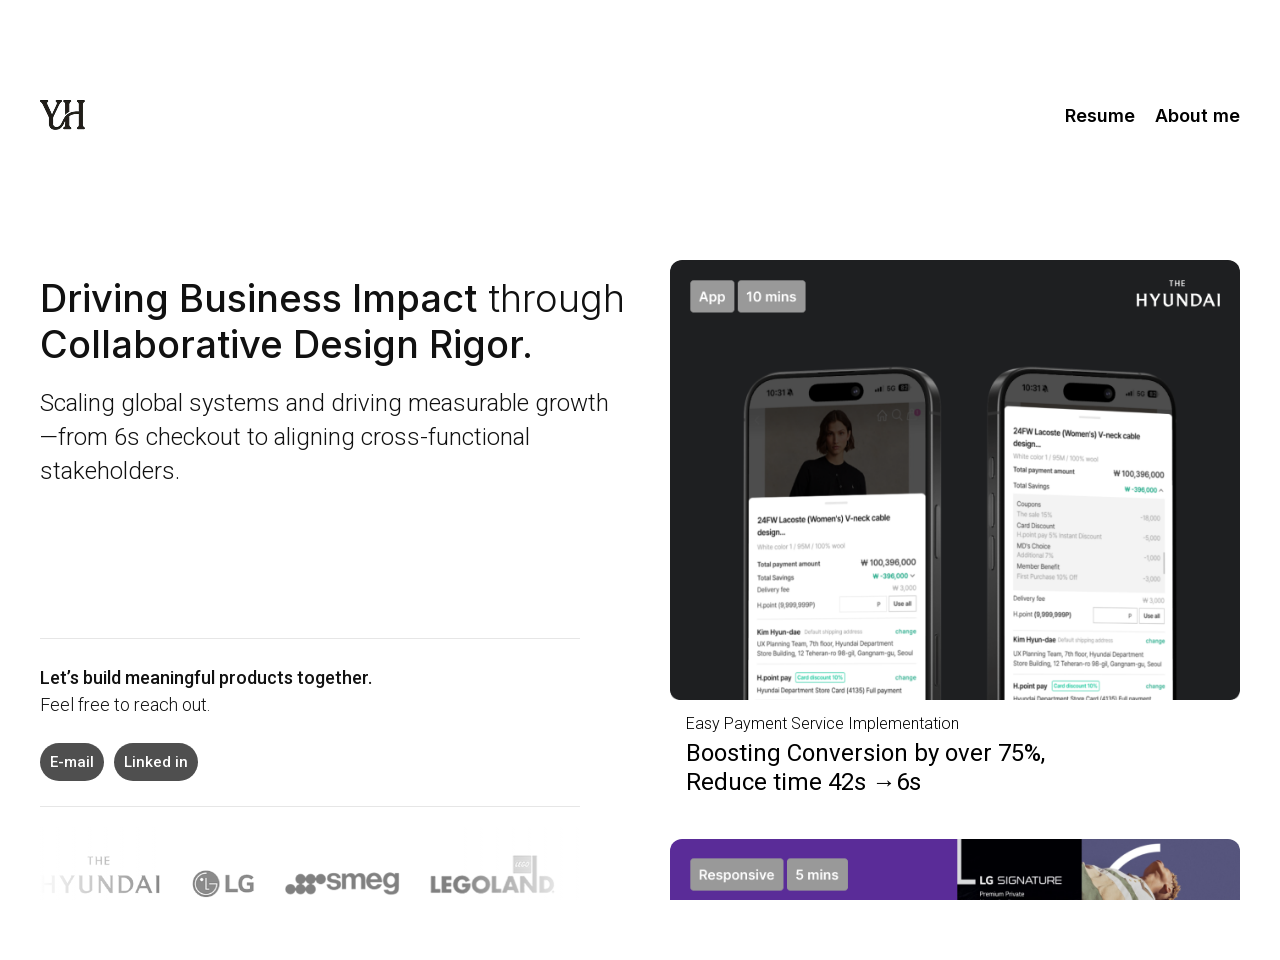
==== index.html @ e92efdb1 "update site" ====
<!DOCTYPE html><!--2R5QiGqAliMfy9SkAz1MT--><html lang="ko" class="inter_ea17e2e7-module__yN3O7a__variable roboto_a9c94077-module__2408KW__variable"><head><meta charSet="utf-8"/><meta name="viewport" content="width=device-width, initial-scale=1"/><link rel="preload" href="/_next/static/media/83afe278b6a6bb3c-s.p.3a6ba036.woff2" as="font" crossorigin="" type="font/woff2"/><link rel="preload" href="/_next/static/media/ce62453a442c7f35-s.p.124b2306.woff2" as="font" crossorigin="" type="font/woff2"/><link rel="preload" href="/images/main/logo.png" as="image"/><link rel="stylesheet" href="/_next/static/chunks/53c2a6c01c41eeed.css" data-precedence="next"/><link rel="stylesheet" href="/_next/static/chunks/3ad6d3c718f0eb54.css" data-precedence="next"/><link rel="stylesheet" href="/_next/static/chunks/7ba1d702f668f46b.css" data-precedence="next"/><link rel="preload" as="script" fetchPriority="low" href="/_next/static/chunks/669cbb8ee9021463.js"/><script src="/_next/static/chunks/82abf2d65f5428ae.js" async=""></script><script src="/_next/static/chunks/feda18867b11d201.js" async=""></script><script src="/_next/static/chunks/c284ff537f4f1dda.js" async=""></script><script src="/_next/static/chunks/turbopack-a6bf69ad2b3335c2.js" async=""></script><script src="/_next/static/chunks/ff1a16fafef87110.js" async=""></script><script src="/_next/static/chunks/d2be314c3ece3fbe.js" async=""></script><script src="/_next/static/chunks/7c92e96509cd355e.js" async=""></script><script src="/_next/static/chunks/e6261d36fb915ebf.js" async=""></script><meta name="next-size-adjust" content=""/><link rel="icon" href="/favicon.ico?favicon.6a0b2863.ico" sizes="32x21" type="image/x-icon"/><script src="/_next/static/chunks/a6dad97d9634a72d.js" noModule=""></script></head><body><div hidden=""><!--$--><!--/$--></div><div class="Container1200-module-scss-module__VJyHhq__container Container1200-module-scss-module__VJyHhq__white "><div><header><div class="Header-module-scss-module__7sz-Mq__header"><img class="Header-module-scss-module__7sz-Mq__logo" src="/images/main/logo.png" alt="logo"/><div><a class="Header-module-scss-module__7sz-Mq__link" href="/resume.pdf" target="_blank" rel="noopener noreferrer">Resume</a><a class="Header-module-scss-module__7sz-Mq__link" href="/aboutMe/">About me</a></div></div></header><div class="home-module-scss-module__wGiYtq__info_box"><div class="home-module-scss-module__wGiYtq__info_list"><h1 class="home-module-scss-module__wGiYtq__name"><b>Driving Business Impact</b> through<!-- --> <b>Collaborative Design Rigor.</b></h1><span class="home-module-scss-module__wGiYtq__info">Scaling global systems and driving measurable growth<br/>—from 6s checkout to aligning cross-functional stakeholders.</span><div class="home-module-scss-module__wGiYtq__info2"><p><b>Let’s build meaningful products together.</b><br/>Feel free to reach out.</p><div class="home-module-scss-module__wGiYtq__btn_box"><button type="button">E-mail</button><a href="https://www.linkedin.com/in/younni-han-0b0609260/" target="_blank">Linked in</a></div></div><div class="LogoMarquee-module-scss-module__4MNI_W__wrap"><div class="LogoMarquee-module-scss-module__4MNI_W__fade LogoMarquee-module-scss-module__4MNI_W__left"></div><div class="LogoMarquee-module-scss-module__4MNI_W__fade LogoMarquee-module-scss-module__4MNI_W__right"></div><div class="swiper LogoMarquee-module-scss-module__4MNI_W__swiper"><div class="swiper-wrapper"><div class="swiper-slide LogoMarquee-module-scss-module__4MNI_W__slide"><div class="LogoMarquee-module-scss-module__4MNI_W__logo"><img alt="Hyundai" loading="lazy" width="151" height="50" decoding="async" data-nimg="1" style="color:transparent" src="/images/main/item_1.png"/></div></div><div class="swiper-slide LogoMarquee-module-scss-module__4MNI_W__slide"><div class="LogoMarquee-module-scss-module__4MNI_W__logo"><img alt="The Hyundai" loading="lazy" width="122" height="50" decoding="async" data-nimg="1" style="color:transparent" src="/images/main/item_2.png"/></div></div><div class="swiper-slide LogoMarquee-module-scss-module__4MNI_W__slide"><div class="LogoMarquee-module-scss-module__4MNI_W__logo"><img alt="LG" loading="lazy" width="62" height="50" decoding="async" data-nimg="1" style="color:transparent" src="/images/main/item_3.png"/></div></div><div class="swiper-slide LogoMarquee-module-scss-module__4MNI_W__slide"><div class="LogoMarquee-module-scss-module__4MNI_W__logo"><img alt="Smeg" loading="lazy" width="116" height="50" decoding="async" data-nimg="1" style="color:transparent" src="/images/main/item_4.png"/></div></div><div class="swiper-slide LogoMarquee-module-scss-module__4MNI_W__slide"><div class="LogoMarquee-module-scss-module__4MNI_W__logo"><img alt="Lego" loading="lazy" width="125" height="50" decoding="async" data-nimg="1" style="color:transparent" src="/images/main/item_5.png"/></div></div><div class="swiper-slide LogoMarquee-module-scss-module__4MNI_W__slide"><div class="LogoMarquee-module-scss-module__4MNI_W__logo"><img alt="Hyundai" loading="lazy" width="151" height="50" decoding="async" data-nimg="1" style="color:transparent" src="/images/main/item_1.png"/></div></div><div class="swiper-slide LogoMarquee-module-scss-module__4MNI_W__slide"><div class="LogoMarquee-module-scss-module__4MNI_W__logo"><img alt="The Hyundai" loading="lazy" width="122" height="50" decoding="async" data-nimg="1" style="color:transparent" src="/images/main/item_2.png"/></div></div><div class="swiper-slide LogoMarquee-module-scss-module__4MNI_W__slide"><div class="LogoMarquee-module-scss-module__4MNI_W__logo"><img alt="LG" loading="lazy" width="62" height="50" decoding="async" data-nimg="1" style="color:transparent" src="/images/main/item_3.png"/></div></div><div class="swiper-slide LogoMarquee-module-scss-module__4MNI_W__slide"><div class="LogoMarquee-module-scss-module__4MNI_W__logo"><img alt="Smeg" loading="lazy" width="116" height="50" decoding="async" data-nimg="1" style="color:transparent" src="/images/main/item_4.png"/></div></div><div class="swiper-slide LogoMarquee-module-scss-module__4MNI_W__slide"><div class="LogoMarquee-module-scss-module__4MNI_W__logo"><img alt="Lego" loading="lazy" width="125" height="50" decoding="async" data-nimg="1" style="color:transparent" src="/images/main/item_5.png"/></div></div></div></div></div></div><div class="home-module-scss-module__wGiYtq__list"><a class="WorkCard-module-scss-module__exmqaG__card" href="/page1/"><div class="WorkCard-module-scss-module__exmqaG__imageWrap"><img alt="page1" loading="lazy" width="570" height="440" decoding="async" data-nimg="1" style="color:transparent;object-fit:cover" src="/images/main/main_img_01.png"/></div><div class="WorkCard-module-scss-module__exmqaG__text"><p class="WorkCard-module-scss-module__exmqaG__caption">Easy Payment Service Implementation</p><h3 class="WorkCard-module-scss-module__exmqaG__title"> <!-- -->Boosting Conversion by over 75%, 
Reduce time 42s →6s</h3></div></a><a class="WorkCard-module-scss-module__exmqaG__card" href="/page2/"><div class="WorkCard-module-scss-module__exmqaG__imageWrap"><img alt="page2" loading="lazy" width="570" height="440" decoding="async" data-nimg="1" style="color:transparent;object-fit:cover" src="/images/main/main_img_02.png"/></div><div class="WorkCard-module-scss-module__exmqaG__text"><p class="WorkCard-module-scss-module__exmqaG__caption">Consulting &amp; Strategy : LG.com E-commerce</p><h3 class="WorkCard-module-scss-module__exmqaG__title"> <!-- -->Global UX Consulting for Template Standardization</h3></div></a><a class="WorkCard-module-scss-module__exmqaG__card" href="/page3/"><div class="WorkCard-module-scss-module__exmqaG__imageWrap"><img alt="page3" loading="lazy" width="570" height="440" decoding="async" data-nimg="1" style="color:transparent;object-fit:cover" src="/images/main/main_img_03.png"/></div><div class="WorkCard-module-scss-module__exmqaG__text"><p class="WorkCard-module-scss-module__exmqaG__caption">Renewal front &amp; AEM guide: Hyundai.com</p><h3 class="WorkCard-module-scss-module__exmqaG__title"> <!-- -->Global Common Template Project</h3></div></a><a class="WorkCard-module-scss-module__exmqaG__card" href="/page4/"><div class="WorkCard-module-scss-module__exmqaG__imageWrap"><img alt="page4" loading="lazy" width="570" height="440" decoding="async" data-nimg="1" style="color:transparent;object-fit:cover" src="/images/main/main_img_04.png"/></div><div class="WorkCard-module-scss-module__exmqaG__text"><p class="WorkCard-module-scss-module__exmqaG__caption">Find out more strategy to UI design works</p><h3 class="WorkCard-module-scss-module__exmqaG__title"> <!-- -->Appendix : See more about works</h3></div></a></div></div></div></div><!--$--><!--/$--><script src="/_next/static/chunks/669cbb8ee9021463.js" id="_R_" async=""></script><script>(self.__next_f=self.__next_f||[]).push([0])</script><script>self.__next_f.push([1,"1:\"$Sreact.fragment\"\n2:I[39756,[\"/_next/static/chunks/ff1a16fafef87110.js\",\"/_next/static/chunks/d2be314c3ece3fbe.js\"],\"default\"]\n3:I[37457,[\"/_next/static/chunks/ff1a16fafef87110.js\",\"/_next/static/chunks/d2be314c3ece3fbe.js\"],\"default\"]\n4:I[22016,[\"/_next/static/chunks/7c92e96509cd355e.js\",\"/_next/static/chunks/e6261d36fb915ebf.js\"],\"\"]\n5:I[44801,[\"/_next/static/chunks/7c92e96509cd355e.js\",\"/_next/static/chunks/e6261d36fb915ebf.js\"],\"default\"]\n6:I[40530,[\"/_next/static/chunks/7c92e96509cd355e.js\",\"/_next/static/chunks/e6261d36fb915ebf.js\"],\"default\"]\n7:I[85437,[\"/_next/static/chunks/7c92e96509cd355e.js\",\"/_next/static/chunks/e6261d36fb915ebf.js\"],\"Image\"]\n12:I[68027,[],\"default\"]\n:HL[\"/_next/static/chunks/53c2a6c01c41eeed.css\",\"style\"]\n:HL[\"/_next/static/media/83afe278b6a6bb3c-s.p.3a6ba036.woff2\",\"font\",{\"crossOrigin\":\"\",\"type\":\"font/woff2\"}]\n:HL[\"/_next/static/media/ce62453a442c7f35-s.p.124b2306.woff2\",\"font\",{\"crossOrigin\":\"\",\"type\":\"font/woff2\"}]\n:HL[\"/_next/static/chunks/3ad6d3c718f0eb54.css\",\"style\"]\n:HL[\"/_next/static/chunks/7ba1d702f668f46b.css\",\"style\"]\n:HL[\"/images/main/logo.png\",\"image\"]\n"])</script><script>self.__next_f.push([1,"0:{\"P\":null,\"b\":\"2R5QiGqAliMfy9SkAz1MT\",\"c\":[\"\",\"\"],\"q\":\"\",\"i\":false,\"f\":[[[\"\",{\"children\":[\"__PAGE__\",{}]},\"$undefined\",\"$undefined\",true],[[\"$\",\"$1\",\"c\",{\"children\":[[[\"$\",\"link\",\"0\",{\"rel\":\"stylesheet\",\"href\":\"/_next/static/chunks/53c2a6c01c41eeed.css\",\"precedence\":\"next\",\"crossOrigin\":\"$undefined\",\"nonce\":\"$undefined\"}]],[\"$\",\"html\",null,{\"lang\":\"ko\",\"className\":\"inter_ea17e2e7-module__yN3O7a__variable roboto_a9c94077-module__2408KW__variable\",\"children\":[\"$\",\"body\",null,{\"children\":[\"$\",\"$L2\",null,{\"parallelRouterKey\":\"children\",\"error\":\"$undefined\",\"errorStyles\":\"$undefined\",\"errorScripts\":\"$undefined\",\"template\":[\"$\",\"$L3\",null,{}],\"templateStyles\":\"$undefined\",\"templateScripts\":\"$undefined\",\"notFound\":[[[\"$\",\"title\",null,{\"children\":\"404: This page could not be found.\"}],[\"$\",\"div\",null,{\"style\":{\"fontFamily\":\"system-ui,\\\"Segoe UI\\\",Roboto,Helvetica,Arial,sans-serif,\\\"Apple Color Emoji\\\",\\\"Segoe UI Emoji\\\"\",\"height\":\"100vh\",\"textAlign\":\"center\",\"display\":\"flex\",\"flexDirection\":\"column\",\"alignItems\":\"center\",\"justifyContent\":\"center\"},\"children\":[\"$\",\"div\",null,{\"children\":[[\"$\",\"style\",null,{\"dangerouslySetInnerHTML\":{\"__html\":\"body{color:#000;background:#fff;margin:0}.next-error-h1{border-right:1px solid rgba(0,0,0,.3)}@media (prefers-color-scheme:dark){body{color:#fff;background:#000}.next-error-h1{border-right:1px solid rgba(255,255,255,.3)}}\"}}],[\"$\",\"h1\",null,{\"className\":\"next-error-h1\",\"style\":{\"display\":\"inline-block\",\"margin\":\"0 20px 0 0\",\"padding\":\"0 23px 0 0\",\"fontSize\":24,\"fontWeight\":500,\"verticalAlign\":\"top\",\"lineHeight\":\"49px\"},\"children\":404}],[\"$\",\"div\",null,{\"style\":{\"display\":\"inline-block\"},\"children\":[\"$\",\"h2\",null,{\"style\":{\"fontSize\":14,\"fontWeight\":400,\"lineHeight\":\"49px\",\"margin\":0},\"children\":\"This page could not be found.\"}]}]]}]}]],[]],\"forbidden\":\"$undefined\",\"unauthorized\":\"$undefined\"}]}]}]]}],{\"children\":[[\"$\",\"$1\",\"c\",{\"children\":[[\"$\",\"div\",null,{\"className\":\"Container1200-module-scss-module__VJyHhq__container Container1200-module-scss-module__VJyHhq__white \",\"children\":[\"$\",\"div\",null,{\"children\":[[\"$\",\"header\",null,{\"children\":[\"$\",\"div\",null,{\"className\":\"Header-module-scss-module__7sz-Mq__header\",\"children\":[[\"$\",\"img\",null,{\"className\":\"Header-module-scss-module__7sz-Mq__logo\",\"src\":\"/images/main/logo.png\",\"alt\":\"logo\"}],[\"$\",\"div\",null,{\"children\":[[\"$\",\"a\",null,{\"className\":\"Header-module-scss-module__7sz-Mq__link\",\"href\":\"/resume.pdf\",\"target\":\"_blank\",\"rel\":\"noopener noreferrer\",\"children\":\"Resume\"}],[\"$\",\"$L4\",null,{\"className\":\"Header-module-scss-module__7sz-Mq__link\",\"href\":\"/aboutMe\",\"children\":\"About me\"}]]}]]}]}],[\"$\",\"div\",null,{\"className\":\"home-module-scss-module__wGiYtq__info_box\",\"children\":[[\"$\",\"div\",null,{\"className\":\"home-module-scss-module__wGiYtq__info_list\",\"children\":[[\"$\",\"h1\",null,{\"className\":\"home-module-scss-module__wGiYtq__name\",\"children\":[[\"$\",\"b\",null,{\"children\":\"Driving Business Impact\"}],\" through\",\" \",[\"$\",\"b\",null,{\"children\":\"Collaborative Design Rigor.\"}]]}],[\"$\",\"span\",null,{\"className\":\"home-module-scss-module__wGiYtq__info\",\"children\":[\"Scaling global systems and driving measurable growth\",[\"$\",\"br\",null,{}],\"—from 6s checkout to aligning cross-functional stakeholders.\"]}],[\"$\",\"div\",null,{\"className\":\"home-module-scss-module__wGiYtq__info2\",\"children\":[[\"$\",\"p\",null,{\"children\":[[\"$\",\"b\",null,{\"children\":\"Let’s build meaningful products together.\"}],[\"$\",\"br\",null,{}],\"Feel free to reach out.\"]}],[\"$\",\"div\",null,{\"className\":\"home-module-scss-module__wGiYtq__btn_box\",\"children\":[[\"$\",\"$L5\",null,{\"email\":\"han.seung4639@gmail.com\"}],[\"$\",\"a\",null,{\"href\":\"https://www.linkedin.com/in/younni-han-0b0609260/\",\"target\":\"_blank\",\"children\":\"Linked in\"}]]}]]}],[\"$\",\"$L6\",null,{\"logos\":[{\"src\":\"/images/main/item_1.png\",\"alt\":\"Hyundai\",\"w\":151},{\"src\":\"/images/main/item_2.png\",\"alt\":\"The Hyundai\",\"w\":122},{\"src\":\"/images/main/item_3.png\",\"alt\":\"LG\",\"w\":62},{\"src\":\"/images/main/item_4.png\",\"alt\":\"Smeg\",\"w\":116},{\"src\":\"/images/main/item_5.png\",\"alt\":\"Lego\",\"w\":125}]}]]}],[\"$\",\"div\",null,{\"className\":\"home-module-scss-module__wGiYtq__list\",\"children\":[[\"$\",\"$L4\",\"work-1\",{\"href\":\"/page1\",\"className\":\"WorkCard-module-scss-module__exmqaG__card\",\"children\":[[\"$\",\"div\",null,{\"className\":\"WorkCard-module-scss-module__exmqaG__imageWrap\",\"children\":[\"$\",\"$L7\",null,{\"src\":\"/images/main/main_img_01.png\",\"alt\":\"page1\",\"width\":570,\"height\":440,\"style\":{\"objectFit\":\"cover\"}}]}],[\"$\",\"div\",null,{\"className\":\"WorkCard-module-scss-module__exmqaG__text\",\"children\":[[\"$\",\"p\",null,{\"className\":\"WorkCard-module-scss-module__exmqaG__caption\",\"children\":\"Easy Payment Service Implementation\"}],\"$L8\"]}]]}],\"$L9\",\"$La\",\"$Lb\"]}]]}]]}]}],[\"$Lc\",\"$Ld\",\"$Le\",\"$Lf\"],\"$L10\"]}],{},null,false,false]},null,false,false],\"$L11\",false]],\"m\":\"$undefined\",\"G\":[\"$12\",[]],\"S\":true}\n"])</script><script>self.__next_f.push([1,"13:I[97367,[\"/_next/static/chunks/ff1a16fafef87110.js\",\"/_next/static/chunks/d2be314c3ece3fbe.js\"],\"OutletBoundary\"]\n14:\"$Sreact.suspense\"\n16:I[97367,[\"/_next/static/chunks/ff1a16fafef87110.js\",\"/_next/static/chunks/d2be314c3ece3fbe.js\"],\"ViewportBoundary\"]\n18:I[97367,[\"/_next/static/chunks/ff1a16fafef87110.js\",\"/_next/static/chunks/d2be314c3ece3fbe.js\"],\"MetadataBoundary\"]\n8:[\"$\",\"h3\",null,{\"className\":\"WorkCard-module-scss-module__exmqaG__title\",\"children\":[\" \",\"Boosting Conversion by over 75%, \\nReduce time 42s →6s\"]}]\n9:[\"$\",\"$L4\",\"work-2\",{\"href\":\"/page2\",\"className\":\"WorkCard-module-scss-module__exmqaG__card\",\"children\":[[\"$\",\"div\",null,{\"className\":\"WorkCard-module-scss-module__exmqaG__imageWrap\",\"children\":[\"$\",\"$L7\",null,{\"src\":\"/images/main/main_img_02.png\",\"alt\":\"page2\",\"width\":570,\"height\":440,\"style\":{\"objectFit\":\"cover\"}}]}],[\"$\",\"div\",null,{\"className\":\"WorkCard-module-scss-module__exmqaG__text\",\"children\":[[\"$\",\"p\",null,{\"className\":\"WorkCard-module-scss-module__exmqaG__caption\",\"children\":\"Consulting \u0026 Strategy : LG.com E-commerce\"}],[\"$\",\"h3\",null,{\"className\":\"WorkCard-module-scss-module__exmqaG__title\",\"children\":[\" \",\"Global UX Consulting for Template Standardization\"]}]]}]]}]\na:[\"$\",\"$L4\",\"work-3\",{\"href\":\"/page3\",\"className\":\"WorkCard-module-scss-module__exmqaG__card\",\"children\":[[\"$\",\"div\",null,{\"className\":\"WorkCard-module-scss-module__exmqaG__imageWrap\",\"children\":[\"$\",\"$L7\",null,{\"src\":\"/images/main/main_img_03.png\",\"alt\":\"page3\",\"width\":570,\"height\":440,\"style\":{\"objectFit\":\"cover\"}}]}],[\"$\",\"div\",null,{\"className\":\"WorkCard-module-scss-module__exmqaG__text\",\"children\":[[\"$\",\"p\",null,{\"className\":\"WorkCard-module-scss-module__exmqaG__caption\",\"children\":\"Renewal front \u0026 AEM guide: Hyundai.com\"}],[\"$\",\"h3\",null,{\"className\":\"WorkCard-module-scss-module__exmqaG__title\",\"children\":[\" \",\"Global Common Template Project\"]}]]}]]}]\nb:[\"$\",\"$L4\",\"work-4\",{\"href\":\"/page4\",\"className\":\"WorkCard-module-scss-module__exmqaG__card\",\"children\":[[\"$\",\"div\",null,{\"className\":\"WorkCard-module-scss-module__exmqaG__imageWrap\",\"children\":[\"$\",\"$L7\",null,{\"src\":\"/images/main/main_img_04.png\",\"alt\":\"page4\",\"width\":570,\"height\":440,\"style\":{\"objectFit\":\"cover\"}}]}],[\"$\",\"div\",null,{\"className\":\"WorkCard-module-scss-module__exmqaG__text\",\"children\":[[\"$\",\"p\",null,{\"className\":\"WorkCard-module-scss-module__exmqaG__caption\",\"children\":\"Find out more strategy to UI design works\"}],[\"$\",\"h3\",null,{\"className\":\"WorkCard-module-scss-module__exmqaG__title\",\"children\":[\" \",\"Appendix : See more about works\"]}]]}]]}]\nc:[\"$\",\"link\",\"0\",{\"rel\":\"stylesheet\",\"href\":\"/_next/static/chunks/3ad6d3c718f0eb54.css\",\"precedence\":\"next\",\"crossOrigin\":\"$undefined\",\"nonce\":\"$undefined\"}]\nd:[\"$\",\"link\",\"1\",{\"rel\":\"stylesheet\",\"href\":\"/_next/static/chunks/7ba1d702f668f46b.css\",\"precedence\":\"next\",\"crossOrigin\":\"$undefined\",\"nonce\":\"$undefined\"}]\ne:[\"$\",\"script\",\"script-0\",{\"src\":\"/_next/static/chunks/7c92e96509cd355e.js\",\"async\":true,\"nonce\":\"$undefined\"}]\nf:[\"$\",\"script\",\"script-1\",{\"src\":\"/_next/static/chunks/e6261d36fb915ebf.js\",\"async\":true,\"nonce\":\"$undefined\"}]\n10:[\"$\",\"$L13\",null,{\"children\":[\"$\",\"$14\",null,{\"name\":\"Next.MetadataOutlet\",\"children\":\"$@15\"}]}]\n11:[\"$\",\"$1\",\"h\",{\"children\":[null,[\"$\",\"$L16\",null,{\"children\":\"$L17\"}],[\"$\",\"div\",null,{\"hidden\":true,\"children\":[\"$\",\"$L18\",null,{\"children\":[\"$\",\"$14\",null,{\"name\":\"Next.Metadata\",\"children\":\"$L19\"}]}]}],[\"$\",\"meta\",null,{\"name\":\"next-size-adjust\",\"content\":\"\"}]]}]\n"])</script><script>self.__next_f.push([1,"17:[[\"$\",\"meta\",\"0\",{\"charSet\":\"utf-8\"}],[\"$\",\"meta\",\"1\",{\"name\":\"viewport\",\"content\":\"width=device-width, initial-scale=1\"}]]\n"])</script><script>self.__next_f.push([1,"1a:I[27201,[\"/_next/static/chunks/ff1a16fafef87110.js\",\"/_next/static/chunks/d2be314c3ece3fbe.js\"],\"IconMark\"]\n15:null\n19:[[\"$\",\"link\",\"0\",{\"rel\":\"icon\",\"href\":\"/favicon.ico?favicon.6a0b2863.ico\",\"sizes\":\"32x21\",\"type\":\"image/x-icon\"}],[\"$\",\"$L1a\",\"1\",{}]]\n"])</script></body></html>
---- _next/static/chunks/53c2a6c01c41eeed.css ----
*{box-sizing:border-box}html,body{width:100%;font-family:var(--font-inter),-apple-system,BlinkMacSystemFont,"Segoe UI",sans-serif;color:#111;margin:0;padding:0}a{color:inherit;text-decoration:none}ul,li,p{margin:0;padding:0;list-style:none}
@font-face{font-family:Inter;font-style:normal;font-weight:100;font-display:swap;src:url(../media/2c55a0e60120577a-s.2a48534a.woff2)format("woff2");unicode-range:U+460-52F,U+1C80-1C8A,U+20B4,U+2DE0-2DFF,U+A640-A69F,U+FE2E-FE2F}@font-face{font-family:Inter;font-style:normal;font-weight:100;font-display:swap;src:url(../media/9c72aa0f40e4eef8-s.18a48cbc.woff2)format("woff2");unicode-range:U+301,U+400-45F,U+490-491,U+4B0-4B1,U+2116}@font-face{font-family:Inter;font-style:normal;font-weight:100;font-display:swap;src:url(../media/ad66f9afd8947f86-s.7a40eb73.woff2)format("woff2");unicode-range:U+1F??}@font-face{font-family:Inter;font-style:normal;font-weight:100;font-display:swap;src:url(../media/5476f68d60460930-s.c995e352.woff2)format("woff2");unicode-range:U+370-377,U+37A-37F,U+384-38A,U+38C,U+38E-3A1,U+3A3-3FF}@font-face{font-family:Inter;font-style:normal;font-weight:100;font-display:swap;src:url(../media/2bbe8d2671613f1f-s.76dcb0b2.woff2)format("woff2");unicode-range:U+102-103,U+110-111,U+128-129,U+168-169,U+1A0-1A1,U+1AF-1B0,U+300-301,U+303-304,U+308-309,U+323,U+329,U+1EA0-1EF9,U+20AB}@font-face{font-family:Inter;font-style:normal;font-weight:100;font-display:swap;src:url(../media/1bffadaabf893a1e-s.7cd81963.woff2)format("woff2");unicode-range:U+100-2BA,U+2BD-2C5,U+2C7-2CC,U+2CE-2D7,U+2DD-2FF,U+304,U+308,U+329,U+1D00-1DBF,U+1E00-1E9F,U+1EF2-1EFF,U+2020,U+20A0-20AB,U+20AD-20C0,U+2113,U+2C60-2C7F,U+A720-A7FF}@font-face{font-family:Inter;font-style:normal;font-weight:100;font-display:swap;src:url(../media/83afe278b6a6bb3c-s.p.3a6ba036.woff2)format("woff2");unicode-range:U+??,U+131,U+152-153,U+2BB-2BC,U+2C6,U+2DA,U+2DC,U+304,U+308,U+329,U+2000-206F,U+20AC,U+2122,U+2191,U+2193,U+2212,U+2215,U+FEFF,U+FFFD}@font-face{font-family:Inter;font-style:normal;font-weight:200;font-display:swap;src:url(../media/2c55a0e60120577a-s.2a48534a.woff2)format("woff2");unicode-range:U+460-52F,U+1C80-1C8A,U+20B4,U+2DE0-2DFF,U+A640-A69F,U+FE2E-FE2F}@font-face{font-family:Inter;font-style:normal;font-weight:200;font-display:swap;src:url(../media/9c72aa0f40e4eef8-s.18a48cbc.woff2)format("woff2");unicode-range:U+301,U+400-45F,U+490-491,U+4B0-4B1,U+2116}@font-face{font-family:Inter;font-style:normal;font-weight:200;font-display:swap;src:url(../media/ad66f9afd8947f86-s.7a40eb73.woff2)format("woff2");unicode-range:U+1F??}@font-face{font-family:Inter;font-style:normal;font-weight:200;font-display:swap;src:url(../media/5476f68d60460930-s.c995e352.woff2)format("woff2");unicode-range:U+370-377,U+37A-37F,U+384-38A,U+38C,U+38E-3A1,U+3A3-3FF}@font-face{font-family:Inter;font-style:normal;font-weight:200;font-display:swap;src:url(../media/2bbe8d2671613f1f-s.76dcb0b2.woff2)format("woff2");unicode-range:U+102-103,U+110-111,U+128-129,U+168-169,U+1A0-1A1,U+1AF-1B0,U+300-301,U+303-304,U+308-309,U+323,U+329,U+1EA0-1EF9,U+20AB}@font-face{font-family:Inter;font-style:normal;font-weight:200;font-display:swap;src:url(../media/1bffadaabf893a1e-s.7cd81963.woff2)format("woff2");unicode-range:U+100-2BA,U+2BD-2C5,U+2C7-2CC,U+2CE-2D7,U+2DD-2FF,U+304,U+308,U+329,U+1D00-1DBF,U+1E00-1E9F,U+1EF2-1EFF,U+2020,U+20A0-20AB,U+20AD-20C0,U+2113,U+2C60-2C7F,U+A720-A7FF}@font-face{font-family:Inter;font-style:normal;font-weight:200;font-display:swap;src:url(../media/83afe278b6a6bb3c-s.p.3a6ba036.woff2)format("woff2");unicode-range:U+??,U+131,U+152-153,U+2BB-2BC,U+2C6,U+2DA,U+2DC,U+304,U+308,U+329,U+2000-206F,U+20AC,U+2122,U+2191,U+2193,U+2212,U+2215,U+FEFF,U+FFFD}@font-face{font-family:Inter;font-style:normal;font-weight:300;font-display:swap;src:url(../media/2c55a0e60120577a-s.2a48534a.woff2)format("woff2");unicode-range:U+460-52F,U+1C80-1C8A,U+20B4,U+2DE0-2DFF,U+A640-A69F,U+FE2E-FE2F}@font-face{font-family:Inter;font-style:normal;font-weight:300;font-display:swap;src:url(../media/9c72aa0f40e4eef8-s.18a48cbc.woff2)format("woff2");unicode-range:U+301,U+400-45F,U+490-491,U+4B0-4B1,U+2116}@font-face{font-family:Inter;font-style:normal;font-weight:300;font-display:swap;src:url(../media/ad66f9afd8947f86-s.7a40eb73.woff2)format("woff2");unicode-range:U+1F??}@font-face{font-family:Inter;font-style:normal;font-weight:300;font-display:swap;src:url(../media/5476f68d60460930-s.c995e352.woff2)format("woff2");unicode-range:U+370-377,U+37A-37F,U+384-38A,U+38C,U+38E-3A1,U+3A3-3FF}@font-face{font-family:Inter;font-style:normal;font-weight:300;font-display:swap;src:url(../media/2bbe8d2671613f1f-s.76dcb0b2.woff2)format("woff2");unicode-range:U+102-103,U+110-111,U+128-129,U+168-169,U+1A0-1A1,U+1AF-1B0,U+300-301,U+303-304,U+308-309,U+323,U+329,U+1EA0-1EF9,U+20AB}@font-face{font-family:Inter;font-style:normal;font-weight:300;font-display:swap;src:url(../media/1bffadaabf893a1e-s.7cd81963.woff2)format("woff2");unicode-range:U+100-2BA,U+2BD-2C5,U+2C7-2CC,U+2CE-2D7,U+2DD-2FF,U+304,U+308,U+329,U+1D00-1DBF,U+1E00-1E9F,U+1EF2-1EFF,U+2020,U+20A0-20AB,U+20AD-20C0,U+2113,U+2C60-2C7F,U+A720-A7FF}@font-face{font-family:Inter;font-style:normal;font-weight:300;font-display:swap;src:url(../media/83afe278b6a6bb3c-s.p.3a6ba036.woff2)format("woff2");unicode-range:U+??,U+131,U+152-153,U+2BB-2BC,U+2C6,U+2DA,U+2DC,U+304,U+308,U+329,U+2000-206F,U+20AC,U+2122,U+2191,U+2193,U+2212,U+2215,U+FEFF,U+FFFD}@font-face{font-family:Inter;font-style:normal;font-weight:400;font-display:swap;src:url(../media/2c55a0e60120577a-s.2a48534a.woff2)format("woff2");unicode-range:U+460-52F,U+1C80-1C8A,U+20B4,U+2DE0-2DFF,U+A640-A69F,U+FE2E-FE2F}@font-face{font-family:Inter;font-style:normal;font-weight:400;font-display:swap;src:url(../media/9c72aa0f40e4eef8-s.18a48cbc.woff2)format("woff2");unicode-range:U+301,U+400-45F,U+490-491,U+4B0-4B1,U+2116}@font-face{font-family:Inter;font-style:normal;font-weight:400;font-display:swap;src:url(../media/ad66f9afd8947f86-s.7a40eb73.woff2)format("woff2");unicode-range:U+1F??}@font-face{font-family:Inter;font-style:normal;font-weight:400;font-display:swap;src:url(../media/5476f68d60460930-s.c995e352.woff2)format("woff2");unicode-range:U+370-377,U+37A-37F,U+384-38A,U+38C,U+38E-3A1,U+3A3-3FF}@font-face{font-family:Inter;font-style:normal;font-weight:400;font-display:swap;src:url(../media/2bbe8d2671613f1f-s.76dcb0b2.woff2)format("woff2");unicode-range:U+102-103,U+110-111,U+128-129,U+168-169,U+1A0-1A1,U+1AF-1B0,U+300-301,U+303-304,U+308-309,U+323,U+329,U+1EA0-1EF9,U+20AB}@font-face{font-family:Inter;font-style:normal;font-weight:400;font-display:swap;src:url(../media/1bffadaabf893a1e-s.7cd81963.woff2)format("woff2");unicode-range:U+100-2BA,U+2BD-2C5,U+2C7-2CC,U+2CE-2D7,U+2DD-2FF,U+304,U+308,U+329,U+1D00-1DBF,U+1E00-1E9F,U+1EF2-1EFF,U+2020,U+20A0-20AB,U+20AD-20C0,U+2113,U+2C60-2C7F,U+A720-A7FF}@font-face{font-family:Inter;font-style:normal;font-weight:400;font-display:swap;src:url(../media/83afe278b6a6bb3c-s.p.3a6ba036.woff2)format("woff2");unicode-range:U+??,U+131,U+152-153,U+2BB-2BC,U+2C6,U+2DA,U+2DC,U+304,U+308,U+329,U+2000-206F,U+20AC,U+2122,U+2191,U+2193,U+2212,U+2215,U+FEFF,U+FFFD}@font-face{font-family:Inter;font-style:normal;font-weight:500;font-display:swap;src:url(../media/2c55a0e60120577a-s.2a48534a.woff2)format("woff2");unicode-range:U+460-52F,U+1C80-1C8A,U+20B4,U+2DE0-2DFF,U+A640-A69F,U+FE2E-FE2F}@font-face{font-family:Inter;font-style:normal;font-weight:500;font-display:swap;src:url(../media/9c72aa0f40e4eef8-s.18a48cbc.woff2)format("woff2");unicode-range:U+301,U+400-45F,U+490-491,U+4B0-4B1,U+2116}@font-face{font-family:Inter;font-style:normal;font-weight:500;font-display:swap;src:url(../media/ad66f9afd8947f86-s.7a40eb73.woff2)format("woff2");unicode-range:U+1F??}@font-face{font-family:Inter;font-style:normal;font-weight:500;font-display:swap;src:url(../media/5476f68d60460930-s.c995e352.woff2)format("woff2");unicode-range:U+370-377,U+37A-37F,U+384-38A,U+38C,U+38E-3A1,U+3A3-3FF}@font-face{font-family:Inter;font-style:normal;font-weight:500;font-display:swap;src:url(../media/2bbe8d2671613f1f-s.76dcb0b2.woff2)format("woff2");unicode-range:U+102-103,U+110-111,U+128-129,U+168-169,U+1A0-1A1,U+1AF-1B0,U+300-301,U+303-304,U+308-309,U+323,U+329,U+1EA0-1EF9,U+20AB}@font-face{font-family:Inter;font-style:normal;font-weight:500;font-display:swap;src:url(../media/1bffadaabf893a1e-s.7cd81963.woff2)format("woff2");unicode-range:U+100-2BA,U+2BD-2C5,U+2C7-2CC,U+2CE-2D7,U+2DD-2FF,U+304,U+308,U+329,U+1D00-1DBF,U+1E00-1E9F,U+1EF2-1EFF,U+2020,U+20A0-20AB,U+20AD-20C0,U+2113,U+2C60-2C7F,U+A720-A7FF}@font-face{font-family:Inter;font-style:normal;font-weight:500;font-display:swap;src:url(../media/83afe278b6a6bb3c-s.p.3a6ba036.woff2)format("woff2");unicode-range:U+??,U+131,U+152-153,U+2BB-2BC,U+2C6,U+2DA,U+2DC,U+304,U+308,U+329,U+2000-206F,U+20AC,U+2122,U+2191,U+2193,U+2212,U+2215,U+FEFF,U+FFFD}@font-face{font-family:Inter;font-style:normal;font-weight:600;font-display:swap;src:url(../media/2c55a0e60120577a-s.2a48534a.woff2)format("woff2");unicode-range:U+460-52F,U+1C80-1C8A,U+20B4,U+2DE0-2DFF,U+A640-A69F,U+FE2E-FE2F}@font-face{font-family:Inter;font-style:normal;font-weight:600;font-display:swap;src:url(../media/9c72aa0f40e4eef8-s.18a48cbc.woff2)format("woff2");unicode-range:U+301,U+400-45F,U+490-491,U+4B0-4B1,U+2116}@font-face{font-family:Inter;font-style:normal;font-weight:600;font-display:swap;src:url(../media/ad66f9afd8947f86-s.7a40eb73.woff2)format("woff2");unicode-range:U+1F??}@font-face{font-family:Inter;font-style:normal;font-weight:600;font-display:swap;src:url(../media/5476f68d60460930-s.c995e352.woff2)format("woff2");unicode-range:U+370-377,U+37A-37F,U+384-38A,U+38C,U+38E-3A1,U+3A3-3FF}@font-face{font-family:Inter;font-style:normal;font-weight:600;font-display:swap;src:url(../media/2bbe8d2671613f1f-s.76dcb0b2.woff2)format("woff2");unicode-range:U+102-103,U+110-111,U+128-129,U+168-169,U+1A0-1A1,U+1AF-1B0,U+300-301,U+303-304,U+308-309,U+323,U+329,U+1EA0-1EF9,U+20AB}@font-face{font-family:Inter;font-style:normal;font-weight:600;font-display:swap;src:url(../media/1bffadaabf893a1e-s.7cd81963.woff2)format("woff2");unicode-range:U+100-2BA,U+2BD-2C5,U+2C7-2CC,U+2CE-2D7,U+2DD-2FF,U+304,U+308,U+329,U+1D00-1DBF,U+1E00-1E9F,U+1EF2-1EFF,U+2020,U+20A0-20AB,U+20AD-20C0,U+2113,U+2C60-2C7F,U+A720-A7FF}@font-face{font-family:Inter;font-style:normal;font-weight:600;font-display:swap;src:url(../media/83afe278b6a6bb3c-s.p.3a6ba036.woff2)format("woff2");unicode-range:U+??,U+131,U+152-153,U+2BB-2BC,U+2C6,U+2DA,U+2DC,U+304,U+308,U+329,U+2000-206F,U+20AC,U+2122,U+2191,U+2193,U+2212,U+2215,U+FEFF,U+FFFD}@font-face{font-family:Inter;font-style:normal;font-weight:700;font-display:swap;src:url(../media/2c55a0e60120577a-s.2a48534a.woff2)format("woff2");unicode-range:U+460-52F,U+1C80-1C8A,U+20B4,U+2DE0-2DFF,U+A640-A69F,U+FE2E-FE2F}@font-face{font-family:Inter;font-style:normal;font-weight:700;font-display:swap;src:url(../media/9c72aa0f40e4eef8-s.18a48cbc.woff2)format("woff2");unicode-range:U+301,U+400-45F,U+490-491,U+4B0-4B1,U+2116}@font-face{font-family:Inter;font-style:normal;font-weight:700;font-display:swap;src:url(../media/ad66f9afd8947f86-s.7a40eb73.woff2)format("woff2");unicode-range:U+1F??}@font-face{font-family:Inter;font-style:normal;font-weight:700;font-display:swap;src:url(../media/5476f68d60460930-s.c995e352.woff2)format("woff2");unicode-range:U+370-377,U+37A-37F,U+384-38A,U+38C,U+38E-3A1,U+3A3-3FF}@font-face{font-family:Inter;font-style:normal;font-weight:700;font-display:swap;src:url(../media/2bbe8d2671613f1f-s.76dcb0b2.woff2)format("woff2");unicode-range:U+102-103,U+110-111,U+128-129,U+168-169,U+1A0-1A1,U+1AF-1B0,U+300-301,U+303-304,U+308-309,U+323,U+329,U+1EA0-1EF9,U+20AB}@font-face{font-family:Inter;font-style:normal;font-weight:700;font-display:swap;src:url(../media/1bffadaabf893a1e-s.7cd81963.woff2)format("woff2");unicode-range:U+100-2BA,U+2BD-2C5,U+2C7-2CC,U+2CE-2D7,U+2DD-2FF,U+304,U+308,U+329,U+1D00-1DBF,U+1E00-1E9F,U+1EF2-1EFF,U+2020,U+20A0-20AB,U+20AD-20C0,U+2113,U+2C60-2C7F,U+A720-A7FF}@font-face{font-family:Inter;font-style:normal;font-weight:700;font-display:swap;src:url(../media/83afe278b6a6bb3c-s.p.3a6ba036.woff2)format("woff2");unicode-range:U+??,U+131,U+152-153,U+2BB-2BC,U+2C6,U+2DA,U+2DC,U+304,U+308,U+329,U+2000-206F,U+20AC,U+2122,U+2191,U+2193,U+2212,U+2215,U+FEFF,U+FFFD}@font-face{font-family:Inter;font-style:normal;font-weight:800;font-display:swap;src:url(../media/2c55a0e60120577a-s.2a48534a.woff2)format("woff2");unicode-range:U+460-52F,U+1C80-1C8A,U+20B4,U+2DE0-2DFF,U+A640-A69F,U+FE2E-FE2F}@font-face{font-family:Inter;font-style:normal;font-weight:800;font-display:swap;src:url(../media/9c72aa0f40e4eef8-s.18a48cbc.woff2)format("woff2");unicode-range:U+301,U+400-45F,U+490-491,U+4B0-4B1,U+2116}@font-face{font-family:Inter;font-style:normal;font-weight:800;font-display:swap;src:url(../media/ad66f9afd8947f86-s.7a40eb73.woff2)format("woff2");unicode-range:U+1F??}@font-face{font-family:Inter;font-style:normal;font-weight:800;font-display:swap;src:url(../media/5476f68d60460930-s.c995e352.woff2)format("woff2");unicode-range:U+370-377,U+37A-37F,U+384-38A,U+38C,U+38E-3A1,U+3A3-3FF}@font-face{font-family:Inter;font-style:normal;font-weight:800;font-display:swap;src:url(../media/2bbe8d2671613f1f-s.76dcb0b2.woff2)format("woff2");unicode-range:U+102-103,U+110-111,U+128-129,U+168-169,U+1A0-1A1,U+1AF-1B0,U+300-301,U+303-304,U+308-309,U+323,U+329,U+1EA0-1EF9,U+20AB}@font-face{font-family:Inter;font-style:normal;font-weight:800;font-display:swap;src:url(../media/1bffadaabf893a1e-s.7cd81963.woff2)format("woff2");unicode-range:U+100-2BA,U+2BD-2C5,U+2C7-2CC,U+2CE-2D7,U+2DD-2FF,U+304,U+308,U+329,U+1D00-1DBF,U+1E00-1E9F,U+1EF2-1EFF,U+2020,U+20A0-20AB,U+20AD-20C0,U+2113,U+2C60-2C7F,U+A720-A7FF}@font-face{font-family:Inter;font-style:normal;font-weight:800;font-display:swap;src:url(../media/83afe278b6a6bb3c-s.p.3a6ba036.woff2)format("woff2");unicode-range:U+??,U+131,U+152-153,U+2BB-2BC,U+2C6,U+2DA,U+2DC,U+304,U+308,U+329,U+2000-206F,U+20AC,U+2122,U+2191,U+2193,U+2212,U+2215,U+FEFF,U+FFFD}@font-face{font-family:Inter Fallback;src:local(Arial);ascent-override:90.44%;descent-override:22.52%;line-gap-override:0.0%;size-adjust:107.12%}.inter_ea17e2e7-module__yN3O7a__className{font-family:Inter,Inter Fallback;font-style:normal}.inter_ea17e2e7-module__yN3O7a__variable{--font-inter:"Inter","Inter Fallback"}
@font-face{font-family:Roboto;font-style:normal;font-weight:100;font-stretch:100%;font-display:swap;src:url(../media/572c13468b8cff87-s.974b4bc2.woff2)format("woff2");unicode-range:U+460-52F,U+1C80-1C8A,U+20B4,U+2DE0-2DFF,U+A640-A69F,U+FE2E-FE2F}@font-face{font-family:Roboto;font-style:normal;font-weight:100;font-stretch:100%;font-display:swap;src:url(../media/62d4b50592542c9f-s.9e30d041.woff2)format("woff2");unicode-range:U+301,U+400-45F,U+490-491,U+4B0-4B1,U+2116}@font-face{font-family:Roboto;font-style:normal;font-weight:100;font-stretch:100%;font-display:swap;src:url(../media/38772d1e0cde909c-s.62d745bb.woff2)format("woff2");unicode-range:U+1F??}@font-face{font-family:Roboto;font-style:normal;font-weight:100;font-stretch:100%;font-display:swap;src:url(../media/a0ffaa6a9384d9d3-s.a34f6310.woff2)format("woff2");unicode-range:U+370-377,U+37A-37F,U+384-38A,U+38C,U+38E-3A1,U+3A3-3FF}@font-face{font-family:Roboto;font-style:normal;font-weight:100;font-stretch:100%;font-display:swap;src:url(../media/fad568eea626db0e-s.479744c5.woff2)format("woff2");unicode-range:U+302-303,U+305,U+307-308,U+310,U+312,U+315,U+31A,U+326-327,U+32C,U+32F-330,U+332-333,U+338,U+33A,U+346,U+34D,U+391-3A1,U+3A3-3A9,U+3B1-3C9,U+3D1,U+3D5-3D6,U+3F0-3F1,U+3F4-3F5,U+2016-2017,U+2034-2038,U+203C,U+2040,U+2043,U+2047,U+2050,U+2057,U+205F,U+2070-2071,U+2074-208E,U+2090-209C,U+20D0-20DC,U+20E1,U+20E5-20EF,U+2100-2112,U+2114-2115,U+2117-2121,U+2123-214F,U+2190,U+2192,U+2194-21AE,U+21B0-21E5,U+21F1-21F2,U+21F4-2211,U+2213-2214,U+2216-22FF,U+2308-230B,U+2310,U+2319,U+231C-2321,U+2336-237A,U+237C,U+2395,U+239B-23B7,U+23D0,U+23DC-23E1,U+2474-2475,U+25AF,U+25B3,U+25B7,U+25BD,U+25C1,U+25CA,U+25CC,U+25FB,U+266D-266F,U+27C0-27FF,U+2900-2AFF,U+2B0E-2B11,U+2B30-2B4C,U+2BFE,U+3030,U+FF5B,U+FF5D,U+1D400-1D7FF,U+1EE??}@font-face{font-family:Roboto;font-style:normal;font-weight:100;font-stretch:100%;font-display:swap;src:url(../media/ccee61546c0358b7-s.83a2e280.woff2)format("woff2");unicode-range:U+1-C,U+E-1F,U+7F-9F,U+20DD-20E0,U+20E2-20E4,U+2150-218F,U+2190,U+2192,U+2194-2199,U+21AF,U+21E6-21F0,U+21F3,U+2218-2219,U+2299,U+22C4-22C6,U+2300-243F,U+2440-244A,U+2460-24FF,U+25A0-27BF,U+28??,U+2921-2922,U+2981,U+29BF,U+29EB,U+2B??,U+4DC0-4DFF,U+FFF9-FFFB,U+10140-1018E,U+10190-1019C,U+101A0,U+101D0-101FD,U+102E0-102FB,U+10E60-10E7E,U+1D2C0-1D2D3,U+1D2E0-1D37F,U+1F0??,U+1F100-1F1AD,U+1F1E6-1F1FF,U+1F30D-1F30F,U+1F315,U+1F31C,U+1F31E,U+1F320-1F32C,U+1F336,U+1F378,U+1F37D,U+1F382,U+1F393-1F39F,U+1F3A7-1F3A8,U+1F3AC-1F3AF,U+1F3C2,U+1F3C4-1F3C6,U+1F3CA-1F3CE,U+1F3D4-1F3E0,U+1F3ED,U+1F3F1-1F3F3,U+1F3F5-1F3F7,U+1F408,U+1F415,U+1F41F,U+1F426,U+1F43F,U+1F441-1F442,U+1F444,U+1F446-1F449,U+1F44C-1F44E,U+1F453,U+1F46A,U+1F47D,U+1F4A3,U+1F4B0,U+1F4B3,U+1F4B9,U+1F4BB,U+1F4BF,U+1F4C8-1F4CB,U+1F4D6,U+1F4DA,U+1F4DF,U+1F4E3-1F4E6,U+1F4EA-1F4ED,U+1F4F7,U+1F4F9-1F4FB,U+1F4FD-1F4FE,U+1F503,U+1F507-1F50B,U+1F50D,U+1F512-1F513,U+1F53E-1F54A,U+1F54F-1F5FA,U+1F610,U+1F650-1F67F,U+1F687,U+1F68D,U+1F691,U+1F694,U+1F698,U+1F6AD,U+1F6B2,U+1F6B9-1F6BA,U+1F6BC,U+1F6C6-1F6CF,U+1F6D3-1F6D7,U+1F6E0-1F6EA,U+1F6F0-1F6F3,U+1F6F7-1F6FC,U+1F7??,U+1F800-1F80B,U+1F810-1F847,U+1F850-1F859,U+1F860-1F887,U+1F890-1F8AD,U+1F8B0-1F8BB,U+1F8C0-1F8C1,U+1F900-1F90B,U+1F93B,U+1F946,U+1F984,U+1F996,U+1F9E9,U+1FA00-1FA6F,U+1FA70-1FA7C,U+1FA80-1FA89,U+1FA8F-1FAC6,U+1FACE-1FADC,U+1FADF-1FAE9,U+1FAF0-1FAF8,U+1FB??}@font-face{font-family:Roboto;font-style:normal;font-weight:100;font-stretch:100%;font-display:swap;src:url(../media/8fcf71678f67d0c5-s.14cf5ea9.woff2)format("woff2");unicode-range:U+102-103,U+110-111,U+128-129,U+168-169,U+1A0-1A1,U+1AF-1B0,U+300-301,U+303-304,U+308-309,U+323,U+329,U+1EA0-1EF9,U+20AB}@font-face{font-family:Roboto;font-style:normal;font-weight:100;font-stretch:100%;font-display:swap;src:url(../media/f7d6090e8b3debad-s.eccd0379.woff2)format("woff2");unicode-range:U+100-2BA,U+2BD-2C5,U+2C7-2CC,U+2CE-2D7,U+2DD-2FF,U+304,U+308,U+329,U+1D00-1DBF,U+1E00-1E9F,U+1EF2-1EFF,U+2020,U+20A0-20AB,U+20AD-20C0,U+2113,U+2C60-2C7F,U+A720-A7FF}@font-face{font-family:Roboto;font-style:normal;font-weight:100;font-stretch:100%;font-display:swap;src:url(../media/ce62453a442c7f35-s.p.124b2306.woff2)format("woff2");unicode-range:U+??,U+131,U+152-153,U+2BB-2BC,U+2C6,U+2DA,U+2DC,U+304,U+308,U+329,U+2000-206F,U+20AC,U+2122,U+2191,U+2193,U+2212,U+2215,U+FEFF,U+FFFD}@font-face{font-family:Roboto;font-style:normal;font-weight:200;font-stretch:100%;font-display:swap;src:url(../media/572c13468b8cff87-s.974b4bc2.woff2)format("woff2");unicode-range:U+460-52F,U+1C80-1C8A,U+20B4,U+2DE0-2DFF,U+A640-A69F,U+FE2E-FE2F}@font-face{font-family:Roboto;font-style:normal;font-weight:200;font-stretch:100%;font-display:swap;src:url(../media/62d4b50592542c9f-s.9e30d041.woff2)format("woff2");unicode-range:U+301,U+400-45F,U+490-491,U+4B0-4B1,U+2116}@font-face{font-family:Roboto;font-style:normal;font-weight:200;font-stretch:100%;font-display:swap;src:url(../media/38772d1e0cde909c-s.62d745bb.woff2)format("woff2");unicode-range:U+1F??}@font-face{font-family:Roboto;font-style:normal;font-weight:200;font-stretch:100%;font-display:swap;src:url(../media/a0ffaa6a9384d9d3-s.a34f6310.woff2)format("woff2");unicode-range:U+370-377,U+37A-37F,U+384-38A,U+38C,U+38E-3A1,U+3A3-3FF}@font-face{font-family:Roboto;font-style:normal;font-weight:200;font-stretch:100%;font-display:swap;src:url(../media/fad568eea626db0e-s.479744c5.woff2)format("woff2");unicode-range:U+302-303,U+305,U+307-308,U+310,U+312,U+315,U+31A,U+326-327,U+32C,U+32F-330,U+332-333,U+338,U+33A,U+346,U+34D,U+391-3A1,U+3A3-3A9,U+3B1-3C9,U+3D1,U+3D5-3D6,U+3F0-3F1,U+3F4-3F5,U+2016-2017,U+2034-2038,U+203C,U+2040,U+2043,U+2047,U+2050,U+2057,U+205F,U+2070-2071,U+2074-208E,U+2090-209C,U+20D0-20DC,U+20E1,U+20E5-20EF,U+2100-2112,U+2114-2115,U+2117-2121,U+2123-214F,U+2190,U+2192,U+2194-21AE,U+21B0-21E5,U+21F1-21F2,U+21F4-2211,U+2213-2214,U+2216-22FF,U+2308-230B,U+2310,U+2319,U+231C-2321,U+2336-237A,U+237C,U+2395,U+239B-23B7,U+23D0,U+23DC-23E1,U+2474-2475,U+25AF,U+25B3,U+25B7,U+25BD,U+25C1,U+25CA,U+25CC,U+25FB,U+266D-266F,U+27C0-27FF,U+2900-2AFF,U+2B0E-2B11,U+2B30-2B4C,U+2BFE,U+3030,U+FF5B,U+FF5D,U+1D400-1D7FF,U+1EE??}@font-face{font-family:Roboto;font-style:normal;font-weight:200;font-stretch:100%;font-display:swap;src:url(../media/ccee61546c0358b7-s.83a2e280.woff2)format("woff2");unicode-range:U+1-C,U+E-1F,U+7F-9F,U+20DD-20E0,U+20E2-20E4,U+2150-218F,U+2190,U+2192,U+2194-2199,U+21AF,U+21E6-21F0,U+21F3,U+2218-2219,U+2299,U+22C4-22C6,U+2300-243F,U+2440-244A,U+2460-24FF,U+25A0-27BF,U+28??,U+2921-2922,U+2981,U+29BF,U+29EB,U+2B??,U+4DC0-4DFF,U+FFF9-FFFB,U+10140-1018E,U+10190-1019C,U+101A0,U+101D0-101FD,U+102E0-102FB,U+10E60-10E7E,U+1D2C0-1D2D3,U+1D2E0-1D37F,U+1F0??,U+1F100-1F1AD,U+1F1E6-1F1FF,U+1F30D-1F30F,U+1F315,U+1F31C,U+1F31E,U+1F320-1F32C,U+1F336,U+1F378,U+1F37D,U+1F382,U+1F393-1F39F,U+1F3A7-1F3A8,U+1F3AC-1F3AF,U+1F3C2,U+1F3C4-1F3C6,U+1F3CA-1F3CE,U+1F3D4-1F3E0,U+1F3ED,U+1F3F1-1F3F3,U+1F3F5-1F3F7,U+1F408,U+1F415,U+1F41F,U+1F426,U+1F43F,U+1F441-1F442,U+1F444,U+1F446-1F449,U+1F44C-1F44E,U+1F453,U+1F46A,U+1F47D,U+1F4A3,U+1F4B0,U+1F4B3,U+1F4B9,U+1F4BB,U+1F4BF,U+1F4C8-1F4CB,U+1F4D6,U+1F4DA,U+1F4DF,U+1F4E3-1F4E6,U+1F4EA-1F4ED,U+1F4F7,U+1F4F9-1F4FB,U+1F4FD-1F4FE,U+1F503,U+1F507-1F50B,U+1F50D,U+1F512-1F513,U+1F53E-1F54A,U+1F54F-1F5FA,U+1F610,U+1F650-1F67F,U+1F687,U+1F68D,U+1F691,U+1F694,U+1F698,U+1F6AD,U+1F6B2,U+1F6B9-1F6BA,U+1F6BC,U+1F6C6-1F6CF,U+1F6D3-1F6D7,U+1F6E0-1F6EA,U+1F6F0-1F6F3,U+1F6F7-1F6FC,U+1F7??,U+1F800-1F80B,U+1F810-1F847,U+1F850-1F859,U+1F860-1F887,U+1F890-1F8AD,U+1F8B0-1F8BB,U+1F8C0-1F8C1,U+1F900-1F90B,U+1F93B,U+1F946,U+1F984,U+1F996,U+1F9E9,U+1FA00-1FA6F,U+1FA70-1FA7C,U+1FA80-1FA89,U+1FA8F-1FAC6,U+1FACE-1FADC,U+1FADF-1FAE9,U+1FAF0-1FAF8,U+1FB??}@font-face{font-family:Roboto;font-style:normal;font-weight:200;font-stretch:100%;font-display:swap;src:url(../media/8fcf71678f67d0c5-s.14cf5ea9.woff2)format("woff2");unicode-range:U+102-103,U+110-111,U+128-129,U+168-169,U+1A0-1A1,U+1AF-1B0,U+300-301,U+303-304,U+308-309,U+323,U+329,U+1EA0-1EF9,U+20AB}@font-face{font-family:Roboto;font-style:normal;font-weight:200;font-stretch:100%;font-display:swap;src:url(../media/f7d6090e8b3debad-s.eccd0379.woff2)format("woff2");unicode-range:U+100-2BA,U+2BD-2C5,U+2C7-2CC,U+2CE-2D7,U+2DD-2FF,U+304,U+308,U+329,U+1D00-1DBF,U+1E00-1E9F,U+1EF2-1EFF,U+2020,U+20A0-20AB,U+20AD-20C0,U+2113,U+2C60-2C7F,U+A720-A7FF}@font-face{font-family:Roboto;font-style:normal;font-weight:200;font-stretch:100%;font-display:swap;src:url(../media/ce62453a442c7f35-s.p.124b2306.woff2)format("woff2");unicode-range:U+??,U+131,U+152-153,U+2BB-2BC,U+2C6,U+2DA,U+2DC,U+304,U+308,U+329,U+2000-206F,U+20AC,U+2122,U+2191,U+2193,U+2212,U+2215,U+FEFF,U+FFFD}@font-face{font-family:Roboto;font-style:normal;font-weight:300;font-stretch:100%;font-display:swap;src:url(../media/572c13468b8cff87-s.974b4bc2.woff2)format("woff2");unicode-range:U+460-52F,U+1C80-1C8A,U+20B4,U+2DE0-2DFF,U+A640-A69F,U+FE2E-FE2F}@font-face{font-family:Roboto;font-style:normal;font-weight:300;font-stretch:100%;font-display:swap;src:url(../media/62d4b50592542c9f-s.9e30d041.woff2)format("woff2");unicode-range:U+301,U+400-45F,U+490-491,U+4B0-4B1,U+2116}@font-face{font-family:Roboto;font-style:normal;font-weight:300;font-stretch:100%;font-display:swap;src:url(../media/38772d1e0cde909c-s.62d745bb.woff2)format("woff2");unicode-range:U+1F??}@font-face{font-family:Roboto;font-style:normal;font-weight:300;font-stretch:100%;font-display:swap;src:url(../media/a0ffaa6a9384d9d3-s.a34f6310.woff2)format("woff2");unicode-range:U+370-377,U+37A-37F,U+384-38A,U+38C,U+38E-3A1,U+3A3-3FF}@font-face{font-family:Roboto;font-style:normal;font-weight:300;font-stretch:100%;font-display:swap;src:url(../media/fad568eea626db0e-s.479744c5.woff2)format("woff2");unicode-range:U+302-303,U+305,U+307-308,U+310,U+312,U+315,U+31A,U+326-327,U+32C,U+32F-330,U+332-333,U+338,U+33A,U+346,U+34D,U+391-3A1,U+3A3-3A9,U+3B1-3C9,U+3D1,U+3D5-3D6,U+3F0-3F1,U+3F4-3F5,U+2016-2017,U+2034-2038,U+203C,U+2040,U+2043,U+2047,U+2050,U+2057,U+205F,U+2070-2071,U+2074-208E,U+2090-209C,U+20D0-20DC,U+20E1,U+20E5-20EF,U+2100-2112,U+2114-2115,U+2117-2121,U+2123-214F,U+2190,U+2192,U+2194-21AE,U+21B0-21E5,U+21F1-21F2,U+21F4-2211,U+2213-2214,U+2216-22FF,U+2308-230B,U+2310,U+2319,U+231C-2321,U+2336-237A,U+237C,U+2395,U+239B-23B7,U+23D0,U+23DC-23E1,U+2474-2475,U+25AF,U+25B3,U+25B7,U+25BD,U+25C1,U+25CA,U+25CC,U+25FB,U+266D-266F,U+27C0-27FF,U+2900-2AFF,U+2B0E-2B11,U+2B30-2B4C,U+2BFE,U+3030,U+FF5B,U+FF5D,U+1D400-1D7FF,U+1EE??}@font-face{font-family:Roboto;font-style:normal;font-weight:300;font-stretch:100%;font-display:swap;src:url(../media/ccee61546c0358b7-s.83a2e280.woff2)format("woff2");unicode-range:U+1-C,U+E-1F,U+7F-9F,U+20DD-20E0,U+20E2-20E4,U+2150-218F,U+2190,U+2192,U+2194-2199,U+21AF,U+21E6-21F0,U+21F3,U+2218-2219,U+2299,U+22C4-22C6,U+2300-243F,U+2440-244A,U+2460-24FF,U+25A0-27BF,U+28??,U+2921-2922,U+2981,U+29BF,U+29EB,U+2B??,U+4DC0-4DFF,U+FFF9-FFFB,U+10140-1018E,U+10190-1019C,U+101A0,U+101D0-101FD,U+102E0-102FB,U+10E60-10E7E,U+1D2C0-1D2D3,U+1D2E0-1D37F,U+1F0??,U+1F100-1F1AD,U+1F1E6-1F1FF,U+1F30D-1F30F,U+1F315,U+1F31C,U+1F31E,U+1F320-1F32C,U+1F336,U+1F378,U+1F37D,U+1F382,U+1F393-1F39F,U+1F3A7-1F3A8,U+1F3AC-1F3AF,U+1F3C2,U+1F3C4-1F3C6,U+1F3CA-1F3CE,U+1F3D4-1F3E0,U+1F3ED,U+1F3F1-1F3F3,U+1F3F5-1F3F7,U+1F408,U+1F415,U+1F41F,U+1F426,U+1F43F,U+1F441-1F442,U+1F444,U+1F446-1F449,U+1F44C-1F44E,U+1F453,U+1F46A,U+1F47D,U+1F4A3,U+1F4B0,U+1F4B3,U+1F4B9,U+1F4BB,U+1F4BF,U+1F4C8-1F4CB,U+1F4D6,U+1F4DA,U+1F4DF,U+1F4E3-1F4E6,U+1F4EA-1F4ED,U+1F4F7,U+1F4F9-1F4FB,U+1F4FD-1F4FE,U+1F503,U+1F507-1F50B,U+1F50D,U+1F512-1F513,U+1F53E-1F54A,U+1F54F-1F5FA,U+1F610,U+1F650-1F67F,U+1F687,U+1F68D,U+1F691,U+1F694,U+1F698,U+1F6AD,U+1F6B2,U+1F6B9-1F6BA,U+1F6BC,U+1F6C6-1F6CF,U+1F6D3-1F6D7,U+1F6E0-1F6EA,U+1F6F0-1F6F3,U+1F6F7-1F6FC,U+1F7??,U+1F800-1F80B,U+1F810-1F847,U+1F850-1F859,U+1F860-1F887,U+1F890-1F8AD,U+1F8B0-1F8BB,U+1F8C0-1F8C1,U+1F900-1F90B,U+1F93B,U+1F946,U+1F984,U+1F996,U+1F9E9,U+1FA00-1FA6F,U+1FA70-1FA7C,U+1FA80-1FA89,U+1FA8F-1FAC6,U+1FACE-1FADC,U+1FADF-1FAE9,U+1FAF0-1FAF8,U+1FB??}@font-face{font-family:Roboto;font-style:normal;font-weight:300;font-stretch:100%;font-display:swap;src:url(../media/8fcf71678f67d0c5-s.14cf5ea9.woff2)format("woff2");unicode-range:U+102-103,U+110-111,U+128-129,U+168-169,U+1A0-1A1,U+1AF-1B0,U+300-301,U+303-304,U+308-309,U+323,U+329,U+1EA0-1EF9,U+20AB}@font-face{font-family:Roboto;font-style:normal;font-weight:300;font-stretch:100%;font-display:swap;src:url(../media/f7d6090e8b3debad-s.eccd0379.woff2)format("woff2");unicode-range:U+100-2BA,U+2BD-2C5,U+2C7-2CC,U+2CE-2D7,U+2DD-2FF,U+304,U+308,U+329,U+1D00-1DBF,U+1E00-1E9F,U+1EF2-1EFF,U+2020,U+20A0-20AB,U+20AD-20C0,U+2113,U+2C60-2C7F,U+A720-A7FF}@font-face{font-family:Roboto;font-style:normal;font-weight:300;font-stretch:100%;font-display:swap;src:url(../media/ce62453a442c7f35-s.p.124b2306.woff2)format("woff2");unicode-range:U+??,U+131,U+152-153,U+2BB-2BC,U+2C6,U+2DA,U+2DC,U+304,U+308,U+329,U+2000-206F,U+20AC,U+2122,U+2191,U+2193,U+2212,U+2215,U+FEFF,U+FFFD}@font-face{font-family:Roboto;font-style:normal;font-weight:400;font-stretch:100%;font-display:swap;src:url(../media/572c13468b8cff87-s.974b4bc2.woff2)format("woff2");unicode-range:U+460-52F,U+1C80-1C8A,U+20B4,U+2DE0-2DFF,U+A640-A69F,U+FE2E-FE2F}@font-face{font-family:Roboto;font-style:normal;font-weight:400;font-stretch:100%;font-display:swap;src:url(../media/62d4b50592542c9f-s.9e30d041.woff2)format("woff2");unicode-range:U+301,U+400-45F,U+490-491,U+4B0-4B1,U+2116}@font-face{font-family:Roboto;font-style:normal;font-weight:400;font-stretch:100%;font-display:swap;src:url(../media/38772d1e0cde909c-s.62d745bb.woff2)format("woff2");unicode-range:U+1F??}@font-face{font-family:Roboto;font-style:normal;font-weight:400;font-stretch:100%;font-display:swap;src:url(../media/a0ffaa6a9384d9d3-s.a34f6310.woff2)format("woff2");unicode-range:U+370-377,U+37A-37F,U+384-38A,U+38C,U+38E-3A1,U+3A3-3FF}@font-face{font-family:Roboto;font-style:normal;font-weight:400;font-stretch:100%;font-display:swap;src:url(../media/fad568eea626db0e-s.479744c5.woff2)format("woff2");unicode-range:U+302-303,U+305,U+307-308,U+310,U+312,U+315,U+31A,U+326-327,U+32C,U+32F-330,U+332-333,U+338,U+33A,U+346,U+34D,U+391-3A1,U+3A3-3A9,U+3B1-3C9,U+3D1,U+3D5-3D6,U+3F0-3F1,U+3F4-3F5,U+2016-2017,U+2034-2038,U+203C,U+2040,U+2043,U+2047,U+2050,U+2057,U+205F,U+2070-2071,U+2074-208E,U+2090-209C,U+20D0-20DC,U+20E1,U+20E5-20EF,U+2100-2112,U+2114-2115,U+2117-2121,U+2123-214F,U+2190,U+2192,U+2194-21AE,U+21B0-21E5,U+21F1-21F2,U+21F4-2211,U+2213-2214,U+2216-22FF,U+2308-230B,U+2310,U+2319,U+231C-2321,U+2336-237A,U+237C,U+2395,U+239B-23B7,U+23D0,U+23DC-23E1,U+2474-2475,U+25AF,U+25B3,U+25B7,U+25BD,U+25C1,U+25CA,U+25CC,U+25FB,U+266D-266F,U+27C0-27FF,U+2900-2AFF,U+2B0E-2B11,U+2B30-2B4C,U+2BFE,U+3030,U+FF5B,U+FF5D,U+1D400-1D7FF,U+1EE??}@font-face{font-family:Roboto;font-style:normal;font-weight:400;font-stretch:100%;font-display:swap;src:url(../media/ccee61546c0358b7-s.83a2e280.woff2)format("woff2");unicode-range:U+1-C,U+E-1F,U+7F-9F,U+20DD-20E0,U+20E2-20E4,U+2150-218F,U+2190,U+2192,U+2194-2199,U+21AF,U+21E6-21F0,U+21F3,U+2218-2219,U+2299,U+22C4-22C6,U+2300-243F,U+2440-244A,U+2460-24FF,U+25A0-27BF,U+28??,U+2921-2922,U+2981,U+29BF,U+29EB,U+2B??,U+4DC0-4DFF,U+FFF9-FFFB,U+10140-1018E,U+10190-1019C,U+101A0,U+101D0-101FD,U+102E0-102FB,U+10E60-10E7E,U+1D2C0-1D2D3,U+1D2E0-1D37F,U+1F0??,U+1F100-1F1AD,U+1F1E6-1F1FF,U+1F30D-1F30F,U+1F315,U+1F31C,U+1F31E,U+1F320-1F32C,U+1F336,U+1F378,U+1F37D,U+1F382,U+1F393-1F39F,U+1F3A7-1F3A8,U+1F3AC-1F3AF,U+1F3C2,U+1F3C4-1F3C6,U+1F3CA-1F3CE,U+1F3D4-1F3E0,U+1F3ED,U+1F3F1-1F3F3,U+1F3F5-1F3F7,U+1F408,U+1F415,U+1F41F,U+1F426,U+1F43F,U+1F441-1F442,U+1F444,U+1F446-1F449,U+1F44C-1F44E,U+1F453,U+1F46A,U+1F47D,U+1F4A3,U+1F4B0,U+1F4B3,U+1F4B9,U+1F4BB,U+1F4BF,U+1F4C8-1F4CB,U+1F4D6,U+1F4DA,U+1F4DF,U+1F4E3-1F4E6,U+1F4EA-1F4ED,U+1F4F7,U+1F4F9-1F4FB,U+1F4FD-1F4FE,U+1F503,U+1F507-1F50B,U+1F50D,U+1F512-1F513,U+1F53E-1F54A,U+1F54F-1F5FA,U+1F610,U+1F650-1F67F,U+1F687,U+1F68D,U+1F691,U+1F694,U+1F698,U+1F6AD,U+1F6B2,U+1F6B9-1F6BA,U+1F6BC,U+1F6C6-1F6CF,U+1F6D3-1F6D7,U+1F6E0-1F6EA,U+1F6F0-1F6F3,U+1F6F7-1F6FC,U+1F7??,U+1F800-1F80B,U+1F810-1F847,U+1F850-1F859,U+1F860-1F887,U+1F890-1F8AD,U+1F8B0-1F8BB,U+1F8C0-1F8C1,U+1F900-1F90B,U+1F93B,U+1F946,U+1F984,U+1F996,U+1F9E9,U+1FA00-1FA6F,U+1FA70-1FA7C,U+1FA80-1FA89,U+1FA8F-1FAC6,U+1FACE-1FADC,U+1FADF-1FAE9,U+1FAF0-1FAF8,U+1FB??}@font-face{font-family:Roboto;font-style:normal;font-weight:400;font-stretch:100%;font-display:swap;src:url(../media/8fcf71678f67d0c5-s.14cf5ea9.woff2)format("woff2");unicode-range:U+102-103,U+110-111,U+128-129,U+168-169,U+1A0-1A1,U+1AF-1B0,U+300-301,U+303-304,U+308-309,U+323,U+329,U+1EA0-1EF9,U+20AB}@font-face{font-family:Roboto;font-style:normal;font-weight:400;font-stretch:100%;font-display:swap;src:url(../media/f7d6090e8b3debad-s.eccd0379.woff2)format("woff2");unicode-range:U+100-2BA,U+2BD-2C5,U+2C7-2CC,U+2CE-2D7,U+2DD-2FF,U+304,U+308,U+329,U+1D00-1DBF,U+1E00-1E9F,U+1EF2-1EFF,U+2020,U+20A0-20AB,U+20AD-20C0,U+2113,U+2C60-2C7F,U+A720-A7FF}@font-face{font-family:Roboto;font-style:normal;font-weight:400;font-stretch:100%;font-display:swap;src:url(../media/ce62453a442c7f35-s.p.124b2306.woff2)format("woff2");unicode-range:U+??,U+131,U+152-153,U+2BB-2BC,U+2C6,U+2DA,U+2DC,U+304,U+308,U+329,U+2000-206F,U+20AC,U+2122,U+2191,U+2193,U+2212,U+2215,U+FEFF,U+FFFD}@font-face{font-family:Roboto;font-style:normal;font-weight:500;font-stretch:100%;font-display:swap;src:url(../media/572c13468b8cff87-s.974b4bc2.woff2)format("woff2");unicode-range:U+460-52F,U+1C80-1C8A,U+20B4,U+2DE0-2DFF,U+A640-A69F,U+FE2E-FE2F}@font-face{font-family:Roboto;font-style:normal;font-weight:500;font-stretch:100%;font-display:swap;src:url(../media/62d4b50592542c9f-s.9e30d041.woff2)format("woff2");unicode-range:U+301,U+400-45F,U+490-491,U+4B0-4B1,U+2116}@font-face{font-family:Roboto;font-style:normal;font-weight:500;font-stretch:100%;font-display:swap;src:url(../media/38772d1e0cde909c-s.62d745bb.woff2)format("woff2");unicode-range:U+1F??}@font-face{font-family:Roboto;font-style:normal;font-weight:500;font-stretch:100%;font-display:swap;src:url(../media/a0ffaa6a9384d9d3-s.a34f6310.woff2)format("woff2");unicode-range:U+370-377,U+37A-37F,U+384-38A,U+38C,U+38E-3A1,U+3A3-3FF}@font-face{font-family:Roboto;font-style:normal;font-weight:500;font-stretch:100%;font-display:swap;src:url(../media/fad568eea626db0e-s.479744c5.woff2)format("woff2");unicode-range:U+302-303,U+305,U+307-308,U+310,U+312,U+315,U+31A,U+326-327,U+32C,U+32F-330,U+332-333,U+338,U+33A,U+346,U+34D,U+391-3A1,U+3A3-3A9,U+3B1-3C9,U+3D1,U+3D5-3D6,U+3F0-3F1,U+3F4-3F5,U+2016-2017,U+2034-2038,U+203C,U+2040,U+2043,U+2047,U+2050,U+2057,U+205F,U+2070-2071,U+2074-208E,U+2090-209C,U+20D0-20DC,U+20E1,U+20E5-20EF,U+2100-2112,U+2114-2115,U+2117-2121,U+2123-214F,U+2190,U+2192,U+2194-21AE,U+21B0-21E5,U+21F1-21F2,U+21F4-2211,U+2213-2214,U+2216-22FF,U+2308-230B,U+2310,U+2319,U+231C-2321,U+2336-237A,U+237C,U+2395,U+239B-23B7,U+23D0,U+23DC-23E1,U+2474-2475,U+25AF,U+25B3,U+25B7,U+25BD,U+25C1,U+25CA,U+25CC,U+25FB,U+266D-266F,U+27C0-27FF,U+2900-2AFF,U+2B0E-2B11,U+2B30-2B4C,U+2BFE,U+3030,U+FF5B,U+FF5D,U+1D400-1D7FF,U+1EE??}@font-face{font-family:Roboto;font-style:normal;font-weight:500;font-stretch:100%;font-display:swap;src:url(../media/ccee61546c0358b7-s.83a2e280.woff2)format("woff2");unicode-range:U+1-C,U+E-1F,U+7F-9F,U+20DD-20E0,U+20E2-20E4,U+2150-218F,U+2190,U+2192,U+2194-2199,U+21AF,U+21E6-21F0,U+21F3,U+2218-2219,U+2299,U+22C4-22C6,U+2300-243F,U+2440-244A,U+2460-24FF,U+25A0-27BF,U+28??,U+2921-2922,U+2981,U+29BF,U+29EB,U+2B??,U+4DC0-4DFF,U+FFF9-FFFB,U+10140-1018E,U+10190-1019C,U+101A0,U+101D0-101FD,U+102E0-102FB,U+10E60-10E7E,U+1D2C0-1D2D3,U+1D2E0-1D37F,U+1F0??,U+1F100-1F1AD,U+1F1E6-1F1FF,U+1F30D-1F30F,U+1F315,U+1F31C,U+1F31E,U+1F320-1F32C,U+1F336,U+1F378,U+1F37D,U+1F382,U+1F393-1F39F,U+1F3A7-1F3A8,U+1F3AC-1F3AF,U+1F3C2,U+1F3C4-1F3C6,U+1F3CA-1F3CE,U+1F3D4-1F3E0,U+1F3ED,U+1F3F1-1F3F3,U+1F3F5-1F3F7,U+1F408,U+1F415,U+1F41F,U+1F426,U+1F43F,U+1F441-1F442,U+1F444,U+1F446-1F449,U+1F44C-1F44E,U+1F453,U+1F46A,U+1F47D,U+1F4A3,U+1F4B0,U+1F4B3,U+1F4B9,U+1F4BB,U+1F4BF,U+1F4C8-1F4CB,U+1F4D6,U+1F4DA,U+1F4DF,U+1F4E3-1F4E6,U+1F4EA-1F4ED,U+1F4F7,U+1F4F9-1F4FB,U+1F4FD-1F4FE,U+1F503,U+1F507-1F50B,U+1F50D,U+1F512-1F513,U+1F53E-1F54A,U+1F54F-1F5FA,U+1F610,U+1F650-1F67F,U+1F687,U+1F68D,U+1F691,U+1F694,U+1F698,U+1F6AD,U+1F6B2,U+1F6B9-1F6BA,U+1F6BC,U+1F6C6-1F6CF,U+1F6D3-1F6D7,U+1F6E0-1F6EA,U+1F6F0-1F6F3,U+1F6F7-1F6FC,U+1F7??,U+1F800-1F80B,U+1F810-1F847,U+1F850-1F859,U+1F860-1F887,U+1F890-1F8AD,U+1F8B0-1F8BB,U+1F8C0-1F8C1,U+1F900-1F90B,U+1F93B,U+1F946,U+1F984,U+1F996,U+1F9E9,U+1FA00-1FA6F,U+1FA70-1FA7C,U+1FA80-1FA89,U+1FA8F-1FAC6,U+1FACE-1FADC,U+1FADF-1FAE9,U+1FAF0-1FAF8,U+1FB??}@font-face{font-family:Roboto;font-style:normal;font-weight:500;font-stretch:100%;font-display:swap;src:url(../media/8fcf71678f67d0c5-s.14cf5ea9.woff2)format("woff2");unicode-range:U+102-103,U+110-111,U+128-129,U+168-169,U+1A0-1A1,U+1AF-1B0,U+300-301,U+303-304,U+308-309,U+323,U+329,U+1EA0-1EF9,U+20AB}@font-face{font-family:Roboto;font-style:normal;font-weight:500;font-stretch:100%;font-display:swap;src:url(../media/f7d6090e8b3debad-s.eccd0379.woff2)format("woff2");unicode-range:U+100-2BA,U+2BD-2C5,U+2C7-2CC,U+2CE-2D7,U+2DD-2FF,U+304,U+308,U+329,U+1D00-1DBF,U+1E00-1E9F,U+1EF2-1EFF,U+2020,U+20A0-20AB,U+20AD-20C0,U+2113,U+2C60-2C7F,U+A720-A7FF}@font-face{font-family:Roboto;font-style:normal;font-weight:500;font-stretch:100%;font-display:swap;src:url(../media/ce62453a442c7f35-s.p.124b2306.woff2)format("woff2");unicode-range:U+??,U+131,U+152-153,U+2BB-2BC,U+2C6,U+2DA,U+2DC,U+304,U+308,U+329,U+2000-206F,U+20AC,U+2122,U+2191,U+2193,U+2212,U+2215,U+FEFF,U+FFFD}@font-face{font-family:Roboto;font-style:normal;font-weight:700;font-stretch:100%;font-display:swap;src:url(../media/572c13468b8cff87-s.974b4bc2.woff2)format("woff2");unicode-range:U+460-52F,U+1C80-1C8A,U+20B4,U+2DE0-2DFF,U+A640-A69F,U+FE2E-FE2F}@font-face{font-family:Roboto;font-style:normal;font-weight:700;font-stretch:100%;font-display:swap;src:url(../media/62d4b50592542c9f-s.9e30d041.woff2)format("woff2");unicode-range:U+301,U+400-45F,U+490-491,U+4B0-4B1,U+2116}@font-face{font-family:Roboto;font-style:normal;font-weight:700;font-stretch:100%;font-display:swap;src:url(../media/38772d1e0cde909c-s.62d745bb.woff2)format("woff2");unicode-range:U+1F??}@font-face{font-family:Roboto;font-style:normal;font-weight:700;font-stretch:100%;font-display:swap;src:url(../media/a0ffaa6a9384d9d3-s.a34f6310.woff2)format("woff2");unicode-range:U+370-377,U+37A-37F,U+384-38A,U+38C,U+38E-3A1,U+3A3-3FF}@font-face{font-family:Roboto;font-style:normal;font-weight:700;font-stretch:100%;font-display:swap;src:url(../media/fad568eea626db0e-s.479744c5.woff2)format("woff2");unicode-range:U+302-303,U+305,U+307-308,U+310,U+312,U+315,U+31A,U+326-327,U+32C,U+32F-330,U+332-333,U+338,U+33A,U+346,U+34D,U+391-3A1,U+3A3-3A9,U+3B1-3C9,U+3D1,U+3D5-3D6,U+3F0-3F1,U+3F4-3F5,U+2016-2017,U+2034-2038,U+203C,U+2040,U+2043,U+2047,U+2050,U+2057,U+205F,U+2070-2071,U+2074-208E,U+2090-209C,U+20D0-20DC,U+20E1,U+20E5-20EF,U+2100-2112,U+2114-2115,U+2117-2121,U+2123-214F,U+2190,U+2192,U+2194-21AE,U+21B0-21E5,U+21F1-21F2,U+21F4-2211,U+2213-2214,U+2216-22FF,U+2308-230B,U+2310,U+2319,U+231C-2321,U+2336-237A,U+237C,U+2395,U+239B-23B7,U+23D0,U+23DC-23E1,U+2474-2475,U+25AF,U+25B3,U+25B7,U+25BD,U+25C1,U+25CA,U+25CC,U+25FB,U+266D-266F,U+27C0-27FF,U+2900-2AFF,U+2B0E-2B11,U+2B30-2B4C,U+2BFE,U+3030,U+FF5B,U+FF5D,U+1D400-1D7FF,U+1EE??}@font-face{font-family:Roboto;font-style:normal;font-weight:700;font-stretch:100%;font-display:swap;src:url(../media/ccee61546c0358b7-s.83a2e280.woff2)format("woff2");unicode-range:U+1-C,U+E-1F,U+7F-9F,U+20DD-20E0,U+20E2-20E4,U+2150-218F,U+2190,U+2192,U+2194-2199,U+21AF,U+21E6-21F0,U+21F3,U+2218-2219,U+2299,U+22C4-22C6,U+2300-243F,U+2440-244A,U+2460-24FF,U+25A0-27BF,U+28??,U+2921-2922,U+2981,U+29BF,U+29EB,U+2B??,U+4DC0-4DFF,U+FFF9-FFFB,U+10140-1018E,U+10190-1019C,U+101A0,U+101D0-101FD,U+102E0-102FB,U+10E60-10E7E,U+1D2C0-1D2D3,U+1D2E0-1D37F,U+1F0??,U+1F100-1F1AD,U+1F1E6-1F1FF,U+1F30D-1F30F,U+1F315,U+1F31C,U+1F31E,U+1F320-1F32C,U+1F336,U+1F378,U+1F37D,U+1F382,U+1F393-1F39F,U+1F3A7-1F3A8,U+1F3AC-1F3AF,U+1F3C2,U+1F3C4-1F3C6,U+1F3CA-1F3CE,U+1F3D4-1F3E0,U+1F3ED,U+1F3F1-1F3F3,U+1F3F5-1F3F7,U+1F408,U+1F415,U+1F41F,U+1F426,U+1F43F,U+1F441-1F442,U+1F444,U+1F446-1F449,U+1F44C-1F44E,U+1F453,U+1F46A,U+1F47D,U+1F4A3,U+1F4B0,U+1F4B3,U+1F4B9,U+1F4BB,U+1F4BF,U+1F4C8-1F4CB,U+1F4D6,U+1F4DA,U+1F4DF,U+1F4E3-1F4E6,U+1F4EA-1F4ED,U+1F4F7,U+1F4F9-1F4FB,U+1F4FD-1F4FE,U+1F503,U+1F507-1F50B,U+1F50D,U+1F512-1F513,U+1F53E-1F54A,U+1F54F-1F5FA,U+1F610,U+1F650-1F67F,U+1F687,U+1F68D,U+1F691,U+1F694,U+1F698,U+1F6AD,U+1F6B2,U+1F6B9-1F6BA,U+1F6BC,U+1F6C6-1F6CF,U+1F6D3-1F6D7,U+1F6E0-1F6EA,U+1F6F0-1F6F3,U+1F6F7-1F6FC,U+1F7??,U+1F800-1F80B,U+1F810-1F847,U+1F850-1F859,U+1F860-1F887,U+1F890-1F8AD,U+1F8B0-1F8BB,U+1F8C0-1F8C1,U+1F900-1F90B,U+1F93B,U+1F946,U+1F984,U+1F996,U+1F9E9,U+1FA00-1FA6F,U+1FA70-1FA7C,U+1FA80-1FA89,U+1FA8F-1FAC6,U+1FACE-1FADC,U+1FADF-1FAE9,U+1FAF0-1FAF8,U+1FB??}@font-face{font-family:Roboto;font-style:normal;font-weight:700;font-stretch:100%;font-display:swap;src:url(../media/8fcf71678f67d0c5-s.14cf5ea9.woff2)format("woff2");unicode-range:U+102-103,U+110-111,U+128-129,U+168-169,U+1A0-1A1,U+1AF-1B0,U+300-301,U+303-304,U+308-309,U+323,U+329,U+1EA0-1EF9,U+20AB}@font-face{font-family:Roboto;font-style:normal;font-weight:700;font-stretch:100%;font-display:swap;src:url(../media/f7d6090e8b3debad-s.eccd0379.woff2)format("woff2");unicode-range:U+100-2BA,U+2BD-2C5,U+2C7-2CC,U+2CE-2D7,U+2DD-2FF,U+304,U+308,U+329,U+1D00-1DBF,U+1E00-1E9F,U+1EF2-1EFF,U+2020,U+20A0-20AB,U+20AD-20C0,U+2113,U+2C60-2C7F,U+A720-A7FF}@font-face{font-family:Roboto;font-style:normal;font-weight:700;font-stretch:100%;font-display:swap;src:url(../media/ce62453a442c7f35-s.p.124b2306.woff2)format("woff2");unicode-range:U+??,U+131,U+152-153,U+2BB-2BC,U+2C6,U+2DA,U+2DC,U+304,U+308,U+329,U+2000-206F,U+20AC,U+2122,U+2191,U+2193,U+2212,U+2215,U+FEFF,U+FFFD}@font-face{font-family:Roboto Fallback;src:local(Arial);ascent-override:92.98%;descent-override:24.47%;line-gap-override:0.0%;size-adjust:99.78%}.roboto_a9c94077-module__2408KW__className{font-family:Roboto,Roboto Fallback;font-style:normal}.roboto_a9c94077-module__2408KW__variable{--font-roboto:"Roboto","Roboto Fallback"}
---- _next/static/chunks/3ad6d3c718f0eb54.css ----
.Container1200-module-scss-module__VJyHhq__container{width:1200px;margin:0 auto;padding:0;overflow:hidden}.Container1200-module-scss-module__VJyHhq__white{color:#111;background:#fff}.Container1200-module-scss-module__VJyHhq__black{color:#fff;background:#000}.Container1200-module-scss-module__VJyHhq__gray{color:#111;background:#fafafa}
.WorkCard-module-scss-module__exmqaG__card{box-sizing:border-box;background:#fff;border-radius:12px;width:570px;transition:transform .18s,box-shadow .18s;display:block;overflow:hidden}.WorkCard-module-scss-module__exmqaG__card:hover{transform:translateY(-6px);box-shadow:0 9px 20px #00000024}.WorkCard-module-scss-module__exmqaG__imageWrap{line-height:0}.WorkCard-module-scss-module__exmqaG__text{padding:14px 16px 18px}.WorkCard-module-scss-module__exmqaG__caption{font-family:var(--font-roboto);color:#000;margin:0 0 6px;font-size:16px;font-weight:300}.WorkCard-module-scss-module__exmqaG__title{font-family:var(--font-roboto);color:#000;margin:0;font-size:24px;font-weight:400;line-height:1.2;white-space:pre-line!important}
.Header-module-scss-module__7sz-Mq__header{justify-content:space-between;align-items:center;width:1200px;margin:100px 0 120px;display:flex}.Header-module-scss-module__7sz-Mq__logo{object-fit:cover;width:45px}.Header-module-scss-module__7sz-Mq__link{font-family:var(--font-inter);color:#000;font-size:18px;font-weight:600}.Header-module-scss-module__7sz-Mq__link:first-of-type{margin-right:20px}.Header-module-scss-module__7sz-Mq__link:hover{color:#aaa}
.LogoMarquee-module-scss-module__4MNI_W__wrap{opacity:.5;width:90%;padding:22px 0;position:relative;overflow:hidden}.LogoMarquee-module-scss-module__4MNI_W__swiper .swiper-wrapper{transition-timing-function:linear!important}.LogoMarquee-module-scss-module__4MNI_W__slide{width:auto!important}.LogoMarquee-module-scss-module__4MNI_W__logo{align-items:center;height:50px;display:flex}.LogoMarquee-module-scss-module__4MNI_W__logo img{width:auto;height:100%}.LogoMarquee-module-scss-module__4MNI_W__fade{z-index:10;pointer-events:none;width:120px;position:absolute;top:0;bottom:0}.LogoMarquee-module-scss-module__4MNI_W__left{background:linear-gradient(90deg,#fff,#fff0);left:0}.LogoMarquee-module-scss-module__4MNI_W__right{background:linear-gradient(270deg,#fff,#fff0);right:0}
.pageCommon-module-scss-module__Yuanwa__subTit{font-family:var(--font-inter);color:#171616;margin:0;font-size:20px;font-weight:200}.pageCommon-module-scss-module__Yuanwa__subTit>a{font-weight:400}.pageCommon-module-scss-module__Yuanwa__subTit.pageCommon-module-scss-module__Yuanwa__wh{color:#fff}.pageCommon-module-scss-module__Yuanwa__subTit.pageCommon-module-scss-module__Yuanwa__type2{font-size:16px;font-weight:300}.pageCommon-module-scss-module__Yuanwa__subTit.pageCommon-module-scss-module__Yuanwa__type2>a{font-weight:300}.pageCommon-module-scss-module__Yuanwa__mainTit{font-family:var(--font-inter);color:#171616;margin:12px 0 30px;font-size:38px;font-weight:600}.pageCommon-module-scss-module__Yuanwa__mainTit.pageCommon-module-scss-module__Yuanwa__wh{color:#fff}.pageCommon-module-scss-module__Yuanwa__titInfo{font-family:var(--font-roboto);margin:0;font-size:24px;font-weight:400}.pageCommon-module-scss-module__Yuanwa__titInfo2{font-family:var(--font-roboto);margin:0;font-size:24px;font-weight:200}.pageCommon-module-scss-module__Yuanwa__content .pageCommon-module-scss-module__Yuanwa__contSubTit{font-family:var(--font-roboto);color:#acacac;margin:120px 0 10px;font-size:18px;font-weight:300}.pageCommon-module-scss-module__Yuanwa__content .pageCommon-module-scss-module__Yuanwa__contSubTit.pageCommon-module-scss-module__Yuanwa__type2{color:#fff;margin:120px 0 0;font-size:20px;font-weight:500}.pageCommon-module-scss-module__Yuanwa__content .pageCommon-module-scss-module__Yuanwa__contSubTit.pageCommon-module-scss-module__Yuanwa__type3{color:#fff;margin:10px 0 30px;font-size:24px;font-weight:500}.pageCommon-module-scss-module__Yuanwa__content .pageCommon-module-scss-module__Yuanwa__contTitInfo{margin:10px 0 40px;font-size:28px;font-weight:500}.pageCommon-module-scss-module__Yuanwa__content .pageCommon-module-scss-module__Yuanwa__contTitInfo2{font-family:var(--font-roboto);margin:15px 0 50px;font-size:17px;font-weight:500}.pageCommon-module-scss-module__Yuanwa__bg_gray .pageCommon-module-scss-module__Yuanwa__contSubTit{color:#999}.pageCommon-module-scss-module__Yuanwa__imageWrap{text-align:center;width:1200px;position:relative}.pageCommon-module-scss-module__Yuanwa__imageWrap>img{width:100%;height:auto}.pageCommon-module-scss-module__Yuanwa__bot_bnr{box-sizing:border-box;border-top:1px solid #666a6f;border-bottom:1px solid #666a6f;justify-content:space-between;align-items:center;width:100%;margin:120px 0;padding:40px 50px;display:flex}.pageCommon-module-scss-module__Yuanwa__bot_bnr a{font-family:var(--font-roboto);text-align:left}.pageCommon-module-scss-module__Yuanwa__bot_bnr a.pageCommon-module-scss-module__Yuanwa__prev{text-align:right}.pageCommon-module-scss-module__Yuanwa__bot_bnr a.pageCommon-module-scss-module__Yuanwa__prev .pageCommon-module-scss-module__Yuanwa__btn_img img{margin-right:10px}.pageCommon-module-scss-module__Yuanwa__bot_bnr a p{color:#e6e6e6;font-size:16px;font-weight:300;line-height:1.5}.pageCommon-module-scss-module__Yuanwa__bot_bnr a p b{font-size:18px;font-weight:400}.pageCommon-module-scss-module__Yuanwa__bot_bnr a p.pageCommon-module-scss-module__Yuanwa__btn_img img{vertical-align:middle;width:15px;height:15px;margin-left:10px;position:relative;top:-2px}.pageCommon-module-scss-module__Yuanwa__bot_bnr.pageCommon-module-scss-module__Yuanwa__gray{border-color:#bbb}.pageCommon-module-scss-module__Yuanwa__bot_bnr.pageCommon-module-scss-module__Yuanwa__gray a p{color:#4f4f4f}.pageCommon-module-scss-module__Yuanwa__bot_bnr.pageCommon-module-scss-module__Yuanwa__gray a.pageCommon-module-scss-module__Yuanwa__prev p{color:#999}.pageCommon-module-scss-module__Yuanwa__bot_bnr .pageCommon-module-scss-module__Yuanwa__icon{width:20px;height:20px}.pageCommon-module-scss-module__Yuanwa__about_wrap{display:flex}.pageCommon-module-scss-module__Yuanwa__about_wrap li:first-child{font-family:var(--font-roboto);margin-right:95px;font-weight:500}.pageCommon-module-scss-module__Yuanwa__about_wrap li:first-child .pageCommon-module-scss-module__Yuanwa__btn_txt{margin-top:25px;font-size:16px}.pageCommon-module-scss-module__Yuanwa__about_wrap li:first-child .pageCommon-module-scss-module__Yuanwa__btn_box{width:100%;margin-top:10px}.pageCommon-module-scss-module__Yuanwa__about_wrap li:first-child .pageCommon-module-scss-module__Yuanwa__btn_box>a{text-align:center;color:#fff;box-sizing:border-box;background:#08c596;border:0;border-radius:20px;padding:10px 15px;font-size:14px;display:inline-block}.pageCommon-module-scss-module__Yuanwa__about_wrap li:nth-of-type(2){-ms-overflow-style:none;scrollbar-width:none;height:80vh;overflow:scroll auto}.pageCommon-module-scss-module__Yuanwa__about_wrap li:nth-of-type(2) ::-webkit-scrollbar{display:none}.pageCommon-module-scss-module__Yuanwa__about_wrap li .pageCommon-module-scss-module__Yuanwa__myTit{font-family:var(--font-roboto);margin:0 0 30px;font-size:42px;font-weight:400}.pageCommon-module-scss-module__Yuanwa__about_wrap li .pageCommon-module-scss-module__Yuanwa__myTit>small{font-size:30px;font-weight:300}.pageCommon-module-scss-module__Yuanwa__about_wrap li>div:first-of-type{margin-bottom:65px}.pageCommon-module-scss-module__Yuanwa__about_wrap li>div:first-of-type .pageCommon-module-scss-module__Yuanwa__titCont{font-size:18px}.pageCommon-module-scss-module__Yuanwa__about_wrap li>div:first-of-type .pageCommon-module-scss-module__Yuanwa__titCont:first-child{margin-top:0}.pageCommon-module-scss-module__Yuanwa__about_wrap li>div.pageCommon-module-scss-module__Yuanwa__myTxt .pageCommon-module-scss-module__Yuanwa__titCont{font-family:var(--font-roboto);margin-top:20px;font-size:16px;font-weight:300;line-height:1.4}.pageCommon-module-scss-module__Yuanwa__about_wrap li>div.pageCommon-module-scss-module__Yuanwa__myTxt .pageCommon-module-scss-module__Yuanwa__titCont strong{font-size:18px;font-weight:500}.pageCommon-module-scss-module__Yuanwa__about_wrap li>div.pageCommon-module-scss-module__Yuanwa__myTxt .pageCommon-module-scss-module__Yuanwa__titCont b{font-weight:500}
.page-module-scss-module__zZpQFa__page1 .page-module-scss-module__zZpQFa__titInfo_box{justify-content:space-between;display:flex}.page-module-scss-module__zZpQFa__page1 .page-module-scss-module__zZpQFa__titInfo_box>div{flex-wrap:wrap;align-items:flex-start;width:50%;display:flex}.page-module-scss-module__zZpQFa__page1 .page-module-scss-module__zZpQFa__titInfo_box>div.page-module-scss-module__zZpQFa__txt_box{height:fit-content;margin-top:50px}.page-module-scss-module__zZpQFa__page1 .page-module-scss-module__zZpQFa__titInfo_box>div.page-module-scss-module__zZpQFa__txt_box dl{text-align:left;width:50%;margin:60px 0 0}.page-module-scss-module__zZpQFa__page1 .page-module-scss-module__zZpQFa__titInfo_box>div.page-module-scss-module__zZpQFa__txt_box dl dt{font-family:var(--font-inter);opacity:.4;margin-bottom:8px;font-size:14px;font-weight:700}.page-module-scss-module__zZpQFa__page1 .page-module-scss-module__zZpQFa__titInfo_box>div.page-module-scss-module__zZpQFa__txt_box dl dd{font-family:var(--font-roboto);margin:5px 0 0;font-size:18px;font-weight:300}.page-module-scss-module__zZpQFa__page1 .page-module-scss-module__zZpQFa__cont_colorBox>li{background:#e6e6e6;border-radius:10px;justify-content:space-between;align-items:flex-start;margin-bottom:20px;padding:20px;display:flex}.page-module-scss-module__zZpQFa__page1 .page-module-scss-module__zZpQFa__cont_colorBox>li>span{color:#333;vertical-align:top;line-height:1.4;font-family:var(--font-roboto);border-radius:25px;padding:5px 10px;font-size:18px;display:inline-block}.page-module-scss-module__zZpQFa__page1 .page-module-scss-module__zZpQFa__cont_colorBox>li>span.page-module-scss-module__zZpQFa__cirTit{color:#4f4f4f;white-space:nowrap;border:1.5px solid #4f4f4f;margin-top:5px;font-size:14px;font-weight:500;position:relative}.page-module-scss-module__zZpQFa__page1 .page-module-scss-module__zZpQFa__cont_colorBox>li>span:nth-of-type(2){width:85%}.page-module-scss-module__zZpQFa__page1 .page-module-scss-module__zZpQFa__cont_colorBox>li:nth-of-type(2){background:#4f4f4f}.page-module-scss-module__zZpQFa__page1 .page-module-scss-module__zZpQFa__cont_colorBox>li:nth-of-type(2) span{color:#fff;border-color:#fff}.page-module-scss-module__zZpQFa__page1 .page-module-scss-module__zZpQFa__cont_colorBox>li:nth-of-type(3){background:#000;border:1px solid #e6e6e6}.page-module-scss-module__zZpQFa__page1 .page-module-scss-module__zZpQFa__cont_colorBox>li:nth-of-type(3) span{color:#fff;border-color:#fff;display:inline-block}.page-module-scss-module__zZpQFa__page1 .page-module-scss-module__zZpQFa__cont_colorBox>li:nth-of-type(3) span>span:first-of-type{margin-right:80px}.page-module-scss-module__zZpQFa__page1 .page-module-scss-module__zZpQFa__cont_colorBox>li:nth-of-type(3) span>span p{font-family:var(--font-roboto);margin:0;font-size:24px;font-weight:200}.page-module-scss-module__zZpQFa__page1 .page-module-scss-module__zZpQFa__cont_colorBox>li:nth-of-type(3) span>span p .page-module-scss-module__zZpQFa__num{letter-spacing:-2px;vertical-align:text-top;padding:0;font-size:70px;font-weight:100;line-height:1}.page-module-scss-module__zZpQFa__page1 .page-module-scss-module__zZpQFa__cont_colorBox>li:nth-of-type(3) span>span p .page-module-scss-module__zZpQFa__sec{vertical-align:bottom;padding:0;font-size:24px}.page-module-scss-module__zZpQFa__page1 .page-module-scss-module__zZpQFa__summary_box .page-module-scss-module__zZpQFa__case_row{border-bottom:1px solid #ffffff35;justify-content:space-between;padding:30px 0;display:flex}.page-module-scss-module__zZpQFa__page1 .page-module-scss-module__zZpQFa__summary_box .page-module-scss-module__zZpQFa__case_row:first-child{border-bottom:none;padding:30px 0 0}.page-module-scss-module__zZpQFa__page1 .page-module-scss-module__zZpQFa__summary_box .page-module-scss-module__zZpQFa__case_row:last-child{border-bottom:none}.page-module-scss-module__zZpQFa__page1 .page-module-scss-module__zZpQFa__summary_box .page-module-scss-module__zZpQFa__case_row .page-module-scss-module__zZpQFa__case_cell{width:10%;font-family:var(--font-roboto);color:#fff;font-size:18px;font-weight:500}.page-module-scss-module__zZpQFa__page1 .page-module-scss-module__zZpQFa__summary_box .page-module-scss-module__zZpQFa__case_row .page-module-scss-module__zZpQFa__case_cell:nth-of-type(2),.page-module-scss-module__zZpQFa__page1 .page-module-scss-module__zZpQFa__summary_box .page-module-scss-module__zZpQFa__case_row .page-module-scss-module__zZpQFa__case_cell:nth-of-type(3),.page-module-scss-module__zZpQFa__page1 .page-module-scss-module__zZpQFa__summary_box .page-module-scss-module__zZpQFa__case_row .page-module-scss-module__zZpQFa__case_cell:nth-of-type(4){width:27%}.page-module-scss-module__zZpQFa__page1 .page-module-scss-module__zZpQFa__summary_box .page-module-scss-module__zZpQFa__case_row .page-module-scss-module__zZpQFa__case_cell .page-module-scss-module__zZpQFa__case_tag{text-align:center;background:#fafafa80;border-radius:25px;padding:9px 10px;display:inline-block}.page-module-scss-module__zZpQFa__page1 .page-module-scss-module__zZpQFa__summary_box .page-module-scss-module__zZpQFa__case_row .page-module-scss-module__zZpQFa__case_cell .page-module-scss-module__zZpQFa__case_text{padding:0;font-weight:200;line-height:1.5}.page-module-scss-module__zZpQFa__page1 .page-module-scss-module__zZpQFa__summary_box .page-module-scss-module__zZpQFa__case_row .page-module-scss-module__zZpQFa__case_cell .page-module-scss-module__zZpQFa__case_text strong{font-weight:500}.page-module-scss-module__zZpQFa__page1 .page-module-scss-module__zZpQFa__summary_box .page-module-scss-module__zZpQFa__case_row .page-module-scss-module__zZpQFa__case_cell.page-module-scss-module__zZpQFa__result>span{color:#08c596;border-color:#08c596}.page-module-scss-module__zZpQFa__page1 .page-module-scss-module__zZpQFa__iteration_box{align-items:normal;display:flex}.page-module-scss-module__zZpQFa__page1 .page-module-scss-module__zZpQFa__iteration_box .page-module-scss-module__zZpQFa__info_box{width:50%;font-family:var(--font-roboto);box-sizing:border-box;border-radius:7px 0 0 7px;margin-top:15px;padding:30px;font-size:20px;font-weight:400}.page-module-scss-module__zZpQFa__page1 .page-module-scss-module__zZpQFa__iteration_box .page-module-scss-module__zZpQFa__info_box:nth-of-type(2){border-radius:0 7px 7px 0}.page-module-scss-module__zZpQFa__page1 .page-module-scss-module__zZpQFa__iteration_box .page-module-scss-module__zZpQFa__info_box.page-module-scss-module__zZpQFa__wh{color:#333;background:#f1f0f0}.page-module-scss-module__zZpQFa__page1 .page-module-scss-module__zZpQFa__iteration_box .page-module-scss-module__zZpQFa__info_box.page-module-scss-module__zZpQFa__green{color:#fff;background:#00b185}.page-module-scss-module__zZpQFa__page1 .page-module-scss-module__zZpQFa__iteration_box .page-module-scss-module__zZpQFa__info_box.page-module-scss-module__zZpQFa__green.page-module-scss-module__zZpQFa__sTxt{display:inline-block}.page-module-scss-module__zZpQFa__page1 .page-module-scss-module__zZpQFa__iteration_box .page-module-scss-module__zZpQFa__info_box>span{font-size:16px;font-weight:500}.page-module-scss-module__zZpQFa__page1 .page-module-scss-module__zZpQFa__iteration_box .page-module-scss-module__zZpQFa__info_box>p{margin:0}.page-module-scss-module__zZpQFa__page1 .page-module-scss-module__zZpQFa__iteration_box .page-module-scss-module__zZpQFa__info_box>p.page-module-scss-module__zZpQFa__infoTxt{margin-top:10px;padding:0;font-size:18px;font-weight:300;line-height:1.4}.page-module-scss-module__zZpQFa__page1 .page-module-scss-module__zZpQFa__iteration_box .page-module-scss-module__zZpQFa__info_box span{display:inline-block}.page-module-scss-module__zZpQFa__page1 .page-module-scss-module__zZpQFa__iteration_box .page-module-scss-module__zZpQFa__info_box span.page-module-scss-module__zZpQFa__tag{color:#fff;border-radius:25px;margin-right:10px;padding:6px 10px;font-size:18px;font-weight:500}.page-module-scss-module__zZpQFa__page1 .page-module-scss-module__zZpQFa__iteration_box .page-module-scss-module__zZpQFa__info_box span.page-module-scss-module__zZpQFa__tag.page-module-scss-module__zZpQFa__case_tag1{background:#4f4f4f}.page-module-scss-module__zZpQFa__page1 .page-module-scss-module__zZpQFa__iteration_box .page-module-scss-module__zZpQFa__info_box span.page-module-scss-module__zZpQFa__tag.page-module-scss-module__zZpQFa__case_tag2{background:#08c596}.page-module-scss-module__zZpQFa__page1 .page-module-scss-module__zZpQFa__case_box .page-module-scss-module__zZpQFa__case_row{border-bottom:1px solid #ffffff35;width:100%;padding:40px 0;display:flex}.page-module-scss-module__zZpQFa__page1 .page-module-scss-module__zZpQFa__case_box .page-module-scss-module__zZpQFa__case_row:last-of-type{border-bottom:0;margin-bottom:0;padding:40px 0 20px}.page-module-scss-module__zZpQFa__page1 .page-module-scss-module__zZpQFa__case_box .page-module-scss-module__zZpQFa__case_row .page-module-scss-module__zZpQFa__case_cell{width:25%;font-family:var(--font-roboto);font-size:18px}.page-module-scss-module__zZpQFa__page1 .page-module-scss-module__zZpQFa__case_box .page-module-scss-module__zZpQFa__case_row .page-module-scss-module__zZpQFa__case_cell:nth-of-type(2){width:75%;font-size:16px;font-weight:200}.page-module-scss-module__zZpQFa__page1 .page-module-scss-module__zZpQFa__case_box .page-module-scss-module__zZpQFa__case_row .page-module-scss-module__zZpQFa__case_cell.page-module-scss-module__zZpQFa__tag>span{text-align:center;border:1.5px solid #e6e6e6;border-radius:25px;padding:6px 16px;font-size:14px;display:inline-block}.page-module-scss-module__zZpQFa__page1 .page-module-scss-module__zZpQFa__case_box .page-module-scss-module__zZpQFa__case_row .page-module-scss-module__zZpQFa__case_cell.page-module-scss-module__zZpQFa__text>p{margin-top:10px}.page-module-scss-module__zZpQFa__page1 .page-module-scss-module__zZpQFa__case_box .page-module-scss-module__zZpQFa__case_row .page-module-scss-module__zZpQFa__case_cell.page-module-scss-module__zZpQFa__text>p:first-of-type{margin-top:0;font-size:18px;line-height:1.5}.page-module-scss-module__zZpQFa__page1 .page-module-scss-module__zZpQFa__case_box .page-module-scss-module__zZpQFa__case_row .page-module-scss-module__zZpQFa__case_cell.page-module-scss-module__zZpQFa__text>p>span{width:100%;display:block}.page-module-scss-module__zZpQFa__page1 .page-module-scss-module__zZpQFa__case_box .page-module-scss-module__zZpQFa__case_row .page-module-scss-module__zZpQFa__case_cell.page-module-scss-module__zZpQFa__text.page-module-scss-module__zZpQFa__imgTxt>p:first-child{margin-bottom:30px}.page-module-scss-module__zZpQFa__page1 .page-module-scss-module__zZpQFa__case_box .page-module-scss-module__zZpQFa__case_row .page-module-scss-module__zZpQFa__case_cell.page-module-scss-module__zZpQFa__text.page-module-scss-module__zZpQFa__imgTxt>p{line-height:1.5}.page-module-scss-module__zZpQFa__page1 .page-module-scss-module__zZpQFa__case_box .page-module-scss-module__zZpQFa__case_row .page-module-scss-module__zZpQFa__case_cell.page-module-scss-module__zZpQFa__row1_text.page-module-scss-module__zZpQFa__text div>div{width:40%;display:inline-block}.page-module-scss-module__zZpQFa__page1 .page-module-scss-module__zZpQFa__case_box .page-module-scss-module__zZpQFa__case_row .page-module-scss-module__zZpQFa__case_cell.page-module-scss-module__zZpQFa__row1_text.page-module-scss-module__zZpQFa__text div>div>span{margin-bottom:10px;display:inline-block}.page-module-scss-module__zZpQFa__page1 .page-module-scss-module__zZpQFa__case_box .page-module-scss-module__zZpQFa__case_row .page-module-scss-module__zZpQFa__case_cell.page-module-scss-module__zZpQFa__row1_text.page-module-scss-module__zZpQFa__text div>div:nth-of-type(2){width:60%}.page-module-scss-module__zZpQFa__page1 .page-module-scss-module__zZpQFa__case_box .page-module-scss-module__zZpQFa__case_row .page-module-scss-module__zZpQFa__case_cell.page-module-scss-module__zZpQFa__row1_text.page-module-scss-module__zZpQFa__text div>div>b{font-weight:200}.page-module-scss-module__zZpQFa__page1 .page-module-scss-module__zZpQFa__case2 .page-module-scss-module__zZpQFa__case_row .page-module-scss-module__zZpQFa__case_cell{width:25%}.page-module-scss-module__zZpQFa__page1 .page-module-scss-module__zZpQFa__case2 .page-module-scss-module__zZpQFa__case_row .page-module-scss-module__zZpQFa__case_cell:nth-of-type(2){width:75%}.page-module-scss-module__zZpQFa__page1 .page-module-scss-module__zZpQFa__case2 .page-module-scss-module__zZpQFa__case_row .page-module-scss-module__zZpQFa__case_cell.page-module-scss-module__zZpQFa__text .page-module-scss-module__zZpQFa__list_txt{margin-top:5px}.page-module-scss-module__zZpQFa__page1 .page-module-scss-module__zZpQFa__case2 .page-module-scss-module__zZpQFa__case_row .page-module-scss-module__zZpQFa__case_cell.page-module-scss-module__zZpQFa__text .page-module-scss-module__zZpQFa__list_txt>span{width:98%;font-size:16px;display:inline-block}.page-module-scss-module__zZpQFa__page1 .page-module-scss-module__zZpQFa__case2 .page-module-scss-module__zZpQFa__case_row .page-module-scss-module__zZpQFa__case_cell.page-module-scss-module__zZpQFa__text .page-module-scss-module__zZpQFa__list_txt>span:first-of-type{vertical-align:top;width:2%;font-size:20px;font-weight:500;position:relative;top:-2.5px}.page-module-scss-module__zZpQFa__page1 .page-module-scss-module__zZpQFa__case2 .page-module-scss-module__zZpQFa__case_row .page-module-scss-module__zZpQFa__case_cell.page-module-scss-module__zZpQFa__text ul{justify-content:space-between;margin:20px 0;display:flex}.page-module-scss-module__zZpQFa__page1 .page-module-scss-module__zZpQFa__case2 .page-module-scss-module__zZpQFa__case_row .page-module-scss-module__zZpQFa__case_cell.page-module-scss-module__zZpQFa__text ul li{width:425px}.page-module-scss-module__zZpQFa__page1 .page-module-scss-module__zZpQFa__case2 .page-module-scss-module__zZpQFa__case_row .page-module-scss-module__zZpQFa__case_cell.page-module-scss-module__zZpQFa__text ul li:first-child{border-right:1px solid #ffffff35}.page-module-scss-module__zZpQFa__page1 .page-module-scss-module__zZpQFa__case2 .page-module-scss-module__zZpQFa__case_row .page-module-scss-module__zZpQFa__case_cell.page-module-scss-module__zZpQFa__text ul li .page-module-scss-module__zZpQFa__green{color:#08c596;margin-bottom:10px;font-size:14px;font-weight:400;display:inline-block}.page-module-scss-module__zZpQFa__page1 .page-module-scss-module__zZpQFa__case2 .page-module-scss-module__zZpQFa__case_row .page-module-scss-module__zZpQFa__case_cell.page-module-scss-module__zZpQFa__text ul li p{line-height:1.5}.page-module-scss-module__zZpQFa__page1 .page-module-scss-module__zZpQFa__case2 .page-module-scss-module__zZpQFa__case_row .page-module-scss-module__zZpQFa__case_cell.page-module-scss-module__zZpQFa__text ul li .page-module-scss-module__zZpQFa__stxt{color:#999;font-size:14px}.page-module-scss-module__zZpQFa__page1 .page-module-scss-module__zZpQFa__case2 .page-module-scss-module__zZpQFa__case_row .page-module-scss-module__zZpQFa__case_cell.page-module-scss-module__zZpQFa__text ul li .page-module-scss-module__zZpQFa__stxt strong{color:#fff}.page-module-scss-module__zZpQFa__page1 .page-module-scss-module__zZpQFa__case2 .page-module-scss-module__zZpQFa__case_row .page-module-scss-module__zZpQFa__case_cell.page-module-scss-module__zZpQFa__text ul li .page-module-scss-module__zZpQFa__stxt span{margin-bottom:5px;display:inline-block;position:relative;left:33%}.page-module-scss-module__zZpQFa__page1 .page-module-scss-module__zZpQFa__case2 .page-module-scss-module__zZpQFa__case_row .page-module-scss-module__zZpQFa__case_cell.page-module-scss-module__zZpQFa__text ul li:nth-of-type(2) .page-module-scss-module__zZpQFa__stxt span{left:39.5%}.page-module-scss-module__zZpQFa__page1 .page-module-scss-module__zZpQFa__case2 .page-module-scss-module__zZpQFa__case_row .page-module-scss-module__zZpQFa__case_cell.page-module-scss-module__zZpQFa__text small{color:#999;margin-top:10px;font-size:14px}.page-module-scss-module__zZpQFa__page1 .page-module-scss-module__zZpQFa__case2 .page-module-scss-module__zZpQFa__case_row:nth-of-type(2) .page-module-scss-module__zZpQFa__case_cell.page-module-scss-module__zZpQFa__imgTxt{display:inline-block}.page-module-scss-module__zZpQFa__page1 .page-module-scss-module__zZpQFa__case2 .page-module-scss-module__zZpQFa__case_row:nth-of-type(2) .page-module-scss-module__zZpQFa__case_cell.page-module-scss-module__zZpQFa__imgTxt .page-module-scss-module__zZpQFa__txt2{color:#e7e7e7;font-size:16px}.page-module-scss-module__zZpQFa__page1 .page-module-scss-module__zZpQFa__case2 .page-module-scss-module__zZpQFa__case_row:nth-of-type(2) .page-module-scss-module__zZpQFa__case_cell.page-module-scss-module__zZpQFa__imgTxt .page-module-scss-module__zZpQFa__txt2>span{color:#fff;display:inline-block}.page-module-scss-module__zZpQFa__page1 .page-module-scss-module__zZpQFa__case2 .page-module-scss-module__zZpQFa__case_row:nth-of-type(2) .page-module-scss-module__zZpQFa__case_cell.page-module-scss-module__zZpQFa__imgTxt>div{align-items:center;margin-top:25px;display:flex}.page-module-scss-module__zZpQFa__page1 .page-module-scss-module__zZpQFa__case2 .page-module-scss-module__zZpQFa__case_row:nth-of-type(2) .page-module-scss-module__zZpQFa__case_cell.page-module-scss-module__zZpQFa__imgTxt>div>p{line-height:1.5}.page-module-scss-module__zZpQFa__page1 .page-module-scss-module__zZpQFa__case3 .page-module-scss-module__zZpQFa__case_row .page-module-scss-module__zZpQFa__case_cell.page-module-scss-module__zZpQFa__text .page-module-scss-module__zZpQFa__list_txt>span{width:98%;display:inline-block}.page-module-scss-module__zZpQFa__page1 .page-module-scss-module__zZpQFa__case3 .page-module-scss-module__zZpQFa__case_row .page-module-scss-module__zZpQFa__case_cell.page-module-scss-module__zZpQFa__text .page-module-scss-module__zZpQFa__list_txt>span:first-of-type{vertical-align:top;width:2%;font-size:20px;font-weight:500;position:relative;top:-2.5px}.page-module-scss-module__zZpQFa__page1 .page-module-scss-module__zZpQFa__case3 .page-module-scss-module__zZpQFa__case_row .page-module-scss-module__zZpQFa__case_cell.page-module-scss-module__zZpQFa__text .page-module-scss-module__zZpQFa__list_txt.page-module-scss-module__zZpQFa__gray{color:#999;justify-content:space-between;align-items:center;font-size:14px;display:flex}.page-module-scss-module__zZpQFa__page1 .page-module-scss-module__zZpQFa__case3 .page-module-scss-module__zZpQFa__case_row .page-module-scss-module__zZpQFa__case_cell.page-module-scss-module__zZpQFa__text .page-module-scss-module__zZpQFa__list_txt.page-module-scss-module__zZpQFa__gray>strong{color:#fff;font-size:18px}.page-module-scss-module__zZpQFa__page1 .page-module-scss-module__zZpQFa__case3 .page-module-scss-module__zZpQFa__case_row .page-module-scss-module__zZpQFa__case_cell.page-module-scss-module__zZpQFa__text .page-module-scss-module__zZpQFa__list_txt.page-module-scss-module__zZpQFa__gray>strong>b{color:#08c596}.page-module-scss-module__zZpQFa__page1 .page-module-scss-module__zZpQFa__case3 .page-module-scss-module__zZpQFa__case_row .page-module-scss-module__zZpQFa__case_cell.page-module-scss-module__zZpQFa__text .page-module-scss-module__zZpQFa__list_txt.page-module-scss-module__zZpQFa__txt2{margin-top:25px}.page-module-scss-module__zZpQFa__page1 .page-module-scss-module__zZpQFa__case3 .page-module-scss-module__zZpQFa__case_row .page-module-scss-module__zZpQFa__case_cell.page-module-scss-module__zZpQFa__text>p{line-height:1.4}.page-module-scss-module__zZpQFa__page1 .page-module-scss-module__zZpQFa__case3 .page-module-scss-module__zZpQFa__case_row .page-module-scss-module__zZpQFa__case_cell.page-module-scss-module__zZpQFa__text .page-module-scss-module__zZpQFa__txt_box{width:100%;margin-top:20px;line-height:1.5;display:inline-block}.page-module-scss-module__zZpQFa__page1 .page-module-scss-module__zZpQFa__case3 .page-module-scss-module__zZpQFa__case_row .page-module-scss-module__zZpQFa__case_cell.page-module-scss-module__zZpQFa__text .page-module-scss-module__zZpQFa__txt_box>li{width:100%;display:flex}.page-module-scss-module__zZpQFa__page1 .page-module-scss-module__zZpQFa__case3 .page-module-scss-module__zZpQFa__case_row .page-module-scss-module__zZpQFa__case_cell.page-module-scss-module__zZpQFa__text .page-module-scss-module__zZpQFa__txt_box>li:first-child{margin:30px 0}.page-module-scss-module__zZpQFa__page1 .page-module-scss-module__zZpQFa__case3 .page-module-scss-module__zZpQFa__case_row .page-module-scss-module__zZpQFa__case_cell.page-module-scss-module__zZpQFa__text .page-module-scss-module__zZpQFa__txt_box>li:last-child{border-bottom:1px solid #ffffff35;padding-bottom:45px}.page-module-scss-module__zZpQFa__page1 .page-module-scss-module__zZpQFa__case3 .page-module-scss-module__zZpQFa__case_row .page-module-scss-module__zZpQFa__case_cell.page-module-scss-module__zZpQFa__text .page-module-scss-module__zZpQFa__txt_box>li>div{font-size:16px;font-weight:200}.page-module-scss-module__zZpQFa__page1 .page-module-scss-module__zZpQFa__case3 .page-module-scss-module__zZpQFa__case_row .page-module-scss-module__zZpQFa__case_cell.page-module-scss-module__zZpQFa__text .page-module-scss-module__zZpQFa__txt_box>li>div.page-module-scss-module__zZpQFa__num{font-size:70px;font-weight:100;line-height:.7}.page-module-scss-module__zZpQFa__page1 .page-module-scss-module__zZpQFa__case3 .page-module-scss-module__zZpQFa__case_row .page-module-scss-module__zZpQFa__case_cell.page-module-scss-module__zZpQFa__text .page-module-scss-module__zZpQFa__txt_box>li>div:first-of-type{width:15%}.page-module-scss-module__zZpQFa__page1 .page-module-scss-module__zZpQFa__case3 .page-module-scss-module__zZpQFa__case_row .page-module-scss-module__zZpQFa__case_cell.page-module-scss-module__zZpQFa__text .page-module-scss-module__zZpQFa__txt_box>li>div:nth-of-type(2){width:12%}.page-module-scss-module__zZpQFa__page1 .page-module-scss-module__zZpQFa__case3 .page-module-scss-module__zZpQFa__case_row .page-module-scss-module__zZpQFa__case_cell.page-module-scss-module__zZpQFa__text .page-module-scss-module__zZpQFa__txt_box>li>div:nth-of-type(3){width:73%}.page-module-scss-module__zZpQFa__page1 .page-module-scss-module__zZpQFa__case3 .page-module-scss-module__zZpQFa__case_row .page-module-scss-module__zZpQFa__case_cell.page-module-scss-module__zZpQFa__text .page-module-scss-module__zZpQFa__txt_box>li>div:nth-of-type(3)>dl{border:0;align-items:flex-start;width:100%;padding:0;display:flex}.page-module-scss-module__zZpQFa__page1 .page-module-scss-module__zZpQFa__case3 .page-module-scss-module__zZpQFa__case_row .page-module-scss-module__zZpQFa__case_cell.page-module-scss-module__zZpQFa__text .page-module-scss-module__zZpQFa__txt_box>li>div:nth-of-type(3)>dl>dt{opacity:1;width:3%;font-size:18px;position:relative;top:-2.5px}.page-module-scss-module__zZpQFa__page1 .page-module-scss-module__zZpQFa__case3 .page-module-scss-module__zZpQFa__case_row .page-module-scss-module__zZpQFa__case_cell.page-module-scss-module__zZpQFa__text .page-module-scss-module__zZpQFa__txt_box>li>div:nth-of-type(3)>dl>dd{width:97%;margin:0;font-size:16px;font-weight:200;display:inline-block}.page-module-scss-module__zZpQFa__page1 .page-module-scss-module__zZpQFa__case3 .page-module-scss-module__zZpQFa__case_row .page-module-scss-module__zZpQFa__case_cell.page-module-scss-module__zZpQFa__text .page-module-scss-module__zZpQFa__txt_box>span{font-size:16px;font-weight:400}.page-module-scss-module__zZpQFa__page1 .page-module-scss-module__zZpQFa__case3 .page-module-scss-module__zZpQFa__case_row .page-module-scss-module__zZpQFa__case_cell.page-module-scss-module__zZpQFa__text .page-module-scss-module__zZpQFa__txt_box>span>b{color:#08c596}.page-module-scss-module__zZpQFa__page1 .page-module-scss-module__zZpQFa__case3 .page-module-scss-module__zZpQFa__case_row .page-module-scss-module__zZpQFa__case_cell.page-module-scss-module__zZpQFa__text ul{width:100%;margin-top:10px;display:flex}.page-module-scss-module__zZpQFa__page1 .page-module-scss-module__zZpQFa__case3 .page-module-scss-module__zZpQFa__case_row .page-module-scss-module__zZpQFa__case_cell.page-module-scss-module__zZpQFa__text ul>li{width:50%;line-height:1.6}.page-module-scss-module__zZpQFa__page1 .page-module-scss-module__zZpQFa__case4{width:100%;margin-top:20px}.page-module-scss-module__zZpQFa__page1 .page-module-scss-module__zZpQFa__case4 .page-module-scss-module__zZpQFa__case_row:last-of-type{padding:40px 0 0}.page-module-scss-module__zZpQFa__page1 .page-module-scss-module__zZpQFa__case4 .page-module-scss-module__zZpQFa__case_row ul{border-bottom:1px solid #ffffff35;justify-content:space-between;align-items:center;width:100%;padding-bottom:40px;display:flex}.page-module-scss-module__zZpQFa__page1 .page-module-scss-module__zZpQFa__case4 .page-module-scss-module__zZpQFa__case_row ul>li:first-child{margin-right:90px}.page-module-scss-module__zZpQFa__page1 .page-module-scss-module__zZpQFa__case4 .page-module-scss-module__zZpQFa__case_row ul>li>div:first-child{margin:-95px 0 45px}.page-module-scss-module__zZpQFa__page1 .page-module-scss-module__zZpQFa__case4 .page-module-scss-module__zZpQFa__case_row ul>li p{color:#f5f5f5;font-size:14px;font-weight:200;line-height:1.5}.page-module-scss-module__zZpQFa__page1 .page-module-scss-module__zZpQFa__case4 .page-module-scss-module__zZpQFa__case_row ul>li p strong{font-weight:500}.page-module-scss-module__zZpQFa__page1 .page-module-scss-module__zZpQFa__case4 .page-module-scss-module__zZpQFa__case_row ul>li p.page-module-scss-module__zZpQFa__green{color:#08c596;margin-bottom:5px;font-size:16px;font-weight:400}.page-module-scss-module__zZpQFa__page1 .page-module-scss-module__zZpQFa__case5 .page-module-scss-module__zZpQFa__case_row:last-of-type{border-bottom:1px solid #ffffff35;padding:40px 0 25px}.page-module-scss-module__zZpQFa__page1 .page-module-scss-module__zZpQFa__case5 .page-module-scss-module__zZpQFa__case_row .page-module-scss-module__zZpQFa__case_cell .page-module-scss-module__zZpQFa__subtit{color:#fff;margin-bottom:30px;font-size:18px}.page-module-scss-module__zZpQFa__page1 .page-module-scss-module__zZpQFa__case5 .page-module-scss-module__zZpQFa__case_row .page-module-scss-module__zZpQFa__case_cell ul{width:100%;display:flex}.page-module-scss-module__zZpQFa__page1 .page-module-scss-module__zZpQFa__case5 .page-module-scss-module__zZpQFa__case_row .page-module-scss-module__zZpQFa__case_cell ul li{box-sizing:border-box;width:29%}.page-module-scss-module__zZpQFa__page1 .page-module-scss-module__zZpQFa__case5 .page-module-scss-module__zZpQFa__case_row .page-module-scss-module__zZpQFa__case_cell ul li:nth-of-type(2){border-left:1px solid #ffffff35;border-right:1px solid #ffffff35;width:38%;padding:0 25px}.page-module-scss-module__zZpQFa__page1 .page-module-scss-module__zZpQFa__case5 .page-module-scss-module__zZpQFa__case_row .page-module-scss-module__zZpQFa__case_cell ul li:last-child{width:33%;padding-left:25px}.page-module-scss-module__zZpQFa__page1 .page-module-scss-module__zZpQFa__case5 .page-module-scss-module__zZpQFa__case_row .page-module-scss-module__zZpQFa__case_cell ul li>div{height:24%}.page-module-scss-module__zZpQFa__page1 .page-module-scss-module__zZpQFa__case5 .page-module-scss-module__zZpQFa__case_row .page-module-scss-module__zZpQFa__case_cell ul li>p{padding:35px 0 30px}.page-module-scss-module__zZpQFa__page1 .page-module-scss-module__zZpQFa__case5 .page-module-scss-module__zZpQFa__case_row .page-module-scss-module__zZpQFa__case_cell ul li p{color:#fff;margin-bottom:12px;font-size:14px;line-height:1.5}.page-module-scss-module__zZpQFa__page1 .page-module-scss-module__zZpQFa__case5 .page-module-scss-module__zZpQFa__case_row .page-module-scss-module__zZpQFa__case_cell ul li p.page-module-scss-module__zZpQFa__gray{color:#bbb}.page-module-scss-module__zZpQFa__page1 .page-module-scss-module__zZpQFa__case5 .page-module-scss-module__zZpQFa__case_row .page-module-scss-module__zZpQFa__case_cell ul li p.page-module-scss-module__zZpQFa__tagwrap{font-size:16px;font-weight:400}.page-module-scss-module__zZpQFa__page1 .page-module-scss-module__zZpQFa__case5 .page-module-scss-module__zZpQFa__case_row .page-module-scss-module__zZpQFa__case_cell ul li .page-module-scss-module__zZpQFa__txt2 p.page-module-scss-module__zZpQFa__gray{margin-bottom:0}.page-module-scss-module__zZpQFa__page1 .page-module-scss-module__zZpQFa__case5 .page-module-scss-module__zZpQFa__case_row .page-module-scss-module__zZpQFa__case_cell ul li .page-module-scss-module__zZpQFa__txt2 p:last-child{font-size:16px}.page-module-scss-module__zZpQFa__page1 .page-module-scss-module__zZpQFa__case6 .page-module-scss-module__zZpQFa__case_row .page-module-scss-module__zZpQFa__case_cell .page-module-scss-module__zZpQFa__list_txt.page-module-scss-module__zZpQFa__stit{font-size:18px;font-weight:400}.page-module-scss-module__zZpQFa__page1 .page-module-scss-module__zZpQFa__case6 .page-module-scss-module__zZpQFa__case_row .page-module-scss-module__zZpQFa__case_cell .page-module-scss-module__zZpQFa__list_txt.page-module-scss-module__zZpQFa__stit2{border-top:1px solid #ffffff35;margin-top:70px;padding-top:30px;font-size:18px;font-weight:400;line-height:1.4}.page-module-scss-module__zZpQFa__page1 .page-module-scss-module__zZpQFa__case6 .page-module-scss-module__zZpQFa__case_row .page-module-scss-module__zZpQFa__case_cell .page-module-scss-module__zZpQFa__case_cont{margin-top:30px;display:flex}.page-module-scss-module__zZpQFa__page1 .page-module-scss-module__zZpQFa__case6 .page-module-scss-module__zZpQFa__case_row .page-module-scss-module__zZpQFa__case_cell .page-module-scss-module__zZpQFa__case_cont li{padding-top:10px}.page-module-scss-module__zZpQFa__page1 .page-module-scss-module__zZpQFa__case6 .page-module-scss-module__zZpQFa__case_row .page-module-scss-module__zZpQFa__case_cell .page-module-scss-module__zZpQFa__case_cont li:nth-of-type(2){border-right:1px solid #ffffff35;margin:0 35px 0 20px;padding:0 30px 0 0}.page-module-scss-module__zZpQFa__page1 .page-module-scss-module__zZpQFa__case6 .page-module-scss-module__zZpQFa__case_row .page-module-scss-module__zZpQFa__case_cell .page-module-scss-module__zZpQFa__case_cont li p{margin-bottom:10px}.page-module-scss-module__zZpQFa__page1 .page-module-scss-module__zZpQFa__case6 .page-module-scss-module__zZpQFa__case_row .page-module-scss-module__zZpQFa__case_cell .page-module-scss-module__zZpQFa__case_cont li p:nth-of-type(3){margin-bottom:0}.page-module-scss-module__zZpQFa__page1 .page-module-scss-module__zZpQFa__case6 .page-module-scss-module__zZpQFa__case_row .page-module-scss-module__zZpQFa__case_cell .page-module-scss-module__zZpQFa__case_cont li p.page-module-scss-module__zZpQFa__per{font-size:70px;font-weight:100}.page-module-scss-module__zZpQFa__page1 .page-module-scss-module__zZpQFa__case6 .page-module-scss-module__zZpQFa__case_row .page-module-scss-module__zZpQFa__case_cell .page-module-scss-module__zZpQFa__case_cont li p.page-module-scss-module__zZpQFa__per b{font-weight:300}.page-module-scss-module__zZpQFa__page1 .page-module-scss-module__zZpQFa__case6 .page-module-scss-module__zZpQFa__case_row .page-module-scss-module__zZpQFa__case_cell .page-module-scss-module__zZpQFa__case_cont li p.page-module-scss-module__zZpQFa__num{color:#5d5d5d;font-size:70px}.page-module-scss-module__zZpQFa__page1 .page-module-scss-module__zZpQFa__case6 .page-module-scss-module__zZpQFa__case_row .page-module-scss-module__zZpQFa__case_cell .page-module-scss-module__zZpQFa__case_cont li p.page-module-scss-module__zZpQFa__num small{font-size:45px}.page-module-scss-module__zZpQFa__page1 .page-module-scss-module__zZpQFa__case6 .page-module-scss-module__zZpQFa__case_row .page-module-scss-module__zZpQFa__case_cell .page-module-scss-module__zZpQFa__case_cont li p.page-module-scss-module__zZpQFa__num b{color:#fff;font-weight:300}.page-module-scss-module__zZpQFa__page1 .page-module-scss-module__zZpQFa__case6 .page-module-scss-module__zZpQFa__case_row .page-module-scss-module__zZpQFa__case_cell .page-module-scss-module__zZpQFa__case_cont li p.page-module-scss-module__zZpQFa__num b small{font-weight:200}.page-module-scss-module__zZpQFa__page1 .page-module-scss-module__zZpQFa__case6 .page-module-scss-module__zZpQFa__case_row .page-module-scss-module__zZpQFa__case_cell .page-module-scss-module__zZpQFa__case_cont li p.page-module-scss-module__zZpQFa__num b small.page-module-scss-module__zZpQFa__arrow{color:#cbcbcb;vertical-align:middle;font-size:30px;font-weight:100;position:relative;top:-10px}.page-module-scss-module__zZpQFa__page1 .page-module-scss-module__zZpQFa__info_box.page-module-scss-module__zZpQFa__box2{text-align:left;box-sizing:border-box;background:#00b185;border-radius:7px;align-items:center;width:100%;margin-top:15px;padding:30px;display:grid}.page-module-scss-module__zZpQFa__page1 .page-module-scss-module__zZpQFa__info_box.page-module-scss-module__zZpQFa__box2>strong{margin-bottom:12px;font-size:16px}.page-module-scss-module__zZpQFa__page1 .page-module-scss-module__zZpQFa__info_box.page-module-scss-module__zZpQFa__box2>span{font-size:20px;font-weight:300}.page-module-scss-module__zZpQFa__page1 .page-module-scss-module__zZpQFa__case7 .page-module-scss-module__zZpQFa__case_stit{margin-top:30px;font-size:16px;font-weight:500}.page-module-scss-module__zZpQFa__page1 .page-module-scss-module__zZpQFa__case7 .page-module-scss-module__zZpQFa__case_row{padding:30px 0}.page-module-scss-module__zZpQFa__page1 .page-module-scss-module__zZpQFa__case7 .page-module-scss-module__zZpQFa__case_row .page-module-scss-module__zZpQFa__case_cell{width:8%;line-height:1.5}.page-module-scss-module__zZpQFa__page1 .page-module-scss-module__zZpQFa__case7 .page-module-scss-module__zZpQFa__case_row .page-module-scss-module__zZpQFa__case_cell:nth-of-type(2){box-sizing:border-box;width:37%;padding-right:25px;font-size:18px}.page-module-scss-module__zZpQFa__page1 .page-module-scss-module__zZpQFa__case7 .page-module-scss-module__zZpQFa__case_row .page-module-scss-module__zZpQFa__case_cell:nth-of-type(3){color:#e6e6e6;width:55%;font-size:16px;font-weight:200}.page-module-scss-module__zZpQFa__page1 .page-module-scss-module__zZpQFa__case7 .page-module-scss-module__zZpQFa__case_row .page-module-scss-module__zZpQFa__case_cell.page-module-scss-module__zZpQFa__tag>span{text-align:center;background:#fafafa80;border:0;border-radius:25px;padding:8px 10px;font-size:16px;display:inline-block}.page-module-scss-module__zZpQFa__page1 .page-module-scss-module__zZpQFa__case7 .page-module-scss-module__zZpQFa__case_row .page-module-scss-module__zZpQFa__case_cell strong{font-size:20px}
.page-module-scss-module__VXfLrq__page2 .page-module-scss-module__VXfLrq__titInfo_box{display:flex}.page-module-scss-module__VXfLrq__page2 .page-module-scss-module__VXfLrq__titInfo_box>div{flex-wrap:wrap;align-items:flex-start;width:50%;display:flex}.page-module-scss-module__VXfLrq__page2 .page-module-scss-module__VXfLrq__titInfo_box>div.page-module-scss-module__VXfLrq__txt_box{height:fit-content}.page-module-scss-module__VXfLrq__page2 .page-module-scss-module__VXfLrq__titInfo_box>div.page-module-scss-module__VXfLrq__txt_box dl{text-align:left;width:50%;margin:50px 0 0}.page-module-scss-module__VXfLrq__page2 .page-module-scss-module__VXfLrq__titInfo_box>div.page-module-scss-module__VXfLrq__txt_box dl dt{font-family:var(--font-inter);opacity:.4;margin-bottom:8px;font-size:14px;font-weight:700}.page-module-scss-module__VXfLrq__page2 .page-module-scss-module__VXfLrq__titInfo_box>div.page-module-scss-module__VXfLrq__txt_box dl dd{font-family:var(--font-roboto);margin:5px 0 0;font-size:18px;font-weight:300}.page-module-scss-module__VXfLrq__page2 .page-module-scss-module__VXfLrq__cont_colorBox>li{text-align:left;background:#e6e6e6;border-radius:10px;justify-content:space-between;align-items:flex-start;margin-bottom:20px;padding:20px;display:flex}.page-module-scss-module__VXfLrq__page2 .page-module-scss-module__VXfLrq__cont_colorBox>li>span{color:#333;vertical-align:top;line-height:1.4;font-family:var(--font-roboto);border-radius:25px;padding:5px 10px;font-size:18px;display:inline-block}.page-module-scss-module__VXfLrq__page2 .page-module-scss-module__VXfLrq__cont_colorBox>li>span.page-module-scss-module__VXfLrq__cirTit{color:#4f4f4f;white-space:nowrap;border:1.5px solid #4f4f4f;margin-top:5px;font-size:14px;font-weight:500;position:relative}.page-module-scss-module__VXfLrq__page2 .page-module-scss-module__VXfLrq__cont_colorBox>li>span:nth-of-type(2){width:85%}.page-module-scss-module__VXfLrq__page2 .page-module-scss-module__VXfLrq__cont_colorBox>li:first-of-type{background:#4f4f4f}.page-module-scss-module__VXfLrq__page2 .page-module-scss-module__VXfLrq__cont_colorBox>li:first-of-type span{color:#fff;border-color:#fff;line-height:1.5}.page-module-scss-module__VXfLrq__page2 .page-module-scss-module__VXfLrq__cont_colorBox>li:nth-of-type(2) p{margin-bottom:12px;font-weight:600}.page-module-scss-module__VXfLrq__page2 .page-module-scss-module__VXfLrq__cont_colorBox>li:nth-of-type(2) dl dd{margin:5px 0 0}.page-module-scss-module__VXfLrq__page2 .page-module-scss-module__VXfLrq__cont_colorBox>li:nth-of-type(2) dl dd:last-child{margin:0}.page-module-scss-module__VXfLrq__page2 .page-module-scss-module__VXfLrq__cont_colorBox>li:nth-of-type(2) dl dd span{width:4%;font-weight:300;display:inline-block}.page-module-scss-module__VXfLrq__page2 .page-module-scss-module__VXfLrq__cont_colorBox>li:nth-of-type(3){background:0 0;border:0;padding:0}.page-module-scss-module__VXfLrq__page2 .page-module-scss-module__VXfLrq__cont_colorBox>li:nth-of-type(3)>div{background:#000;border:1px solid #e6e6e6;border-radius:10px;justify-content:space-between;align-items:center;width:49%;padding:20px;display:flex}.page-module-scss-module__VXfLrq__page2 .page-module-scss-module__VXfLrq__cont_colorBox>li:nth-of-type(3)>div span{color:#fff;display:inline-block}.page-module-scss-module__VXfLrq__page2 .page-module-scss-module__VXfLrq__cont_colorBox>li:nth-of-type(3)>div span:first-of-type{font-family:var(--font-roboto);border:1.5px solid #fff;border-radius:25px;padding:5px 10px;font-size:14px;font-weight:500}.page-module-scss-module__VXfLrq__page2 .page-module-scss-module__VXfLrq__cont_colorBox>li:nth-of-type(3)>div span:nth-of-type(2){width:75%}.page-module-scss-module__VXfLrq__page2 .page-module-scss-module__VXfLrq__cont_colorBox>li:nth-of-type(4){color:#333}.page-module-scss-module__VXfLrq__page2 .page-module-scss-module__VXfLrq__cont_colorBox>li:nth-of-type(4) dl dt{width:2%;font-size:22px;font-weight:600;display:inline-block}.page-module-scss-module__VXfLrq__page2 .page-module-scss-module__VXfLrq__cont_colorBox>li:nth-of-type(4) dl dd{vertical-align:top;width:98%;margin:0;display:inline-block}.page-module-scss-module__VXfLrq__page2 .page-module-scss-module__VXfLrq__iteration_box{align-items:normal;display:flex}.page-module-scss-module__VXfLrq__page2 .page-module-scss-module__VXfLrq__iteration_box .page-module-scss-module__VXfLrq__info_box{width:50%;font-family:var(--font-roboto);box-sizing:border-box;border-radius:7px 0 0 7px;margin-top:20px;padding:30px;font-size:20px;font-weight:400}.page-module-scss-module__VXfLrq__page2 .page-module-scss-module__VXfLrq__iteration_box .page-module-scss-module__VXfLrq__info_box:nth-of-type(2){border-radius:0 7px 7px 0}.page-module-scss-module__VXfLrq__page2 .page-module-scss-module__VXfLrq__iteration_box .page-module-scss-module__VXfLrq__info_box.page-module-scss-module__VXfLrq__w_100{border-radius:7px;width:100%;margin-top:0}.page-module-scss-module__VXfLrq__page2 .page-module-scss-module__VXfLrq__iteration_box .page-module-scss-module__VXfLrq__info_box.page-module-scss-module__VXfLrq__w_100 .page-module-scss-module__VXfLrq__infoTxt{line-height:1.5}.page-module-scss-module__VXfLrq__page2 .page-module-scss-module__VXfLrq__iteration_box .page-module-scss-module__VXfLrq__info_box.page-module-scss-module__VXfLrq__w_100 .page-module-scss-module__VXfLrq__infoTxt strong{margin-bottom:0}.page-module-scss-module__VXfLrq__page2 .page-module-scss-module__VXfLrq__iteration_box .page-module-scss-module__VXfLrq__info_box.page-module-scss-module__VXfLrq__wh{color:#333;background:#f1f0f0}.page-module-scss-module__VXfLrq__page2 .page-module-scss-module__VXfLrq__iteration_box .page-module-scss-module__VXfLrq__info_box.page-module-scss-module__VXfLrq__wh>span{color:#db3158}.page-module-scss-module__VXfLrq__page2 .page-module-scss-module__VXfLrq__iteration_box .page-module-scss-module__VXfLrq__info_box.page-module-scss-module__VXfLrq__gray{color:#fff;background:#4f4f4f}.page-module-scss-module__VXfLrq__page2 .page-module-scss-module__VXfLrq__iteration_box .page-module-scss-module__VXfLrq__info_box.page-module-scss-module__VXfLrq__gray.page-module-scss-module__VXfLrq__sTxt{display:inline-block}.page-module-scss-module__VXfLrq__page2 .page-module-scss-module__VXfLrq__iteration_box .page-module-scss-module__VXfLrq__info_box.page-module-scss-module__VXfLrq__green{color:#fff;background:#00b185;margin-top:15px}.page-module-scss-module__VXfLrq__page2 .page-module-scss-module__VXfLrq__iteration_box .page-module-scss-module__VXfLrq__info_box.page-module-scss-module__VXfLrq__green.page-module-scss-module__VXfLrq__sTxt{display:inline-block}.page-module-scss-module__VXfLrq__page2 .page-module-scss-module__VXfLrq__iteration_box .page-module-scss-module__VXfLrq__info_box>span{font-size:14px;font-weight:500}.page-module-scss-module__VXfLrq__page2 .page-module-scss-module__VXfLrq__iteration_box .page-module-scss-module__VXfLrq__info_box>p,.page-module-scss-module__VXfLrq__page2 .page-module-scss-module__VXfLrq__iteration_box .page-module-scss-module__VXfLrq__info_box>div{margin:0}.page-module-scss-module__VXfLrq__page2 .page-module-scss-module__VXfLrq__iteration_box .page-module-scss-module__VXfLrq__info_box>p.page-module-scss-module__VXfLrq__infoTxt,.page-module-scss-module__VXfLrq__page2 .page-module-scss-module__VXfLrq__iteration_box .page-module-scss-module__VXfLrq__info_box>div.page-module-scss-module__VXfLrq__infoTxt{margin-top:12px;padding:0;font-size:16px;font-weight:300;line-height:1.4}.page-module-scss-module__VXfLrq__page2 .page-module-scss-module__VXfLrq__iteration_box .page-module-scss-module__VXfLrq__info_box>p.page-module-scss-module__VXfLrq__infoTxt strong,.page-module-scss-module__VXfLrq__page2 .page-module-scss-module__VXfLrq__iteration_box .page-module-scss-module__VXfLrq__info_box>div.page-module-scss-module__VXfLrq__infoTxt strong{margin-bottom:10px;font-size:18px;font-weight:500;display:inline-block}.page-module-scss-module__VXfLrq__page2 .page-module-scss-module__VXfLrq__iteration_box .page-module-scss-module__VXfLrq__info_box>p.page-module-scss-module__VXfLrq__infoTxt dl,.page-module-scss-module__VXfLrq__page2 .page-module-scss-module__VXfLrq__iteration_box .page-module-scss-module__VXfLrq__info_box>div.page-module-scss-module__VXfLrq__infoTxt dl{margin:0;line-height:1.1}.page-module-scss-module__VXfLrq__page2 .page-module-scss-module__VXfLrq__iteration_box .page-module-scss-module__VXfLrq__info_box>p.page-module-scss-module__VXfLrq__infoTxt dl dt,.page-module-scss-module__VXfLrq__page2 .page-module-scss-module__VXfLrq__iteration_box .page-module-scss-module__VXfLrq__info_box>div.page-module-scss-module__VXfLrq__infoTxt dl dt{width:2%;font-size:22px;font-weight:600;display:inline-block;position:relative;top:-4px}.page-module-scss-module__VXfLrq__page2 .page-module-scss-module__VXfLrq__iteration_box .page-module-scss-module__VXfLrq__info_box>p.page-module-scss-module__VXfLrq__infoTxt dl dd,.page-module-scss-module__VXfLrq__page2 .page-module-scss-module__VXfLrq__iteration_box .page-module-scss-module__VXfLrq__info_box>div.page-module-scss-module__VXfLrq__infoTxt dl dd{vertical-align:top;width:98%;margin:0;display:inline-block}.page-module-scss-module__VXfLrq__page2 .page-module-scss-module__VXfLrq__iteration_box .page-module-scss-module__VXfLrq__info_box span{display:inline-block}.page-module-scss-module__VXfLrq__page2 .page-module-scss-module__VXfLrq__iteration_box .page-module-scss-module__VXfLrq__info_box span.page-module-scss-module__VXfLrq__tag{color:#fff;border-radius:25px;margin-right:10px;padding:6px 10px;font-size:18px;font-weight:500}.page-module-scss-module__VXfLrq__page2 .page-module-scss-module__VXfLrq__iteration_box .page-module-scss-module__VXfLrq__info_box span.page-module-scss-module__VXfLrq__tag.page-module-scss-module__VXfLrq__case_tag1{background:#4f4f4f}.page-module-scss-module__VXfLrq__page2 .page-module-scss-module__VXfLrq__iteration_box .page-module-scss-module__VXfLrq__info_box span.page-module-scss-module__VXfLrq__tag.page-module-scss-module__VXfLrq__case_tag2{background:#08c596}.page-module-scss-module__VXfLrq__page2 .page-module-scss-module__VXfLrq__case_row{font-family:var(--font-roboto);justify-content:space-between;padding-top:30px;font-size:16px;display:flex}.page-module-scss-module__VXfLrq__page2 .page-module-scss-module__VXfLrq__case_row .page-module-scss-module__VXfLrq__case_cell:first-of-type{width:29.5%}.page-module-scss-module__VXfLrq__page2 .page-module-scss-module__VXfLrq__case_row .page-module-scss-module__VXfLrq__case_cell:nth-of-type(2){width:39.5%}.page-module-scss-module__VXfLrq__page2 .page-module-scss-module__VXfLrq__case_row .page-module-scss-module__VXfLrq__case_cell:nth-of-type(3){width:29.5%}.page-module-scss-module__VXfLrq__page2 .page-module-scss-module__VXfLrq__case_row .page-module-scss-module__VXfLrq__case_cell p:nth-of-type(2){height:25%;margin:15px 0 20px;font-weight:500;line-height:1.4}.page-module-scss-module__VXfLrq__page2 .page-module-scss-module__VXfLrq__case_row .page-module-scss-module__VXfLrq__case_cell p .page-module-scss-module__VXfLrq__tag{box-sizing:border-box;border:2px solid #fff;border-radius:20px;padding:7px 10px;font-size:14px;display:inline-block}.page-module-scss-module__VXfLrq__page2 .page-module-scss-module__VXfLrq__case_row .page-module-scss-module__VXfLrq__case_cell>div{font-weight:300}.page-module-scss-module__VXfLrq__page2 .page-module-scss-module__VXfLrq__case_row .page-module-scss-module__VXfLrq__case_cell>div dl{margin:0;line-height:1.1}.page-module-scss-module__VXfLrq__page2 .page-module-scss-module__VXfLrq__case_row .page-module-scss-module__VXfLrq__case_cell>div dl dt{width:3%;font-size:20px;font-weight:600;display:inline-block;position:relative;top:-2.5px}.page-module-scss-module__VXfLrq__page2 .page-module-scss-module__VXfLrq__case_row .page-module-scss-module__VXfLrq__case_cell>div dl dd{vertical-align:top;width:97%;margin:0;display:inline-block}.page-module-scss-module__VXfLrq__page2 .page-module-scss-module__VXfLrq__ref_box{justify-content:space-between;margin-top:55px;padding-bottom:20px;font-size:18px;display:flex}.page-module-scss-module__VXfLrq__page2 .page-module-scss-module__VXfLrq__ref_box>div{width:50%;line-height:1.5}.page-module-scss-module__VXfLrq__page2 .page-module-scss-module__VXfLrq__ref_box>div:first-of-type{border-right:1px solid #ffffff35;margin-right:30px;padding-right:30px}.page-module-scss-module__VXfLrq__page2 .page-module-scss-module__VXfLrq__ref_box>div span{margin-top:20px;display:inline-block}.page-module-scss-module__VXfLrq__page2 .page-module-scss-module__VXfLrq__ref_box>div .page-module-scss-module__VXfLrq__txt{color:#e6e6e6;font-weight:200;line-height:1.5}.page-module-scss-module__VXfLrq__page2 .page-module-scss-module__VXfLrq__ref_box>div .page-module-scss-module__VXfLrq__txt.page-module-scss-module__VXfLrq__txtbd{border-bottom:1px solid #ffffff35;margin-bottom:25px;padding-bottom:25px}.page-module-scss-module__VXfLrq__page2 .page-module-scss-module__VXfLrq__ref_box>div .page-module-scss-module__VXfLrq__txt b{font-weight:600}.page-module-scss-module__VXfLrq__page2 .page-module-scss-module__VXfLrq__key_box{font-family:var(--font-roboto);margin-top:60px;font-size:16px}.page-module-scss-module__VXfLrq__page2 .page-module-scss-module__VXfLrq__key_box ul{justify-content:space-between;display:flex}.page-module-scss-module__VXfLrq__page2 .page-module-scss-module__VXfLrq__key_box ul li:first-of-type{border-right:1px solid #ffffff35;margin-right:40px;padding-right:50px}.page-module-scss-module__VXfLrq__page2 .page-module-scss-module__VXfLrq__key_box ul li:first-of-type dl{line-height:1.4}.page-module-scss-module__VXfLrq__page2 .page-module-scss-module__VXfLrq__key_box ul li:first-of-type dl:first-of-type{margin-bottom:10px}.page-module-scss-module__VXfLrq__page2 .page-module-scss-module__VXfLrq__key_box ul li:first-of-type dl:last-of-type{margin-bottom:30px}.page-module-scss-module__VXfLrq__page2 .page-module-scss-module__VXfLrq__key_box ul li:first-of-type dl dt{width:7%}.page-module-scss-module__VXfLrq__page2 .page-module-scss-module__VXfLrq__key_box ul li:first-of-type dl dd{width:93%}.page-module-scss-module__VXfLrq__page2 .page-module-scss-module__VXfLrq__key_box ul li dl{margin:0;line-height:1.2}.page-module-scss-module__VXfLrq__page2 .page-module-scss-module__VXfLrq__key_box ul li dl:last-of-type{margin:0 0 45px}.page-module-scss-module__VXfLrq__page2 .page-module-scss-module__VXfLrq__key_box ul li dl dt{width:2%;font-size:20px;font-weight:600;display:inline-block;position:relative;top:-4px}.page-module-scss-module__VXfLrq__page2 .page-module-scss-module__VXfLrq__key_box ul li dl dd{vertical-align:top;width:98%;margin:0;font-weight:200;display:inline-block}.page-module-scss-module__VXfLrq__page2 .page-module-scss-module__VXfLrq__key_box ul li p.page-module-scss-module__VXfLrq__tag span{color:#fff;border:1px solid #fff;border-radius:25px;margin-right:10px;padding:6px 10px;display:inline-block}.page-module-scss-module__VXfLrq__page2 .page-module-scss-module__VXfLrq__key_box ul li p.page-module-scss-module__VXfLrq__tag.page-module-scss-module__VXfLrq__wh span{color:#100f0f;background:#fff}.page-module-scss-module__VXfLrq__page2 .page-module-scss-module__VXfLrq__key_box ul li p.page-module-scss-module__VXfLrq__infoTit{margin:15px 0;font-size:18px;font-weight:500}
.page-module-scss-module__IPCodG__page3 .page-module-scss-module__IPCodG__conStitInfo{margin:25px 0 45px;font-size:20px;font-weight:400;line-height:1.5}.page-module-scss-module__IPCodG__page3 .page-module-scss-module__IPCodG__txt_box{justify-content:space-around;width:100%;margin-top:65px;display:flex}.page-module-scss-module__IPCodG__page3 .page-module-scss-module__IPCodG__txt_box dl{text-align:left;color:#4f4f4f;border-right:1px dashed #4f4f4f55;padding-left:40px}.page-module-scss-module__IPCodG__page3 .page-module-scss-module__IPCodG__txt_box dl:first-of-type{width:179px;padding-left:0}.page-module-scss-module__IPCodG__page3 .page-module-scss-module__IPCodG__txt_box dl:nth-of-type(2){width:226px}.page-module-scss-module__IPCodG__page3 .page-module-scss-module__IPCodG__txt_box dl:nth-of-type(3){width:249px}.page-module-scss-module__IPCodG__page3 .page-module-scss-module__IPCodG__txt_box dl:nth-of-type(4){width:220px}.page-module-scss-module__IPCodG__page3 .page-module-scss-module__IPCodG__txt_box dl:nth-of-type(5){border-right:none;width:296px}.page-module-scss-module__IPCodG__page3 .page-module-scss-module__IPCodG__txt_box dl dt{font-family:var(--font-inter);font-size:14px;font-weight:700}.page-module-scss-module__IPCodG__page3 .page-module-scss-module__IPCodG__txt_box dl dd{font-family:var(--font-roboto);margin:10px 0 0;font-size:18px;font-weight:300}.page-module-scss-module__IPCodG__page3 .page-module-scss-module__IPCodG__case_box .page-module-scss-module__IPCodG__case_row{border-bottom:1px solid #ffffff35;width:100%;padding:0 0 40px;display:flex}.page-module-scss-module__IPCodG__page3 .page-module-scss-module__IPCodG__case_box .page-module-scss-module__IPCodG__case_row:last-of-type{border-bottom:0;margin-bottom:0;padding:0}.page-module-scss-module__IPCodG__page3 .page-module-scss-module__IPCodG__case_box .page-module-scss-module__IPCodG__case_row .page-module-scss-module__IPCodG__case_cell{width:25%;font-family:var(--font-roboto);font-size:18px}.page-module-scss-module__IPCodG__page3 .page-module-scss-module__IPCodG__case_box .page-module-scss-module__IPCodG__case_row .page-module-scss-module__IPCodG__case_cell:nth-of-type(2){width:75%;font-size:16px;font-weight:200}.page-module-scss-module__IPCodG__page3 .page-module-scss-module__IPCodG__case_box .page-module-scss-module__IPCodG__case_row .page-module-scss-module__IPCodG__case_cell.page-module-scss-module__IPCodG__blue{color:#0a63cb;font-size:18px;font-weight:300}.page-module-scss-module__IPCodG__page3 .page-module-scss-module__IPCodG__case_box .page-module-scss-module__IPCodG__case_row .page-module-scss-module__IPCodG__case_cell.page-module-scss-module__IPCodG__blue>span b{font-weight:500}.page-module-scss-module__IPCodG__page3 .page-module-scss-module__IPCodG__case_box .page-module-scss-module__IPCodG__case_row .page-module-scss-module__IPCodG__case_cell.page-module-scss-module__IPCodG__text>p{color:#080808;margin-top:10px;font-weight:300}.page-module-scss-module__IPCodG__page3 .page-module-scss-module__IPCodG__case_box .page-module-scss-module__IPCodG__case_row .page-module-scss-module__IPCodG__case_cell.page-module-scss-module__IPCodG__text>p:first-of-type{margin-top:0;font-size:16px;line-height:1.5}.page-module-scss-module__IPCodG__page3 .page-module-scss-module__IPCodG__case_box .page-module-scss-module__IPCodG__case_row .page-module-scss-module__IPCodG__case_cell.page-module-scss-module__IPCodG__text>p>span{width:100%;display:block}.page-module-scss-module__IPCodG__page3 .page-module-scss-module__IPCodG__case_box .page-module-scss-module__IPCodG__case_row .page-module-scss-module__IPCodG__case_cell.page-module-scss-module__IPCodG__text>p>strong{font-weight:500}.page-module-scss-module__IPCodG__page3 .page-module-scss-module__IPCodG__case_box .page-module-scss-module__IPCodG__case_row .page-module-scss-module__IPCodG__case_cell.page-module-scss-module__IPCodG__text.page-module-scss-module__IPCodG__imgTxt>p{line-height:1.5}
.page-module-scss-module__jdQIkq__page4 .page-module-scss-module__jdQIkq__pag4_cont{margin-top:80px}.page-module-scss-module__jdQIkq__page4 .page-module-scss-module__jdQIkq__pag4_cont .page-module-scss-module__jdQIkq__contTitInfo{font-size:24px}
---- _next/static/chunks/7ba1d702f668f46b.css ----
:root{--swiper-theme-color:#007aff}:host{z-index:1;margin-left:auto;margin-right:auto;display:block;position:relative}.swiper{z-index:1;margin-left:auto;margin-right:auto;padding:0;list-style:none;display:block;position:relative;overflow:hidden}.swiper-vertical>.swiper-wrapper{flex-direction:column}.swiper-wrapper{z-index:1;width:100%;height:100%;transition-property:transform;transition-timing-function:var(--swiper-wrapper-transition-timing-function,initial);box-sizing:content-box;display:flex;position:relative}.swiper-android .swiper-slide,.swiper-ios .swiper-slide,.swiper-wrapper{transform:translate(0,0)}.swiper-horizontal{touch-action:pan-y}.swiper-vertical{touch-action:pan-x}.swiper-slide{flex-shrink:0;width:100%;height:100%;transition-property:transform;display:block;position:relative}.swiper-slide-invisible-blank{visibility:hidden}.swiper-autoheight,.swiper-autoheight .swiper-slide{height:auto}.swiper-autoheight .swiper-wrapper{align-items:flex-start;transition-property:transform,height}.swiper-backface-hidden .swiper-slide{backface-visibility:hidden;transform:translateZ(0)}.swiper-3d.swiper-css-mode .swiper-wrapper{perspective:1200px}.swiper-3d .swiper-wrapper{transform-style:preserve-3d}.swiper-3d{perspective:1200px}.swiper-3d .swiper-slide,.swiper-3d .swiper-cube-shadow{transform-style:preserve-3d}.swiper-css-mode>.swiper-wrapper{scrollbar-width:none;-ms-overflow-style:none;overflow:auto}.swiper-css-mode>.swiper-wrapper::-webkit-scrollbar{display:none}.swiper-css-mode>.swiper-wrapper>.swiper-slide{scroll-snap-align:start start}.swiper-css-mode.swiper-horizontal>.swiper-wrapper{scroll-snap-type:x mandatory}.swiper-css-mode.swiper-vertical>.swiper-wrapper{scroll-snap-type:y mandatory}.swiper-css-mode.swiper-free-mode>.swiper-wrapper{scroll-snap-type:none}.swiper-css-mode.swiper-free-mode>.swiper-wrapper>.swiper-slide{scroll-snap-align:none}.swiper-css-mode.swiper-centered>.swiper-wrapper:before{content:"";flex-shrink:0;order:9999}.swiper-css-mode.swiper-centered>.swiper-wrapper>.swiper-slide{scroll-snap-align:center center;scroll-snap-stop:always}.swiper-css-mode.swiper-centered.swiper-horizontal>.swiper-wrapper>.swiper-slide:first-child{margin-inline-start:var(--swiper-centered-offset-before)}.swiper-css-mode.swiper-centered.swiper-horizontal>.swiper-wrapper:before{height:100%;min-height:1px;width:var(--swiper-centered-offset-after)}.swiper-css-mode.swiper-centered.swiper-vertical>.swiper-wrapper>.swiper-slide:first-child{margin-block-start:var(--swiper-centered-offset-before)}.swiper-css-mode.swiper-centered.swiper-vertical>.swiper-wrapper:before{width:100%;min-width:1px;height:var(--swiper-centered-offset-after)}.swiper-3d .swiper-slide-shadow,.swiper-3d .swiper-slide-shadow-left,.swiper-3d .swiper-slide-shadow-right,.swiper-3d .swiper-slide-shadow-top,.swiper-3d .swiper-slide-shadow-bottom,.swiper-3d .swiper-slide-shadow,.swiper-3d .swiper-slide-shadow-left,.swiper-3d .swiper-slide-shadow-right,.swiper-3d .swiper-slide-shadow-top,.swiper-3d .swiper-slide-shadow-bottom{pointer-events:none;z-index:10;width:100%;height:100%;position:absolute;top:0;left:0}.swiper-3d .swiper-slide-shadow{background:#00000026}.swiper-3d .swiper-slide-shadow-left{background-image:linear-gradient(270deg,#00000080,#0000)}.swiper-3d .swiper-slide-shadow-right{background-image:linear-gradient(90deg,#00000080,#0000)}.swiper-3d .swiper-slide-shadow-top{background-image:linear-gradient(#0000,#00000080)}.swiper-3d .swiper-slide-shadow-bottom{background-image:linear-gradient(#00000080,#0000)}.swiper-lazy-preloader{z-index:10;transform-origin:50%;box-sizing:border-box;border:4px solid var(--swiper-preloader-color,var(--swiper-theme-color));border-top-color:#0000;border-radius:50%;width:42px;height:42px;margin-top:-21px;margin-left:-21px;position:absolute;top:50%;left:50%}:is(.swiper:not(.swiper-watch-progress),.swiper-watch-progress .swiper-slide-visible) .swiper-lazy-preloader{animation:1s linear infinite swiper-preloader-spin}.swiper-lazy-preloader-white{--swiper-preloader-color:#fff}.swiper-lazy-preloader-black{--swiper-preloader-color:#000}@keyframes swiper-preloader-spin{0%{transform:rotate(0)}to{transform:rotate(360deg)}}
.home-module-scss-module__wGiYtq__info_box{width:100%;display:flex}.home-module-scss-module__wGiYtq__info_box>div{-ms-overflow-style:none;scrollbar-width:none;width:50%;height:calc(100vh - 250px);overflow:scroll auto}.home-module-scss-module__wGiYtq__info_box>div ::-webkit-scrollbar{display:none}.home-module-scss-module__wGiYtq__info_box>div.home-module-scss-module__wGiYtq__info_list .home-module-scss-module__wGiYtq__name{font-family:var(--font-inter);margin-bottom:20px;font-size:38px;font-weight:300}.home-module-scss-module__wGiYtq__info_box>div.home-module-scss-module__wGiYtq__info_list .home-module-scss-module__wGiYtq__name b{font-weight:500}.home-module-scss-module__wGiYtq__info_box>div.home-module-scss-module__wGiYtq__info_list .home-module-scss-module__wGiYtq__info{font-family:var(--font-roboto);margin-bottom:150px;font-size:24px;font-weight:300;line-height:1.4;display:block}.home-module-scss-module__wGiYtq__info_box>div.home-module-scss-module__wGiYtq__info_list .home-module-scss-module__wGiYtq__info2{border-top:1px solid #e6e6e6;border-bottom:1px solid #e6e6e6;width:90%;margin-bottom:20px;padding:25px 0}.home-module-scss-module__wGiYtq__info_box>div.home-module-scss-module__wGiYtq__info_list .home-module-scss-module__wGiYtq__info2 p{font-family:var(--font-roboto);margin:0 0 25px;padding:0;font-size:18px;font-weight:300;line-height:1.5}.home-module-scss-module__wGiYtq__info_box>div.home-module-scss-module__wGiYtq__info_list .home-module-scss-module__wGiYtq__info2 p b{font-weight:500}.home-module-scss-module__wGiYtq__info_box>div.home-module-scss-module__wGiYtq__info_list .home-module-scss-module__wGiYtq__info2 .home-module-scss-module__wGiYtq__btn_box{align-items:center;display:flex}.home-module-scss-module__wGiYtq__info_box>div.home-module-scss-module__wGiYtq__info_list .home-module-scss-module__wGiYtq__info2 .home-module-scss-module__wGiYtq__btn_box>a,.home-module-scss-module__wGiYtq__info_box>div.home-module-scss-module__wGiYtq__info_list .home-module-scss-module__wGiYtq__info2 .home-module-scss-module__wGiYtq__btn_box button{font-family:var(--font-roboto);color:#fff;background:#4f4f4f;border:0;border-radius:20px;margin-right:10px;padding:10px;font-size:15px;font-weight:500}.home-module-scss-module__wGiYtq__info_box>div.home-module-scss-module__wGiYtq__info_list .home-module-scss-module__wGiYtq__info2 .home-module-scss-module__wGiYtq__btn_box>a.home-module-scss-module__wGiYtq__Resume,.home-module-scss-module__wGiYtq__info_box>div.home-module-scss-module__wGiYtq__info_list .home-module-scss-module__wGiYtq__info2 .home-module-scss-module__wGiYtq__btn_box button.home-module-scss-module__wGiYtq__Resume{background:#08c596}.home-module-scss-module__wGiYtq__info_box>div.home-module-scss-module__wGiYtq__list{flex-flow:wrap;justify-content:end;gap:24px;margin-bottom:60px;padding:0 0 80px;display:flex}.home-module-scss-module__wGiYtq__info_box>div.home-module-scss-module__wGiYtq__list:nth-of-type(2){padding:10px 0}.home-module-scss-module__wGiYtq__info_box>div.home-module-scss-module__wGiYtq__list .home-module-scss-module__wGiYtq__title{white-space:pre-line}.home-module-scss-module__wGiYtq__info_box>div.home-module-scss-module__wGiYtq__list .home-module-scss-module__wGiYtq__card:hover .home-module-scss-module__wGiYtq__imageWrap img{transition:transform .22s;transform:scale(1.03)}
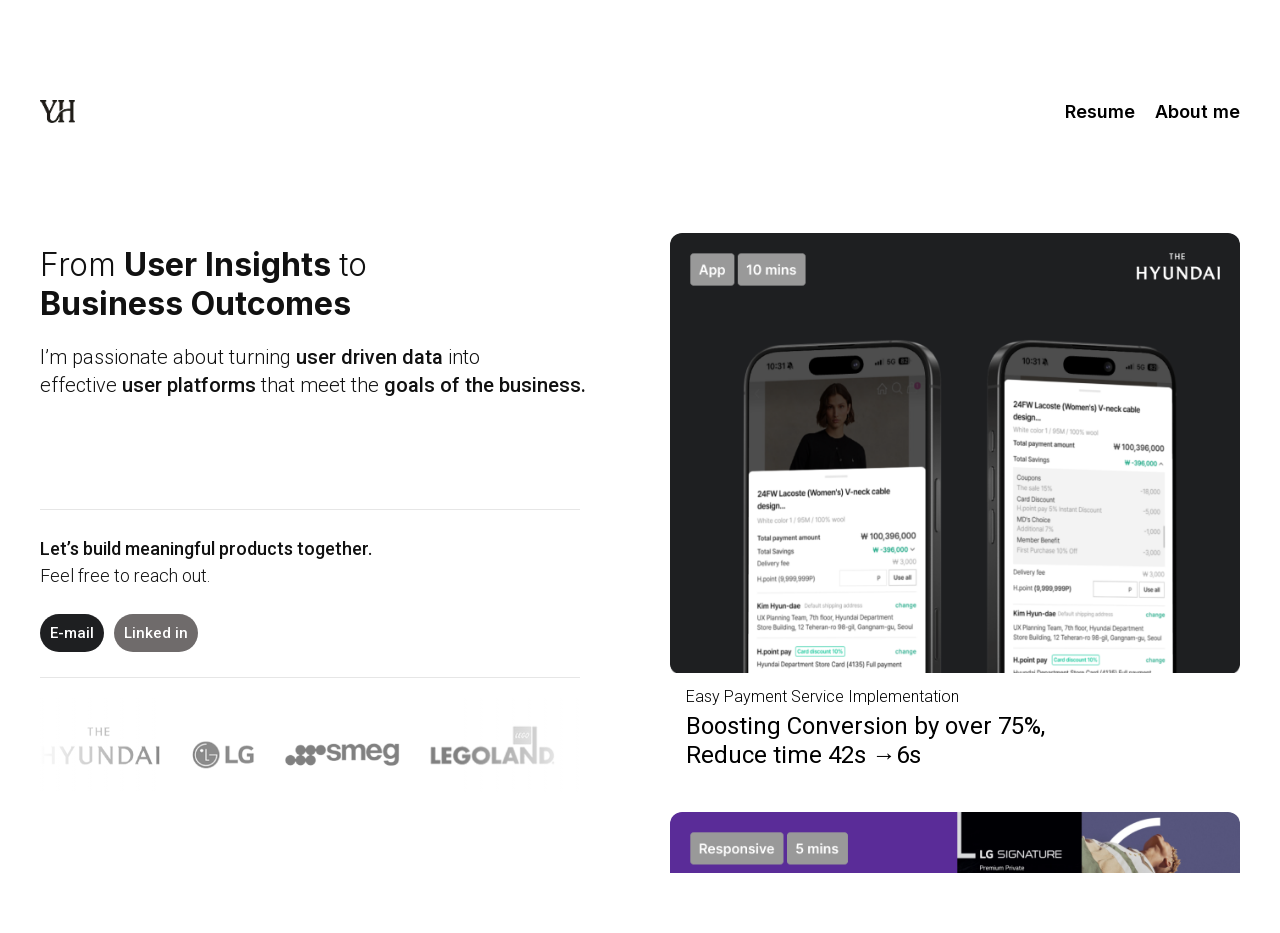
==== commit a4cdf85c: "update site" ====
--- a/index.html
+++ b/index.html
@@ -1,2 +1,2 @@
-<!DOCTYPE html><!--2R5QiGqAliMfy9SkAz1MT--><html lang="ko" class="inter_ea17e2e7-module__yN3O7a__variable roboto_a9c94077-module__2408KW__variable"><head><meta charSet="utf-8"/><meta name="viewport" content="width=device-width, initial-scale=1"/><link rel="preload" href="/_next/static/media/83afe278b6a6bb3c-s.p.3a6ba036.woff2" as="font" crossorigin="" type="font/woff2"/><link rel="preload" href="/_next/static/media/ce62453a442c7f35-s.p.124b2306.woff2" as="font" crossorigin="" type="font/woff2"/><link rel="preload" href="/images/main/logo.png" as="image"/><link rel="stylesheet" href="/_next/static/chunks/53c2a6c01c41eeed.css" data-precedence="next"/><link rel="stylesheet" href="/_next/static/chunks/3ad6d3c718f0eb54.css" data-precedence="next"/><link rel="stylesheet" href="/_next/static/chunks/7ba1d702f668f46b.css" data-precedence="next"/><link rel="preload" as="script" fetchPriority="low" href="/_next/static/chunks/669cbb8ee9021463.js"/><script src="/_next/static/chunks/82abf2d65f5428ae.js" async=""></script><script src="/_next/static/chunks/feda18867b11d201.js" async=""></script><script src="/_next/static/chunks/c284ff537f4f1dda.js" async=""></script><script src="/_next/static/chunks/turbopack-a6bf69ad2b3335c2.js" async=""></script><script src="/_next/static/chunks/ff1a16fafef87110.js" async=""></script><script src="/_next/static/chunks/d2be314c3ece3fbe.js" async=""></script><script src="/_next/static/chunks/7c92e96509cd355e.js" async=""></script><script src="/_next/static/chunks/e6261d36fb915ebf.js" async=""></script><meta name="next-size-adjust" content=""/><link rel="icon" href="/favicon.ico?favicon.6a0b2863.ico" sizes="32x21" type="image/x-icon"/><script src="/_next/static/chunks/a6dad97d9634a72d.js" noModule=""></script></head><body><div hidden=""><!--$--><!--/$--></div><div class="Container1200-module-scss-module__VJyHhq__container Container1200-module-scss-module__VJyHhq__white "><div><header><div class="Header-module-scss-module__7sz-Mq__header"><img class="Header-module-scss-module__7sz-Mq__logo" src="/images/main/logo.png" alt="logo"/><div><a class="Header-module-scss-module__7sz-Mq__link" href="/resume.pdf" target="_blank" rel="noopener noreferrer">Resume</a><a class="Header-module-scss-module__7sz-Mq__link" href="/aboutMe/">About me</a></div></div></header><div class="home-module-scss-module__wGiYtq__info_box"><div class="home-module-scss-module__wGiYtq__info_list"><h1 class="home-module-scss-module__wGiYtq__name"><b>Driving Business Impact</b> through<!-- --> <b>Collaborative Design Rigor.</b></h1><span class="home-module-scss-module__wGiYtq__info">Scaling global systems and driving measurable growth<br/>—from 6s checkout to aligning cross-functional stakeholders.</span><div class="home-module-scss-module__wGiYtq__info2"><p><b>Let’s build meaningful products together.</b><br/>Feel free to reach out.</p><div class="home-module-scss-module__wGiYtq__btn_box"><button type="button">E-mail</button><a href="https://www.linkedin.com/in/younni-han-0b0609260/" target="_blank">Linked in</a></div></div><div class="LogoMarquee-module-scss-module__4MNI_W__wrap"><div class="LogoMarquee-module-scss-module__4MNI_W__fade LogoMarquee-module-scss-module__4MNI_W__left"></div><div class="LogoMarquee-module-scss-module__4MNI_W__fade LogoMarquee-module-scss-module__4MNI_W__right"></div><div class="swiper LogoMarquee-module-scss-module__4MNI_W__swiper"><div class="swiper-wrapper"><div class="swiper-slide LogoMarquee-module-scss-module__4MNI_W__slide"><div class="LogoMarquee-module-scss-module__4MNI_W__logo"><img alt="Hyundai" loading="lazy" width="151" height="50" decoding="async" data-nimg="1" style="color:transparent" src="/images/main/item_1.png"/></div></div><div class="swiper-slide LogoMarquee-module-scss-module__4MNI_W__slide"><div class="LogoMarquee-module-scss-module__4MNI_W__logo"><img alt="The Hyundai" loading="lazy" width="122" height="50" decoding="async" data-nimg="1" style="color:transparent" src="/images/main/item_2.png"/></div></div><div class="swiper-slide LogoMarquee-module-scss-module__4MNI_W__slide"><div class="LogoMarquee-module-scss-module__4MNI_W__logo"><img alt="LG" loading="lazy" width="62" height="50" decoding="async" data-nimg="1" style="color:transparent" src="/images/main/item_3.png"/></div></div><div class="swiper-slide LogoMarquee-module-scss-module__4MNI_W__slide"><div class="LogoMarquee-module-scss-module__4MNI_W__logo"><img alt="Smeg" loading="lazy" width="116" height="50" decoding="async" data-nimg="1" style="color:transparent" src="/images/main/item_4.png"/></div></div><div class="swiper-slide LogoMarquee-module-scss-module__4MNI_W__slide"><div class="LogoMarquee-module-scss-module__4MNI_W__logo"><img alt="Lego" loading="lazy" width="125" height="50" decoding="async" data-nimg="1" style="color:transparent" src="/images/main/item_5.png"/></div></div><div class="swiper-slide LogoMarquee-module-scss-module__4MNI_W__slide"><div class="LogoMarquee-module-scss-module__4MNI_W__logo"><img alt="Hyundai" loading="lazy" width="151" height="50" decoding="async" data-nimg="1" style="color:transparent" src="/images/main/item_1.png"/></div></div><div class="swiper-slide LogoMarquee-module-scss-module__4MNI_W__slide"><div class="LogoMarquee-module-scss-module__4MNI_W__logo"><img alt="The Hyundai" loading="lazy" width="122" height="50" decoding="async" data-nimg="1" style="color:transparent" src="/images/main/item_2.png"/></div></div><div class="swiper-slide LogoMarquee-module-scss-module__4MNI_W__slide"><div class="LogoMarquee-module-scss-module__4MNI_W__logo"><img alt="LG" loading="lazy" width="62" height="50" decoding="async" data-nimg="1" style="color:transparent" src="/images/main/item_3.png"/></div></div><div class="swiper-slide LogoMarquee-module-scss-module__4MNI_W__slide"><div class="LogoMarquee-module-scss-module__4MNI_W__logo"><img alt="Smeg" loading="lazy" width="116" height="50" decoding="async" data-nimg="1" style="color:transparent" src="/images/main/item_4.png"/></div></div><div class="swiper-slide LogoMarquee-module-scss-module__4MNI_W__slide"><div class="LogoMarquee-module-scss-module__4MNI_W__logo"><img alt="Lego" loading="lazy" width="125" height="50" decoding="async" data-nimg="1" style="color:transparent" src="/images/main/item_5.png"/></div></div></div></div></div></div><div class="home-module-scss-module__wGiYtq__list"><a class="WorkCard-module-scss-module__exmqaG__card" href="/page1/"><div class="WorkCard-module-scss-module__exmqaG__imageWrap"><img alt="page1" loading="lazy" width="570" height="440" decoding="async" data-nimg="1" style="color:transparent;object-fit:cover" src="/images/main/main_img_01.png"/></div><div class="WorkCard-module-scss-module__exmqaG__text"><p class="WorkCard-module-scss-module__exmqaG__caption">Easy Payment Service Implementation</p><h3 class="WorkCard-module-scss-module__exmqaG__title"> <!-- -->Boosting Conversion by over 75%, 
-Reduce time 42s →6s</h3></div></a><a class="WorkCard-module-scss-module__exmqaG__card" href="/page2/"><div class="WorkCard-module-scss-module__exmqaG__imageWrap"><img alt="page2" loading="lazy" width="570" height="440" decoding="async" data-nimg="1" style="color:transparent;object-fit:cover" src="/images/main/main_img_02.png"/></div><div class="WorkCard-module-scss-module__exmqaG__text"><p class="WorkCard-module-scss-module__exmqaG__caption">Consulting &amp; Strategy : LG.com E-commerce</p><h3 class="WorkCard-module-scss-module__exmqaG__title"> <!-- -->Global UX Consulting for Template Standardization</h3></div></a><a class="WorkCard-module-scss-module__exmqaG__card" href="/page3/"><div class="WorkCard-module-scss-module__exmqaG__imageWrap"><img alt="page3" loading="lazy" width="570" height="440" decoding="async" data-nimg="1" style="color:transparent;object-fit:cover" src="/images/main/main_img_03.png"/></div><div class="WorkCard-module-scss-module__exmqaG__text"><p class="WorkCard-module-scss-module__exmqaG__caption">Renewal front &amp; AEM guide: Hyundai.com</p><h3 class="WorkCard-module-scss-module__exmqaG__title"> <!-- -->Global Common Template Project</h3></div></a><a class="WorkCard-module-scss-module__exmqaG__card" href="/page4/"><div class="WorkCard-module-scss-module__exmqaG__imageWrap"><img alt="page4" loading="lazy" width="570" height="440" decoding="async" data-nimg="1" style="color:transparent;object-fit:cover" src="/images/main/main_img_04.png"/></div><div class="WorkCard-module-scss-module__exmqaG__text"><p class="WorkCard-module-scss-module__exmqaG__caption">Find out more strategy to UI design works</p><h3 class="WorkCard-module-scss-module__exmqaG__title"> <!-- -->Appendix : See more about works</h3></div></a></div></div></div></div><!--$--><!--/$--><script src="/_next/static/chunks/669cbb8ee9021463.js" id="_R_" async=""></script><script>(self.__next_f=self.__next_f||[]).push([0])</script><script>self.__next_f.push([1,"1:\"$Sreact.fragment\"\n2:I[39756,[\"/_next/static/chunks/ff1a16fafef87110.js\",\"/_next/static/chunks/d2be314c3ece3fbe.js\"],\"default\"]\n3:I[37457,[\"/_next/static/chunks/ff1a16fafef87110.js\",\"/_next/static/chunks/d2be314c3ece3fbe.js\"],\"default\"]\n4:I[22016,[\"/_next/static/chunks/7c92e96509cd355e.js\",\"/_next/static/chunks/e6261d36fb915ebf.js\"],\"\"]\n5:I[44801,[\"/_next/static/chunks/7c92e96509cd355e.js\",\"/_next/static/chunks/e6261d36fb915ebf.js\"],\"default\"]\n6:I[40530,[\"/_next/static/chunks/7c92e96509cd355e.js\",\"/_next/static/chunks/e6261d36fb915ebf.js\"],\"default\"]\n7:I[85437,[\"/_next/static/chunks/7c92e96509cd355e.js\",\"/_next/static/chunks/e6261d36fb915ebf.js\"],\"Image\"]\n12:I[68027,[],\"default\"]\n:HL[\"/_next/static/chunks/53c2a6c01c41eeed.css\",\"style\"]\n:HL[\"/_next/static/media/83afe278b6a6bb3c-s.p.3a6ba036.woff2\",\"font\",{\"crossOrigin\":\"\",\"type\":\"font/woff2\"}]\n:HL[\"/_next/static/media/ce62453a442c7f35-s.p.124b2306.woff2\",\"font\",{\"crossOrigin\":\"\",\"type\":\"font/woff2\"}]\n:HL[\"/_next/static/chunks/3ad6d3c718f0eb54.css\",\"style\"]\n:HL[\"/_next/static/chunks/7ba1d702f668f46b.css\",\"style\"]\n:HL[\"/images/main/logo.png\",\"image\"]\n"])</script><script>self.__next_f.push([1,"0:{\"P\":null,\"b\":\"2R5QiGqAliMfy9SkAz1MT\",\"c\":[\"\",\"\"],\"q\":\"\",\"i\":false,\"f\":[[[\"\",{\"children\":[\"__PAGE__\",{}]},\"$undefined\",\"$undefined\",true],[[\"$\",\"$1\",\"c\",{\"children\":[[[\"$\",\"link\",\"0\",{\"rel\":\"stylesheet\",\"href\":\"/_next/static/chunks/53c2a6c01c41eeed.css\",\"precedence\":\"next\",\"crossOrigin\":\"$undefined\",\"nonce\":\"$undefined\"}]],[\"$\",\"html\",null,{\"lang\":\"ko\",\"className\":\"inter_ea17e2e7-module__yN3O7a__variable roboto_a9c94077-module__2408KW__variable\",\"children\":[\"$\",\"body\",null,{\"children\":[\"$\",\"$L2\",null,{\"parallelRouterKey\":\"children\",\"error\":\"$undefined\",\"errorStyles\":\"$undefined\",\"errorScripts\":\"$undefined\",\"template\":[\"$\",\"$L3\",null,{}],\"templateStyles\":\"$undefined\",\"templateScripts\":\"$undefined\",\"notFound\":[[[\"$\",\"title\",null,{\"children\":\"404: This page could not be found.\"}],[\"$\",\"div\",null,{\"style\":{\"fontFamily\":\"system-ui,\\\"Segoe UI\\\",Roboto,Helvetica,Arial,sans-serif,\\\"Apple Color Emoji\\\",\\\"Segoe UI Emoji\\\"\",\"height\":\"100vh\",\"textAlign\":\"center\",\"display\":\"flex\",\"flexDirection\":\"column\",\"alignItems\":\"center\",\"justifyContent\":\"center\"},\"children\":[\"$\",\"div\",null,{\"children\":[[\"$\",\"style\",null,{\"dangerouslySetInnerHTML\":{\"__html\":\"body{color:#000;background:#fff;margin:0}.next-error-h1{border-right:1px solid rgba(0,0,0,.3)}@media (prefers-color-scheme:dark){body{color:#fff;background:#000}.next-error-h1{border-right:1px solid rgba(255,255,255,.3)}}\"}}],[\"$\",\"h1\",null,{\"className\":\"next-error-h1\",\"style\":{\"display\":\"inline-block\",\"margin\":\"0 20px 0 0\",\"padding\":\"0 23px 0 0\",\"fontSize\":24,\"fontWeight\":500,\"verticalAlign\":\"top\",\"lineHeight\":\"49px\"},\"children\":404}],[\"$\",\"div\",null,{\"style\":{\"display\":\"inline-block\"},\"children\":[\"$\",\"h2\",null,{\"style\":{\"fontSize\":14,\"fontWeight\":400,\"lineHeight\":\"49px\",\"margin\":0},\"children\":\"This page could not be found.\"}]}]]}]}]],[]],\"forbidden\":\"$undefined\",\"unauthorized\":\"$undefined\"}]}]}]]}],{\"children\":[[\"$\",\"$1\",\"c\",{\"children\":[[\"$\",\"div\",null,{\"className\":\"Container1200-module-scss-module__VJyHhq__container Container1200-module-scss-module__VJyHhq__white \",\"children\":[\"$\",\"div\",null,{\"children\":[[\"$\",\"header\",null,{\"children\":[\"$\",\"div\",null,{\"className\":\"Header-module-scss-module__7sz-Mq__header\",\"children\":[[\"$\",\"img\",null,{\"className\":\"Header-module-scss-module__7sz-Mq__logo\",\"src\":\"/images/main/logo.png\",\"alt\":\"logo\"}],[\"$\",\"div\",null,{\"children\":[[\"$\",\"a\",null,{\"className\":\"Header-module-scss-module__7sz-Mq__link\",\"href\":\"/resume.pdf\",\"target\":\"_blank\",\"rel\":\"noopener noreferrer\",\"children\":\"Resume\"}],[\"$\",\"$L4\",null,{\"className\":\"Header-module-scss-module__7sz-Mq__link\",\"href\":\"/aboutMe\",\"children\":\"About me\"}]]}]]}]}],[\"$\",\"div\",null,{\"className\":\"home-module-scss-module__wGiYtq__info_box\",\"children\":[[\"$\",\"div\",null,{\"className\":\"home-module-scss-module__wGiYtq__info_list\",\"children\":[[\"$\",\"h1\",null,{\"className\":\"home-module-scss-module__wGiYtq__name\",\"children\":[[\"$\",\"b\",null,{\"children\":\"Driving Business Impact\"}],\" through\",\" \",[\"$\",\"b\",null,{\"children\":\"Collaborative Design Rigor.\"}]]}],[\"$\",\"span\",null,{\"className\":\"home-module-scss-module__wGiYtq__info\",\"children\":[\"Scaling global systems and driving measurable growth\",[\"$\",\"br\",null,{}],\"—from 6s checkout to aligning cross-functional stakeholders.\"]}],[\"$\",\"div\",null,{\"className\":\"home-module-scss-module__wGiYtq__info2\",\"children\":[[\"$\",\"p\",null,{\"children\":[[\"$\",\"b\",null,{\"children\":\"Let’s build meaningful products together.\"}],[\"$\",\"br\",null,{}],\"Feel free to reach out.\"]}],[\"$\",\"div\",null,{\"className\":\"home-module-scss-module__wGiYtq__btn_box\",\"children\":[[\"$\",\"$L5\",null,{\"email\":\"han.seung4639@gmail.com\"}],[\"$\",\"a\",null,{\"href\":\"https://www.linkedin.com/in/younni-han-0b0609260/\",\"target\":\"_blank\",\"children\":\"Linked in\"}]]}]]}],[\"$\",\"$L6\",null,{\"logos\":[{\"src\":\"/images/main/item_1.png\",\"alt\":\"Hyundai\",\"w\":151},{\"src\":\"/images/main/item_2.png\",\"alt\":\"The Hyundai\",\"w\":122},{\"src\":\"/images/main/item_3.png\",\"alt\":\"LG\",\"w\":62},{\"src\":\"/images/main/item_4.png\",\"alt\":\"Smeg\",\"w\":116},{\"src\":\"/images/main/item_5.png\",\"alt\":\"Lego\",\"w\":125}]}]]}],[\"$\",\"div\",null,{\"className\":\"home-module-scss-module__wGiYtq__list\",\"children\":[[\"$\",\"$L4\",\"work-1\",{\"href\":\"/page1\",\"className\":\"WorkCard-module-scss-module__exmqaG__card\",\"children\":[[\"$\",\"div\",null,{\"className\":\"WorkCard-module-scss-module__exmqaG__imageWrap\",\"children\":[\"$\",\"$L7\",null,{\"src\":\"/images/main/main_img_01.png\",\"alt\":\"page1\",\"width\":570,\"height\":440,\"style\":{\"objectFit\":\"cover\"}}]}],[\"$\",\"div\",null,{\"className\":\"WorkCard-module-scss-module__exmqaG__text\",\"children\":[[\"$\",\"p\",null,{\"className\":\"WorkCard-module-scss-module__exmqaG__caption\",\"children\":\"Easy Payment Service Implementation\"}],\"$L8\"]}]]}],\"$L9\",\"$La\",\"$Lb\"]}]]}]]}]}],[\"$Lc\",\"$Ld\",\"$Le\",\"$Lf\"],\"$L10\"]}],{},null,false,false]},null,false,false],\"$L11\",false]],\"m\":\"$undefined\",\"G\":[\"$12\",[]],\"S\":true}\n"])</script><script>self.__next_f.push([1,"13:I[97367,[\"/_next/static/chunks/ff1a16fafef87110.js\",\"/_next/static/chunks/d2be314c3ece3fbe.js\"],\"OutletBoundary\"]\n14:\"$Sreact.suspense\"\n16:I[97367,[\"/_next/static/chunks/ff1a16fafef87110.js\",\"/_next/static/chunks/d2be314c3ece3fbe.js\"],\"ViewportBoundary\"]\n18:I[97367,[\"/_next/static/chunks/ff1a16fafef87110.js\",\"/_next/static/chunks/d2be314c3ece3fbe.js\"],\"MetadataBoundary\"]\n8:[\"$\",\"h3\",null,{\"className\":\"WorkCard-module-scss-module__exmqaG__title\",\"children\":[\" \",\"Boosting Conversion by over 75%, \\nReduce time 42s →6s\"]}]\n9:[\"$\",\"$L4\",\"work-2\",{\"href\":\"/page2\",\"className\":\"WorkCard-module-scss-module__exmqaG__card\",\"children\":[[\"$\",\"div\",null,{\"className\":\"WorkCard-module-scss-module__exmqaG__imageWrap\",\"children\":[\"$\",\"$L7\",null,{\"src\":\"/images/main/main_img_02.png\",\"alt\":\"page2\",\"width\":570,\"height\":440,\"style\":{\"objectFit\":\"cover\"}}]}],[\"$\",\"div\",null,{\"className\":\"WorkCard-module-scss-module__exmqaG__text\",\"children\":[[\"$\",\"p\",null,{\"className\":\"WorkCard-module-scss-module__exmqaG__caption\",\"children\":\"Consulting \u0026 Strategy : LG.com E-commerce\"}],[\"$\",\"h3\",null,{\"className\":\"WorkCard-module-scss-module__exmqaG__title\",\"children\":[\" \",\"Global UX Consulting for Template Standardization\"]}]]}]]}]\na:[\"$\",\"$L4\",\"work-3\",{\"href\":\"/page3\",\"className\":\"WorkCard-module-scss-module__exmqaG__card\",\"children\":[[\"$\",\"div\",null,{\"className\":\"WorkCard-module-scss-module__exmqaG__imageWrap\",\"children\":[\"$\",\"$L7\",null,{\"src\":\"/images/main/main_img_03.png\",\"alt\":\"page3\",\"width\":570,\"height\":440,\"style\":{\"objectFit\":\"cover\"}}]}],[\"$\",\"div\",null,{\"className\":\"WorkCard-module-scss-module__exmqaG__text\",\"children\":[[\"$\",\"p\",null,{\"className\":\"WorkCard-module-scss-module__exmqaG__caption\",\"children\":\"Renewal front \u0026 AEM guide: Hyundai.com\"}],[\"$\",\"h3\",null,{\"className\":\"WorkCard-module-scss-module__exmqaG__title\",\"children\":[\" \",\"Global Common Template Project\"]}]]}]]}]\nb:[\"$\",\"$L4\",\"work-4\",{\"href\":\"/page4\",\"className\":\"WorkCard-module-scss-module__exmqaG__card\",\"children\":[[\"$\",\"div\",null,{\"className\":\"WorkCard-module-scss-module__exmqaG__imageWrap\",\"children\":[\"$\",\"$L7\",null,{\"src\":\"/images/main/main_img_04.png\",\"alt\":\"page4\",\"width\":570,\"height\":440,\"style\":{\"objectFit\":\"cover\"}}]}],[\"$\",\"div\",null,{\"className\":\"WorkCard-module-scss-module__exmqaG__text\",\"children\":[[\"$\",\"p\",null,{\"className\":\"WorkCard-module-scss-module__exmqaG__caption\",\"children\":\"Find out more strategy to UI design works\"}],[\"$\",\"h3\",null,{\"className\":\"WorkCard-module-scss-module__exmqaG__title\",\"children\":[\" \",\"Appendix : See more about works\"]}]]}]]}]\nc:[\"$\",\"link\",\"0\",{\"rel\":\"stylesheet\",\"href\":\"/_next/static/chunks/3ad6d3c718f0eb54.css\",\"precedence\":\"next\",\"crossOrigin\":\"$undefined\",\"nonce\":\"$undefined\"}]\nd:[\"$\",\"link\",\"1\",{\"rel\":\"stylesheet\",\"href\":\"/_next/static/chunks/7ba1d702f668f46b.css\",\"precedence\":\"next\",\"crossOrigin\":\"$undefined\",\"nonce\":\"$undefined\"}]\ne:[\"$\",\"script\",\"script-0\",{\"src\":\"/_next/static/chunks/7c92e96509cd355e.js\",\"async\":true,\"nonce\":\"$undefined\"}]\nf:[\"$\",\"script\",\"script-1\",{\"src\":\"/_next/static/chunks/e6261d36fb915ebf.js\",\"async\":true,\"nonce\":\"$undefined\"}]\n10:[\"$\",\"$L13\",null,{\"children\":[\"$\",\"$14\",null,{\"name\":\"Next.MetadataOutlet\",\"children\":\"$@15\"}]}]\n11:[\"$\",\"$1\",\"h\",{\"children\":[null,[\"$\",\"$L16\",null,{\"children\":\"$L17\"}],[\"$\",\"div\",null,{\"hidden\":true,\"children\":[\"$\",\"$L18\",null,{\"children\":[\"$\",\"$14\",null,{\"name\":\"Next.Metadata\",\"children\":\"$L19\"}]}]}],[\"$\",\"meta\",null,{\"name\":\"next-size-adjust\",\"content\":\"\"}]]}]\n"])</script><script>self.__next_f.push([1,"17:[[\"$\",\"meta\",\"0\",{\"charSet\":\"utf-8\"}],[\"$\",\"meta\",\"1\",{\"name\":\"viewport\",\"content\":\"width=device-width, initial-scale=1\"}]]\n"])</script><script>self.__next_f.push([1,"1a:I[27201,[\"/_next/static/chunks/ff1a16fafef87110.js\",\"/_next/static/chunks/d2be314c3ece3fbe.js\"],\"IconMark\"]\n15:null\n19:[[\"$\",\"link\",\"0\",{\"rel\":\"icon\",\"href\":\"/favicon.ico?favicon.6a0b2863.ico\",\"sizes\":\"32x21\",\"type\":\"image/x-icon\"}],[\"$\",\"$L1a\",\"1\",{}]]\n"])</script></body></html>+<!DOCTYPE html><!--XGngXJlxx0eFNr7vDBwaz--><html lang="ko" class="inter_ea17e2e7-module__yN3O7a__variable roboto_a9c94077-module__2408KW__variable"><head><meta charSet="utf-8"/><meta name="viewport" content="width=device-width, initial-scale=1"/><link rel="preload" href="/_next/static/media/83afe278b6a6bb3c-s.p.3a6ba036.woff2" as="font" crossorigin="" type="font/woff2"/><link rel="preload" href="/_next/static/media/ce62453a442c7f35-s.p.124b2306.woff2" as="font" crossorigin="" type="font/woff2"/><link rel="preload" href="/images/main/logo.png" as="image"/><link rel="stylesheet" href="/_next/static/chunks/53c2a6c01c41eeed.css" data-precedence="next"/><link rel="stylesheet" href="/_next/static/chunks/f8e19a516934bf8f.css" data-precedence="next"/><link rel="stylesheet" href="/_next/static/chunks/f5065ac581ae23be.css" data-precedence="next"/><link rel="preload" as="script" fetchPriority="low" href="/_next/static/chunks/669cbb8ee9021463.js"/><script src="/_next/static/chunks/82abf2d65f5428ae.js" async=""></script><script src="/_next/static/chunks/feda18867b11d201.js" async=""></script><script src="/_next/static/chunks/c284ff537f4f1dda.js" async=""></script><script src="/_next/static/chunks/turbopack-a6bf69ad2b3335c2.js" async=""></script><script src="/_next/static/chunks/ff1a16fafef87110.js" async=""></script><script src="/_next/static/chunks/d2be314c3ece3fbe.js" async=""></script><script src="/_next/static/chunks/7c92e96509cd355e.js" async=""></script><script src="/_next/static/chunks/e6261d36fb915ebf.js" async=""></script><meta name="next-size-adjust" content=""/><link rel="icon" href="/favicon.ico?favicon.6a0b2863.ico" sizes="32x21" type="image/x-icon"/><script src="/_next/static/chunks/a6dad97d9634a72d.js" noModule=""></script></head><body><div hidden=""><!--$--><!--/$--></div><div class="Container1200-module-scss-module__VJyHhq__container Container1200-module-scss-module__VJyHhq__white "><div><header><div class="Header-module-scss-module__7sz-Mq__header"><img class="Header-module-scss-module__7sz-Mq__logo" src="/images/main/logo.png" alt="logo"/><div><a class="Header-module-scss-module__7sz-Mq__link" href="/resume.pdf" target="_blank" rel="noopener noreferrer">Resume</a><a class="Header-module-scss-module__7sz-Mq__link" href="/aboutMe/">About me</a></div></div></header><div class="home-module-scss-module__wGiYtq__info_box"><div class="home-module-scss-module__wGiYtq__info_list"><h1 class="home-module-scss-module__wGiYtq__name"><span>From</span> User Insights <span>to</span><br/> Business Outcomes</h1><span class="home-module-scss-module__wGiYtq__info">I’m passionate about turning <b>user driven data</b> into<br/>effective <b>user platforms</b> that meet the<!-- --> <b>goals of the business.</b></span><div class="home-module-scss-module__wGiYtq__info2"><p><b>Let’s build meaningful products together.</b><br/>Feel free to reach out.</p><div class="home-module-scss-module__wGiYtq__btn_box"><button type="button">E-mail</button><a class="home-module-scss-module__wGiYtq__link" href="https://www.linkedin.com/in/younni-han-0b0609260/" target="_blank">Linked in</a></div></div><div class="LogoMarquee-module-scss-module__4MNI_W__wrap"><div class="LogoMarquee-module-scss-module__4MNI_W__fade LogoMarquee-module-scss-module__4MNI_W__left"></div><div class="LogoMarquee-module-scss-module__4MNI_W__fade LogoMarquee-module-scss-module__4MNI_W__right"></div><div class="swiper LogoMarquee-module-scss-module__4MNI_W__swiper"><div class="swiper-wrapper"><div class="swiper-slide LogoMarquee-module-scss-module__4MNI_W__slide"><div class="LogoMarquee-module-scss-module__4MNI_W__logo"><img alt="Hyundai" loading="lazy" width="151" height="50" decoding="async" data-nimg="1" style="color:transparent" src="/images/main/item_1.png"/></div></div><div class="swiper-slide LogoMarquee-module-scss-module__4MNI_W__slide"><div class="LogoMarquee-module-scss-module__4MNI_W__logo"><img alt="The Hyundai" loading="lazy" width="122" height="50" decoding="async" data-nimg="1" style="color:transparent" src="/images/main/item_2.png"/></div></div><div class="swiper-slide LogoMarquee-module-scss-module__4MNI_W__slide"><div class="LogoMarquee-module-scss-module__4MNI_W__logo"><img alt="LG" loading="lazy" width="62" height="50" decoding="async" data-nimg="1" style="color:transparent" src="/images/main/item_3.png"/></div></div><div class="swiper-slide LogoMarquee-module-scss-module__4MNI_W__slide"><div class="LogoMarquee-module-scss-module__4MNI_W__logo"><img alt="Smeg" loading="lazy" width="116" height="50" decoding="async" data-nimg="1" style="color:transparent" src="/images/main/item_4.png"/></div></div><div class="swiper-slide LogoMarquee-module-scss-module__4MNI_W__slide"><div class="LogoMarquee-module-scss-module__4MNI_W__logo"><img alt="Lego" loading="lazy" width="125" height="50" decoding="async" data-nimg="1" style="color:transparent" src="/images/main/item_5.png"/></div></div><div class="swiper-slide LogoMarquee-module-scss-module__4MNI_W__slide"><div class="LogoMarquee-module-scss-module__4MNI_W__logo"><img alt="Hyundai" loading="lazy" width="151" height="50" decoding="async" data-nimg="1" style="color:transparent" src="/images/main/item_1.png"/></div></div><div class="swiper-slide LogoMarquee-module-scss-module__4MNI_W__slide"><div class="LogoMarquee-module-scss-module__4MNI_W__logo"><img alt="The Hyundai" loading="lazy" width="122" height="50" decoding="async" data-nimg="1" style="color:transparent" src="/images/main/item_2.png"/></div></div><div class="swiper-slide LogoMarquee-module-scss-module__4MNI_W__slide"><div class="LogoMarquee-module-scss-module__4MNI_W__logo"><img alt="LG" loading="lazy" width="62" height="50" decoding="async" data-nimg="1" style="color:transparent" src="/images/main/item_3.png"/></div></div><div class="swiper-slide LogoMarquee-module-scss-module__4MNI_W__slide"><div class="LogoMarquee-module-scss-module__4MNI_W__logo"><img alt="Smeg" loading="lazy" width="116" height="50" decoding="async" data-nimg="1" style="color:transparent" src="/images/main/item_4.png"/></div></div><div class="swiper-slide LogoMarquee-module-scss-module__4MNI_W__slide"><div class="LogoMarquee-module-scss-module__4MNI_W__logo"><img alt="Lego" loading="lazy" width="125" height="50" decoding="async" data-nimg="1" style="color:transparent" src="/images/main/item_5.png"/></div></div></div></div></div></div><div class="home-module-scss-module__wGiYtq__list"><a class="WorkCard-module-scss-module__exmqaG__card" href="/page1/"><div class="WorkCard-module-scss-module__exmqaG__imageWrap"><img alt="page1" loading="lazy" width="570" height="440" decoding="async" data-nimg="1" style="color:transparent;object-fit:cover" src="/images/main/main_img_01.png"/></div><div class="WorkCard-module-scss-module__exmqaG__text"><p class="WorkCard-module-scss-module__exmqaG__caption">Easy Payment Service Implementation</p><h3 class="WorkCard-module-scss-module__exmqaG__title"> <!-- -->Boosting Conversion by over 75%, 
+Reduce time 42s →6s</h3></div></a><a class="WorkCard-module-scss-module__exmqaG__card" href="/page2/"><div class="WorkCard-module-scss-module__exmqaG__imageWrap"><img alt="page2" loading="lazy" width="570" height="440" decoding="async" data-nimg="1" style="color:transparent;object-fit:cover" src="/images/main/main_img_02.png"/></div><div class="WorkCard-module-scss-module__exmqaG__text"><p class="WorkCard-module-scss-module__exmqaG__caption">Consulting &amp; Strategy : LG.com E-commerce</p><h3 class="WorkCard-module-scss-module__exmqaG__title"> <!-- -->Global UX Consulting for Template Standardization</h3></div></a><a class="WorkCard-module-scss-module__exmqaG__card" href="/page3/"><div class="WorkCard-module-scss-module__exmqaG__imageWrap"><img alt="page3" loading="lazy" width="570" height="440" decoding="async" data-nimg="1" style="color:transparent;object-fit:cover" src="/images/main/main_img_03.png"/></div><div class="WorkCard-module-scss-module__exmqaG__text"><p class="WorkCard-module-scss-module__exmqaG__caption">Renewal front &amp; AEM guide: Hyundai.com</p><h3 class="WorkCard-module-scss-module__exmqaG__title"> <!-- -->Global Common Template Project</h3></div></a><a class="WorkCard-module-scss-module__exmqaG__card" href="/page4/"><div class="WorkCard-module-scss-module__exmqaG__imageWrap"><img alt="page4" loading="lazy" width="570" height="440" decoding="async" data-nimg="1" style="color:transparent;object-fit:cover" src="/images/main/main_img_04.png"/></div><div class="WorkCard-module-scss-module__exmqaG__text"><p class="WorkCard-module-scss-module__exmqaG__caption">Find out more strategy to UI design works</p><h3 class="WorkCard-module-scss-module__exmqaG__title"> <!-- -->Appendix : See more about works</h3></div></a></div></div></div></div><!--$--><!--/$--><script src="/_next/static/chunks/669cbb8ee9021463.js" id="_R_" async=""></script><script>(self.__next_f=self.__next_f||[]).push([0])</script><script>self.__next_f.push([1,"1:\"$Sreact.fragment\"\n2:I[39756,[\"/_next/static/chunks/ff1a16fafef87110.js\",\"/_next/static/chunks/d2be314c3ece3fbe.js\"],\"default\"]\n3:I[37457,[\"/_next/static/chunks/ff1a16fafef87110.js\",\"/_next/static/chunks/d2be314c3ece3fbe.js\"],\"default\"]\n4:I[22016,[\"/_next/static/chunks/7c92e96509cd355e.js\",\"/_next/static/chunks/e6261d36fb915ebf.js\"],\"\"]\n5:I[44801,[\"/_next/static/chunks/7c92e96509cd355e.js\",\"/_next/static/chunks/e6261d36fb915ebf.js\"],\"default\"]\n6:I[40530,[\"/_next/static/chunks/7c92e96509cd355e.js\",\"/_next/static/chunks/e6261d36fb915ebf.js\"],\"default\"]\n7:I[85437,[\"/_next/static/chunks/7c92e96509cd355e.js\",\"/_next/static/chunks/e6261d36fb915ebf.js\"],\"Image\"]\n13:I[68027,[],\"default\"]\n:HL[\"/_next/static/chunks/53c2a6c01c41eeed.css\",\"style\"]\n:HL[\"/_next/static/media/83afe278b6a6bb3c-s.p.3a6ba036.woff2\",\"font\",{\"crossOrigin\":\"\",\"type\":\"font/woff2\"}]\n:HL[\"/_next/static/media/ce62453a442c7f35-s.p.124b2306.woff2\",\"font\",{\"crossOrigin\":\"\",\"type\":\"font/woff2\"}]\n:HL[\"/_next/static/chunks/f8e19a516934bf8f.css\",\"style\"]\n:HL[\"/_next/static/chunks/f5065ac581ae23be.css\",\"style\"]\n:HL[\"/images/main/logo.png\",\"image\"]\n"])</script><script>self.__next_f.push([1,"0:{\"P\":null,\"b\":\"XGngXJlxx0eFNr7vDBwaz\",\"c\":[\"\",\"\"],\"q\":\"\",\"i\":false,\"f\":[[[\"\",{\"children\":[\"__PAGE__\",{}]},\"$undefined\",\"$undefined\",true],[[\"$\",\"$1\",\"c\",{\"children\":[[[\"$\",\"link\",\"0\",{\"rel\":\"stylesheet\",\"href\":\"/_next/static/chunks/53c2a6c01c41eeed.css\",\"precedence\":\"next\",\"crossOrigin\":\"$undefined\",\"nonce\":\"$undefined\"}]],[\"$\",\"html\",null,{\"lang\":\"ko\",\"className\":\"inter_ea17e2e7-module__yN3O7a__variable roboto_a9c94077-module__2408KW__variable\",\"children\":[\"$\",\"body\",null,{\"children\":[\"$\",\"$L2\",null,{\"parallelRouterKey\":\"children\",\"error\":\"$undefined\",\"errorStyles\":\"$undefined\",\"errorScripts\":\"$undefined\",\"template\":[\"$\",\"$L3\",null,{}],\"templateStyles\":\"$undefined\",\"templateScripts\":\"$undefined\",\"notFound\":[[[\"$\",\"title\",null,{\"children\":\"404: This page could not be found.\"}],[\"$\",\"div\",null,{\"style\":{\"fontFamily\":\"system-ui,\\\"Segoe UI\\\",Roboto,Helvetica,Arial,sans-serif,\\\"Apple Color Emoji\\\",\\\"Segoe UI Emoji\\\"\",\"height\":\"100vh\",\"textAlign\":\"center\",\"display\":\"flex\",\"flexDirection\":\"column\",\"alignItems\":\"center\",\"justifyContent\":\"center\"},\"children\":[\"$\",\"div\",null,{\"children\":[[\"$\",\"style\",null,{\"dangerouslySetInnerHTML\":{\"__html\":\"body{color:#000;background:#fff;margin:0}.next-error-h1{border-right:1px solid rgba(0,0,0,.3)}@media (prefers-color-scheme:dark){body{color:#fff;background:#000}.next-error-h1{border-right:1px solid rgba(255,255,255,.3)}}\"}}],[\"$\",\"h1\",null,{\"className\":\"next-error-h1\",\"style\":{\"display\":\"inline-block\",\"margin\":\"0 20px 0 0\",\"padding\":\"0 23px 0 0\",\"fontSize\":24,\"fontWeight\":500,\"verticalAlign\":\"top\",\"lineHeight\":\"49px\"},\"children\":404}],[\"$\",\"div\",null,{\"style\":{\"display\":\"inline-block\"},\"children\":[\"$\",\"h2\",null,{\"style\":{\"fontSize\":14,\"fontWeight\":400,\"lineHeight\":\"49px\",\"margin\":0},\"children\":\"This page could not be found.\"}]}]]}]}]],[]],\"forbidden\":\"$undefined\",\"unauthorized\":\"$undefined\"}]}]}]]}],{\"children\":[[\"$\",\"$1\",\"c\",{\"children\":[[\"$\",\"div\",null,{\"className\":\"Container1200-module-scss-module__VJyHhq__container Container1200-module-scss-module__VJyHhq__white \",\"children\":[\"$\",\"div\",null,{\"children\":[[\"$\",\"header\",null,{\"children\":[\"$\",\"div\",null,{\"className\":\"Header-module-scss-module__7sz-Mq__header\",\"children\":[[\"$\",\"img\",null,{\"className\":\"Header-module-scss-module__7sz-Mq__logo\",\"src\":\"/images/main/logo.png\",\"alt\":\"logo\"}],[\"$\",\"div\",null,{\"children\":[[\"$\",\"a\",null,{\"className\":\"Header-module-scss-module__7sz-Mq__link\",\"href\":\"/resume.pdf\",\"target\":\"_blank\",\"rel\":\"noopener noreferrer\",\"children\":\"Resume\"}],[\"$\",\"$L4\",null,{\"className\":\"Header-module-scss-module__7sz-Mq__link\",\"href\":\"/aboutMe\",\"children\":\"About me\"}]]}]]}]}],[\"$\",\"div\",null,{\"className\":\"home-module-scss-module__wGiYtq__info_box\",\"children\":[[\"$\",\"div\",null,{\"className\":\"home-module-scss-module__wGiYtq__info_list\",\"children\":[[\"$\",\"h1\",null,{\"className\":\"home-module-scss-module__wGiYtq__name\",\"children\":[[\"$\",\"span\",null,{\"children\":\"From\"}],\" User Insights \",[\"$\",\"span\",null,{\"children\":\"to\"}],[\"$\",\"br\",null,{}],\" Business Outcomes\"]}],[\"$\",\"span\",null,{\"className\":\"home-module-scss-module__wGiYtq__info\",\"children\":[\"I’m passionate about turning \",[\"$\",\"b\",null,{\"children\":\"user driven data\"}],\" into\",[\"$\",\"br\",null,{}],\"effective \",[\"$\",\"b\",null,{\"children\":\"user platforms\"}],\" that meet the\",\" \",[\"$\",\"b\",null,{\"children\":\"goals of the business.\"}]]}],[\"$\",\"div\",null,{\"className\":\"home-module-scss-module__wGiYtq__info2\",\"children\":[[\"$\",\"p\",null,{\"children\":[[\"$\",\"b\",null,{\"children\":\"Let’s build meaningful products together.\"}],[\"$\",\"br\",null,{}],\"Feel free to reach out.\"]}],[\"$\",\"div\",null,{\"className\":\"home-module-scss-module__wGiYtq__btn_box\",\"children\":[[\"$\",\"$L5\",null,{\"email\":\"han.seung4639@gmail.com\"}],[\"$\",\"a\",null,{\"className\":\"home-module-scss-module__wGiYtq__link\",\"href\":\"https://www.linkedin.com/in/younni-han-0b0609260/\",\"target\":\"_blank\",\"children\":\"Linked in\"}]]}]]}],[\"$\",\"$L6\",null,{\"logos\":[{\"src\":\"/images/main/item_1.png\",\"alt\":\"Hyundai\",\"w\":151},{\"src\":\"/images/main/item_2.png\",\"alt\":\"The Hyundai\",\"w\":122},{\"src\":\"/images/main/item_3.png\",\"alt\":\"LG\",\"w\":62},{\"src\":\"/images/main/item_4.png\",\"alt\":\"Smeg\",\"w\":116},{\"src\":\"/images/main/item_5.png\",\"alt\":\"Lego\",\"w\":125}]}]]}],[\"$\",\"div\",null,{\"className\":\"home-module-scss-module__wGiYtq__list\",\"children\":[[\"$\",\"$L4\",\"work-1\",{\"href\":\"/page1\",\"className\":\"WorkCard-module-scss-module__exmqaG__card\",\"children\":[[\"$\",\"div\",null,{\"className\":\"WorkCard-module-scss-module__exmqaG__imageWrap\",\"children\":[\"$\",\"$L7\",null,{\"src\":\"/images/main/main_img_01.png\",\"alt\":\"page1\",\"width\":570,\"height\":440,\"style\":{\"objectFit\":\"cover\"}}]}],[\"$\",\"div\",null,{\"className\":\"WorkCard-module-scss-module__exmqaG__text\",\"children\":[\"$L8\",\"$L9\"]}]]}],\"$La\",\"$Lb\",\"$Lc\"]}]]}]]}]}],[\"$Ld\",\"$Le\",\"$Lf\",\"$L10\"],\"$L11\"]}],{},null,false,false]},null,false,false],\"$L12\",false]],\"m\":\"$undefined\",\"G\":[\"$13\",[]],\"S\":true}\n"])</script><script>self.__next_f.push([1,"14:I[97367,[\"/_next/static/chunks/ff1a16fafef87110.js\",\"/_next/static/chunks/d2be314c3ece3fbe.js\"],\"OutletBoundary\"]\n15:\"$Sreact.suspense\"\n17:I[97367,[\"/_next/static/chunks/ff1a16fafef87110.js\",\"/_next/static/chunks/d2be314c3ece3fbe.js\"],\"ViewportBoundary\"]\n19:I[97367,[\"/_next/static/chunks/ff1a16fafef87110.js\",\"/_next/static/chunks/d2be314c3ece3fbe.js\"],\"MetadataBoundary\"]\n8:[\"$\",\"p\",null,{\"className\":\"WorkCard-module-scss-module__exmqaG__caption\",\"children\":\"Easy Payment Service Implementation\"}]\n9:[\"$\",\"h3\",null,{\"className\":\"WorkCard-module-scss-module__exmqaG__title\",\"children\":[\" \",\"Boosting Conversion by over 75%, \\nReduce time 42s →6s\"]}]\na:[\"$\",\"$L4\",\"work-2\",{\"href\":\"/page2\",\"className\":\"WorkCard-module-scss-module__exmqaG__card\",\"children\":[[\"$\",\"div\",null,{\"className\":\"WorkCard-module-scss-module__exmqaG__imageWrap\",\"children\":[\"$\",\"$L7\",null,{\"src\":\"/images/main/main_img_02.png\",\"alt\":\"page2\",\"width\":570,\"height\":440,\"style\":{\"objectFit\":\"cover\"}}]}],[\"$\",\"div\",null,{\"className\":\"WorkCard-module-scss-module__exmqaG__text\",\"children\":[[\"$\",\"p\",null,{\"className\":\"WorkCard-module-scss-module__exmqaG__caption\",\"children\":\"Consulting \u0026 Strategy : LG.com E-commerce\"}],[\"$\",\"h3\",null,{\"className\":\"WorkCard-module-scss-module__exmqaG__title\",\"children\":[\" \",\"Global UX Consulting for Template Standardization\"]}]]}]]}]\nb:[\"$\",\"$L4\",\"work-3\",{\"href\":\"/page3\",\"className\":\"WorkCard-module-scss-module__exmqaG__card\",\"children\":[[\"$\",\"div\",null,{\"className\":\"WorkCard-module-scss-module__exmqaG__imageWrap\",\"children\":[\"$\",\"$L7\",null,{\"src\":\"/images/main/main_img_03.png\",\"alt\":\"page3\",\"width\":570,\"height\":440,\"style\":{\"objectFit\":\"cover\"}}]}],[\"$\",\"div\",null,{\"className\":\"WorkCard-module-scss-module__exmqaG__text\",\"children\":[[\"$\",\"p\",null,{\"className\":\"WorkCard-module-scss-module__exmqaG__caption\",\"children\":\"Renewal front \u0026 AEM guide: Hyundai.com\"}],[\"$\",\"h3\",null,{\"className\":\"WorkCard-module-scss-module__exmqaG__title\",\"children\":[\" \",\"Global Common Template Project\"]}]]}]]}]\nc:[\"$\",\"$L4\",\"work-4\",{\"href\":\"/page4\",\"className\":\"WorkCard-module-scss-module__exmqaG__card\",\"children\":[[\"$\",\"div\",null,{\"className\":\"WorkCard-module-scss-module__exmqaG__imageWrap\",\"children\":[\"$\",\"$L7\",null,{\"src\":\"/images/main/main_img_04.png\",\"alt\":\"page4\",\"width\":570,\"height\":440,\"style\":{\"objectFit\":\"cover\"}}]}],[\"$\",\"div\",null,{\"className\":\"WorkCard-module-scss-module__exmqaG__text\",\"children\":[[\"$\",\"p\",null,{\"className\":\"WorkCard-module-scss-module__exmqaG__caption\",\"children\":\"Find out more strategy to UI design works\"}],[\"$\",\"h3\",null,{\"className\":\"WorkCard-module-scss-module__exmqaG__title\",\"children\":[\" \",\"Appendix : See more about works\"]}]]}]]}]\nd:[\"$\",\"link\",\"0\",{\"rel\":\"stylesheet\",\"href\":\"/_next/static/chunks/f8e19a516934bf8f.css\",\"precedence\":\"next\",\"crossOrigin\":\"$undefined\",\"nonce\":\"$undefined\"}]\ne:[\"$\",\"link\",\"1\",{\"rel\":\"stylesheet\",\"href\":\"/_next/static/chunks/f5065ac581ae23be.css\",\"precedence\":\"next\",\"crossOrigin\":\"$undefined\",\"nonce\":\"$undefined\"}]\nf:[\"$\",\"script\",\"script-0\",{\"src\":\"/_next/static/chunks/7c92e96509cd355e.js\",\"async\":true,\"nonce\":\"$undefined\"}]\n10:[\"$\",\"script\",\"script-1\",{\"src\":\"/_next/static/chunks/e6261d36fb915ebf.js\",\"async\":true,\"nonce\":\"$undefined\"}]\n11:[\"$\",\"$L14\",null,{\"children\":[\"$\",\"$15\",null,{\"name\":\"Next.MetadataOutlet\",\"children\":\"$@16\"}]}]\n12:[\"$\",\"$1\",\"h\",{\"children\":[null,[\"$\",\"$L17\",null,{\"children\":\"$L18\"}],[\"$\",\"div\",null,{\"hidden\":true,\"children\":[\"$\",\"$L19\",null,{\"children\":[\"$\",\"$15\",null,{\"name\":\"Next.Metadata\",\"children\":\"$L1a\"}]}]}],[\"$\",\"meta\",null,{\"name\":\"next-size-adjust\",\"content\":\"\"}]]}]\n"])</script><script>self.__next_f.push([1,"18:[[\"$\",\"meta\",\"0\",{\"charSet\":\"utf-8\"}],[\"$\",\"meta\",\"1\",{\"name\":\"viewport\",\"content\":\"width=device-width, initial-scale=1\"}]]\n"])</script><script>self.__next_f.push([1,"1b:I[27201,[\"/_next/static/chunks/ff1a16fafef87110.js\",\"/_next/static/chunks/d2be314c3ece3fbe.js\"],\"IconMark\"]\n16:null\n1a:[[\"$\",\"link\",\"0\",{\"rel\":\"icon\",\"href\":\"/favicon.ico?favicon.6a0b2863.ico\",\"sizes\":\"32x21\",\"type\":\"image/x-icon\"}],[\"$\",\"$L1b\",\"1\",{}]]\n"])</script></body></html>
--- a/_next/static/chunks/f8e19a516934bf8f.css
+++ b/_next/static/chunks/f8e19a516934bf8f.css
@@ -0,0 +1,9 @@
+.Container1200-module-scss-module__VJyHhq__container{width:1200px;margin:0 auto;padding:0;overflow:hidden}.Container1200-module-scss-module__VJyHhq__white{color:#111;background:#fff}.Container1200-module-scss-module__VJyHhq__black{color:#fff;background:#000}.Container1200-module-scss-module__VJyHhq__gray{color:#111;background:#fafafa}
+.WorkCard-module-scss-module__exmqaG__card{box-sizing:border-box;background:#fff;border-radius:12px;width:570px;transition:transform .18s,box-shadow .18s;display:block;overflow:hidden}.WorkCard-module-scss-module__exmqaG__card:hover{transform:translateY(-6px);box-shadow:0 9px 20px #00000024}.WorkCard-module-scss-module__exmqaG__imageWrap{line-height:0}.WorkCard-module-scss-module__exmqaG__text{padding:14px 16px 18px}.WorkCard-module-scss-module__exmqaG__caption{font-family:var(--font-roboto);color:#000;margin:0 0 6px;font-size:16px;font-weight:300}.WorkCard-module-scss-module__exmqaG__title{font-family:var(--font-roboto);color:#000;margin:0;font-size:24px;font-weight:400;line-height:1.2;white-space:pre-line!important}
+.Header-module-scss-module__7sz-Mq__header{justify-content:space-between;align-items:center;width:1200px;margin:100px 0;display:flex}.Header-module-scss-module__7sz-Mq__logo{object-fit:cover;width:35px}.Header-module-scss-module__7sz-Mq__link{font-family:var(--font-inter);color:#000;font-size:18px;font-weight:600}.Header-module-scss-module__7sz-Mq__link:first-of-type{margin-right:20px}.Header-module-scss-module__7sz-Mq__link:hover{color:#aaa}
+.LogoMarquee-module-scss-module__4MNI_W__wrap{opacity:.5;width:90%;padding:22px 0;position:relative;overflow:hidden}.LogoMarquee-module-scss-module__4MNI_W__swiper .swiper-wrapper{transition-timing-function:linear!important}.LogoMarquee-module-scss-module__4MNI_W__slide{width:auto!important}.LogoMarquee-module-scss-module__4MNI_W__logo{align-items:center;height:50px;display:flex}.LogoMarquee-module-scss-module__4MNI_W__logo img{width:auto;height:100%}.LogoMarquee-module-scss-module__4MNI_W__fade{z-index:10;pointer-events:none;width:120px;position:absolute;top:0;bottom:0}.LogoMarquee-module-scss-module__4MNI_W__left{background:linear-gradient(90deg,#fff,#fff0);left:0}.LogoMarquee-module-scss-module__4MNI_W__right{background:linear-gradient(270deg,#fff,#fff0);right:0}
+.pageCommon-module-scss-module__Yuanwa__subTit{font-family:var(--font-inter);color:#171616;margin:0;font-size:20px;font-weight:200}.pageCommon-module-scss-module__Yuanwa__subTit>a{font-weight:400}.pageCommon-module-scss-module__Yuanwa__subTit.pageCommon-module-scss-module__Yuanwa__wh{color:#fff}.pageCommon-module-scss-module__Yuanwa__subTit.pageCommon-module-scss-module__Yuanwa__type2{font-size:16px;font-weight:300}.pageCommon-module-scss-module__Yuanwa__subTit.pageCommon-module-scss-module__Yuanwa__type2>a{font-weight:300}.pageCommon-module-scss-module__Yuanwa__mainTit{font-family:var(--font-inter);color:#171616;margin:12px 0 30px;font-size:38px;font-weight:600}.pageCommon-module-scss-module__Yuanwa__mainTit.pageCommon-module-scss-module__Yuanwa__wh{color:#fff}.pageCommon-module-scss-module__Yuanwa__titInfo{font-family:var(--font-roboto);margin:0;font-size:24px;font-weight:400}.pageCommon-module-scss-module__Yuanwa__titInfo2{font-family:var(--font-roboto);margin:0;font-size:24px;font-weight:200}.pageCommon-module-scss-module__Yuanwa__content .pageCommon-module-scss-module__Yuanwa__contSubTit{font-family:var(--font-roboto);color:#acacac;margin:120px 0 10px;font-size:18px;font-weight:300}.pageCommon-module-scss-module__Yuanwa__content .pageCommon-module-scss-module__Yuanwa__contSubTit.pageCommon-module-scss-module__Yuanwa__type2{color:#fff;margin:120px 0 0;font-size:20px;font-weight:500}.pageCommon-module-scss-module__Yuanwa__content .pageCommon-module-scss-module__Yuanwa__contSubTit.pageCommon-module-scss-module__Yuanwa__type3{color:#fff;margin:10px 0 30px;font-size:24px;font-weight:500}.pageCommon-module-scss-module__Yuanwa__content .pageCommon-module-scss-module__Yuanwa__contTitInfo{margin:10px 0 40px;font-size:28px;font-weight:500}.pageCommon-module-scss-module__Yuanwa__content .pageCommon-module-scss-module__Yuanwa__contTitInfo2{font-family:var(--font-roboto);margin:15px 0 50px;font-size:17px;font-weight:500}.pageCommon-module-scss-module__Yuanwa__bg_gray .pageCommon-module-scss-module__Yuanwa__contSubTit{color:#999}.pageCommon-module-scss-module__Yuanwa__imageWrap{text-align:center;width:1200px;position:relative}.pageCommon-module-scss-module__Yuanwa__imageWrap>img{width:100%;height:auto}.pageCommon-module-scss-module__Yuanwa__bot_bnr{box-sizing:border-box;border-top:1px solid #666a6f;border-bottom:1px solid #666a6f;justify-content:space-between;align-items:center;width:100%;margin:120px 0;padding:40px 50px;display:flex}.pageCommon-module-scss-module__Yuanwa__bot_bnr a{font-family:var(--font-roboto);text-align:left}.pageCommon-module-scss-module__Yuanwa__bot_bnr a.pageCommon-module-scss-module__Yuanwa__prev{text-align:right}.pageCommon-module-scss-module__Yuanwa__bot_bnr a.pageCommon-module-scss-module__Yuanwa__prev .pageCommon-module-scss-module__Yuanwa__btn_img img{margin-right:10px}.pageCommon-module-scss-module__Yuanwa__bot_bnr a p{color:#e6e6e6;font-size:16px;font-weight:300;line-height:1.5}.pageCommon-module-scss-module__Yuanwa__bot_bnr a p b{font-size:18px;font-weight:400}.pageCommon-module-scss-module__Yuanwa__bot_bnr a p.pageCommon-module-scss-module__Yuanwa__btn_img img{vertical-align:middle;width:15px;height:15px;margin-left:10px;position:relative;top:-2px}.pageCommon-module-scss-module__Yuanwa__bot_bnr.pageCommon-module-scss-module__Yuanwa__gray{border-color:#bbb}.pageCommon-module-scss-module__Yuanwa__bot_bnr.pageCommon-module-scss-module__Yuanwa__gray a p{color:#4f4f4f}.pageCommon-module-scss-module__Yuanwa__bot_bnr.pageCommon-module-scss-module__Yuanwa__gray a.pageCommon-module-scss-module__Yuanwa__prev p{color:#999}.pageCommon-module-scss-module__Yuanwa__bot_bnr .pageCommon-module-scss-module__Yuanwa__icon{width:20px;height:20px}.pageCommon-module-scss-module__Yuanwa__about_wrap{display:flex}.pageCommon-module-scss-module__Yuanwa__about_wrap li:first-child{font-family:var(--font-roboto);margin-right:95px;font-weight:500}.pageCommon-module-scss-module__Yuanwa__about_wrap li:first-child .pageCommon-module-scss-module__Yuanwa__btn_txt{margin-top:25px;font-size:16px}.pageCommon-module-scss-module__Yuanwa__about_wrap li:first-child .pageCommon-module-scss-module__Yuanwa__btn_box{width:100%;margin-top:10px}.pageCommon-module-scss-module__Yuanwa__about_wrap li:first-child .pageCommon-module-scss-module__Yuanwa__btn_box>a{text-align:center;color:#fff;box-sizing:border-box;background:#08c596;border:0;border-radius:20px;padding:10px 15px;font-size:14px;display:inline-block}.pageCommon-module-scss-module__Yuanwa__about_wrap li:nth-of-type(2){-ms-overflow-style:none;scrollbar-width:none;height:80vh;overflow:scroll auto}.pageCommon-module-scss-module__Yuanwa__about_wrap li:nth-of-type(2) ::-webkit-scrollbar{display:none}.pageCommon-module-scss-module__Yuanwa__about_wrap li .pageCommon-module-scss-module__Yuanwa__myTit{font-family:var(--font-roboto);margin:0 0 30px;font-size:42px;font-weight:400}.pageCommon-module-scss-module__Yuanwa__about_wrap li .pageCommon-module-scss-module__Yuanwa__myTit>small{font-size:30px;font-weight:300}.pageCommon-module-scss-module__Yuanwa__about_wrap li>div:first-of-type{margin-bottom:65px}.pageCommon-module-scss-module__Yuanwa__about_wrap li>div:first-of-type .pageCommon-module-scss-module__Yuanwa__titCont{font-size:18px}.pageCommon-module-scss-module__Yuanwa__about_wrap li>div:first-of-type .pageCommon-module-scss-module__Yuanwa__titCont:first-child{margin-top:0}.pageCommon-module-scss-module__Yuanwa__about_wrap li>div.pageCommon-module-scss-module__Yuanwa__myTxt .pageCommon-module-scss-module__Yuanwa__titCont{font-family:var(--font-roboto);margin-top:20px;font-size:16px;font-weight:300;line-height:1.4}.pageCommon-module-scss-module__Yuanwa__about_wrap li>div.pageCommon-module-scss-module__Yuanwa__myTxt .pageCommon-module-scss-module__Yuanwa__titCont strong{font-size:18px;font-weight:500}.pageCommon-module-scss-module__Yuanwa__about_wrap li>div.pageCommon-module-scss-module__Yuanwa__myTxt .pageCommon-module-scss-module__Yuanwa__titCont b{font-weight:500}
+.page-module-scss-module__zZpQFa__page1 img{object-fit:cover;width:100%}.page-module-scss-module__zZpQFa__page1 .page-module-scss-module__zZpQFa__titInfo_box{display:flex}.page-module-scss-module__zZpQFa__page1 .page-module-scss-module__zZpQFa__titInfo_box>div{flex-wrap:wrap;align-items:flex-start;width:50%;display:flex}.page-module-scss-module__zZpQFa__page1 .page-module-scss-module__zZpQFa__titInfo_box>div.page-module-scss-module__zZpQFa__txt_box{height:fit-content;margin-top:30px}.page-module-scss-module__zZpQFa__page1 .page-module-scss-module__zZpQFa__titInfo_box>div.page-module-scss-module__zZpQFa__txt_box dl{text-align:left;width:50%;margin:50px 0 0}.page-module-scss-module__zZpQFa__page1 .page-module-scss-module__zZpQFa__titInfo_box>div.page-module-scss-module__zZpQFa__txt_box dl dt{font-family:var(--font-inter);opacity:.4;margin-bottom:8px;font-size:14px;font-weight:700}.page-module-scss-module__zZpQFa__page1 .page-module-scss-module__zZpQFa__titInfo_box>div.page-module-scss-module__zZpQFa__txt_box dl dd{font-family:var(--font-roboto);margin:5px 0 0;font-size:18px;font-weight:300}.page-module-scss-module__zZpQFa__page1 .page-module-scss-module__zZpQFa__cont_colorBox>li{background:#e6e6e6;border-radius:10px;justify-content:space-between;align-items:flex-start;margin-bottom:20px;padding:20px;display:flex}.page-module-scss-module__zZpQFa__page1 .page-module-scss-module__zZpQFa__cont_colorBox>li>span{color:#333;vertical-align:top;line-height:1.4;font-family:var(--font-roboto);border-radius:25px;padding:5px 10px;font-size:18px;display:inline-block}.page-module-scss-module__zZpQFa__page1 .page-module-scss-module__zZpQFa__cont_colorBox>li>span.page-module-scss-module__zZpQFa__cirTit{color:#4f4f4f;white-space:nowrap;border:1.5px solid #4f4f4f;margin-top:5px;font-size:14px;font-weight:500;position:relative}.page-module-scss-module__zZpQFa__page1 .page-module-scss-module__zZpQFa__cont_colorBox>li>span:nth-of-type(2){width:85%}.page-module-scss-module__zZpQFa__page1 .page-module-scss-module__zZpQFa__cont_colorBox>li:nth-of-type(2){background:#4f4f4f}.page-module-scss-module__zZpQFa__page1 .page-module-scss-module__zZpQFa__cont_colorBox>li:nth-of-type(2) span{color:#fff;border-color:#fff}.page-module-scss-module__zZpQFa__page1 .page-module-scss-module__zZpQFa__cont_colorBox>li:nth-of-type(3){background:#000;border:1px solid #e6e6e6}.page-module-scss-module__zZpQFa__page1 .page-module-scss-module__zZpQFa__cont_colorBox>li:nth-of-type(3) span{color:#fff;border-color:#fff;display:inline-block}.page-module-scss-module__zZpQFa__page1 .page-module-scss-module__zZpQFa__cont_colorBox>li:nth-of-type(3) span>span:first-of-type{margin-right:80px}.page-module-scss-module__zZpQFa__page1 .page-module-scss-module__zZpQFa__cont_colorBox>li:nth-of-type(3) span>span p{font-family:var(--font-roboto);margin:0;font-size:24px;font-weight:200}.page-module-scss-module__zZpQFa__page1 .page-module-scss-module__zZpQFa__cont_colorBox>li:nth-of-type(3) span>span p .page-module-scss-module__zZpQFa__num{letter-spacing:-2px;vertical-align:text-top;padding:0;font-size:70px;font-weight:100;line-height:1}.page-module-scss-module__zZpQFa__page1 .page-module-scss-module__zZpQFa__cont_colorBox>li:nth-of-type(3) span>span p .page-module-scss-module__zZpQFa__sec{vertical-align:bottom;padding:0;font-size:24px}.page-module-scss-module__zZpQFa__page1 .page-module-scss-module__zZpQFa__summary_box .page-module-scss-module__zZpQFa__case_row{border-bottom:1px solid #ffffff35;justify-content:space-between;padding:30px 0;display:flex}.page-module-scss-module__zZpQFa__page1 .page-module-scss-module__zZpQFa__summary_box .page-module-scss-module__zZpQFa__case_row:first-child{border-bottom:none;padding:30px 0 0}.page-module-scss-module__zZpQFa__page1 .page-module-scss-module__zZpQFa__summary_box .page-module-scss-module__zZpQFa__case_row:last-child{border-bottom:none}.page-module-scss-module__zZpQFa__page1 .page-module-scss-module__zZpQFa__summary_box .page-module-scss-module__zZpQFa__case_row .page-module-scss-module__zZpQFa__case_cell{width:10%;font-family:var(--font-roboto);color:#fff;font-size:18px;font-weight:500}.page-module-scss-module__zZpQFa__page1 .page-module-scss-module__zZpQFa__summary_box .page-module-scss-module__zZpQFa__case_row .page-module-scss-module__zZpQFa__case_cell:nth-of-type(2),.page-module-scss-module__zZpQFa__page1 .page-module-scss-module__zZpQFa__summary_box .page-module-scss-module__zZpQFa__case_row .page-module-scss-module__zZpQFa__case_cell:nth-of-type(3),.page-module-scss-module__zZpQFa__page1 .page-module-scss-module__zZpQFa__summary_box .page-module-scss-module__zZpQFa__case_row .page-module-scss-module__zZpQFa__case_cell:nth-of-type(4){width:27%}.page-module-scss-module__zZpQFa__page1 .page-module-scss-module__zZpQFa__summary_box .page-module-scss-module__zZpQFa__case_row .page-module-scss-module__zZpQFa__case_cell .page-module-scss-module__zZpQFa__case_tag{text-align:center;background:#fafafa80;border-radius:25px;padding:9px 10px;display:inline-block}.page-module-scss-module__zZpQFa__page1 .page-module-scss-module__zZpQFa__summary_box .page-module-scss-module__zZpQFa__case_row .page-module-scss-module__zZpQFa__case_cell .page-module-scss-module__zZpQFa__case_text{padding:0;font-weight:200;line-height:1.5}.page-module-scss-module__zZpQFa__page1 .page-module-scss-module__zZpQFa__summary_box .page-module-scss-module__zZpQFa__case_row .page-module-scss-module__zZpQFa__case_cell .page-module-scss-module__zZpQFa__case_text strong{font-weight:500}.page-module-scss-module__zZpQFa__page1 .page-module-scss-module__zZpQFa__summary_box .page-module-scss-module__zZpQFa__case_row .page-module-scss-module__zZpQFa__case_cell.page-module-scss-module__zZpQFa__result>span{color:#08c596;border-color:#08c596}.page-module-scss-module__zZpQFa__page1 .page-module-scss-module__zZpQFa__iteration_box{align-items:normal;display:flex}.page-module-scss-module__zZpQFa__page1 .page-module-scss-module__zZpQFa__iteration_box .page-module-scss-module__zZpQFa__info_box{width:50%;font-family:var(--font-roboto);box-sizing:border-box;border-radius:7px 0 0 7px;margin-top:15px;padding:30px;font-size:20px;font-weight:400}.page-module-scss-module__zZpQFa__page1 .page-module-scss-module__zZpQFa__iteration_box .page-module-scss-module__zZpQFa__info_box:nth-of-type(2){border-radius:0 7px 7px 0}.page-module-scss-module__zZpQFa__page1 .page-module-scss-module__zZpQFa__iteration_box .page-module-scss-module__zZpQFa__info_box.page-module-scss-module__zZpQFa__wh{color:#333;background:#f1f0f0}.page-module-scss-module__zZpQFa__page1 .page-module-scss-module__zZpQFa__iteration_box .page-module-scss-module__zZpQFa__info_box.page-module-scss-module__zZpQFa__green{color:#fff;background:#00b185}.page-module-scss-module__zZpQFa__page1 .page-module-scss-module__zZpQFa__iteration_box .page-module-scss-module__zZpQFa__info_box.page-module-scss-module__zZpQFa__green.page-module-scss-module__zZpQFa__sTxt{display:inline-block}.page-module-scss-module__zZpQFa__page1 .page-module-scss-module__zZpQFa__iteration_box .page-module-scss-module__zZpQFa__info_box>span{font-size:16px;font-weight:500}.page-module-scss-module__zZpQFa__page1 .page-module-scss-module__zZpQFa__iteration_box .page-module-scss-module__zZpQFa__info_box>p{margin:0}.page-module-scss-module__zZpQFa__page1 .page-module-scss-module__zZpQFa__iteration_box .page-module-scss-module__zZpQFa__info_box>p.page-module-scss-module__zZpQFa__infoTxt{margin-top:10px;padding:0;font-size:18px;font-weight:300;line-height:1.4}.page-module-scss-module__zZpQFa__page1 .page-module-scss-module__zZpQFa__iteration_box .page-module-scss-module__zZpQFa__info_box>p.page-module-scss-module__zZpQFa__infoTxt.page-module-scss-module__zZpQFa__f20{font-size:20px}.page-module-scss-module__zZpQFa__page1 .page-module-scss-module__zZpQFa__iteration_box .page-module-scss-module__zZpQFa__info_box>p.page-module-scss-module__zZpQFa__infoTxt.page-module-scss-module__zZpQFa__f20 strong,.page-module-scss-module__zZpQFa__page1 .page-module-scss-module__zZpQFa__iteration_box .page-module-scss-module__zZpQFa__info_box>p.page-module-scss-module__zZpQFa__infoTxt b{font-weight:500}.page-module-scss-module__zZpQFa__page1 .page-module-scss-module__zZpQFa__iteration_box .page-module-scss-module__zZpQFa__info_box span{display:inline-block}.page-module-scss-module__zZpQFa__page1 .page-module-scss-module__zZpQFa__iteration_box .page-module-scss-module__zZpQFa__info_box span.page-module-scss-module__zZpQFa__tag{color:#fff;border-radius:25px;margin-right:10px;padding:6px 10px;font-size:18px;font-weight:500}.page-module-scss-module__zZpQFa__page1 .page-module-scss-module__zZpQFa__iteration_box .page-module-scss-module__zZpQFa__info_box span.page-module-scss-module__zZpQFa__tag.page-module-scss-module__zZpQFa__case_tag1{background:#4f4f4f}.page-module-scss-module__zZpQFa__page1 .page-module-scss-module__zZpQFa__iteration_box .page-module-scss-module__zZpQFa__info_box span.page-module-scss-module__zZpQFa__tag.page-module-scss-module__zZpQFa__case_tag2{background:#08c596}.page-module-scss-module__zZpQFa__page1 .page-module-scss-module__zZpQFa__case_box .page-module-scss-module__zZpQFa__case_row{border-bottom:1px solid #ffffff35;width:100%;padding:40px 0;display:flex}.page-module-scss-module__zZpQFa__page1 .page-module-scss-module__zZpQFa__case_box .page-module-scss-module__zZpQFa__case_row:last-of-type{border-bottom:0;margin-bottom:0;padding:40px 0 20px}.page-module-scss-module__zZpQFa__page1 .page-module-scss-module__zZpQFa__case_box .page-module-scss-module__zZpQFa__case_row .page-module-scss-module__zZpQFa__case_cell{width:25%;font-family:var(--font-roboto);font-size:18px}.page-module-scss-module__zZpQFa__page1 .page-module-scss-module__zZpQFa__case_box .page-module-scss-module__zZpQFa__case_row .page-module-scss-module__zZpQFa__case_cell:nth-of-type(2){width:75%;font-size:16px;font-weight:200}.page-module-scss-module__zZpQFa__page1 .page-module-scss-module__zZpQFa__case_box .page-module-scss-module__zZpQFa__case_row .page-module-scss-module__zZpQFa__case_cell.page-module-scss-module__zZpQFa__tag>span{text-align:center;border:1.5px solid #e6e6e6;border-radius:25px;padding:6px 16px;font-size:14px;display:inline-block}.page-module-scss-module__zZpQFa__page1 .page-module-scss-module__zZpQFa__case_box .page-module-scss-module__zZpQFa__case_row .page-module-scss-module__zZpQFa__case_cell.page-module-scss-module__zZpQFa__text>p{margin-top:10px}.page-module-scss-module__zZpQFa__page1 .page-module-scss-module__zZpQFa__case_box .page-module-scss-module__zZpQFa__case_row .page-module-scss-module__zZpQFa__case_cell.page-module-scss-module__zZpQFa__text>p:first-of-type{margin-top:0;font-size:18px;line-height:1.5}.page-module-scss-module__zZpQFa__page1 .page-module-scss-module__zZpQFa__case_box .page-module-scss-module__zZpQFa__case_row .page-module-scss-module__zZpQFa__case_cell.page-module-scss-module__zZpQFa__text>p>span{width:100%;display:block}.page-module-scss-module__zZpQFa__page1 .page-module-scss-module__zZpQFa__case_box .page-module-scss-module__zZpQFa__case_row .page-module-scss-module__zZpQFa__case_cell.page-module-scss-module__zZpQFa__text.page-module-scss-module__zZpQFa__imgTxt>p:first-child{margin-bottom:30px}.page-module-scss-module__zZpQFa__page1 .page-module-scss-module__zZpQFa__case_box .page-module-scss-module__zZpQFa__case_row .page-module-scss-module__zZpQFa__case_cell.page-module-scss-module__zZpQFa__text.page-module-scss-module__zZpQFa__imgTxt>p{line-height:1.5}.page-module-scss-module__zZpQFa__page1 .page-module-scss-module__zZpQFa__case_box .page-module-scss-module__zZpQFa__case_row .page-module-scss-module__zZpQFa__case_cell.page-module-scss-module__zZpQFa__row1_text.page-module-scss-module__zZpQFa__text div>div{width:40%;display:inline-block}.page-module-scss-module__zZpQFa__page1 .page-module-scss-module__zZpQFa__case_box .page-module-scss-module__zZpQFa__case_row .page-module-scss-module__zZpQFa__case_cell.page-module-scss-module__zZpQFa__row1_text.page-module-scss-module__zZpQFa__text div>div>span{margin-bottom:10px;display:inline-block}.page-module-scss-module__zZpQFa__page1 .page-module-scss-module__zZpQFa__case_box .page-module-scss-module__zZpQFa__case_row .page-module-scss-module__zZpQFa__case_cell.page-module-scss-module__zZpQFa__row1_text.page-module-scss-module__zZpQFa__text div>div:nth-of-type(2){width:60%}.page-module-scss-module__zZpQFa__page1 .page-module-scss-module__zZpQFa__case_box .page-module-scss-module__zZpQFa__case_row .page-module-scss-module__zZpQFa__case_cell.page-module-scss-module__zZpQFa__row1_text.page-module-scss-module__zZpQFa__text div>div>b{font-weight:200}.page-module-scss-module__zZpQFa__page1 .page-module-scss-module__zZpQFa__case2 .page-module-scss-module__zZpQFa__case_row .page-module-scss-module__zZpQFa__case_cell{width:25%}.page-module-scss-module__zZpQFa__page1 .page-module-scss-module__zZpQFa__case2 .page-module-scss-module__zZpQFa__case_row .page-module-scss-module__zZpQFa__case_cell:nth-of-type(2){width:75%}.page-module-scss-module__zZpQFa__page1 .page-module-scss-module__zZpQFa__case2 .page-module-scss-module__zZpQFa__case_row .page-module-scss-module__zZpQFa__case_cell.page-module-scss-module__zZpQFa__text .page-module-scss-module__zZpQFa__list_txt{margin-top:5px}.page-module-scss-module__zZpQFa__page1 .page-module-scss-module__zZpQFa__case2 .page-module-scss-module__zZpQFa__case_row .page-module-scss-module__zZpQFa__case_cell.page-module-scss-module__zZpQFa__text .page-module-scss-module__zZpQFa__list_txt>span{width:98%;font-size:16px;display:inline-block}.page-module-scss-module__zZpQFa__page1 .page-module-scss-module__zZpQFa__case2 .page-module-scss-module__zZpQFa__case_row .page-module-scss-module__zZpQFa__case_cell.page-module-scss-module__zZpQFa__text .page-module-scss-module__zZpQFa__list_txt>span:first-of-type{vertical-align:top;width:2%;font-size:20px;font-weight:500;position:relative;top:-2.5px}.page-module-scss-module__zZpQFa__page1 .page-module-scss-module__zZpQFa__case2 .page-module-scss-module__zZpQFa__case_row .page-module-scss-module__zZpQFa__case_cell.page-module-scss-module__zZpQFa__text ul{justify-content:space-between;margin:20px 0;display:flex}.page-module-scss-module__zZpQFa__page1 .page-module-scss-module__zZpQFa__case2 .page-module-scss-module__zZpQFa__case_row .page-module-scss-module__zZpQFa__case_cell.page-module-scss-module__zZpQFa__text ul li{width:425px}.page-module-scss-module__zZpQFa__page1 .page-module-scss-module__zZpQFa__case2 .page-module-scss-module__zZpQFa__case_row .page-module-scss-module__zZpQFa__case_cell.page-module-scss-module__zZpQFa__text ul li:first-child{border-right:1px solid #ffffff35}.page-module-scss-module__zZpQFa__page1 .page-module-scss-module__zZpQFa__case2 .page-module-scss-module__zZpQFa__case_row .page-module-scss-module__zZpQFa__case_cell.page-module-scss-module__zZpQFa__text ul li .page-module-scss-module__zZpQFa__green{color:#08c596;margin-bottom:10px;font-size:14px;font-weight:400;display:inline-block}.page-module-scss-module__zZpQFa__page1 .page-module-scss-module__zZpQFa__case2 .page-module-scss-module__zZpQFa__case_row .page-module-scss-module__zZpQFa__case_cell.page-module-scss-module__zZpQFa__text ul li p{line-height:1.5}.page-module-scss-module__zZpQFa__page1 .page-module-scss-module__zZpQFa__case2 .page-module-scss-module__zZpQFa__case_row .page-module-scss-module__zZpQFa__case_cell.page-module-scss-module__zZpQFa__text ul li .page-module-scss-module__zZpQFa__stxt{color:#999;font-size:14px}.page-module-scss-module__zZpQFa__page1 .page-module-scss-module__zZpQFa__case2 .page-module-scss-module__zZpQFa__case_row .page-module-scss-module__zZpQFa__case_cell.page-module-scss-module__zZpQFa__text ul li .page-module-scss-module__zZpQFa__stxt strong{color:#fff}.page-module-scss-module__zZpQFa__page1 .page-module-scss-module__zZpQFa__case2 .page-module-scss-module__zZpQFa__case_row .page-module-scss-module__zZpQFa__case_cell.page-module-scss-module__zZpQFa__text ul li .page-module-scss-module__zZpQFa__stxt span{margin-bottom:5px;display:inline-block;position:relative;left:33%}.page-module-scss-module__zZpQFa__page1 .page-module-scss-module__zZpQFa__case2 .page-module-scss-module__zZpQFa__case_row .page-module-scss-module__zZpQFa__case_cell.page-module-scss-module__zZpQFa__text ul li:nth-of-type(2) .page-module-scss-module__zZpQFa__stxt span{left:39.5%}.page-module-scss-module__zZpQFa__page1 .page-module-scss-module__zZpQFa__case2 .page-module-scss-module__zZpQFa__case_row .page-module-scss-module__zZpQFa__case_cell.page-module-scss-module__zZpQFa__text small{color:#999;margin-top:10px;font-size:14px}.page-module-scss-module__zZpQFa__page1 .page-module-scss-module__zZpQFa__case2 .page-module-scss-module__zZpQFa__case_row:nth-of-type(2) .page-module-scss-module__zZpQFa__case_cell.page-module-scss-module__zZpQFa__imgTxt{display:inline-block}.page-module-scss-module__zZpQFa__page1 .page-module-scss-module__zZpQFa__case2 .page-module-scss-module__zZpQFa__case_row:nth-of-type(2) .page-module-scss-module__zZpQFa__case_cell.page-module-scss-module__zZpQFa__imgTxt .page-module-scss-module__zZpQFa__txt2{color:#e7e7e7;font-size:16px}.page-module-scss-module__zZpQFa__page1 .page-module-scss-module__zZpQFa__case2 .page-module-scss-module__zZpQFa__case_row:nth-of-type(2) .page-module-scss-module__zZpQFa__case_cell.page-module-scss-module__zZpQFa__imgTxt .page-module-scss-module__zZpQFa__txt2>span{color:#fff;display:inline-block}.page-module-scss-module__zZpQFa__page1 .page-module-scss-module__zZpQFa__case2 .page-module-scss-module__zZpQFa__case_row:nth-of-type(2) .page-module-scss-module__zZpQFa__case_cell.page-module-scss-module__zZpQFa__imgTxt>div{align-items:center;margin-top:25px;display:flex}.page-module-scss-module__zZpQFa__page1 .page-module-scss-module__zZpQFa__case2 .page-module-scss-module__zZpQFa__case_row:nth-of-type(2) .page-module-scss-module__zZpQFa__case_cell.page-module-scss-module__zZpQFa__imgTxt>div>p{line-height:1.5}.page-module-scss-module__zZpQFa__page1 .page-module-scss-module__zZpQFa__case3 .page-module-scss-module__zZpQFa__case_row .page-module-scss-module__zZpQFa__case_cell.page-module-scss-module__zZpQFa__text .page-module-scss-module__zZpQFa__list_txt>span{width:98%;display:inline-block}.page-module-scss-module__zZpQFa__page1 .page-module-scss-module__zZpQFa__case3 .page-module-scss-module__zZpQFa__case_row .page-module-scss-module__zZpQFa__case_cell.page-module-scss-module__zZpQFa__text .page-module-scss-module__zZpQFa__list_txt>span:first-of-type{vertical-align:top;width:2%;font-size:20px;font-weight:500;position:relative;top:-2.5px}.page-module-scss-module__zZpQFa__page1 .page-module-scss-module__zZpQFa__case3 .page-module-scss-module__zZpQFa__case_row .page-module-scss-module__zZpQFa__case_cell.page-module-scss-module__zZpQFa__text .page-module-scss-module__zZpQFa__list_txt.page-module-scss-module__zZpQFa__gray{color:#999;justify-content:space-between;align-items:center;font-size:14px;display:flex}.page-module-scss-module__zZpQFa__page1 .page-module-scss-module__zZpQFa__case3 .page-module-scss-module__zZpQFa__case_row .page-module-scss-module__zZpQFa__case_cell.page-module-scss-module__zZpQFa__text .page-module-scss-module__zZpQFa__list_txt.page-module-scss-module__zZpQFa__gray>strong{color:#fff;font-size:18px}.page-module-scss-module__zZpQFa__page1 .page-module-scss-module__zZpQFa__case3 .page-module-scss-module__zZpQFa__case_row .page-module-scss-module__zZpQFa__case_cell.page-module-scss-module__zZpQFa__text .page-module-scss-module__zZpQFa__list_txt.page-module-scss-module__zZpQFa__gray>strong>b{color:#08c596}.page-module-scss-module__zZpQFa__page1 .page-module-scss-module__zZpQFa__case3 .page-module-scss-module__zZpQFa__case_row .page-module-scss-module__zZpQFa__case_cell.page-module-scss-module__zZpQFa__text .page-module-scss-module__zZpQFa__list_txt.page-module-scss-module__zZpQFa__txt2{margin-top:25px}.page-module-scss-module__zZpQFa__page1 .page-module-scss-module__zZpQFa__case3 .page-module-scss-module__zZpQFa__case_row .page-module-scss-module__zZpQFa__case_cell.page-module-scss-module__zZpQFa__text>p{line-height:1.4}.page-module-scss-module__zZpQFa__page1 .page-module-scss-module__zZpQFa__case3 .page-module-scss-module__zZpQFa__case_row .page-module-scss-module__zZpQFa__case_cell.page-module-scss-module__zZpQFa__text .page-module-scss-module__zZpQFa__txt_box{width:100%;margin-top:20px;line-height:1.5;display:inline-block}.page-module-scss-module__zZpQFa__page1 .page-module-scss-module__zZpQFa__case3 .page-module-scss-module__zZpQFa__case_row .page-module-scss-module__zZpQFa__case_cell.page-module-scss-module__zZpQFa__text .page-module-scss-module__zZpQFa__txt_box>li{width:100%;display:flex}.page-module-scss-module__zZpQFa__page1 .page-module-scss-module__zZpQFa__case3 .page-module-scss-module__zZpQFa__case_row .page-module-scss-module__zZpQFa__case_cell.page-module-scss-module__zZpQFa__text .page-module-scss-module__zZpQFa__txt_box>li:first-child{margin:30px 0}.page-module-scss-module__zZpQFa__page1 .page-module-scss-module__zZpQFa__case3 .page-module-scss-module__zZpQFa__case_row .page-module-scss-module__zZpQFa__case_cell.page-module-scss-module__zZpQFa__text .page-module-scss-module__zZpQFa__txt_box>li:last-child{border-bottom:1px solid #ffffff35;padding-bottom:45px}.page-module-scss-module__zZpQFa__page1 .page-module-scss-module__zZpQFa__case3 .page-module-scss-module__zZpQFa__case_row .page-module-scss-module__zZpQFa__case_cell.page-module-scss-module__zZpQFa__text .page-module-scss-module__zZpQFa__txt_box>li>div{font-size:16px;font-weight:200}.page-module-scss-module__zZpQFa__page1 .page-module-scss-module__zZpQFa__case3 .page-module-scss-module__zZpQFa__case_row .page-module-scss-module__zZpQFa__case_cell.page-module-scss-module__zZpQFa__text .page-module-scss-module__zZpQFa__txt_box>li>div.page-module-scss-module__zZpQFa__num{font-size:70px;font-weight:100;line-height:.7}.page-module-scss-module__zZpQFa__page1 .page-module-scss-module__zZpQFa__case3 .page-module-scss-module__zZpQFa__case_row .page-module-scss-module__zZpQFa__case_cell.page-module-scss-module__zZpQFa__text .page-module-scss-module__zZpQFa__txt_box>li>div:first-of-type{width:15%}.page-module-scss-module__zZpQFa__page1 .page-module-scss-module__zZpQFa__case3 .page-module-scss-module__zZpQFa__case_row .page-module-scss-module__zZpQFa__case_cell.page-module-scss-module__zZpQFa__text .page-module-scss-module__zZpQFa__txt_box>li>div:nth-of-type(2){width:12%}.page-module-scss-module__zZpQFa__page1 .page-module-scss-module__zZpQFa__case3 .page-module-scss-module__zZpQFa__case_row .page-module-scss-module__zZpQFa__case_cell.page-module-scss-module__zZpQFa__text .page-module-scss-module__zZpQFa__txt_box>li>div:nth-of-type(3){width:73%}.page-module-scss-module__zZpQFa__page1 .page-module-scss-module__zZpQFa__case3 .page-module-scss-module__zZpQFa__case_row .page-module-scss-module__zZpQFa__case_cell.page-module-scss-module__zZpQFa__text .page-module-scss-module__zZpQFa__txt_box>li>div:nth-of-type(3)>dl{border:0;align-items:flex-start;width:100%;padding:0;display:flex}.page-module-scss-module__zZpQFa__page1 .page-module-scss-module__zZpQFa__case3 .page-module-scss-module__zZpQFa__case_row .page-module-scss-module__zZpQFa__case_cell.page-module-scss-module__zZpQFa__text .page-module-scss-module__zZpQFa__txt_box>li>div:nth-of-type(3)>dl>dt{opacity:1;width:3%;font-size:18px;position:relative;top:-2.5px}.page-module-scss-module__zZpQFa__page1 .page-module-scss-module__zZpQFa__case3 .page-module-scss-module__zZpQFa__case_row .page-module-scss-module__zZpQFa__case_cell.page-module-scss-module__zZpQFa__text .page-module-scss-module__zZpQFa__txt_box>li>div:nth-of-type(3)>dl>dd{width:97%;margin:0;font-size:16px;font-weight:200;display:inline-block}.page-module-scss-module__zZpQFa__page1 .page-module-scss-module__zZpQFa__case3 .page-module-scss-module__zZpQFa__case_row .page-module-scss-module__zZpQFa__case_cell.page-module-scss-module__zZpQFa__text .page-module-scss-module__zZpQFa__txt_box>span{font-size:16px;font-weight:400}.page-module-scss-module__zZpQFa__page1 .page-module-scss-module__zZpQFa__case3 .page-module-scss-module__zZpQFa__case_row .page-module-scss-module__zZpQFa__case_cell.page-module-scss-module__zZpQFa__text .page-module-scss-module__zZpQFa__txt_box>span>b{color:#08c596}.page-module-scss-module__zZpQFa__page1 .page-module-scss-module__zZpQFa__case3 .page-module-scss-module__zZpQFa__case_row .page-module-scss-module__zZpQFa__case_cell.page-module-scss-module__zZpQFa__text ul{width:100%;margin-top:10px;display:flex}.page-module-scss-module__zZpQFa__page1 .page-module-scss-module__zZpQFa__case3 .page-module-scss-module__zZpQFa__case_row .page-module-scss-module__zZpQFa__case_cell.page-module-scss-module__zZpQFa__text ul>li{width:50%;line-height:1.6}.page-module-scss-module__zZpQFa__page1 .page-module-scss-module__zZpQFa__case4{width:100%;margin-top:20px}.page-module-scss-module__zZpQFa__page1 .page-module-scss-module__zZpQFa__case4 .page-module-scss-module__zZpQFa__case_row:last-of-type{padding:40px 0 0}.page-module-scss-module__zZpQFa__page1 .page-module-scss-module__zZpQFa__case4 .page-module-scss-module__zZpQFa__case_row ul{border-bottom:1px solid #ffffff35;justify-content:space-between;align-items:center;width:100%;padding-bottom:40px;display:flex}.page-module-scss-module__zZpQFa__page1 .page-module-scss-module__zZpQFa__case4 .page-module-scss-module__zZpQFa__case_row ul>li:first-child{margin-right:90px}.page-module-scss-module__zZpQFa__page1 .page-module-scss-module__zZpQFa__case4 .page-module-scss-module__zZpQFa__case_row ul>li>div:first-child{margin:-95px 0 45px}.page-module-scss-module__zZpQFa__page1 .page-module-scss-module__zZpQFa__case4 .page-module-scss-module__zZpQFa__case_row ul>li p{color:#f5f5f5;font-size:14px;font-weight:200;line-height:1.5}.page-module-scss-module__zZpQFa__page1 .page-module-scss-module__zZpQFa__case4 .page-module-scss-module__zZpQFa__case_row ul>li p strong{font-weight:500}.page-module-scss-module__zZpQFa__page1 .page-module-scss-module__zZpQFa__case4 .page-module-scss-module__zZpQFa__case_row ul>li p.page-module-scss-module__zZpQFa__green{color:#08c596;margin-bottom:5px;font-size:16px;font-weight:400}.page-module-scss-module__zZpQFa__page1 .page-module-scss-module__zZpQFa__case5 .page-module-scss-module__zZpQFa__case_row:last-of-type{border-bottom:1px solid #ffffff35;padding:40px 0 25px}.page-module-scss-module__zZpQFa__page1 .page-module-scss-module__zZpQFa__case5 .page-module-scss-module__zZpQFa__case_row .page-module-scss-module__zZpQFa__case_cell .page-module-scss-module__zZpQFa__subtit{color:#fff;margin-bottom:30px;font-size:18px}.page-module-scss-module__zZpQFa__page1 .page-module-scss-module__zZpQFa__case5 .page-module-scss-module__zZpQFa__case_row .page-module-scss-module__zZpQFa__case_cell ul{width:100%;display:flex}.page-module-scss-module__zZpQFa__page1 .page-module-scss-module__zZpQFa__case5 .page-module-scss-module__zZpQFa__case_row .page-module-scss-module__zZpQFa__case_cell ul li{box-sizing:border-box;width:29%}.page-module-scss-module__zZpQFa__page1 .page-module-scss-module__zZpQFa__case5 .page-module-scss-module__zZpQFa__case_row .page-module-scss-module__zZpQFa__case_cell ul li:nth-of-type(2){border-left:1px solid #ffffff35;border-right:1px solid #ffffff35;width:38%;padding:0 25px}.page-module-scss-module__zZpQFa__page1 .page-module-scss-module__zZpQFa__case5 .page-module-scss-module__zZpQFa__case_row .page-module-scss-module__zZpQFa__case_cell ul li:last-child{width:33%;padding-left:25px}.page-module-scss-module__zZpQFa__page1 .page-module-scss-module__zZpQFa__case5 .page-module-scss-module__zZpQFa__case_row .page-module-scss-module__zZpQFa__case_cell ul li>div{height:24%}.page-module-scss-module__zZpQFa__page1 .page-module-scss-module__zZpQFa__case5 .page-module-scss-module__zZpQFa__case_row .page-module-scss-module__zZpQFa__case_cell ul li>p{padding:35px 0 30px}.page-module-scss-module__zZpQFa__page1 .page-module-scss-module__zZpQFa__case5 .page-module-scss-module__zZpQFa__case_row .page-module-scss-module__zZpQFa__case_cell ul li p{color:#fff;margin-bottom:12px;font-size:14px;line-height:1.5}.page-module-scss-module__zZpQFa__page1 .page-module-scss-module__zZpQFa__case5 .page-module-scss-module__zZpQFa__case_row .page-module-scss-module__zZpQFa__case_cell ul li p.page-module-scss-module__zZpQFa__gray{color:#bbb}.page-module-scss-module__zZpQFa__page1 .page-module-scss-module__zZpQFa__case5 .page-module-scss-module__zZpQFa__case_row .page-module-scss-module__zZpQFa__case_cell ul li p.page-module-scss-module__zZpQFa__tagwrap{font-size:16px;font-weight:400}.page-module-scss-module__zZpQFa__page1 .page-module-scss-module__zZpQFa__case5 .page-module-scss-module__zZpQFa__case_row .page-module-scss-module__zZpQFa__case_cell ul li .page-module-scss-module__zZpQFa__txt2 p.page-module-scss-module__zZpQFa__gray{margin-bottom:0}.page-module-scss-module__zZpQFa__page1 .page-module-scss-module__zZpQFa__case5 .page-module-scss-module__zZpQFa__case_row .page-module-scss-module__zZpQFa__case_cell ul li .page-module-scss-module__zZpQFa__txt2 p:last-child{font-size:16px}.page-module-scss-module__zZpQFa__page1 .page-module-scss-module__zZpQFa__case6 .page-module-scss-module__zZpQFa__case_row .page-module-scss-module__zZpQFa__case_cell .page-module-scss-module__zZpQFa__list_txt.page-module-scss-module__zZpQFa__stit{font-size:18px;font-weight:400}.page-module-scss-module__zZpQFa__page1 .page-module-scss-module__zZpQFa__case6 .page-module-scss-module__zZpQFa__case_row .page-module-scss-module__zZpQFa__case_cell .page-module-scss-module__zZpQFa__list_txt.page-module-scss-module__zZpQFa__stit2{border-top:1px solid #ffffff35;margin-top:70px;padding-top:30px;font-size:18px;font-weight:400;line-height:1.4}.page-module-scss-module__zZpQFa__page1 .page-module-scss-module__zZpQFa__case6 .page-module-scss-module__zZpQFa__case_row .page-module-scss-module__zZpQFa__case_cell .page-module-scss-module__zZpQFa__case_cont{margin-top:30px;display:flex}.page-module-scss-module__zZpQFa__page1 .page-module-scss-module__zZpQFa__case6 .page-module-scss-module__zZpQFa__case_row .page-module-scss-module__zZpQFa__case_cell .page-module-scss-module__zZpQFa__case_cont li{padding-top:10px}.page-module-scss-module__zZpQFa__page1 .page-module-scss-module__zZpQFa__case6 .page-module-scss-module__zZpQFa__case_row .page-module-scss-module__zZpQFa__case_cell .page-module-scss-module__zZpQFa__case_cont li:nth-of-type(2){border-right:1px solid #ffffff35;margin:0 35px 0 20px;padding:0 30px 0 0}.page-module-scss-module__zZpQFa__page1 .page-module-scss-module__zZpQFa__case6 .page-module-scss-module__zZpQFa__case_row .page-module-scss-module__zZpQFa__case_cell .page-module-scss-module__zZpQFa__case_cont li p{margin-bottom:10px}.page-module-scss-module__zZpQFa__page1 .page-module-scss-module__zZpQFa__case6 .page-module-scss-module__zZpQFa__case_row .page-module-scss-module__zZpQFa__case_cell .page-module-scss-module__zZpQFa__case_cont li p:nth-of-type(3){margin-bottom:0}.page-module-scss-module__zZpQFa__page1 .page-module-scss-module__zZpQFa__case6 .page-module-scss-module__zZpQFa__case_row .page-module-scss-module__zZpQFa__case_cell .page-module-scss-module__zZpQFa__case_cont li p.page-module-scss-module__zZpQFa__per{font-size:70px;font-weight:100}.page-module-scss-module__zZpQFa__page1 .page-module-scss-module__zZpQFa__case6 .page-module-scss-module__zZpQFa__case_row .page-module-scss-module__zZpQFa__case_cell .page-module-scss-module__zZpQFa__case_cont li p.page-module-scss-module__zZpQFa__per b{font-weight:300}.page-module-scss-module__zZpQFa__page1 .page-module-scss-module__zZpQFa__case6 .page-module-scss-module__zZpQFa__case_row .page-module-scss-module__zZpQFa__case_cell .page-module-scss-module__zZpQFa__case_cont li p.page-module-scss-module__zZpQFa__num{color:#5d5d5d;font-size:70px}.page-module-scss-module__zZpQFa__page1 .page-module-scss-module__zZpQFa__case6 .page-module-scss-module__zZpQFa__case_row .page-module-scss-module__zZpQFa__case_cell .page-module-scss-module__zZpQFa__case_cont li p.page-module-scss-module__zZpQFa__num small{font-size:45px}.page-module-scss-module__zZpQFa__page1 .page-module-scss-module__zZpQFa__case6 .page-module-scss-module__zZpQFa__case_row .page-module-scss-module__zZpQFa__case_cell .page-module-scss-module__zZpQFa__case_cont li p.page-module-scss-module__zZpQFa__num b{color:#fff;font-weight:300}.page-module-scss-module__zZpQFa__page1 .page-module-scss-module__zZpQFa__case6 .page-module-scss-module__zZpQFa__case_row .page-module-scss-module__zZpQFa__case_cell .page-module-scss-module__zZpQFa__case_cont li p.page-module-scss-module__zZpQFa__num b small{font-weight:200}.page-module-scss-module__zZpQFa__page1 .page-module-scss-module__zZpQFa__case6 .page-module-scss-module__zZpQFa__case_row .page-module-scss-module__zZpQFa__case_cell .page-module-scss-module__zZpQFa__case_cont li p.page-module-scss-module__zZpQFa__num b small.page-module-scss-module__zZpQFa__arrow{color:#cbcbcb;vertical-align:middle;font-size:30px;font-weight:100;position:relative;top:-10px}.page-module-scss-module__zZpQFa__page1 .page-module-scss-module__zZpQFa__info_box.page-module-scss-module__zZpQFa__box2{text-align:left;box-sizing:border-box;background:#00b185;border-radius:7px;align-items:center;width:100%;margin-top:15px;padding:30px;display:grid}.page-module-scss-module__zZpQFa__page1 .page-module-scss-module__zZpQFa__info_box.page-module-scss-module__zZpQFa__box2>strong{margin-bottom:12px;font-size:16px}.page-module-scss-module__zZpQFa__page1 .page-module-scss-module__zZpQFa__info_box.page-module-scss-module__zZpQFa__box2>span{font-size:20px;font-weight:300}.page-module-scss-module__zZpQFa__page1 .page-module-scss-module__zZpQFa__case7 .page-module-scss-module__zZpQFa__case_stit{margin-top:30px;font-size:16px;font-weight:500}.page-module-scss-module__zZpQFa__page1 .page-module-scss-module__zZpQFa__case7 .page-module-scss-module__zZpQFa__case_row{padding:30px 0}.page-module-scss-module__zZpQFa__page1 .page-module-scss-module__zZpQFa__case7 .page-module-scss-module__zZpQFa__case_row .page-module-scss-module__zZpQFa__case_cell{width:8%;line-height:1.5}.page-module-scss-module__zZpQFa__page1 .page-module-scss-module__zZpQFa__case7 .page-module-scss-module__zZpQFa__case_row .page-module-scss-module__zZpQFa__case_cell:nth-of-type(2){box-sizing:border-box;width:37%;padding-right:25px;font-size:18px}.page-module-scss-module__zZpQFa__page1 .page-module-scss-module__zZpQFa__case7 .page-module-scss-module__zZpQFa__case_row .page-module-scss-module__zZpQFa__case_cell:nth-of-type(3){color:#e6e6e6;width:55%;font-size:16px;font-weight:200}.page-module-scss-module__zZpQFa__page1 .page-module-scss-module__zZpQFa__case7 .page-module-scss-module__zZpQFa__case_row .page-module-scss-module__zZpQFa__case_cell.page-module-scss-module__zZpQFa__tag>span{text-align:center;background:#fafafa80;border:0;border-radius:25px;padding:8px 10px;font-size:16px;display:inline-block}.page-module-scss-module__zZpQFa__page1 .page-module-scss-module__zZpQFa__case7 .page-module-scss-module__zZpQFa__case_row .page-module-scss-module__zZpQFa__case_cell strong{font-size:20px}
+.page-module-scss-module__VXfLrq__page2 img{object-fit:cover;width:100%}.page-module-scss-module__VXfLrq__page2 .page-module-scss-module__VXfLrq__titInfo_box{display:flex}.page-module-scss-module__VXfLrq__page2 .page-module-scss-module__VXfLrq__titInfo_box>div{flex-wrap:wrap;align-items:flex-start;width:50%;display:flex}.page-module-scss-module__VXfLrq__page2 .page-module-scss-module__VXfLrq__titInfo_box>div.page-module-scss-module__VXfLrq__txt_box{height:fit-content}.page-module-scss-module__VXfLrq__page2 .page-module-scss-module__VXfLrq__titInfo_box>div.page-module-scss-module__VXfLrq__txt_box dl{text-align:left;width:50%;margin:50px 0 0}.page-module-scss-module__VXfLrq__page2 .page-module-scss-module__VXfLrq__titInfo_box>div.page-module-scss-module__VXfLrq__txt_box dl.page-module-scss-module__VXfLrq__link{margin:230px 0 0}.page-module-scss-module__VXfLrq__page2 .page-module-scss-module__VXfLrq__titInfo_box>div.page-module-scss-module__VXfLrq__txt_box dl.page-module-scss-module__VXfLrq__link dd{font-size:14px}.page-module-scss-module__VXfLrq__page2 .page-module-scss-module__VXfLrq__titInfo_box>div.page-module-scss-module__VXfLrq__txt_box dl dt{font-family:var(--font-inter);opacity:.4;margin-bottom:8px;font-size:14px;font-weight:700}.page-module-scss-module__VXfLrq__page2 .page-module-scss-module__VXfLrq__titInfo_box>div.page-module-scss-module__VXfLrq__txt_box dl dd{font-family:var(--font-roboto);margin:5px 0 0;font-size:18px;font-weight:300}.page-module-scss-module__VXfLrq__page2 .page-module-scss-module__VXfLrq__cont_colorBox>li{text-align:left;background:#e6e6e6;border-radius:10px;justify-content:space-between;align-items:flex-start;margin-bottom:20px;padding:20px;display:flex}.page-module-scss-module__VXfLrq__page2 .page-module-scss-module__VXfLrq__cont_colorBox>li>span{color:#333;vertical-align:top;line-height:1.4;font-family:var(--font-roboto);border-radius:25px;padding:5px 10px;font-size:18px;display:inline-block}.page-module-scss-module__VXfLrq__page2 .page-module-scss-module__VXfLrq__cont_colorBox>li>span.page-module-scss-module__VXfLrq__cirTit{color:#4f4f4f;white-space:nowrap;border:1.5px solid #4f4f4f;margin-top:5px;font-size:14px;font-weight:500;position:relative}.page-module-scss-module__VXfLrq__page2 .page-module-scss-module__VXfLrq__cont_colorBox>li>span:nth-of-type(2){width:85%}.page-module-scss-module__VXfLrq__page2 .page-module-scss-module__VXfLrq__cont_colorBox>li:first-of-type{background:#4f4f4f}.page-module-scss-module__VXfLrq__page2 .page-module-scss-module__VXfLrq__cont_colorBox>li:first-of-type span{color:#fff;border-color:#fff;line-height:1.5}.page-module-scss-module__VXfLrq__page2 .page-module-scss-module__VXfLrq__cont_colorBox>li:nth-of-type(2) p{margin-bottom:12px;font-weight:600}.page-module-scss-module__VXfLrq__page2 .page-module-scss-module__VXfLrq__cont_colorBox>li:nth-of-type(2) dl dd{margin:5px 0 0}.page-module-scss-module__VXfLrq__page2 .page-module-scss-module__VXfLrq__cont_colorBox>li:nth-of-type(2) dl dd:last-child{margin:0}.page-module-scss-module__VXfLrq__page2 .page-module-scss-module__VXfLrq__cont_colorBox>li:nth-of-type(2) dl dd span{width:4%;font-weight:300;display:inline-block}.page-module-scss-module__VXfLrq__page2 .page-module-scss-module__VXfLrq__cont_colorBox>li:nth-of-type(3){background:0 0;border:0;padding:0}.page-module-scss-module__VXfLrq__page2 .page-module-scss-module__VXfLrq__cont_colorBox>li:nth-of-type(3)>div{background:#000;border:1px solid #e6e6e6;border-radius:10px;justify-content:space-between;align-items:center;width:49%;padding:20px;display:flex}.page-module-scss-module__VXfLrq__page2 .page-module-scss-module__VXfLrq__cont_colorBox>li:nth-of-type(3)>div span{color:#fff;display:inline-block}.page-module-scss-module__VXfLrq__page2 .page-module-scss-module__VXfLrq__cont_colorBox>li:nth-of-type(3)>div span:first-of-type{font-family:var(--font-roboto);border:1.5px solid #fff;border-radius:25px;padding:5px 10px;font-size:14px;font-weight:500}.page-module-scss-module__VXfLrq__page2 .page-module-scss-module__VXfLrq__cont_colorBox>li:nth-of-type(3)>div span:nth-of-type(2){width:75%}.page-module-scss-module__VXfLrq__page2 .page-module-scss-module__VXfLrq__cont_colorBox>li:nth-of-type(4){color:#333}.page-module-scss-module__VXfLrq__page2 .page-module-scss-module__VXfLrq__cont_colorBox>li:nth-of-type(4) dl dt{width:2%;font-size:22px;font-weight:600;display:inline-block}.page-module-scss-module__VXfLrq__page2 .page-module-scss-module__VXfLrq__cont_colorBox>li:nth-of-type(4) dl dd{vertical-align:top;width:98%;margin:0;display:inline-block}.page-module-scss-module__VXfLrq__page2 .page-module-scss-module__VXfLrq__iteration_box{align-items:normal;display:flex}.page-module-scss-module__VXfLrq__page2 .page-module-scss-module__VXfLrq__iteration_box .page-module-scss-module__VXfLrq__info_box{width:50%;font-family:var(--font-roboto);box-sizing:border-box;border-radius:7px 0 0 7px;margin-top:20px;padding:30px;font-size:20px;font-weight:400}.page-module-scss-module__VXfLrq__page2 .page-module-scss-module__VXfLrq__iteration_box .page-module-scss-module__VXfLrq__info_box:nth-of-type(2){border-radius:0 7px 7px 0}.page-module-scss-module__VXfLrq__page2 .page-module-scss-module__VXfLrq__iteration_box .page-module-scss-module__VXfLrq__info_box.page-module-scss-module__VXfLrq__w_100{border-radius:7px;width:100%;margin-top:0}.page-module-scss-module__VXfLrq__page2 .page-module-scss-module__VXfLrq__iteration_box .page-module-scss-module__VXfLrq__info_box.page-module-scss-module__VXfLrq__w_100 .page-module-scss-module__VXfLrq__infoTxt{line-height:1.5}.page-module-scss-module__VXfLrq__page2 .page-module-scss-module__VXfLrq__iteration_box .page-module-scss-module__VXfLrq__info_box.page-module-scss-module__VXfLrq__w_100 .page-module-scss-module__VXfLrq__infoTxt strong{margin-bottom:0}.page-module-scss-module__VXfLrq__page2 .page-module-scss-module__VXfLrq__iteration_box .page-module-scss-module__VXfLrq__info_box.page-module-scss-module__VXfLrq__wh{color:#333;background:#f1f0f0}.page-module-scss-module__VXfLrq__page2 .page-module-scss-module__VXfLrq__iteration_box .page-module-scss-module__VXfLrq__info_box.page-module-scss-module__VXfLrq__wh>span{color:#db3158}.page-module-scss-module__VXfLrq__page2 .page-module-scss-module__VXfLrq__iteration_box .page-module-scss-module__VXfLrq__info_box.page-module-scss-module__VXfLrq__gray{color:#fff;background:#4f4f4f}.page-module-scss-module__VXfLrq__page2 .page-module-scss-module__VXfLrq__iteration_box .page-module-scss-module__VXfLrq__info_box.page-module-scss-module__VXfLrq__gray.page-module-scss-module__VXfLrq__sTxt{display:inline-block}.page-module-scss-module__VXfLrq__page2 .page-module-scss-module__VXfLrq__iteration_box .page-module-scss-module__VXfLrq__info_box.page-module-scss-module__VXfLrq__green{color:#fff;background:#00b185;margin-top:15px}.page-module-scss-module__VXfLrq__page2 .page-module-scss-module__VXfLrq__iteration_box .page-module-scss-module__VXfLrq__info_box.page-module-scss-module__VXfLrq__green.page-module-scss-module__VXfLrq__sTxt{display:inline-block}.page-module-scss-module__VXfLrq__page2 .page-module-scss-module__VXfLrq__iteration_box .page-module-scss-module__VXfLrq__info_box>span{font-size:14px;font-weight:500}.page-module-scss-module__VXfLrq__page2 .page-module-scss-module__VXfLrq__iteration_box .page-module-scss-module__VXfLrq__info_box>p,.page-module-scss-module__VXfLrq__page2 .page-module-scss-module__VXfLrq__iteration_box .page-module-scss-module__VXfLrq__info_box>div{margin:0}.page-module-scss-module__VXfLrq__page2 .page-module-scss-module__VXfLrq__iteration_box .page-module-scss-module__VXfLrq__info_box>p.page-module-scss-module__VXfLrq__infoTxt,.page-module-scss-module__VXfLrq__page2 .page-module-scss-module__VXfLrq__iteration_box .page-module-scss-module__VXfLrq__info_box>div.page-module-scss-module__VXfLrq__infoTxt{margin-top:12px;padding:0;font-size:16px;font-weight:300;line-height:1.4}.page-module-scss-module__VXfLrq__page2 .page-module-scss-module__VXfLrq__iteration_box .page-module-scss-module__VXfLrq__info_box>p.page-module-scss-module__VXfLrq__infoTxt strong,.page-module-scss-module__VXfLrq__page2 .page-module-scss-module__VXfLrq__iteration_box .page-module-scss-module__VXfLrq__info_box>div.page-module-scss-module__VXfLrq__infoTxt strong{margin-bottom:10px;font-size:18px;font-weight:500;display:inline-block}.page-module-scss-module__VXfLrq__page2 .page-module-scss-module__VXfLrq__iteration_box .page-module-scss-module__VXfLrq__info_box>p.page-module-scss-module__VXfLrq__infoTxt dl,.page-module-scss-module__VXfLrq__page2 .page-module-scss-module__VXfLrq__iteration_box .page-module-scss-module__VXfLrq__info_box>div.page-module-scss-module__VXfLrq__infoTxt dl{margin:0;line-height:1.1}.page-module-scss-module__VXfLrq__page2 .page-module-scss-module__VXfLrq__iteration_box .page-module-scss-module__VXfLrq__info_box>p.page-module-scss-module__VXfLrq__infoTxt dl dt,.page-module-scss-module__VXfLrq__page2 .page-module-scss-module__VXfLrq__iteration_box .page-module-scss-module__VXfLrq__info_box>div.page-module-scss-module__VXfLrq__infoTxt dl dt{width:2%;font-size:22px;font-weight:600;display:inline-block;position:relative;top:-4px}.page-module-scss-module__VXfLrq__page2 .page-module-scss-module__VXfLrq__iteration_box .page-module-scss-module__VXfLrq__info_box>p.page-module-scss-module__VXfLrq__infoTxt dl dd,.page-module-scss-module__VXfLrq__page2 .page-module-scss-module__VXfLrq__iteration_box .page-module-scss-module__VXfLrq__info_box>div.page-module-scss-module__VXfLrq__infoTxt dl dd{vertical-align:top;width:98%;margin:0;display:inline-block}.page-module-scss-module__VXfLrq__page2 .page-module-scss-module__VXfLrq__iteration_box .page-module-scss-module__VXfLrq__info_box span{display:inline-block}.page-module-scss-module__VXfLrq__page2 .page-module-scss-module__VXfLrq__iteration_box .page-module-scss-module__VXfLrq__info_box span.page-module-scss-module__VXfLrq__tag{color:#fff;border-radius:25px;margin-right:10px;padding:6px 10px;font-size:18px;font-weight:500}.page-module-scss-module__VXfLrq__page2 .page-module-scss-module__VXfLrq__iteration_box .page-module-scss-module__VXfLrq__info_box span.page-module-scss-module__VXfLrq__tag.page-module-scss-module__VXfLrq__case_tag1{background:#4f4f4f}.page-module-scss-module__VXfLrq__page2 .page-module-scss-module__VXfLrq__iteration_box .page-module-scss-module__VXfLrq__info_box span.page-module-scss-module__VXfLrq__tag.page-module-scss-module__VXfLrq__case_tag2{background:#08c596}.page-module-scss-module__VXfLrq__page2 .page-module-scss-module__VXfLrq__case_row{font-family:var(--font-roboto);justify-content:space-between;padding-top:30px;font-size:16px;display:flex}.page-module-scss-module__VXfLrq__page2 .page-module-scss-module__VXfLrq__case_row .page-module-scss-module__VXfLrq__case_cell:first-of-type{width:29.5%}.page-module-scss-module__VXfLrq__page2 .page-module-scss-module__VXfLrq__case_row .page-module-scss-module__VXfLrq__case_cell:nth-of-type(2){width:39.5%}.page-module-scss-module__VXfLrq__page2 .page-module-scss-module__VXfLrq__case_row .page-module-scss-module__VXfLrq__case_cell:nth-of-type(3){width:29.5%}.page-module-scss-module__VXfLrq__page2 .page-module-scss-module__VXfLrq__case_row .page-module-scss-module__VXfLrq__case_cell p:nth-of-type(2){height:25%;margin:15px 0 20px;font-weight:500;line-height:1.4}.page-module-scss-module__VXfLrq__page2 .page-module-scss-module__VXfLrq__case_row .page-module-scss-module__VXfLrq__case_cell p .page-module-scss-module__VXfLrq__tag{box-sizing:border-box;border:2px solid #fff;border-radius:20px;padding:7px 10px;font-size:14px;display:inline-block}.page-module-scss-module__VXfLrq__page2 .page-module-scss-module__VXfLrq__case_row .page-module-scss-module__VXfLrq__case_cell>div{font-weight:300}.page-module-scss-module__VXfLrq__page2 .page-module-scss-module__VXfLrq__case_row .page-module-scss-module__VXfLrq__case_cell>div dl{margin:0;line-height:1.1}.page-module-scss-module__VXfLrq__page2 .page-module-scss-module__VXfLrq__case_row .page-module-scss-module__VXfLrq__case_cell>div dl dt{width:3%;font-size:20px;font-weight:600;display:inline-block;position:relative;top:-2.5px}.page-module-scss-module__VXfLrq__page2 .page-module-scss-module__VXfLrq__case_row .page-module-scss-module__VXfLrq__case_cell>div dl dd{vertical-align:top;width:97%;margin:0;display:inline-block}.page-module-scss-module__VXfLrq__page2 .page-module-scss-module__VXfLrq__ref_box{justify-content:space-between;margin-top:55px;padding-bottom:20px;font-size:18px;display:flex}.page-module-scss-module__VXfLrq__page2 .page-module-scss-module__VXfLrq__ref_box>div{width:50%;line-height:1.5}.page-module-scss-module__VXfLrq__page2 .page-module-scss-module__VXfLrq__ref_box>div:first-of-type{border-right:1px solid #ffffff35;margin-right:30px;padding-right:30px}.page-module-scss-module__VXfLrq__page2 .page-module-scss-module__VXfLrq__ref_box>div span{margin-top:20px;display:inline-block}.page-module-scss-module__VXfLrq__page2 .page-module-scss-module__VXfLrq__ref_box>div .page-module-scss-module__VXfLrq__txt{color:#e6e6e6;font-weight:200;line-height:1.5}.page-module-scss-module__VXfLrq__page2 .page-module-scss-module__VXfLrq__ref_box>div .page-module-scss-module__VXfLrq__txt.page-module-scss-module__VXfLrq__txtbd{border-bottom:1px solid #ffffff35;margin-bottom:25px;padding-bottom:25px}.page-module-scss-module__VXfLrq__page2 .page-module-scss-module__VXfLrq__ref_box>div .page-module-scss-module__VXfLrq__txt b{font-weight:600}.page-module-scss-module__VXfLrq__page2 .page-module-scss-module__VXfLrq__core_box{color:#333;background:#fff;border-radius:5px;justify-content:space-between;margin-top:20px;padding:20px 30px 30px;font-size:16px;font-weight:300;display:flex}.page-module-scss-module__VXfLrq__page2 .page-module-scss-module__VXfLrq__core_box.page-module-scss-module__VXfLrq__gray{color:#fff;background:#323232}.page-module-scss-module__VXfLrq__page2 .page-module-scss-module__VXfLrq__core_box.page-module-scss-module__VXfLrq__gray dl:first-of-type{margin-top:12px}.page-module-scss-module__VXfLrq__page2 .page-module-scss-module__VXfLrq__core_box.page-module-scss-module__VXfLrq__gray dl b{font-size:18px;font-weight:500}.page-module-scss-module__VXfLrq__page2 .page-module-scss-module__VXfLrq__core_box.page-module-scss-module__VXfLrq__gray p.page-module-scss-module__VXfLrq__sinfo{color:#e6e6e6;margin-top:12px;padding-left:18px;font-weight:200;line-height:1.35}.page-module-scss-module__VXfLrq__page2 .page-module-scss-module__VXfLrq__core_box.page-module-scss-module__VXfLrq__box li:first-of-type{width:60%}.page-module-scss-module__VXfLrq__page2 .page-module-scss-module__VXfLrq__core_box.page-module-scss-module__VXfLrq__box li:nth-of-type(2){width:40%}.page-module-scss-module__VXfLrq__page2 .page-module-scss-module__VXfLrq__core_box li:first-of-type{width:55%}.page-module-scss-module__VXfLrq__page2 .page-module-scss-module__VXfLrq__core_box li:nth-of-type(2){width:45%}.page-module-scss-module__VXfLrq__page2 .page-module-scss-module__VXfLrq__core_box li strong{font-weight:600}.page-module-scss-module__VXfLrq__page2 .page-module-scss-module__VXfLrq__core_box li p.page-module-scss-module__VXfLrq__redtxt{color:#db3158;font-size:14px}.page-module-scss-module__VXfLrq__page2 .page-module-scss-module__VXfLrq__core_box li p.page-module-scss-module__VXfLrq__stit{margin:16px 0 8px;font-size:18px;font-weight:600}.page-module-scss-module__VXfLrq__page2 .page-module-scss-module__VXfLrq__core_box li p.page-module-scss-module__VXfLrq__tag span{color:#1e1f21;border:1.35px solid #1e1f21;border-radius:25px;margin-right:10px;padding:6px 10px;font-size:14px;font-weight:400;display:inline-block}.page-module-scss-module__VXfLrq__page2 .page-module-scss-module__VXfLrq__core_box li>div:first-of-type{margin-bottom:12px}.page-module-scss-module__VXfLrq__page2 .page-module-scss-module__VXfLrq__core_box li dl{margin:0;line-height:1.1}.page-module-scss-module__VXfLrq__page2 .page-module-scss-module__VXfLrq__core_box li dl.page-module-scss-module__VXfLrq__mb10{margin-bottom:10px}.page-module-scss-module__VXfLrq__page2 .page-module-scss-module__VXfLrq__core_box li dl dt{width:2.5%;font-size:22px;font-weight:600;display:inline-block;position:relative;top:-3.5px}.page-module-scss-module__VXfLrq__page2 .page-module-scss-module__VXfLrq__core_box li dl dd{vertical-align:top;width:97.5%;margin:0;display:inline-block}.page-module-scss-module__VXfLrq__page2 .page-module-scss-module__VXfLrq__core_box li dl dd .page-module-scss-module__VXfLrq__space{width:50px;height:10px;display:inline-block}.page-module-scss-module__VXfLrq__page2 .page-module-scss-module__VXfLrq__core_box li dl dd .page-module-scss-module__VXfLrq__space2{width:75px;height:10px;display:inline-block}.page-module-scss-module__VXfLrq__page2 .page-module-scss-module__VXfLrq__key_box{font-family:var(--font-roboto);margin-top:60px;font-size:16px}.page-module-scss-module__VXfLrq__page2 .page-module-scss-module__VXfLrq__key_box ul{justify-content:space-between;display:flex}.page-module-scss-module__VXfLrq__page2 .page-module-scss-module__VXfLrq__key_box ul li:first-of-type{border-right:1px solid #ffffff35;margin-right:40px;padding-right:50px}.page-module-scss-module__VXfLrq__page2 .page-module-scss-module__VXfLrq__key_box ul li:first-of-type dl{line-height:1.4}.page-module-scss-module__VXfLrq__page2 .page-module-scss-module__VXfLrq__key_box ul li:first-of-type dl:first-of-type{margin-bottom:10px}.page-module-scss-module__VXfLrq__page2 .page-module-scss-module__VXfLrq__key_box ul li:first-of-type dl:last-of-type{margin-bottom:30px}.page-module-scss-module__VXfLrq__page2 .page-module-scss-module__VXfLrq__key_box ul li:first-of-type dl dt{width:7%}.page-module-scss-module__VXfLrq__page2 .page-module-scss-module__VXfLrq__key_box ul li:first-of-type dl dd{width:93%}.page-module-scss-module__VXfLrq__page2 .page-module-scss-module__VXfLrq__key_box ul li dl{margin:0;line-height:1.2}.page-module-scss-module__VXfLrq__page2 .page-module-scss-module__VXfLrq__key_box ul li dl:last-of-type{margin:0 0 45px}.page-module-scss-module__VXfLrq__page2 .page-module-scss-module__VXfLrq__key_box ul li dl dt{width:2%;font-size:20px;font-weight:600;display:inline-block;position:relative;top:-4px}.page-module-scss-module__VXfLrq__page2 .page-module-scss-module__VXfLrq__key_box ul li dl dd{vertical-align:top;width:98%;margin:0;font-weight:200;display:inline-block}.page-module-scss-module__VXfLrq__page2 .page-module-scss-module__VXfLrq__key_box ul li p.page-module-scss-module__VXfLrq__tag span{color:#fff;border:1px solid #fff;border-radius:25px;margin-right:10px;padding:6px 10px;display:inline-block}.page-module-scss-module__VXfLrq__page2 .page-module-scss-module__VXfLrq__key_box ul li p.page-module-scss-module__VXfLrq__tag.page-module-scss-module__VXfLrq__wh span{color:#100f0f;background:#fff}.page-module-scss-module__VXfLrq__page2 .page-module-scss-module__VXfLrq__key_box ul li p.page-module-scss-module__VXfLrq__infoTit{margin:15px 0;font-size:18px;font-weight:500}.page-module-scss-module__VXfLrq__page2 .page-module-scss-module__VXfLrq__key_box ul li .page-module-scss-module__VXfLrq__imgTxt_box{text-align:left;position:absolute}.page-module-scss-module__VXfLrq__page2 .page-module-scss-module__VXfLrq__key_box ul li .page-module-scss-module__VXfLrq__imgTxt_box:first-of-type{top:6.1%;left:54.5%}.page-module-scss-module__VXfLrq__page2 .page-module-scss-module__VXfLrq__key_box ul li .page-module-scss-module__VXfLrq__imgTxt_box:first-of-type p{margin-bottom:10px;font-size:16px;font-weight:500}.page-module-scss-module__VXfLrq__page2 .page-module-scss-module__VXfLrq__key_box ul li .page-module-scss-module__VXfLrq__imgTxt_box:first-of-type dl dt{width:4%}.page-module-scss-module__VXfLrq__page2 .page-module-scss-module__VXfLrq__key_box ul li .page-module-scss-module__VXfLrq__imgTxt_box:first-of-type dl dd{width:96%}.page-module-scss-module__VXfLrq__page2 .page-module-scss-module__VXfLrq__key_box ul li .page-module-scss-module__VXfLrq__imgTxt_box.page-module-scss-module__VXfLrq__box2{width:537px;padding:20px 15px 20px 24px;display:inline-block;top:19.3%;left:34.9%}.page-module-scss-module__VXfLrq__page2 .page-module-scss-module__VXfLrq__key_box ul li .page-module-scss-module__VXfLrq__imgTxt_box.page-module-scss-module__VXfLrq__box2 li{border:0;justify-content:space-between;width:100%;margin:0;padding:0;font-size:16px;display:flex}.page-module-scss-module__VXfLrq__page2 .page-module-scss-module__VXfLrq__key_box ul li .page-module-scss-module__VXfLrq__imgTxt_box.page-module-scss-module__VXfLrq__box2 li p{width:58%;margin-bottom:8px;line-height:1}.page-module-scss-module__VXfLrq__page2 .page-module-scss-module__VXfLrq__key_box ul li .page-module-scss-module__VXfLrq__imgTxt_box.page-module-scss-module__VXfLrq__box2 li dl{width:42%;margin-bottom:8px;line-height:1}
+.page-module-scss-module__IPCodG__page3 img{object-fit:cover;width:100%}.page-module-scss-module__IPCodG__page3 .page-module-scss-module__IPCodG__conStitInfo{margin:25px 0 45px;font-size:20px;font-weight:400;line-height:1.5}.page-module-scss-module__IPCodG__page3 .page-module-scss-module__IPCodG__txt_box{justify-content:space-around;width:100%;margin-top:65px;display:flex}.page-module-scss-module__IPCodG__page3 .page-module-scss-module__IPCodG__txt_box dl{text-align:left;color:#4f4f4f;border-right:1px dashed #4f4f4f55;padding-left:40px}.page-module-scss-module__IPCodG__page3 .page-module-scss-module__IPCodG__txt_box dl:first-of-type{width:179px;padding-left:0}.page-module-scss-module__IPCodG__page3 .page-module-scss-module__IPCodG__txt_box dl:nth-of-type(2){width:226px}.page-module-scss-module__IPCodG__page3 .page-module-scss-module__IPCodG__txt_box dl:nth-of-type(3){width:249px}.page-module-scss-module__IPCodG__page3 .page-module-scss-module__IPCodG__txt_box dl:nth-of-type(4){width:220px}.page-module-scss-module__IPCodG__page3 .page-module-scss-module__IPCodG__txt_box dl:nth-of-type(5){border-right:none;width:296px}.page-module-scss-module__IPCodG__page3 .page-module-scss-module__IPCodG__txt_box dl dt{font-family:var(--font-inter);font-size:14px;font-weight:700}.page-module-scss-module__IPCodG__page3 .page-module-scss-module__IPCodG__txt_box dl dd{font-family:var(--font-roboto);margin:10px 0 0;font-size:18px;font-weight:300}.page-module-scss-module__IPCodG__page3 .page-module-scss-module__IPCodG__case_box .page-module-scss-module__IPCodG__case_row{border-bottom:1px solid #ffffff35;width:100%;padding:0 0 40px;display:flex}.page-module-scss-module__IPCodG__page3 .page-module-scss-module__IPCodG__case_box .page-module-scss-module__IPCodG__case_row:last-of-type{border-bottom:0;margin-bottom:0;padding:0}.page-module-scss-module__IPCodG__page3 .page-module-scss-module__IPCodG__case_box .page-module-scss-module__IPCodG__case_row .page-module-scss-module__IPCodG__case_cell{width:25%;font-family:var(--font-roboto);font-size:18px}.page-module-scss-module__IPCodG__page3 .page-module-scss-module__IPCodG__case_box .page-module-scss-module__IPCodG__case_row .page-module-scss-module__IPCodG__case_cell:nth-of-type(2){width:75%;font-size:16px;font-weight:200}.page-module-scss-module__IPCodG__page3 .page-module-scss-module__IPCodG__case_box .page-module-scss-module__IPCodG__case_row .page-module-scss-module__IPCodG__case_cell.page-module-scss-module__IPCodG__blue{color:#0a63cb;font-size:20px;font-weight:300}.page-module-scss-module__IPCodG__page3 .page-module-scss-module__IPCodG__case_box .page-module-scss-module__IPCodG__case_row .page-module-scss-module__IPCodG__case_cell.page-module-scss-module__IPCodG__blue>span b{font-weight:500}.page-module-scss-module__IPCodG__page3 .page-module-scss-module__IPCodG__case_box .page-module-scss-module__IPCodG__case_row .page-module-scss-module__IPCodG__case_cell.page-module-scss-module__IPCodG__text>p{color:#080808;margin-top:10px;font-weight:300}.page-module-scss-module__IPCodG__page3 .page-module-scss-module__IPCodG__case_box .page-module-scss-module__IPCodG__case_row .page-module-scss-module__IPCodG__case_cell.page-module-scss-module__IPCodG__text>p:first-of-type{margin-top:0;font-size:20px;line-height:1.5}.page-module-scss-module__IPCodG__page3 .page-module-scss-module__IPCodG__case_box .page-module-scss-module__IPCodG__case_row .page-module-scss-module__IPCodG__case_cell.page-module-scss-module__IPCodG__text>p>span{width:100%;display:block}.page-module-scss-module__IPCodG__page3 .page-module-scss-module__IPCodG__case_box .page-module-scss-module__IPCodG__case_row .page-module-scss-module__IPCodG__case_cell.page-module-scss-module__IPCodG__text>p>strong{font-weight:500}.page-module-scss-module__IPCodG__page3 .page-module-scss-module__IPCodG__case_box .page-module-scss-module__IPCodG__case_row .page-module-scss-module__IPCodG__case_cell.page-module-scss-module__IPCodG__text.page-module-scss-module__IPCodG__imgTxt>p{line-height:1.5}
+.page-module-scss-module__jdQIkq__page4 .page-module-scss-module__jdQIkq__pag4_cont{margin-top:80px}.page-module-scss-module__jdQIkq__page4 .page-module-scss-module__jdQIkq__pag4_cont .page-module-scss-module__jdQIkq__contTitInfo{font-size:24px}
--- a/_next/static/chunks/f5065ac581ae23be.css
+++ b/_next/static/chunks/f5065ac581ae23be.css
@@ -0,0 +1,2 @@
+:root{--swiper-theme-color:#007aff}:host{z-index:1;margin-left:auto;margin-right:auto;display:block;position:relative}.swiper{z-index:1;margin-left:auto;margin-right:auto;padding:0;list-style:none;display:block;position:relative;overflow:hidden}.swiper-vertical>.swiper-wrapper{flex-direction:column}.swiper-wrapper{z-index:1;width:100%;height:100%;transition-property:transform;transition-timing-function:var(--swiper-wrapper-transition-timing-function,initial);box-sizing:content-box;display:flex;position:relative}.swiper-android .swiper-slide,.swiper-ios .swiper-slide,.swiper-wrapper{transform:translate(0,0)}.swiper-horizontal{touch-action:pan-y}.swiper-vertical{touch-action:pan-x}.swiper-slide{flex-shrink:0;width:100%;height:100%;transition-property:transform;display:block;position:relative}.swiper-slide-invisible-blank{visibility:hidden}.swiper-autoheight,.swiper-autoheight .swiper-slide{height:auto}.swiper-autoheight .swiper-wrapper{align-items:flex-start;transition-property:transform,height}.swiper-backface-hidden .swiper-slide{backface-visibility:hidden;transform:translateZ(0)}.swiper-3d.swiper-css-mode .swiper-wrapper{perspective:1200px}.swiper-3d .swiper-wrapper{transform-style:preserve-3d}.swiper-3d{perspective:1200px}.swiper-3d .swiper-slide,.swiper-3d .swiper-cube-shadow{transform-style:preserve-3d}.swiper-css-mode>.swiper-wrapper{scrollbar-width:none;-ms-overflow-style:none;overflow:auto}.swiper-css-mode>.swiper-wrapper::-webkit-scrollbar{display:none}.swiper-css-mode>.swiper-wrapper>.swiper-slide{scroll-snap-align:start start}.swiper-css-mode.swiper-horizontal>.swiper-wrapper{scroll-snap-type:x mandatory}.swiper-css-mode.swiper-vertical>.swiper-wrapper{scroll-snap-type:y mandatory}.swiper-css-mode.swiper-free-mode>.swiper-wrapper{scroll-snap-type:none}.swiper-css-mode.swiper-free-mode>.swiper-wrapper>.swiper-slide{scroll-snap-align:none}.swiper-css-mode.swiper-centered>.swiper-wrapper:before{content:"";flex-shrink:0;order:9999}.swiper-css-mode.swiper-centered>.swiper-wrapper>.swiper-slide{scroll-snap-align:center center;scroll-snap-stop:always}.swiper-css-mode.swiper-centered.swiper-horizontal>.swiper-wrapper>.swiper-slide:first-child{margin-inline-start:var(--swiper-centered-offset-before)}.swiper-css-mode.swiper-centered.swiper-horizontal>.swiper-wrapper:before{height:100%;min-height:1px;width:var(--swiper-centered-offset-after)}.swiper-css-mode.swiper-centered.swiper-vertical>.swiper-wrapper>.swiper-slide:first-child{margin-block-start:var(--swiper-centered-offset-before)}.swiper-css-mode.swiper-centered.swiper-vertical>.swiper-wrapper:before{width:100%;min-width:1px;height:var(--swiper-centered-offset-after)}.swiper-3d .swiper-slide-shadow,.swiper-3d .swiper-slide-shadow-left,.swiper-3d .swiper-slide-shadow-right,.swiper-3d .swiper-slide-shadow-top,.swiper-3d .swiper-slide-shadow-bottom,.swiper-3d .swiper-slide-shadow,.swiper-3d .swiper-slide-shadow-left,.swiper-3d .swiper-slide-shadow-right,.swiper-3d .swiper-slide-shadow-top,.swiper-3d .swiper-slide-shadow-bottom{pointer-events:none;z-index:10;width:100%;height:100%;position:absolute;top:0;left:0}.swiper-3d .swiper-slide-shadow{background:#00000026}.swiper-3d .swiper-slide-shadow-left{background-image:linear-gradient(270deg,#00000080,#0000)}.swiper-3d .swiper-slide-shadow-right{background-image:linear-gradient(90deg,#00000080,#0000)}.swiper-3d .swiper-slide-shadow-top{background-image:linear-gradient(#0000,#00000080)}.swiper-3d .swiper-slide-shadow-bottom{background-image:linear-gradient(#00000080,#0000)}.swiper-lazy-preloader{z-index:10;transform-origin:50%;box-sizing:border-box;border:4px solid var(--swiper-preloader-color,var(--swiper-theme-color));border-top-color:#0000;border-radius:50%;width:42px;height:42px;margin-top:-21px;margin-left:-21px;position:absolute;top:50%;left:50%}:is(.swiper:not(.swiper-watch-progress),.swiper-watch-progress .swiper-slide-visible) .swiper-lazy-preloader{animation:1s linear infinite swiper-preloader-spin}.swiper-lazy-preloader-white{--swiper-preloader-color:#fff}.swiper-lazy-preloader-black{--swiper-preloader-color:#000}@keyframes swiper-preloader-spin{0%{transform:rotate(0)}to{transform:rotate(360deg)}}
+.home-module-scss-module__wGiYtq__info_box{width:100%;display:flex}.home-module-scss-module__wGiYtq__info_box>div{-ms-overflow-style:none;scrollbar-width:none;width:50%;height:calc(100vh - 250px);overflow:scroll auto}.home-module-scss-module__wGiYtq__info_box>div ::-webkit-scrollbar{display:none}.home-module-scss-module__wGiYtq__info_box>div.home-module-scss-module__wGiYtq__info_list .home-module-scss-module__wGiYtq__name{font-family:var(--font-inter);margin-bottom:20px;font-size:32px;font-weight:700}.home-module-scss-module__wGiYtq__info_box>div.home-module-scss-module__wGiYtq__info_list .home-module-scss-module__wGiYtq__name b{font-weight:500}.home-module-scss-module__wGiYtq__info_box>div.home-module-scss-module__wGiYtq__info_list .home-module-scss-module__wGiYtq__name span{font-weight:300}.home-module-scss-module__wGiYtq__info_box>div.home-module-scss-module__wGiYtq__info_list .home-module-scss-module__wGiYtq__info{font-family:var(--font-roboto);margin-bottom:110px;font-size:20px;font-weight:300;line-height:1.4;display:block}.home-module-scss-module__wGiYtq__info_box>div.home-module-scss-module__wGiYtq__info_list .home-module-scss-module__wGiYtq__info b{font-weight:500}.home-module-scss-module__wGiYtq__info_box>div.home-module-scss-module__wGiYtq__info_list .home-module-scss-module__wGiYtq__info2{border-top:1px solid #e6e6e6;border-bottom:1px solid #e6e6e6;width:90%;margin-bottom:20px;padding:25px 0}.home-module-scss-module__wGiYtq__info_box>div.home-module-scss-module__wGiYtq__info_list .home-module-scss-module__wGiYtq__info2 p{font-family:var(--font-roboto);margin:0 0 25px;padding:0;font-size:18px;font-weight:300;line-height:1.5}.home-module-scss-module__wGiYtq__info_box>div.home-module-scss-module__wGiYtq__info_list .home-module-scss-module__wGiYtq__info2 p b{font-weight:500}.home-module-scss-module__wGiYtq__info_box>div.home-module-scss-module__wGiYtq__info_list .home-module-scss-module__wGiYtq__info2 .home-module-scss-module__wGiYtq__btn_box{align-items:center;display:flex}.home-module-scss-module__wGiYtq__info_box>div.home-module-scss-module__wGiYtq__info_list .home-module-scss-module__wGiYtq__info2 .home-module-scss-module__wGiYtq__btn_box>a,.home-module-scss-module__wGiYtq__info_box>div.home-module-scss-module__wGiYtq__info_list .home-module-scss-module__wGiYtq__info2 .home-module-scss-module__wGiYtq__btn_box button{font-family:var(--font-roboto);color:#fff;background:#1e1f21;border:0;border-radius:20px;margin-right:10px;padding:10px;font-size:15px;font-weight:500}.home-module-scss-module__wGiYtq__info_box>div.home-module-scss-module__wGiYtq__info_list .home-module-scss-module__wGiYtq__info2 .home-module-scss-module__wGiYtq__btn_box>a.home-module-scss-module__wGiYtq__link,.home-module-scss-module__wGiYtq__info_box>div.home-module-scss-module__wGiYtq__info_list .home-module-scss-module__wGiYtq__info2 .home-module-scss-module__wGiYtq__btn_box button.home-module-scss-module__wGiYtq__link{background:#6f6b6b}.home-module-scss-module__wGiYtq__info_box>div.home-module-scss-module__wGiYtq__info_list .home-module-scss-module__wGiYtq__info2 .home-module-scss-module__wGiYtq__btn_box>a.home-module-scss-module__wGiYtq__Resume,.home-module-scss-module__wGiYtq__info_box>div.home-module-scss-module__wGiYtq__info_list .home-module-scss-module__wGiYtq__info2 .home-module-scss-module__wGiYtq__btn_box button.home-module-scss-module__wGiYtq__Resume{background:#08c596}.home-module-scss-module__wGiYtq__info_box>div.home-module-scss-module__wGiYtq__list{flex-flow:wrap;justify-content:end;gap:24px;margin-bottom:60px;padding:0 0 80px;display:flex}.home-module-scss-module__wGiYtq__info_box>div.home-module-scss-module__wGiYtq__list:nth-of-type(2){padding:10px 0}.home-module-scss-module__wGiYtq__info_box>div.home-module-scss-module__wGiYtq__list .home-module-scss-module__wGiYtq__title{white-space:pre-line}.home-module-scss-module__wGiYtq__info_box>div.home-module-scss-module__wGiYtq__list .home-module-scss-module__wGiYtq__card:hover .home-module-scss-module__wGiYtq__imageWrap img{transition:transform .22s;transform:scale(1.03)}
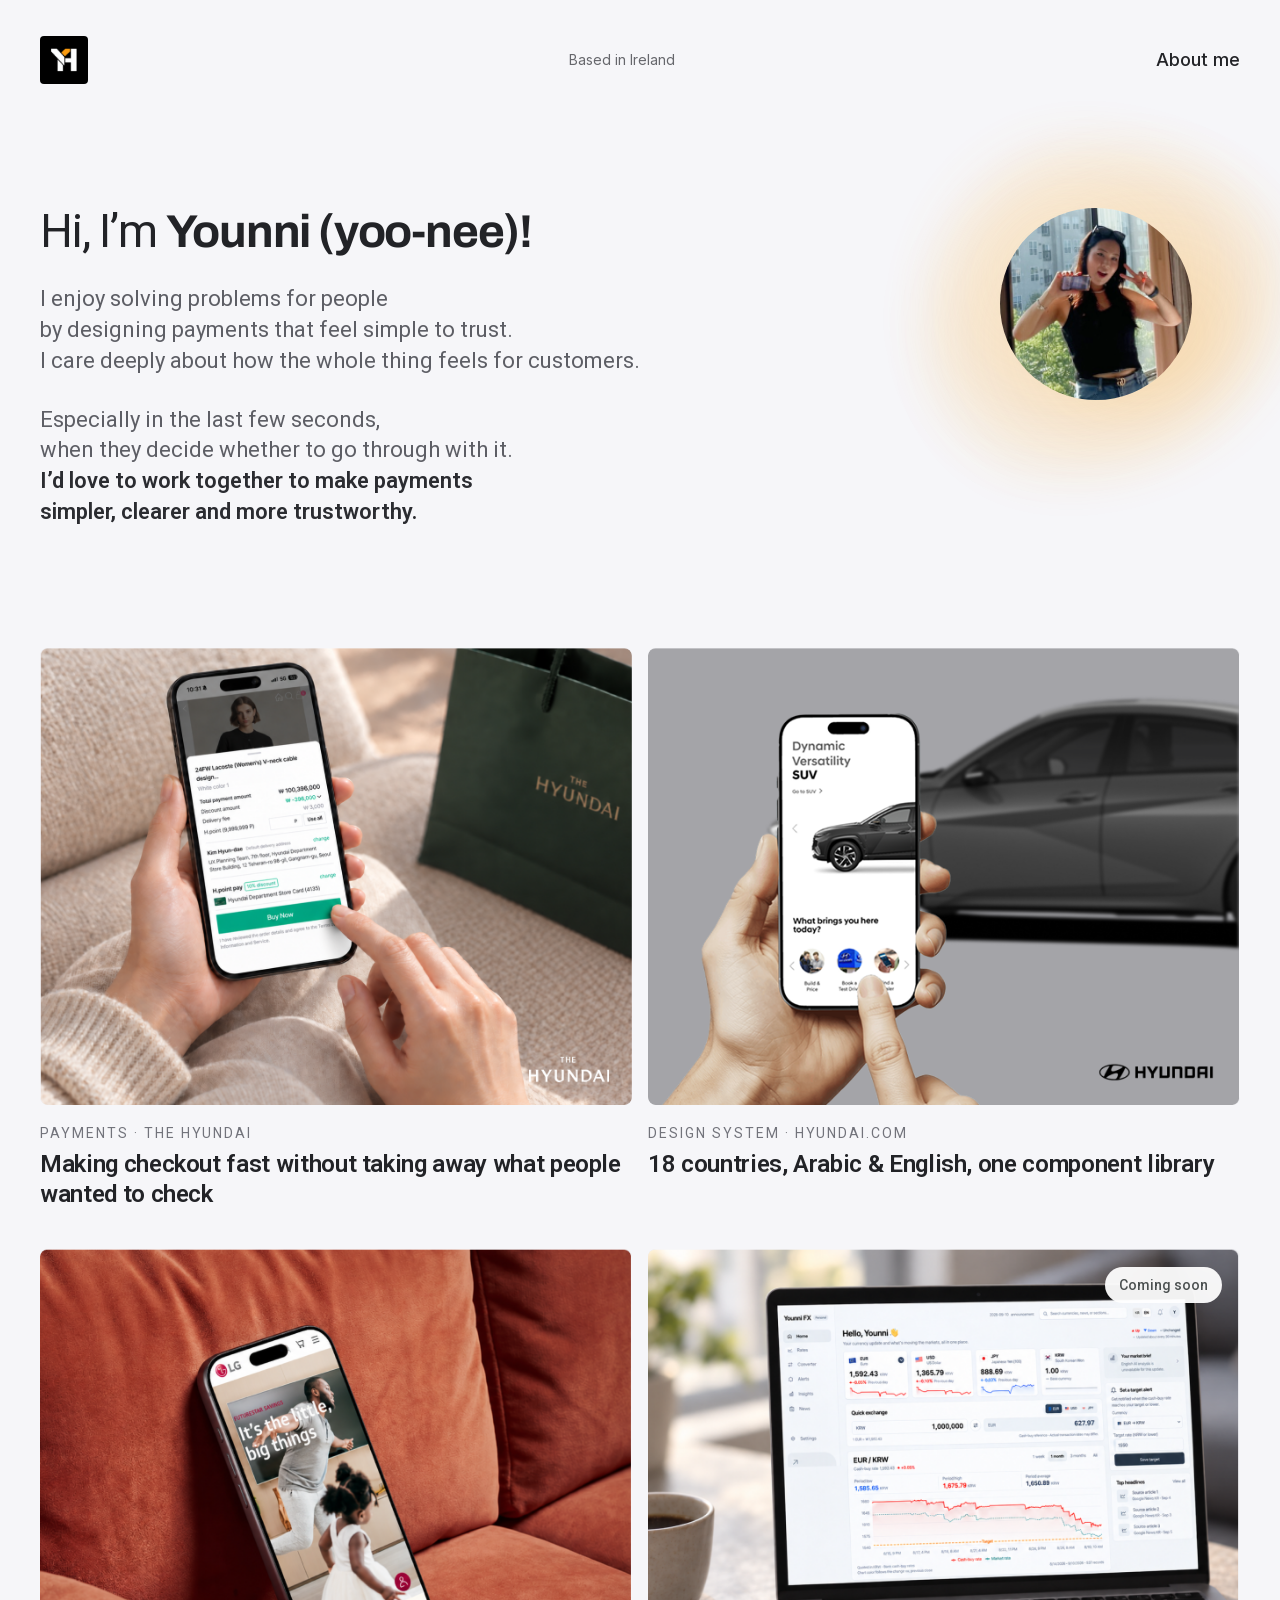
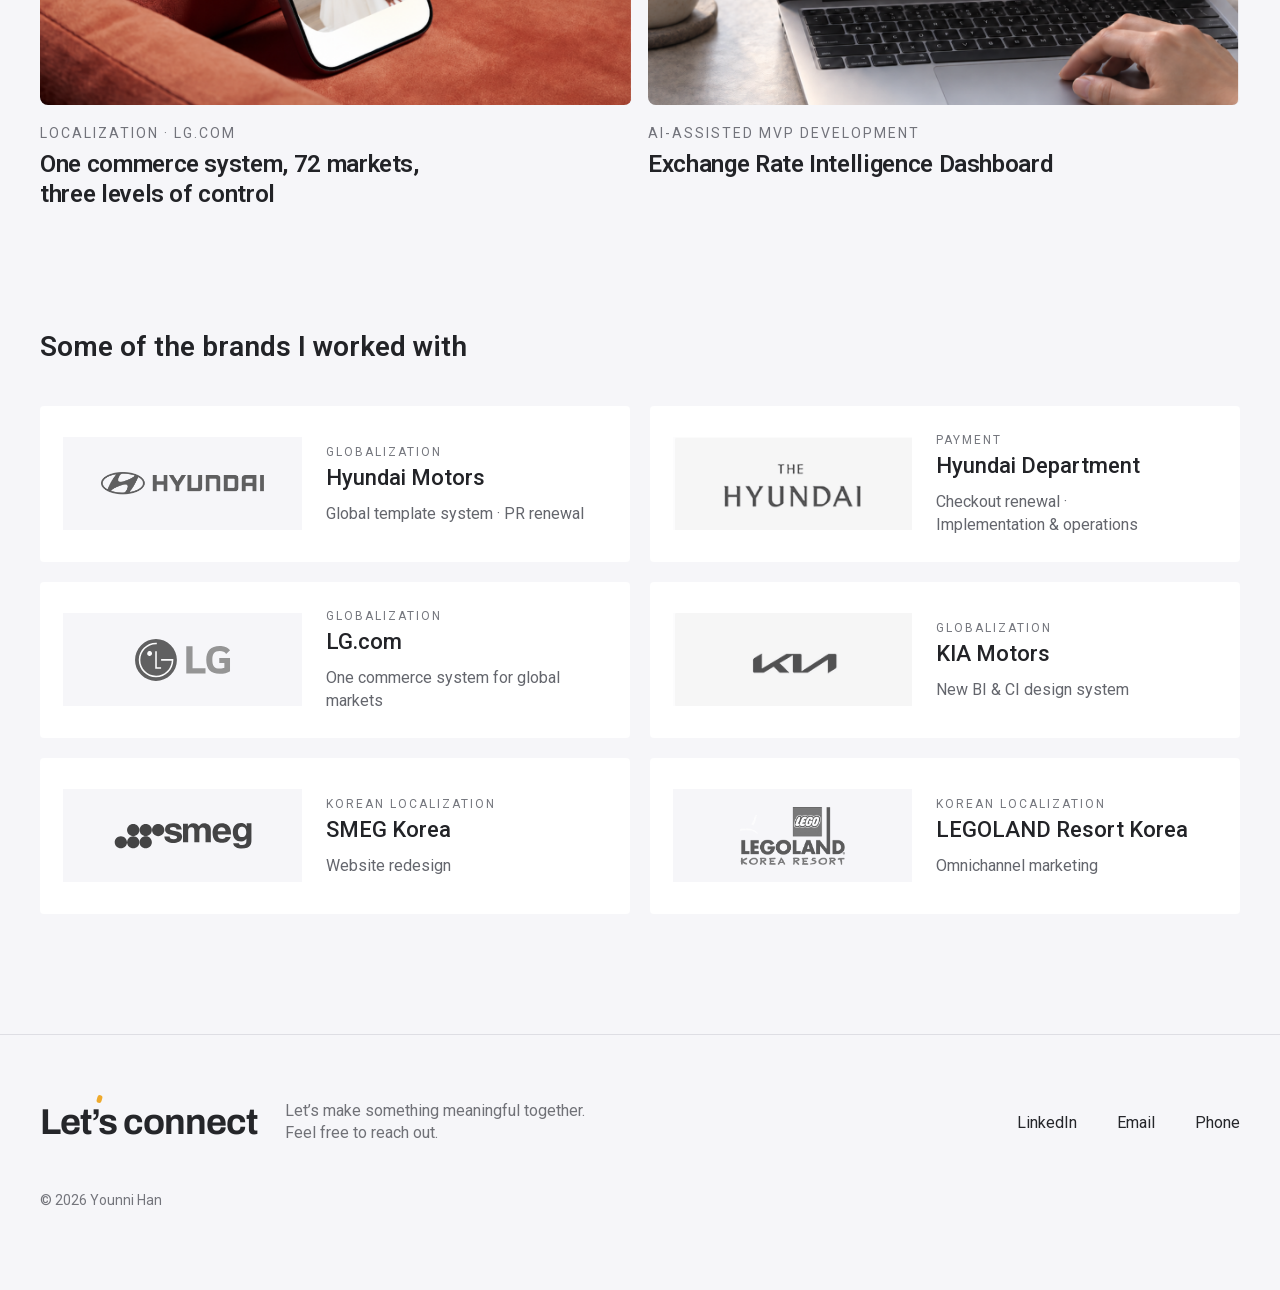
==== commit 7aeebf60: "Refresh portfolio pages and remove Page2 and Page3 project navigation" ====
--- a/index.html
+++ b/index.html
@@ -1,2 +1,319 @@
-<!DOCTYPE html><!--XGngXJlxx0eFNr7vDBwaz--><html lang="ko" class="inter_ea17e2e7-module__yN3O7a__variable roboto_a9c94077-module__2408KW__variable"><head><meta charSet="utf-8"/><meta name="viewport" content="width=device-width, initial-scale=1"/><link rel="preload" href="/_next/static/media/83afe278b6a6bb3c-s.p.3a6ba036.woff2" as="font" crossorigin="" type="font/woff2"/><link rel="preload" href="/_next/static/media/ce62453a442c7f35-s.p.124b2306.woff2" as="font" crossorigin="" type="font/woff2"/><link rel="preload" href="/images/main/logo.png" as="image"/><link rel="stylesheet" href="/_next/static/chunks/53c2a6c01c41eeed.css" data-precedence="next"/><link rel="stylesheet" href="/_next/static/chunks/f8e19a516934bf8f.css" data-precedence="next"/><link rel="stylesheet" href="/_next/static/chunks/f5065ac581ae23be.css" data-precedence="next"/><link rel="preload" as="script" fetchPriority="low" href="/_next/static/chunks/669cbb8ee9021463.js"/><script src="/_next/static/chunks/82abf2d65f5428ae.js" async=""></script><script src="/_next/static/chunks/feda18867b11d201.js" async=""></script><script src="/_next/static/chunks/c284ff537f4f1dda.js" async=""></script><script src="/_next/static/chunks/turbopack-a6bf69ad2b3335c2.js" async=""></script><script src="/_next/static/chunks/ff1a16fafef87110.js" async=""></script><script src="/_next/static/chunks/d2be314c3ece3fbe.js" async=""></script><script src="/_next/static/chunks/7c92e96509cd355e.js" async=""></script><script src="/_next/static/chunks/e6261d36fb915ebf.js" async=""></script><meta name="next-size-adjust" content=""/><link rel="icon" href="/favicon.ico?favicon.6a0b2863.ico" sizes="32x21" type="image/x-icon"/><script src="/_next/static/chunks/a6dad97d9634a72d.js" noModule=""></script></head><body><div hidden=""><!--$--><!--/$--></div><div class="Container1200-module-scss-module__VJyHhq__container Container1200-module-scss-module__VJyHhq__white "><div><header><div class="Header-module-scss-module__7sz-Mq__header"><img class="Header-module-scss-module__7sz-Mq__logo" src="/images/main/logo.png" alt="logo"/><div><a class="Header-module-scss-module__7sz-Mq__link" href="/resume.pdf" target="_blank" rel="noopener noreferrer">Resume</a><a class="Header-module-scss-module__7sz-Mq__link" href="/aboutMe/">About me</a></div></div></header><div class="home-module-scss-module__wGiYtq__info_box"><div class="home-module-scss-module__wGiYtq__info_list"><h1 class="home-module-scss-module__wGiYtq__name"><span>From</span> User Insights <span>to</span><br/> Business Outcomes</h1><span class="home-module-scss-module__wGiYtq__info">I’m passionate about turning <b>user driven data</b> into<br/>effective <b>user platforms</b> that meet the<!-- --> <b>goals of the business.</b></span><div class="home-module-scss-module__wGiYtq__info2"><p><b>Let’s build meaningful products together.</b><br/>Feel free to reach out.</p><div class="home-module-scss-module__wGiYtq__btn_box"><button type="button">E-mail</button><a class="home-module-scss-module__wGiYtq__link" href="https://www.linkedin.com/in/younni-han-0b0609260/" target="_blank">Linked in</a></div></div><div class="LogoMarquee-module-scss-module__4MNI_W__wrap"><div class="LogoMarquee-module-scss-module__4MNI_W__fade LogoMarquee-module-scss-module__4MNI_W__left"></div><div class="LogoMarquee-module-scss-module__4MNI_W__fade LogoMarquee-module-scss-module__4MNI_W__right"></div><div class="swiper LogoMarquee-module-scss-module__4MNI_W__swiper"><div class="swiper-wrapper"><div class="swiper-slide LogoMarquee-module-scss-module__4MNI_W__slide"><div class="LogoMarquee-module-scss-module__4MNI_W__logo"><img alt="Hyundai" loading="lazy" width="151" height="50" decoding="async" data-nimg="1" style="color:transparent" src="/images/main/item_1.png"/></div></div><div class="swiper-slide LogoMarquee-module-scss-module__4MNI_W__slide"><div class="LogoMarquee-module-scss-module__4MNI_W__logo"><img alt="The Hyundai" loading="lazy" width="122" height="50" decoding="async" data-nimg="1" style="color:transparent" src="/images/main/item_2.png"/></div></div><div class="swiper-slide LogoMarquee-module-scss-module__4MNI_W__slide"><div class="LogoMarquee-module-scss-module__4MNI_W__logo"><img alt="LG" loading="lazy" width="62" height="50" decoding="async" data-nimg="1" style="color:transparent" src="/images/main/item_3.png"/></div></div><div class="swiper-slide LogoMarquee-module-scss-module__4MNI_W__slide"><div class="LogoMarquee-module-scss-module__4MNI_W__logo"><img alt="Smeg" loading="lazy" width="116" height="50" decoding="async" data-nimg="1" style="color:transparent" src="/images/main/item_4.png"/></div></div><div class="swiper-slide LogoMarquee-module-scss-module__4MNI_W__slide"><div class="LogoMarquee-module-scss-module__4MNI_W__logo"><img alt="Lego" loading="lazy" width="125" height="50" decoding="async" data-nimg="1" style="color:transparent" src="/images/main/item_5.png"/></div></div><div class="swiper-slide LogoMarquee-module-scss-module__4MNI_W__slide"><div class="LogoMarquee-module-scss-module__4MNI_W__logo"><img alt="Hyundai" loading="lazy" width="151" height="50" decoding="async" data-nimg="1" style="color:transparent" src="/images/main/item_1.png"/></div></div><div class="swiper-slide LogoMarquee-module-scss-module__4MNI_W__slide"><div class="LogoMarquee-module-scss-module__4MNI_W__logo"><img alt="The Hyundai" loading="lazy" width="122" height="50" decoding="async" data-nimg="1" style="color:transparent" src="/images/main/item_2.png"/></div></div><div class="swiper-slide LogoMarquee-module-scss-module__4MNI_W__slide"><div class="LogoMarquee-module-scss-module__4MNI_W__logo"><img alt="LG" loading="lazy" width="62" height="50" decoding="async" data-nimg="1" style="color:transparent" src="/images/main/item_3.png"/></div></div><div class="swiper-slide LogoMarquee-module-scss-module__4MNI_W__slide"><div class="LogoMarquee-module-scss-module__4MNI_W__logo"><img alt="Smeg" loading="lazy" width="116" height="50" decoding="async" data-nimg="1" style="color:transparent" src="/images/main/item_4.png"/></div></div><div class="swiper-slide LogoMarquee-module-scss-module__4MNI_W__slide"><div class="LogoMarquee-module-scss-module__4MNI_W__logo"><img alt="Lego" loading="lazy" width="125" height="50" decoding="async" data-nimg="1" style="color:transparent" src="/images/main/item_5.png"/></div></div></div></div></div></div><div class="home-module-scss-module__wGiYtq__list"><a class="WorkCard-module-scss-module__exmqaG__card" href="/page1/"><div class="WorkCard-module-scss-module__exmqaG__imageWrap"><img alt="page1" loading="lazy" width="570" height="440" decoding="async" data-nimg="1" style="color:transparent;object-fit:cover" src="/images/main/main_img_01.png"/></div><div class="WorkCard-module-scss-module__exmqaG__text"><p class="WorkCard-module-scss-module__exmqaG__caption">Easy Payment Service Implementation</p><h3 class="WorkCard-module-scss-module__exmqaG__title"> <!-- -->Boosting Conversion by over 75%, 
-Reduce time 42s →6s</h3></div></a><a class="WorkCard-module-scss-module__exmqaG__card" href="/page2/"><div class="WorkCard-module-scss-module__exmqaG__imageWrap"><img alt="page2" loading="lazy" width="570" height="440" decoding="async" data-nimg="1" style="color:transparent;object-fit:cover" src="/images/main/main_img_02.png"/></div><div class="WorkCard-module-scss-module__exmqaG__text"><p class="WorkCard-module-scss-module__exmqaG__caption">Consulting &amp; Strategy : LG.com E-commerce</p><h3 class="WorkCard-module-scss-module__exmqaG__title"> <!-- -->Global UX Consulting for Template Standardization</h3></div></a><a class="WorkCard-module-scss-module__exmqaG__card" href="/page3/"><div class="WorkCard-module-scss-module__exmqaG__imageWrap"><img alt="page3" loading="lazy" width="570" height="440" decoding="async" data-nimg="1" style="color:transparent;object-fit:cover" src="/images/main/main_img_03.png"/></div><div class="WorkCard-module-scss-module__exmqaG__text"><p class="WorkCard-module-scss-module__exmqaG__caption">Renewal front &amp; AEM guide: Hyundai.com</p><h3 class="WorkCard-module-scss-module__exmqaG__title"> <!-- -->Global Common Template Project</h3></div></a><a class="WorkCard-module-scss-module__exmqaG__card" href="/page4/"><div class="WorkCard-module-scss-module__exmqaG__imageWrap"><img alt="page4" loading="lazy" width="570" height="440" decoding="async" data-nimg="1" style="color:transparent;object-fit:cover" src="/images/main/main_img_04.png"/></div><div class="WorkCard-module-scss-module__exmqaG__text"><p class="WorkCard-module-scss-module__exmqaG__caption">Find out more strategy to UI design works</p><h3 class="WorkCard-module-scss-module__exmqaG__title"> <!-- -->Appendix : See more about works</h3></div></a></div></div></div></div><!--$--><!--/$--><script src="/_next/static/chunks/669cbb8ee9021463.js" id="_R_" async=""></script><script>(self.__next_f=self.__next_f||[]).push([0])</script><script>self.__next_f.push([1,"1:\"$Sreact.fragment\"\n2:I[39756,[\"/_next/static/chunks/ff1a16fafef87110.js\",\"/_next/static/chunks/d2be314c3ece3fbe.js\"],\"default\"]\n3:I[37457,[\"/_next/static/chunks/ff1a16fafef87110.js\",\"/_next/static/chunks/d2be314c3ece3fbe.js\"],\"default\"]\n4:I[22016,[\"/_next/static/chunks/7c92e96509cd355e.js\",\"/_next/static/chunks/e6261d36fb915ebf.js\"],\"\"]\n5:I[44801,[\"/_next/static/chunks/7c92e96509cd355e.js\",\"/_next/static/chunks/e6261d36fb915ebf.js\"],\"default\"]\n6:I[40530,[\"/_next/static/chunks/7c92e96509cd355e.js\",\"/_next/static/chunks/e6261d36fb915ebf.js\"],\"default\"]\n7:I[85437,[\"/_next/static/chunks/7c92e96509cd355e.js\",\"/_next/static/chunks/e6261d36fb915ebf.js\"],\"Image\"]\n13:I[68027,[],\"default\"]\n:HL[\"/_next/static/chunks/53c2a6c01c41eeed.css\",\"style\"]\n:HL[\"/_next/static/media/83afe278b6a6bb3c-s.p.3a6ba036.woff2\",\"font\",{\"crossOrigin\":\"\",\"type\":\"font/woff2\"}]\n:HL[\"/_next/static/media/ce62453a442c7f35-s.p.124b2306.woff2\",\"font\",{\"crossOrigin\":\"\",\"type\":\"font/woff2\"}]\n:HL[\"/_next/static/chunks/f8e19a516934bf8f.css\",\"style\"]\n:HL[\"/_next/static/chunks/f5065ac581ae23be.css\",\"style\"]\n:HL[\"/images/main/logo.png\",\"image\"]\n"])</script><script>self.__next_f.push([1,"0:{\"P\":null,\"b\":\"XGngXJlxx0eFNr7vDBwaz\",\"c\":[\"\",\"\"],\"q\":\"\",\"i\":false,\"f\":[[[\"\",{\"children\":[\"__PAGE__\",{}]},\"$undefined\",\"$undefined\",true],[[\"$\",\"$1\",\"c\",{\"children\":[[[\"$\",\"link\",\"0\",{\"rel\":\"stylesheet\",\"href\":\"/_next/static/chunks/53c2a6c01c41eeed.css\",\"precedence\":\"next\",\"crossOrigin\":\"$undefined\",\"nonce\":\"$undefined\"}]],[\"$\",\"html\",null,{\"lang\":\"ko\",\"className\":\"inter_ea17e2e7-module__yN3O7a__variable roboto_a9c94077-module__2408KW__variable\",\"children\":[\"$\",\"body\",null,{\"children\":[\"$\",\"$L2\",null,{\"parallelRouterKey\":\"children\",\"error\":\"$undefined\",\"errorStyles\":\"$undefined\",\"errorScripts\":\"$undefined\",\"template\":[\"$\",\"$L3\",null,{}],\"templateStyles\":\"$undefined\",\"templateScripts\":\"$undefined\",\"notFound\":[[[\"$\",\"title\",null,{\"children\":\"404: This page could not be found.\"}],[\"$\",\"div\",null,{\"style\":{\"fontFamily\":\"system-ui,\\\"Segoe UI\\\",Roboto,Helvetica,Arial,sans-serif,\\\"Apple Color Emoji\\\",\\\"Segoe UI Emoji\\\"\",\"height\":\"100vh\",\"textAlign\":\"center\",\"display\":\"flex\",\"flexDirection\":\"column\",\"alignItems\":\"center\",\"justifyContent\":\"center\"},\"children\":[\"$\",\"div\",null,{\"children\":[[\"$\",\"style\",null,{\"dangerouslySetInnerHTML\":{\"__html\":\"body{color:#000;background:#fff;margin:0}.next-error-h1{border-right:1px solid rgba(0,0,0,.3)}@media (prefers-color-scheme:dark){body{color:#fff;background:#000}.next-error-h1{border-right:1px solid rgba(255,255,255,.3)}}\"}}],[\"$\",\"h1\",null,{\"className\":\"next-error-h1\",\"style\":{\"display\":\"inline-block\",\"margin\":\"0 20px 0 0\",\"padding\":\"0 23px 0 0\",\"fontSize\":24,\"fontWeight\":500,\"verticalAlign\":\"top\",\"lineHeight\":\"49px\"},\"children\":404}],[\"$\",\"div\",null,{\"style\":{\"display\":\"inline-block\"},\"children\":[\"$\",\"h2\",null,{\"style\":{\"fontSize\":14,\"fontWeight\":400,\"lineHeight\":\"49px\",\"margin\":0},\"children\":\"This page could not be found.\"}]}]]}]}]],[]],\"forbidden\":\"$undefined\",\"unauthorized\":\"$undefined\"}]}]}]]}],{\"children\":[[\"$\",\"$1\",\"c\",{\"children\":[[\"$\",\"div\",null,{\"className\":\"Container1200-module-scss-module__VJyHhq__container Container1200-module-scss-module__VJyHhq__white \",\"children\":[\"$\",\"div\",null,{\"children\":[[\"$\",\"header\",null,{\"children\":[\"$\",\"div\",null,{\"className\":\"Header-module-scss-module__7sz-Mq__header\",\"children\":[[\"$\",\"img\",null,{\"className\":\"Header-module-scss-module__7sz-Mq__logo\",\"src\":\"/images/main/logo.png\",\"alt\":\"logo\"}],[\"$\",\"div\",null,{\"children\":[[\"$\",\"a\",null,{\"className\":\"Header-module-scss-module__7sz-Mq__link\",\"href\":\"/resume.pdf\",\"target\":\"_blank\",\"rel\":\"noopener noreferrer\",\"children\":\"Resume\"}],[\"$\",\"$L4\",null,{\"className\":\"Header-module-scss-module__7sz-Mq__link\",\"href\":\"/aboutMe\",\"children\":\"About me\"}]]}]]}]}],[\"$\",\"div\",null,{\"className\":\"home-module-scss-module__wGiYtq__info_box\",\"children\":[[\"$\",\"div\",null,{\"className\":\"home-module-scss-module__wGiYtq__info_list\",\"children\":[[\"$\",\"h1\",null,{\"className\":\"home-module-scss-module__wGiYtq__name\",\"children\":[[\"$\",\"span\",null,{\"children\":\"From\"}],\" User Insights \",[\"$\",\"span\",null,{\"children\":\"to\"}],[\"$\",\"br\",null,{}],\" Business Outcomes\"]}],[\"$\",\"span\",null,{\"className\":\"home-module-scss-module__wGiYtq__info\",\"children\":[\"I’m passionate about turning \",[\"$\",\"b\",null,{\"children\":\"user driven data\"}],\" into\",[\"$\",\"br\",null,{}],\"effective \",[\"$\",\"b\",null,{\"children\":\"user platforms\"}],\" that meet the\",\" \",[\"$\",\"b\",null,{\"children\":\"goals of the business.\"}]]}],[\"$\",\"div\",null,{\"className\":\"home-module-scss-module__wGiYtq__info2\",\"children\":[[\"$\",\"p\",null,{\"children\":[[\"$\",\"b\",null,{\"children\":\"Let’s build meaningful products together.\"}],[\"$\",\"br\",null,{}],\"Feel free to reach out.\"]}],[\"$\",\"div\",null,{\"className\":\"home-module-scss-module__wGiYtq__btn_box\",\"children\":[[\"$\",\"$L5\",null,{\"email\":\"han.seung4639@gmail.com\"}],[\"$\",\"a\",null,{\"className\":\"home-module-scss-module__wGiYtq__link\",\"href\":\"https://www.linkedin.com/in/younni-han-0b0609260/\",\"target\":\"_blank\",\"children\":\"Linked in\"}]]}]]}],[\"$\",\"$L6\",null,{\"logos\":[{\"src\":\"/images/main/item_1.png\",\"alt\":\"Hyundai\",\"w\":151},{\"src\":\"/images/main/item_2.png\",\"alt\":\"The Hyundai\",\"w\":122},{\"src\":\"/images/main/item_3.png\",\"alt\":\"LG\",\"w\":62},{\"src\":\"/images/main/item_4.png\",\"alt\":\"Smeg\",\"w\":116},{\"src\":\"/images/main/item_5.png\",\"alt\":\"Lego\",\"w\":125}]}]]}],[\"$\",\"div\",null,{\"className\":\"home-module-scss-module__wGiYtq__list\",\"children\":[[\"$\",\"$L4\",\"work-1\",{\"href\":\"/page1\",\"className\":\"WorkCard-module-scss-module__exmqaG__card\",\"children\":[[\"$\",\"div\",null,{\"className\":\"WorkCard-module-scss-module__exmqaG__imageWrap\",\"children\":[\"$\",\"$L7\",null,{\"src\":\"/images/main/main_img_01.png\",\"alt\":\"page1\",\"width\":570,\"height\":440,\"style\":{\"objectFit\":\"cover\"}}]}],[\"$\",\"div\",null,{\"className\":\"WorkCard-module-scss-module__exmqaG__text\",\"children\":[\"$L8\",\"$L9\"]}]]}],\"$La\",\"$Lb\",\"$Lc\"]}]]}]]}]}],[\"$Ld\",\"$Le\",\"$Lf\",\"$L10\"],\"$L11\"]}],{},null,false,false]},null,false,false],\"$L12\",false]],\"m\":\"$undefined\",\"G\":[\"$13\",[]],\"S\":true}\n"])</script><script>self.__next_f.push([1,"14:I[97367,[\"/_next/static/chunks/ff1a16fafef87110.js\",\"/_next/static/chunks/d2be314c3ece3fbe.js\"],\"OutletBoundary\"]\n15:\"$Sreact.suspense\"\n17:I[97367,[\"/_next/static/chunks/ff1a16fafef87110.js\",\"/_next/static/chunks/d2be314c3ece3fbe.js\"],\"ViewportBoundary\"]\n19:I[97367,[\"/_next/static/chunks/ff1a16fafef87110.js\",\"/_next/static/chunks/d2be314c3ece3fbe.js\"],\"MetadataBoundary\"]\n8:[\"$\",\"p\",null,{\"className\":\"WorkCard-module-scss-module__exmqaG__caption\",\"children\":\"Easy Payment Service Implementation\"}]\n9:[\"$\",\"h3\",null,{\"className\":\"WorkCard-module-scss-module__exmqaG__title\",\"children\":[\" \",\"Boosting Conversion by over 75%, \\nReduce time 42s →6s\"]}]\na:[\"$\",\"$L4\",\"work-2\",{\"href\":\"/page2\",\"className\":\"WorkCard-module-scss-module__exmqaG__card\",\"children\":[[\"$\",\"div\",null,{\"className\":\"WorkCard-module-scss-module__exmqaG__imageWrap\",\"children\":[\"$\",\"$L7\",null,{\"src\":\"/images/main/main_img_02.png\",\"alt\":\"page2\",\"width\":570,\"height\":440,\"style\":{\"objectFit\":\"cover\"}}]}],[\"$\",\"div\",null,{\"className\":\"WorkCard-module-scss-module__exmqaG__text\",\"children\":[[\"$\",\"p\",null,{\"className\":\"WorkCard-module-scss-module__exmqaG__caption\",\"children\":\"Consulting \u0026 Strategy : LG.com E-commerce\"}],[\"$\",\"h3\",null,{\"className\":\"WorkCard-module-scss-module__exmqaG__title\",\"children\":[\" \",\"Global UX Consulting for Template Standardization\"]}]]}]]}]\nb:[\"$\",\"$L4\",\"work-3\",{\"href\":\"/page3\",\"className\":\"WorkCard-module-scss-module__exmqaG__card\",\"children\":[[\"$\",\"div\",null,{\"className\":\"WorkCard-module-scss-module__exmqaG__imageWrap\",\"children\":[\"$\",\"$L7\",null,{\"src\":\"/images/main/main_img_03.png\",\"alt\":\"page3\",\"width\":570,\"height\":440,\"style\":{\"objectFit\":\"cover\"}}]}],[\"$\",\"div\",null,{\"className\":\"WorkCard-module-scss-module__exmqaG__text\",\"children\":[[\"$\",\"p\",null,{\"className\":\"WorkCard-module-scss-module__exmqaG__caption\",\"children\":\"Renewal front \u0026 AEM guide: Hyundai.com\"}],[\"$\",\"h3\",null,{\"className\":\"WorkCard-module-scss-module__exmqaG__title\",\"children\":[\" \",\"Global Common Template Project\"]}]]}]]}]\nc:[\"$\",\"$L4\",\"work-4\",{\"href\":\"/page4\",\"className\":\"WorkCard-module-scss-module__exmqaG__card\",\"children\":[[\"$\",\"div\",null,{\"className\":\"WorkCard-module-scss-module__exmqaG__imageWrap\",\"children\":[\"$\",\"$L7\",null,{\"src\":\"/images/main/main_img_04.png\",\"alt\":\"page4\",\"width\":570,\"height\":440,\"style\":{\"objectFit\":\"cover\"}}]}],[\"$\",\"div\",null,{\"className\":\"WorkCard-module-scss-module__exmqaG__text\",\"children\":[[\"$\",\"p\",null,{\"className\":\"WorkCard-module-scss-module__exmqaG__caption\",\"children\":\"Find out more strategy to UI design works\"}],[\"$\",\"h3\",null,{\"className\":\"WorkCard-module-scss-module__exmqaG__title\",\"children\":[\" \",\"Appendix : See more about works\"]}]]}]]}]\nd:[\"$\",\"link\",\"0\",{\"rel\":\"stylesheet\",\"href\":\"/_next/static/chunks/f8e19a516934bf8f.css\",\"precedence\":\"next\",\"crossOrigin\":\"$undefined\",\"nonce\":\"$undefined\"}]\ne:[\"$\",\"link\",\"1\",{\"rel\":\"stylesheet\",\"href\":\"/_next/static/chunks/f5065ac581ae23be.css\",\"precedence\":\"next\",\"crossOrigin\":\"$undefined\",\"nonce\":\"$undefined\"}]\nf:[\"$\",\"script\",\"script-0\",{\"src\":\"/_next/static/chunks/7c92e96509cd355e.js\",\"async\":true,\"nonce\":\"$undefined\"}]\n10:[\"$\",\"script\",\"script-1\",{\"src\":\"/_next/static/chunks/e6261d36fb915ebf.js\",\"async\":true,\"nonce\":\"$undefined\"}]\n11:[\"$\",\"$L14\",null,{\"children\":[\"$\",\"$15\",null,{\"name\":\"Next.MetadataOutlet\",\"children\":\"$@16\"}]}]\n12:[\"$\",\"$1\",\"h\",{\"children\":[null,[\"$\",\"$L17\",null,{\"children\":\"$L18\"}],[\"$\",\"div\",null,{\"hidden\":true,\"children\":[\"$\",\"$L19\",null,{\"children\":[\"$\",\"$15\",null,{\"name\":\"Next.Metadata\",\"children\":\"$L1a\"}]}]}],[\"$\",\"meta\",null,{\"name\":\"next-size-adjust\",\"content\":\"\"}]]}]\n"])</script><script>self.__next_f.push([1,"18:[[\"$\",\"meta\",\"0\",{\"charSet\":\"utf-8\"}],[\"$\",\"meta\",\"1\",{\"name\":\"viewport\",\"content\":\"width=device-width, initial-scale=1\"}]]\n"])</script><script>self.__next_f.push([1,"1b:I[27201,[\"/_next/static/chunks/ff1a16fafef87110.js\",\"/_next/static/chunks/d2be314c3ece3fbe.js\"],\"IconMark\"]\n16:null\n1a:[[\"$\",\"link\",\"0\",{\"rel\":\"icon\",\"href\":\"/favicon.ico?favicon.6a0b2863.ico\",\"sizes\":\"32x21\",\"type\":\"image/x-icon\"}],[\"$\",\"$L1b\",\"1\",{}]]\n"])</script></body></html>+<!doctype html>
+<html lang="en">
+  <head>
+    <meta charset="utf-8" />
+    <meta name="viewport" content="width=device-width,initial-scale=1" />
+    <meta
+      name="description"
+      content="Younni Han — Product designer making payments simpler, clearer and more trustworthy. Selected work in payment UX, global design systems and commerce."
+    />
+    <meta name="theme-color" content="#F6F6F9" />
+    <title>Younni Han — Product Designer</title>
+    <link rel="icon" href="/favicon.ico" />
+    <link
+      rel="preload"
+      href="/page1/assets/fonts/archivo-700.ttf"
+      as="font"
+      type="font/ttf"
+      crossorigin
+    />
+    <link rel="stylesheet" href="/shared/site.css" />
+    <link rel="stylesheet" href="/main/styles.css" />
+    <script src="/shared/site.js" defer></script>
+    <script src="/main/portrait.js" defer></script>
+  </head>
+  <body>
+    <a class="skip-link" href="#selected-work">Skip to selected work</a>
+    <header class="portfolio-header">
+      <a href="/" aria-label="Younni Han — Home"
+        ><img
+          class="logo"
+          src="/page1/assets/logo.png"
+          alt="Younni Han"
+          width="60"
+          height="60" /></a
+      ><span class="location">Based in Ireland</span
+      ><a href="/aboutMe/">About me</a>
+    </header>
+    <main class="main-wrap">
+      <section class="introduction" aria-labelledby="intro-title">
+        <div>
+          <h1 id="intro-title">Hi, I’m <strong>Younni (yoo-nee)!</strong></h1>
+          <div class="intro-copy">
+            <p>
+              <span class="intro-line"
+                >I enjoy solving problems for people</span
+              >
+              <span class="intro-line"
+                >by designing payments that feel simple to trust.</span
+              >
+              <span class="intro-line"
+                >I care deeply about how the whole thing feels for
+                customers.</span
+              >
+            </p>
+            <p>
+              <span class="intro-line"
+                >Especially in the last few seconds,</span
+              >
+              <span class="intro-line"
+                >when they decide whether to go through with it.</span
+              >
+              <strong>
+                <span class="intro-line"
+                  >I’d love to work together to make payments</span
+                >
+                <span class="intro-line"
+                  >simpler, clearer and more trustworthy.</span
+                >
+              </strong>
+            </p>
+          </div>
+        </div>
+        <span class="portrait-orbit"
+          ><span class="portrait-aura">
+            <span
+              class="design-image portrait"
+              style="
+                --crop-x: 1272;
+                --crop-y: 281;
+                --crop-w: 184;
+                --crop-h: 184;
+              "
+              ><img
+                src="/assets/main/design-assets.png"
+                width="1920"
+                height="3097"
+                alt="Younni smiling and holding a cup"
+                loading="eager"
+                decoding="async"
+            /></span> </span
+        ></span>
+      </section>
+      <section
+        class="projects"
+        id="selected-work"
+        aria-label="Selected projects"
+      >
+        <div class="project-grid">
+          <a href="/page1/" class="project-card"
+            ><div class="project-visual">
+              <span
+                class="design-image"
+                style="
+                  --crop-x: 280;
+                  --crop-y: 637;
+                  --crop-w: 674;
+                  --crop-h: 520;
+                "
+                ><img
+                  src="/assets/main/design-assets.png"
+                  width="1920"
+                  height="3097"
+                  alt="The Hyundai checkout on a phone held beside a shopping bag"
+                  loading="lazy"
+                  decoding="async"
+              /></span>
+            </div>
+            <p class="project-meta-label">Payments · The Hyundai</p>
+            <h2>
+              Making checkout fast without taking away what people wanted to
+              check
+            </h2></a
+          >
+          <a href="/page3/" class="project-card"
+            ><div class="project-visual">
+              <span
+                class="design-image"
+                style="
+                  --crop-x: 968;
+                  --crop-y: 637;
+                  --crop-w: 674;
+                  --crop-h: 520;
+                "
+                ><img
+                  src="/assets/main/design-assets.png"
+                  width="1920"
+                  height="3097"
+                  alt="Hyundai vehicle shopping experience on a phone in front of an SUV"
+                  loading="lazy"
+                  decoding="async"
+              /></span>
+            </div>
+            <p class="project-meta-label">Design system · Hyundai.com</p>
+            <h2>
+              18 countries, Arabic &amp; English, one component library
+            </h2></a
+          >
+          <a href="/page2/" class="project-card"
+            ><div class="project-visual">
+              <span
+                class="design-image"
+                style="
+                  --crop-x: 280;
+                  --crop-y: 1308;
+                  --crop-w: 674;
+                  --crop-h: 520;
+                "
+                ><img
+                  src="/assets/main/design-assets.png"
+                  width="1920"
+                  height="3097"
+                  alt="LG mobile shopping website on a phone resting against an orange sofa"
+                  loading="lazy"
+                  decoding="async"
+              /></span>
+            </div>
+            <p class="project-meta-label">Localization · LG.com</p>
+            <h2>
+              One commerce system, 72 markets,<br />three levels of control
+            </h2></a
+          >
+          <article class="project-card project-card-pending">
+            <div class="project-visual">
+              <span
+                class="design-image"
+                style="
+                  --crop-x: 968;
+                  --crop-y: 1308;
+                  --crop-w: 674;
+                  --crop-h: 520;
+                "
+                ><img
+                  src="/assets/main/design-assets.png"
+                  width="1920"
+                  height="3097"
+                  alt="Exchange rate dashboard displayed on a laptop"
+                  loading="lazy"
+                  decoding="async" /></span
+              ><span class="project-status">Coming soon</span>
+            </div>
+            <p class="project-meta-label">AI-assisted MVP development</p>
+            <h2>Exchange Rate Intelligence Dashboard</h2>
+          </article>
+        </div>
+      </section>
+      <section class="brands" aria-labelledby="brands-title">
+        <h2 id="brands-title">Some of the brands I worked with</h2>
+        <div class="brand-grid">
+          <article class="brand-card">
+            <span class="brand-logo brand-logo-hyundai"
+              ><img
+                src="/assets/main/brands/hyundai.png"
+                width="310"
+                height="44"
+                alt="Hyundai Motors logo"
+                loading="lazy"
+                decoding="async"
+            /></span>
+            <div>
+              <p class="brand-category">Globalization</p>
+              <h3>Hyundai Motors</h3>
+              <p class="brand-description">
+                Global template system · PR renewal
+              </p>
+            </div>
+          </article>
+          <article class="brand-card">
+            <span
+              class="design-image brand-logo"
+              style="
+                --crop-x: 991;
+                --crop-y: 2180;
+                --crop-w: 282;
+                --crop-h: 110;
+              "
+              ><img
+                src="/assets/main/design-assets.png"
+                width="1920"
+                height="3097"
+                alt="Hyundai Department logo"
+                loading="lazy"
+                decoding="async"
+            /></span>
+            <div>
+              <p class="brand-category">Payment</p>
+              <h3>Hyundai Department</h3>
+              <p class="brand-description">
+                Checkout renewal ·<br />Implementation &amp; operations
+              </p>
+            </div>
+          </article>
+          <article class="brand-card">
+            <span class="brand-logo brand-logo-lg"
+              ><img
+                src="/assets/main/brands/lg.svg"
+                width="225"
+                height="99"
+                alt="LG.com logo"
+                loading="lazy"
+                decoding="async"
+            /></span>
+            <div>
+              <p class="brand-category">Globalization</p>
+              <h3>LG.com</h3>
+              <p class="brand-description">
+                One commerce system for global markets
+              </p>
+            </div>
+          </article>
+          <article class="brand-card">
+            <span
+              class="design-image brand-logo"
+              style="
+                --crop-x: 991;
+                --crop-y: 2357;
+                --crop-w: 282;
+                --crop-h: 110;
+              "
+              ><img
+                src="/assets/main/design-assets.png"
+                width="1920"
+                height="3097"
+                alt="KIA Motors logo"
+                loading="lazy"
+                decoding="async"
+            /></span>
+            <div>
+              <p class="brand-category">Globalization</p>
+              <h3>KIA Motors</h3>
+              <p class="brand-description">New BI &amp; CI design system</p>
+            </div>
+          </article>
+          <article class="brand-card">
+            <span class="brand-logo brand-logo-smeg"
+              ><img
+                src="/assets/main/brands/smeg.svg"
+                width="962"
+                height="191"
+                alt="SMEG Korea logo"
+                loading="lazy"
+                decoding="async"
+            /></span>
+            <div>
+              <p class="brand-category">Korean localization</p>
+              <h3>SMEG Korea</h3>
+              <p class="brand-description">Website redesign</p>
+            </div>
+          </article>
+          <article class="brand-card">
+            <span class="brand-logo brand-logo-legoland"
+              ><img
+                src="/assets/main/brands/legoland.webp"
+                width="439"
+                height="190"
+                alt="LEGOLAND Resort Korea logo"
+                loading="lazy"
+                decoding="async"
+            /></span>
+            <div>
+              <p class="brand-category">Korean localization</p>
+              <h3>LEGOLAND Resort Korea</h3>
+              <p class="brand-description">Omnichannel marketing</p>
+            </div>
+          </article>
+        </div>
+      </section>
+    </main>
+  </body>
+</html>
--- a/shared/site.css
+++ b/shared/site.css
@@ -0,0 +1,180 @@
+@font-face {
+  font-family: Archivo;
+  src: url("/page1/assets/fonts/archivo-700.ttf") format("truetype");
+  font-weight: 700;
+  font-style: normal;
+  font-display: swap;
+}
+@font-face {
+  font-family: HeroNavigation;
+  src: url("/_next/static/media/83afe278b6a6bb3c-s.p.3a6ba036.woff2")
+    format("woff2");
+  font-weight: 100 900;
+  font-style: normal;
+  font-display: swap;
+}
+@font-face {
+  font-family: CaseStudy;
+  src: url("/_next/static/media/ce62453a442c7f35-s.p.124b2306.woff2")
+    format("woff2");
+  font-weight: 100 900;
+  font-style: normal;
+  font-display: swap;
+}
+
+/* Shared navigation and contact footer. Scoped to avoid legacy page styles. */
+.portfolio-header {
+  box-sizing: border-box;
+  width: min(1200px, calc(100% - 80px));
+  margin-inline: auto;
+  padding-top: 36px;
+  display: flex;
+  align-items: center;
+  justify-content: space-between;
+  gap: 24px;
+  font-family: HeroNavigation, Arial, sans-serif;
+}
+.portfolio-header a {
+  color: inherit;
+  text-decoration: none;
+}
+.portfolio-header .logo {
+  display: block;
+  width: 48px;
+  height: 48px;
+  border-radius: 4px;
+}
+.portfolio-header .location {
+  font-size: 14px;
+  font-weight: 400;
+  color: var(--header-muted, #66676c);
+}
+.portfolio-header > a:last-child {
+  font-size: 18px;
+  font-weight: 500;
+}
+.portfolio-header a:hover {
+  color: var(--header-accent, #007d62);
+}
+.portfolio-header a:focus-visible {
+  outline: 2px solid #008e70;
+  outline-offset: 8px;
+}
+.site-footer {
+  box-sizing: border-box;
+  width: 100%;
+  padding: 64px 0 80px;
+  border-top: 1px solid #dedee4;
+  background: #f6f6f9;
+  color: #25262a;
+  font-family: CaseStudy, Arial, sans-serif;
+  font-size: 16px;
+  line-height: 1.45;
+  font-weight: 400;
+  text-align: left;
+  color-scheme: light;
+}
+.site-footer *,
+.site-footer *::before,
+.site-footer *::after {
+  box-sizing: border-box;
+}
+.site-footer .footer-inner {
+  width: min(1200px, calc(100% - 80px));
+  margin-inline: auto;
+}
+.site-footer .footer-row {
+  display: flex;
+  align-items: center;
+  justify-content: space-between;
+  gap: 40px;
+}
+.site-footer .footer-message {
+  display: flex;
+  align-items: center;
+  gap: 28px;
+}
+.site-footer .footer-title {
+  position: relative;
+  font-family: Archivo, CaseStudy, Arial, sans-serif;
+  font-size: 36px;
+  font-weight: 700;
+  letter-spacing: -1px;
+  line-height: 1.2;
+  margin: 0;
+  white-space: nowrap;
+}
+.site-footer .footer-title::before {
+  content: "";
+  position: absolute;
+  width: 5px;
+  height: 8px;
+  background: #efaa2d;
+  border-radius: 3px;
+  left: 57px;
+  top: -6px;
+  transform: rotate(15deg);
+}
+.site-footer .footer-copy {
+  font-size: 16px;
+  line-height: 22px;
+  color: #707177;
+  margin: 0;
+}
+.site-footer .footer-links {
+  display: flex;
+  gap: 40px;
+  align-items: center;
+  margin: 0;
+}
+.site-footer .footer-links a {
+  font: inherit;
+  font-size: 16px;
+  color: #25262a;
+  text-decoration: none;
+  padding-block: 12px;
+  transition: color 0.18s;
+}
+.site-footer .footer-links a:hover {
+  color: #007d62;
+  text-decoration: underline;
+  text-underline-offset: 5px;
+}
+.site-footer a:focus-visible {
+  outline: 2px solid #007d62;
+  outline-offset: 5px;
+}
+.site-footer .footer-copyright {
+  color: #74757c;
+  font-size: 14px;
+  margin: 44px 0 0;
+}
+@media (max-width: 900px) {
+  .site-footer .footer-row {
+    align-items: flex-start;
+    flex-direction: column;
+    gap: 24px;
+  }
+}
+@media (max-width: 600px) {
+  .portfolio-header,
+  .site-footer .footer-inner {
+    width: calc(100% - 40px);
+  }
+  .portfolio-header {
+    gap: 16px;
+  }
+  .site-footer .footer-message {
+    align-items: flex-start;
+    flex-direction: column;
+    gap: 16px;
+  }
+  .site-footer .footer-links {
+    gap: 32px;
+  }
+}
+@media (prefers-reduced-motion: reduce) {
+  .site-footer a {
+    transition: none;
+  }
+}
--- a/main/styles.css
+++ b/main/styles.css
@@ -0,0 +1,393 @@
+:root {
+  color-scheme: light;
+  --main-bg: #f6f6f9;
+  --main-ink: #222327;
+  --main-muted: #66676d;
+  --main-accent: #007d62;
+  --main-width: 1200px;
+  --section-gap: 120px;
+}
+* {
+  box-sizing: border-box;
+}
+html {
+  scroll-behavior: smooth;
+  overflow-x: clip;
+}
+body {
+  margin: 0;
+  background: var(--main-bg);
+  color: var(--main-ink);
+  font-family: CaseStudy, Arial, sans-serif;
+  font-size: 18px;
+  line-height: 1.45;
+  overflow-x: clip;
+}
+h1,
+h2,
+h3,
+p,
+figure {
+  margin: 0;
+}
+a {
+  color: inherit;
+  text-decoration: none;
+}
+img {
+  display: block;
+}
+.main-wrap {
+  width: min(var(--main-width), calc(100% - 80px));
+  margin-inline: auto;
+}
+.skip-link {
+  position: absolute;
+  top: -100px;
+  left: 24px;
+  z-index: 10;
+  background: white;
+  padding: 12px 20px;
+}
+.skip-link:focus {
+  top: 12px;
+}
+.introduction {
+  display: grid;
+  isolation: isolate;
+  grid-template-columns: minmax(0, 1fr) 192px;
+  align-items: start;
+  gap: 64px;
+  margin-top: var(--section-gap);
+}
+.introduction h1 {
+  font-size: 46px;
+  line-height: 1.2;
+  font-weight: 400;
+  letter-spacing: -1.2px;
+}
+.introduction > div {
+  max-width: 760px;
+  min-width: 0;
+}
+.introduction h1 strong {
+  font-family: Archivo, CaseStudy, Arial, sans-serif;
+  font-weight: 700;
+}
+.intro-copy {
+  margin-top: 24px;
+  font-size: 22px;
+  line-height: 1.4;
+  color: #5d5e65;
+}
+.intro-copy p + p {
+  margin-top: 28px;
+}
+.intro-copy strong {
+  font-weight: 600;
+  color: #2b2c31;
+}
+.intro-line {
+  display: block;
+  text-wrap: pretty;
+}
+.portrait-orbit {
+  display: block;
+  z-index: -1;
+  width: 192px;
+  margin-top: 4px;
+  transform: translateX(-48px);
+}
+.portrait-aura {
+  position: relative;
+  display: block;
+  width: 100%;
+  isolation: isolate;
+  transform: translate3d(var(--portrait-x, 0px), var(--portrait-y, 0px), 0)
+    rotate(var(--portrait-tilt, 0deg));
+}
+.portrait-aura::before,
+.portrait-aura::after {
+  content: "";
+  position: absolute;
+  pointer-events: none;
+  z-index: -1;
+  inset: -76px -90px;
+  border-radius: 42% 58% 65% 35% / 55% 42% 58% 45%;
+  background: radial-gradient(
+    ellipse at 65% 60%,
+    #f89e175c,
+    #f89e1726 42%,
+    #f89e1700 72%
+  );
+  filter: blur(28px);
+  opacity: 0.75;
+  animation: portrait-glow 9s ease-in-out infinite alternate;
+  transition: opacity 0.6s ease;
+}
+.portrait-aura::after {
+  inset: -60px -100px -80px -70px;
+  background: radial-gradient(
+    ellipse at 35% 35%,
+    #ffd08a66,
+    #f89e172b 40%,
+    #f89e1700 72%
+  );
+  animation-duration: 12s;
+  animation-delay: -5s;
+  animation-direction: alternate-reverse;
+}
+.portrait-aura:hover::before,
+.portrait-aura:hover::after {
+  opacity: 1;
+}
+@keyframes portrait-glow {
+  0% {
+    transform: translate(-8px, 4px) rotate(-12deg) scale(0.94);
+    border-radius: 42% 58% 65% 35% / 55% 42% 58% 45%;
+  }
+  50% {
+    transform: translate(6px, -8px) rotate(12deg) scale(1.06);
+    border-radius: 65% 35% 42% 58% / 40% 60% 35% 65%;
+  }
+  100% {
+    transform: translate(-3px, 9px) rotate(28deg) scale(1);
+    border-radius: 38% 62% 55% 45% / 62% 38% 65% 35%;
+  }
+}
+.portrait {
+  width: 100%;
+  border-radius: 50%;
+}
+/* Show only the exact image slots from the user-supplied PNG. The text and
+   page layout are HTML, and the original image is kept unmodified. */
+.design-image {
+  position: relative;
+  display: block;
+  overflow: hidden;
+  aspect-ratio: var(--crop-w) / var(--crop-h);
+  isolation: isolate;
+}
+.design-image > img {
+  position: absolute;
+  width: calc(1920 / var(--crop-w) * 100%);
+  max-width: none;
+  height: auto;
+  left: calc(var(--crop-x) / var(--crop-w) * -100%);
+  top: calc(var(--crop-y) / var(--crop-h) * -100%);
+}
+.projects {
+  margin-top: var(--section-gap);
+}
+.project-grid {
+  display: grid;
+  grid-template-columns: repeat(2, minmax(0, 1fr));
+  gap: 40px 16px;
+}
+.project-card {
+  display: block;
+  min-width: 0;
+  position: relative;
+  border-radius: 8px;
+  transition: transform 0.6s cubic-bezier(0.22, 1, 0.36, 1);
+}
+.project-visual {
+  display: block;
+  overflow: hidden;
+  border-radius: 8px;
+  position: relative;
+  background: #e7e7ea;
+  box-shadow: 0 2px 8px rgb(0 0 0 / 0);
+  transition: box-shadow 0.6s cubic-bezier(0.22, 1, 0.36, 1);
+}
+.project-visual .design-image {
+  transition: transform 0.75s cubic-bezier(0.22, 1, 0.36, 1);
+}
+.project-meta-label {
+  letter-spacing: 2px;
+  margin-top: 18px;
+  font-size: 14px;
+  line-height: 20px;
+  color: #72737b;
+  font-weight: 400;
+  text-transform: uppercase;
+}
+.project-card h2 {
+  font-family: CaseStudy, Arial, sans-serif;
+  font-size: 24px;
+  line-height: 1.25;
+  font-weight: 600;
+  letter-spacing: -0.35px;
+  margin-top: 6px;
+}
+.project-card:hover,
+.project-card:focus-visible {
+  transform: translateY(-4px);
+}
+.project-card:hover .project-visual,
+.project-card:focus-visible .project-visual {
+  box-shadow:
+    0 18px 40px -12px rgb(0 0 0 / 0.18),
+    0 4px 12px -4px rgb(0 0 0 / 0.08);
+}
+.project-card:hover .design-image,
+.project-card:focus-visible .design-image {
+  transform: scale(1.012);
+}
+.project-card:focus-visible {
+  outline: 2px solid #4d4e54;
+  outline-offset: 8px;
+}
+.project-status {
+  position: absolute;
+  z-index: 1;
+  right: 18px;
+  top: 18px;
+  padding: 8px 14px;
+  background: #fffffff0;
+  border-radius: 24px;
+  color: #4b5050;
+  font-size: 14px;
+  font-weight: 500;
+}
+.brands {
+  margin-top: var(--section-gap);
+  margin-bottom: var(--section-gap);
+}
+.brands > h2 {
+  font-size: 28px;
+  line-height: 1.3;
+  font-weight: 600;
+  margin-bottom: 40px;
+}
+.brand-grid {
+  display: grid;
+  grid-template-columns: repeat(2, minmax(0, 1fr));
+  gap: 20px;
+}
+.brand-card {
+  display: grid;
+  grid-template-columns: 44% minmax(0, 1fr);
+  gap: 24px;
+  align-items: center;
+  background: white;
+  border: 1px solid transparent;
+  border-radius: 4px;
+  padding: 22px;
+  min-height: 156px;
+  cursor: default;
+}
+.brand-logo {
+  display: grid;
+  place-items: center;
+  background: var(--main-bg);
+  width: 100%;
+  aspect-ratio: 282 / 110;
+}
+.brand-logo > img {
+  filter: grayscale(1);
+  opacity: 0.72;
+  transition:
+    filter 0.45s ease,
+    opacity 0.45s ease;
+}
+.brand-logo:not(.design-image) > img {
+  width: 68%;
+  height: auto;
+  max-height: 76%;
+  object-fit: contain;
+}
+.brand-logo.brand-logo-lg > img {
+  width: 40%;
+}
+.brand-logo.brand-logo-smeg > img {
+  width: 58%;
+}
+.brand-logo.brand-logo-legoland > img {
+  width: 44%;
+  max-height: none;
+  place-self: center;
+  /* Center the wordmark, excluding the white decoration on the asset's left. */
+  aspect-ratio: 344 / 190;
+  object-fit: cover;
+  object-position: right center;
+}
+@media (hover: hover) {
+  .brand-card:hover .brand-logo > img {
+    filter: grayscale(0);
+    opacity: 1;
+  }
+}
+.brand-category {
+  font-size: 12px;
+  line-height: 18px;
+  letter-spacing: 2px;
+  text-transform: uppercase;
+  color: #75777e;
+}
+.brand-card h3 {
+  font-size: 22px;
+  line-height: 28px;
+  font-weight: 500;
+  margin-top: 3px;
+}
+.brand-description {
+  font-size: 16px;
+  line-height: 23px;
+  color: #64666d;
+  margin-top: 10px;
+}
+@media (max-width: 1100px) {
+  .introduction {
+    grid-template-columns: minmax(0, 1fr) 160px;
+    gap: 36px;
+  }
+  .portrait-orbit {
+    width: 160px;
+    transform: none;
+  }
+  .brand-card {
+    grid-template-columns: 38% minmax(0, 1fr);
+    gap: 18px;
+    padding: 18px;
+  }
+}
+@media (max-width: 760px) {
+  .main-wrap {
+    width: calc(100% - 40px);
+  }
+  .introduction {
+    grid-template-columns: 1fr;
+    gap: 32px;
+  }
+  .portrait-orbit {
+    grid-row: 1;
+    width: 144px;
+  }
+  .project-grid,
+  .brand-grid {
+    grid-template-columns: 1fr;
+  }
+}
+@media (prefers-reduced-motion: reduce) {
+  .portrait-aura::before,
+  .portrait-aura::after {
+    animation: none;
+    transition: none;
+  }
+  html {
+    scroll-behavior: auto;
+  }
+  .project-card,
+  .project-visual,
+  .project-visual .design-image,
+  .brand-logo > img {
+    transition: none;
+  }
+  .project-card:hover,
+  .project-card:focus-visible,
+  .project-card:hover .design-image,
+  .project-card:focus-visible .design-image {
+    transform: none;
+  }
+}
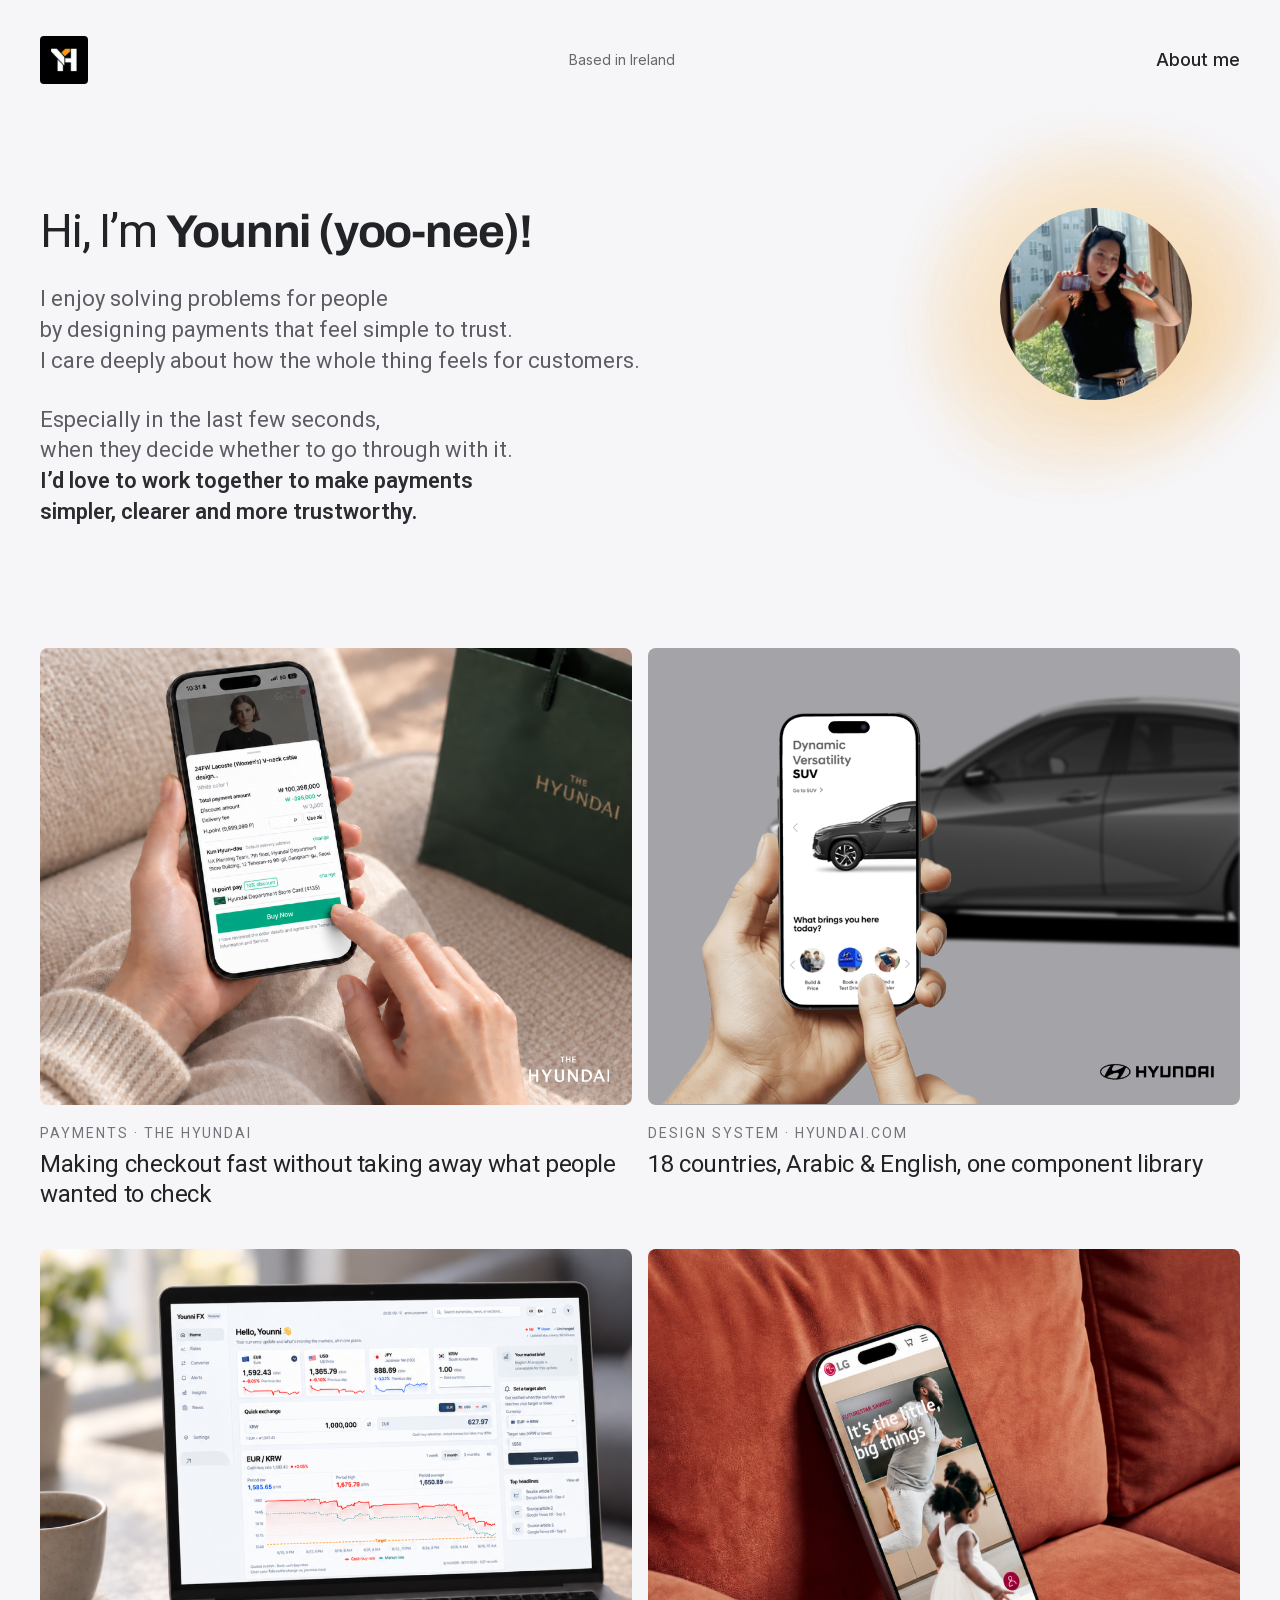
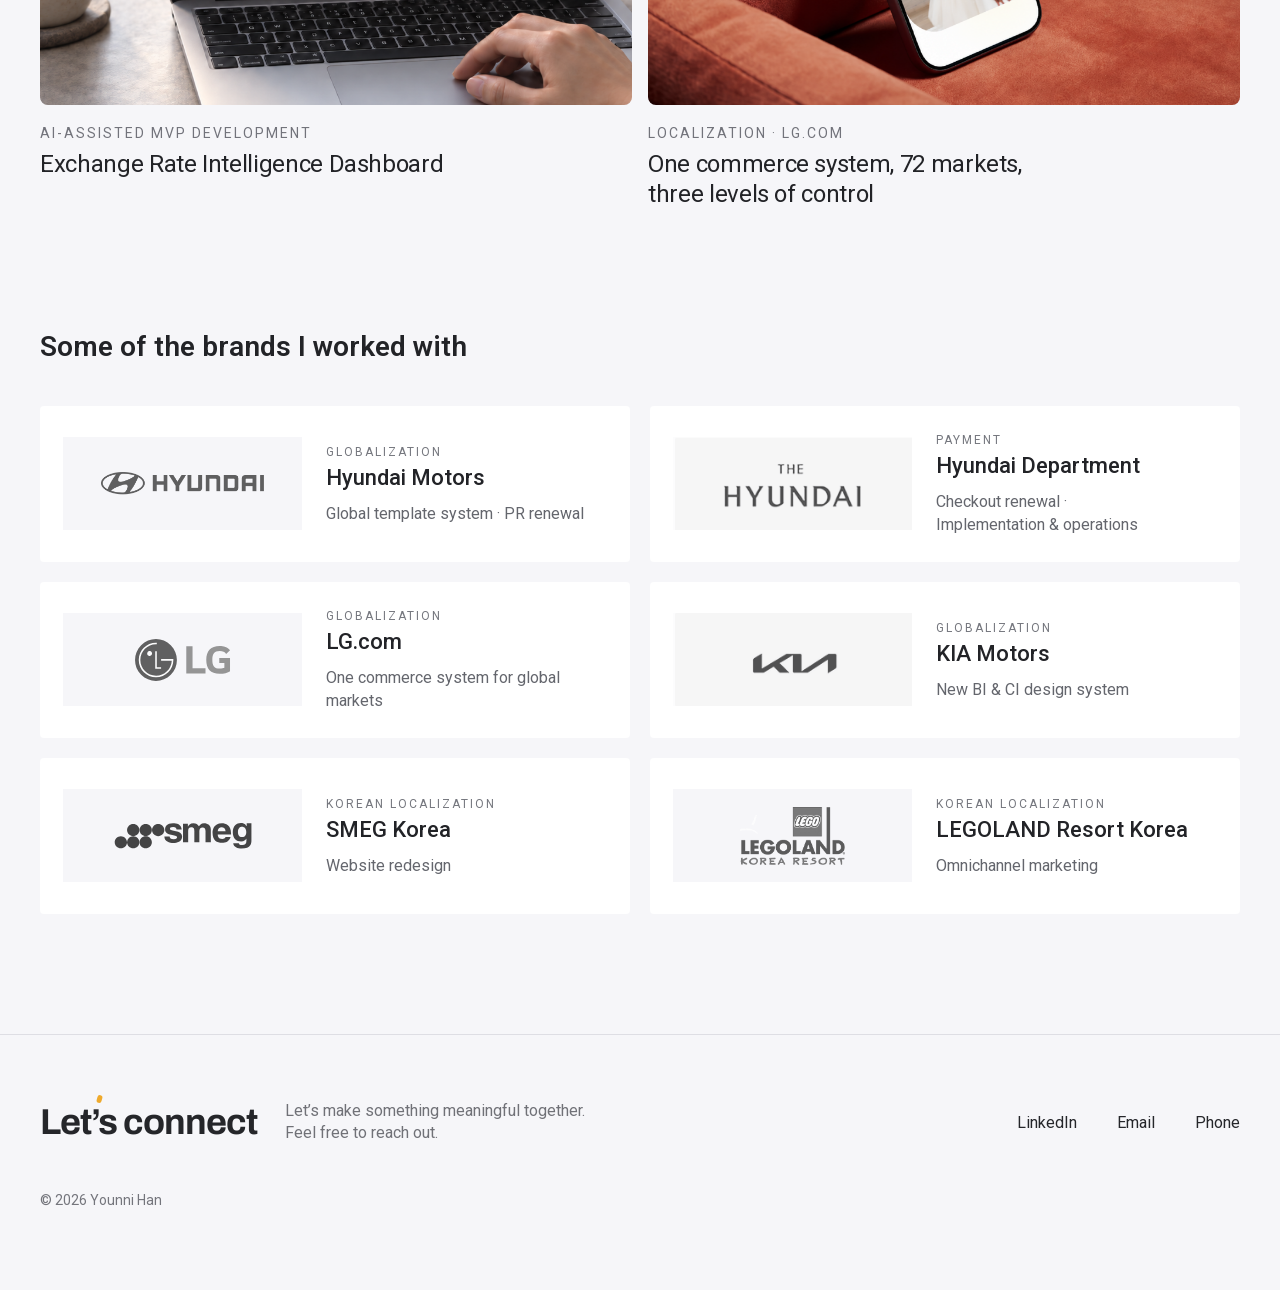
==== commit d01dfc2d: "Update portfolio case studies, media, navigation and resume" ====
--- a/index.html
+++ b/index.html
@@ -1,319 +1,156 @@
-<!doctype html>
+<!DOCTYPE html>
+
 <html lang="en">
-  <head>
-    <meta charset="utf-8" />
-    <meta name="viewport" content="width=device-width,initial-scale=1" />
-    <meta
-      name="description"
-      content="Younni Han — Product designer making payments simpler, clearer and more trustworthy. Selected work in payment UX, global design systems and commerce."
-    />
-    <meta name="theme-color" content="#F6F6F9" />
-    <title>Younni Han — Product Designer</title>
-    <link rel="icon" href="/favicon.ico" />
-    <link
-      rel="preload"
-      href="/page1/assets/fonts/archivo-700.ttf"
-      as="font"
-      type="font/ttf"
-      crossorigin
-    />
-    <link rel="stylesheet" href="/shared/site.css" />
-    <link rel="stylesheet" href="/main/styles.css" />
-    <script src="/shared/site.js" defer></script>
-    <script src="/main/portrait.js" defer></script>
-  </head>
-  <body>
-    <a class="skip-link" href="#selected-work">Skip to selected work</a>
-    <header class="portfolio-header">
-      <a href="/" aria-label="Younni Han — Home"
-        ><img
-          class="logo"
-          src="/page1/assets/logo.png"
-          alt="Younni Han"
-          width="60"
-          height="60" /></a
-      ><span class="location">Based in Ireland</span
-      ><a href="/aboutMe/">About me</a>
-    </header>
-    <main class="main-wrap">
-      <section class="introduction" aria-labelledby="intro-title">
-        <div>
-          <h1 id="intro-title">Hi, I’m <strong>Younni (yoo-nee)!</strong></h1>
-          <div class="intro-copy">
-            <p>
-              <span class="intro-line"
-                >I enjoy solving problems for people</span
-              >
-              <span class="intro-line"
-                >by designing payments that feel simple to trust.</span
-              >
-              <span class="intro-line"
-                >I care deeply about how the whole thing feels for
-                customers.</span
-              >
-            </p>
-            <p>
-              <span class="intro-line"
-                >Especially in the last few seconds,</span
-              >
-              <span class="intro-line"
-                >when they decide whether to go through with it.</span
-              >
-              <strong>
-                <span class="intro-line"
-                  >I’d love to work together to make payments</span
-                >
-                <span class="intro-line"
-                  >simpler, clearer and more trustworthy.</span
-                >
-              </strong>
-            </p>
-          </div>
-        </div>
-        <span class="portrait-orbit"
-          ><span class="portrait-aura">
-            <span
-              class="design-image portrait"
-              style="
+<head>
+<meta charset="utf-8"/>
+<meta content="width=device-width,initial-scale=1" name="viewport"/>
+<meta content="Younni Han — Product designer making payments simpler, clearer and more trustworthy. Selected work in payment UX, global design systems and commerce." name="description"/>
+<meta content="#F6F6F9" name="theme-color"/>
+<title>Younni Han — Product Designer</title>
+<link href="/favicon.ico" rel="icon"/>
+<link as="font" crossorigin="" href="/page1/assets/fonts/archivo-700.ttf" rel="preload" type="font/ttf"/>
+<link href="/shared/site.css" rel="stylesheet"/>
+<link href="/main/styles.css?v=20260929-mobile" rel="stylesheet"/>
+<link href="/shared/mobile.css?v=20260929-mobile" rel="stylesheet"/>
+<script defer="" src="/shared/site.js"></script>
+<script defer="" src="/main/portrait.js"></script>
+</head>
+<body>
+<a class="skip-link" href="#selected-work">Skip to selected work</a>
+<header class="portfolio-header">
+<a aria-label="Younni Han — Home" href="/"><img alt="Younni Han" class="logo" height="60" src="/page1/assets/logo.png" width="60"/></a><span class="location">Based in Ireland</span><a href="/aboutMe/">About me</a>
+</header>
+<main class="main-wrap">
+<section aria-labelledby="intro-title" class="introduction">
+<div>
+<h1 id="intro-title">Hi, I’m <strong>Younni (yoo-nee)!</strong></h1>
+<div class="intro-copy">
+<p>
+<span class="intro-line">I enjoy solving problems for people</span>
+<span class="intro-line">by designing payments that feel simple to trust.</span>
+<span class="intro-line">I care deeply about how the whole thing feels for
+                customers.</span>
+</p>
+<p>
+<span class="intro-line">Especially in the last few seconds,</span>
+<span class="intro-line">when they decide whether to go through with it.</span>
+<strong>
+<span class="intro-line">I’d love to work together to make payments</span>
+<span class="intro-line">simpler, clearer and more trustworthy.</span>
+</strong>
+</p>
+</div>
+</div>
+<span class="portrait-orbit"><span class="portrait-aura">
+<span class="design-image portrait" style="
                 --crop-x: 1272;
                 --crop-y: 281;
                 --crop-w: 184;
                 --crop-h: 184;
-              "
-              ><img
-                src="/assets/main/design-assets.png"
-                width="1920"
-                height="3097"
-                alt="Younni smiling and holding a cup"
-                loading="eager"
-                decoding="async"
-            /></span> </span
-        ></span>
-      </section>
-      <section
-        class="projects"
-        id="selected-work"
-        aria-label="Selected projects"
-      >
-        <div class="project-grid">
-          <a href="/page1/" class="project-card"
-            ><div class="project-visual">
-              <span
-                class="design-image"
-                style="
-                  --crop-x: 280;
-                  --crop-y: 637;
-                  --crop-w: 674;
-                  --crop-h: 520;
-                "
-                ><img
-                  src="/assets/main/design-assets.png"
-                  width="1920"
-                  height="3097"
-                  alt="The Hyundai checkout on a phone held beside a shopping bag"
-                  loading="lazy"
-                  decoding="async"
-              /></span>
-            </div>
-            <p class="project-meta-label">Payments · The Hyundai</p>
-            <h2>
+              "><img alt="Younni smiling and holding a cup" decoding="async" height="3097" loading="eager" src="/assets/main/design-assets.png" width="1920"/></span> </span></span>
+</section>
+<section aria-label="Selected projects" class="projects" id="selected-work">
+<div class="project-grid">
+<a class="project-card" href="/page1/"><div class="project-visual">
+<span class="project-retina-image"><img alt="The Hyundai checkout on a phone held beside a shopping bag" decoding="async" height="1560" loading="lazy" src="/assets/main/retina/payment.png" width="2019"/></span>
+</div>
+<p class="project-meta-label">Payments · The Hyundai</p>
+<h2>
               Making checkout fast without taking away what people wanted to
               check
-            </h2></a
-          >
-          <a href="/page3/" class="project-card"
-            ><div class="project-visual">
-              <span
-                class="design-image"
-                style="
-                  --crop-x: 968;
-                  --crop-y: 637;
-                  --crop-w: 674;
-                  --crop-h: 520;
-                "
-                ><img
-                  src="/assets/main/design-assets.png"
-                  width="1920"
-                  height="3097"
-                  alt="Hyundai vehicle shopping experience on a phone in front of an SUV"
-                  loading="lazy"
-                  decoding="async"
-              /></span>
-            </div>
-            <p class="project-meta-label">Design system · Hyundai.com</p>
-            <h2>
+            </h2></a>
+<a class="project-card" href="/page3/"><div class="project-visual">
+<span class="project-retina-image"><img alt="Hyundai vehicle shopping experience on a phone in front of an SUV" decoding="async" height="1560" loading="lazy" src="/assets/main/retina/hyundai.png" width="2019"/><span class="hyundai-hand-frame"><img alt="" class="hyundai-hand-retina" decoding="async" loading="lazy" src="/assets/main/retina/hyundai-hand-source.png"/></span></span>
+</div>
+<p class="project-meta-label">Design system · Hyundai.com</p>
+<h2>
               18 countries, Arabic &amp; English, one component library
-            </h2></a
-          >
-          <a href="/page2/" class="project-card"
-            ><div class="project-visual">
-              <span
-                class="design-image"
-                style="
-                  --crop-x: 280;
-                  --crop-y: 1308;
-                  --crop-w: 674;
-                  --crop-h: 520;
-                "
-                ><img
-                  src="/assets/main/design-assets.png"
-                  width="1920"
-                  height="3097"
-                  alt="LG mobile shopping website on a phone resting against an orange sofa"
-                  loading="lazy"
-                  decoding="async"
-              /></span>
-            </div>
-            <p class="project-meta-label">Localization · LG.com</p>
-            <h2>
-              One commerce system, 72 markets,<br />three levels of control
-            </h2></a
-          >
-          <article class="project-card project-card-pending">
-            <div class="project-visual">
-              <span
-                class="design-image"
-                style="
-                  --crop-x: 968;
-                  --crop-y: 1308;
-                  --crop-w: 674;
-                  --crop-h: 520;
-                "
-                ><img
-                  src="/assets/main/design-assets.png"
-                  width="1920"
-                  height="3097"
-                  alt="Exchange rate dashboard displayed on a laptop"
-                  loading="lazy"
-                  decoding="async" /></span
-              ><span class="project-status">Coming soon</span>
-            </div>
-            <p class="project-meta-label">AI-assisted MVP development</p>
-            <h2>Exchange Rate Intelligence Dashboard</h2>
-          </article>
-        </div>
-      </section>
-      <section class="brands" aria-labelledby="brands-title">
-        <h2 id="brands-title">Some of the brands I worked with</h2>
-        <div class="brand-grid">
-          <article class="brand-card">
-            <span class="brand-logo brand-logo-hyundai"
-              ><img
-                src="/assets/main/brands/hyundai.png"
-                width="310"
-                height="44"
-                alt="Hyundai Motors logo"
-                loading="lazy"
-                decoding="async"
-            /></span>
-            <div>
-              <p class="brand-category">Globalization</p>
-              <h3>Hyundai Motors</h3>
-              <p class="brand-description">
+            </h2></a>
+<a class="project-card" href="/page4/">
+<div class="project-visual">
+<span class="project-retina-image"><img alt="Exchange rate dashboard displayed on a laptop" decoding="async" height="1560" loading="lazy" src="/assets/main/retina/ai.png" width="2019"/></span>
+</div>
+<p class="project-meta-label">AI-assisted MVP development</p>
+<h2>Exchange Rate Intelligence Dashboard</h2>
+</a>
+<a class="project-card" href="/page2/"><div class="project-visual">
+<span class="project-retina-image"><img alt="LG mobile shopping website on a phone resting against an orange sofa" decoding="async" height="1560" loading="lazy" src="/assets/main/retina/lg.png" width="2019"/></span>
+</div>
+<p class="project-meta-label">Localization · LG.com</p>
+<h2>
+              One commerce system, 72 markets,<br/>three levels of control
+            </h2></a>
+</div>
+</section>
+<section aria-labelledby="brands-title" class="brands">
+<h2 id="brands-title">Some of the brands I worked with</h2>
+<div class="brand-grid">
+<article class="brand-card">
+<span class="brand-logo brand-logo-hyundai"><img alt="Hyundai Motors logo" decoding="async" height="44" loading="lazy" src="/assets/main/brands/hyundai.png" width="310"/></span>
+<div>
+<p class="brand-category">Globalization</p>
+<h3>Hyundai Motors</h3>
+<p class="brand-description">
                 Global template system · PR renewal
               </p>
-            </div>
-          </article>
-          <article class="brand-card">
-            <span
-              class="design-image brand-logo"
-              style="
+</div>
+</article>
+<article class="brand-card">
+<span class="design-image brand-logo" style="
                 --crop-x: 991;
                 --crop-y: 2180;
                 --crop-w: 282;
                 --crop-h: 110;
-              "
-              ><img
-                src="/assets/main/design-assets.png"
-                width="1920"
-                height="3097"
-                alt="Hyundai Department logo"
-                loading="lazy"
-                decoding="async"
-            /></span>
-            <div>
-              <p class="brand-category">Payment</p>
-              <h3>Hyundai Department</h3>
-              <p class="brand-description">
-                Checkout renewal ·<br />Implementation &amp; operations
+              "><img alt="Hyundai Department logo" decoding="async" height="3097" loading="lazy" src="/assets/main/design-assets.png" width="1920"/></span>
+<div>
+<p class="brand-category">Payment</p>
+<h3>Hyundai Department</h3>
+<p class="brand-description">
+                Checkout renewal ·<br/>Implementation &amp; operations
               </p>
-            </div>
-          </article>
-          <article class="brand-card">
-            <span class="brand-logo brand-logo-lg"
-              ><img
-                src="/assets/main/brands/lg.svg"
-                width="225"
-                height="99"
-                alt="LG.com logo"
-                loading="lazy"
-                decoding="async"
-            /></span>
-            <div>
-              <p class="brand-category">Globalization</p>
-              <h3>LG.com</h3>
-              <p class="brand-description">
+</div>
+</article>
+<article class="brand-card">
+<span class="brand-logo brand-logo-lg"><img alt="LG.com logo" decoding="async" height="99" loading="lazy" src="/assets/main/brands/lg.svg" width="225"/></span>
+<div>
+<p class="brand-category">Globalization</p>
+<h3>LG.com</h3>
+<p class="brand-description">
                 One commerce system for global markets
               </p>
-            </div>
-          </article>
-          <article class="brand-card">
-            <span
-              class="design-image brand-logo"
-              style="
+</div>
+</article>
+<article class="brand-card">
+<span class="design-image brand-logo" style="
                 --crop-x: 991;
                 --crop-y: 2357;
                 --crop-w: 282;
                 --crop-h: 110;
-              "
-              ><img
-                src="/assets/main/design-assets.png"
-                width="1920"
-                height="3097"
-                alt="KIA Motors logo"
-                loading="lazy"
-                decoding="async"
-            /></span>
-            <div>
-              <p class="brand-category">Globalization</p>
-              <h3>KIA Motors</h3>
-              <p class="brand-description">New BI &amp; CI design system</p>
-            </div>
-          </article>
-          <article class="brand-card">
-            <span class="brand-logo brand-logo-smeg"
-              ><img
-                src="/assets/main/brands/smeg.svg"
-                width="962"
-                height="191"
-                alt="SMEG Korea logo"
-                loading="lazy"
-                decoding="async"
-            /></span>
-            <div>
-              <p class="brand-category">Korean localization</p>
-              <h3>SMEG Korea</h3>
-              <p class="brand-description">Website redesign</p>
-            </div>
-          </article>
-          <article class="brand-card">
-            <span class="brand-logo brand-logo-legoland"
-              ><img
-                src="/assets/main/brands/legoland.webp"
-                width="439"
-                height="190"
-                alt="LEGOLAND Resort Korea logo"
-                loading="lazy"
-                decoding="async"
-            /></span>
-            <div>
-              <p class="brand-category">Korean localization</p>
-              <h3>LEGOLAND Resort Korea</h3>
-              <p class="brand-description">Omnichannel marketing</p>
-            </div>
-          </article>
-        </div>
-      </section>
-    </main>
-  </body>
+              "><img alt="KIA Motors logo" decoding="async" height="3097" loading="lazy" src="/assets/main/design-assets.png" width="1920"/></span>
+<div>
+<p class="brand-category">Globalization</p>
+<h3>KIA Motors</h3>
+<p class="brand-description">New BI &amp; CI design system</p>
+</div>
+</article>
+<article class="brand-card">
+<span class="brand-logo brand-logo-smeg"><img alt="SMEG Korea logo" decoding="async" height="191" loading="lazy" src="/assets/main/brands/smeg.svg" width="962"/></span>
+<div>
+<p class="brand-category">Korean localization</p>
+<h3>SMEG Korea</h3>
+<p class="brand-description">Website redesign</p>
+</div>
+</article>
+<article class="brand-card">
+<span class="brand-logo brand-logo-legoland"><img alt="LEGOLAND Resort Korea logo" decoding="async" height="190" loading="lazy" src="/assets/main/brands/legoland.webp" width="439"/></span>
+<div>
+<p class="brand-category">Korean localization</p>
+<h3>LEGOLAND Resort Korea</h3>
+<p class="brand-description">Omnichannel marketing</p>
+</div>
+</article>
+</div>
+</section>
+</main>
+</body>
 </html>
--- a/main/styles.css
+++ b/main/styles.css
@@ -216,7 +216,7 @@
   font-family: CaseStudy, Arial, sans-serif;
   font-size: 24px;
   line-height: 1.25;
-  font-weight: 600;
+  font-weight: 400;
   letter-spacing: -0.35px;
   margin-top: 6px;
 }
@@ -353,21 +353,89 @@
   }
 }
 @media (max-width: 760px) {
+  :root {
+    --section-gap: 64px;
+  }
   .main-wrap {
     width: calc(100% - 40px);
   }
   .introduction {
     grid-template-columns: 1fr;
     gap: 32px;
+    margin-top: 48px;
+  }
+  .introduction h1 {
+    font-size: clamp(30px, 8vw, 40px);
+    line-height: 1.2;
+    letter-spacing: -0.8px;
+  }
+  .introduction h1 strong {
+    display: block;
+  }
+  .intro-copy {
+    font-size: 18px;
+    line-height: 1.4;
+    margin-top: 20px;
+  }
+  .intro-copy p + p { margin-top: 20px; }
+  .intro-line { display: inline; }
+  .intro-copy strong {
+    display: block;
+    margin-top: 20px;
   }
   .portrait-orbit {
     grid-row: 1;
-    width: 144px;
+    width: 112px;
+    margin: 0;
+  }
+  .portrait-aura::before,
+  .portrait-aura::after {
+    inset: -28px -36px;
+    filter: blur(20px);
   }
   .project-grid,
   .brand-grid {
     grid-template-columns: 1fr;
   }
+  .project-grid { gap: 36px; }
+  .project-meta-label {
+    font-size: 12px;
+    letter-spacing: 1.2px;
+    line-height: 18px;
+    margin-top: 16px;
+  }
+  .project-card h2 {
+    font-size: 22px;
+    line-height: 1.3;
+  }
+  .project-status {
+    font-size: 12px;
+    padding: 6px 10px;
+    top: 12px;
+    right: 12px;
+  }
+  .brands > h2 {
+    font-size: 24px;
+    margin-bottom: 24px;
+  }
+  .brand-grid { gap: 12px; }
+  .brand-card {
+    grid-template-columns: minmax(80px, 0.7fr) minmax(0, 1.3fr);
+    gap: 16px;
+    padding: 16px;
+    min-height: 0;
+  }
+  .brand-category {
+    font-size: 10px;
+    line-height: 16px;
+    letter-spacing: 1px;
+  }
+  .brand-card h3 { font-size: 18px; line-height: 24px; }
+  .brand-description { font-size: 14px; line-height: 20px; margin-top: 6px; }
+}
+@media (hover: none) {
+  .project-card:hover { transform: none; }
+  .project-card:hover .design-image { transform: none; }
 }
 @media (prefers-reduced-motion: reduce) {
   .portrait-aura::before,
@@ -391,3 +459,11 @@
     transform: none;
   }
 }
+/* Independent 3x Figma exports keep project previews sharp on retina screens. */
+.project-retina-image{display:block;position:absolute;inset:0;overflow:hidden}
+.project-retina-image>img{display:block;width:100%;height:100%;object-fit:cover}
+.project-retina-image>.hyundai-hand-retina{position:absolute;left:2.229%;top:8.462%;width:57.653%;height:91.538%;object-fit:fill}
+.project-visual{aspect-ratio:674/520}
+.project-retina-image{transition:transform .75s cubic-bezier(.22,1,.36,1)}
+.project-retina-image>.hyundai-hand-frame{position:absolute;left:2.229%;top:8.462%;width:57.653%;height:91.538%;overflow:hidden}
+.hyundai-hand-frame>.hyundai-hand-retina{position:absolute;left:-11.92%;top:0;width:131.11%;height:109.54%;max-width:none}
--- a/shared/mobile.css
+++ b/shared/mobile.css
@@ -0,0 +1,62 @@
+/* Opt-in mobile navigation/footer: loaded by Main, About and Page1 only. */
+@media (max-width: 760px) {
+  .portfolio-header,
+  .site-footer .footer-inner {
+    width: calc(100% - 40px);
+  }
+  .portfolio-header {
+    padding-top: 24px;
+    gap: 12px;
+  }
+  .portfolio-header .logo {
+    width: 40px;
+    height: 40px;
+  }
+  .portfolio-header > a {
+    display: inline-flex;
+    align-items: center;
+    min-height: 44px;
+  }
+  .portfolio-header .location {
+    font-size: 12px;
+    white-space: nowrap;
+  }
+  .portfolio-header > a:last-child {
+    font-size: 16px;
+    white-space: nowrap;
+  }
+  .site-footer {
+    padding: 48px 0 max(40px, env(safe-area-inset-bottom));
+  }
+  .site-footer .footer-row,
+  .site-footer .footer-message {
+    flex-direction: column;
+    align-items: flex-start;
+    gap: 20px;
+  }
+  .site-footer .footer-title,
+  .about-page .site-footer .footer-title {
+    font-size: 32px;
+    line-height: 1.2;
+  }
+  .site-footer .footer-title::before {
+    left: 50px;
+  }
+  .site-footer .footer-copy,
+  .site-footer .footer-links a {
+    font-size: 16px;
+    line-height: 1.4;
+  }
+  .site-footer .footer-links {
+    flex-wrap: wrap;
+    gap: 8px 28px;
+  }
+  .site-footer .footer-links a {
+    display: inline-flex;
+    align-items: center;
+    min-height: 44px;
+  }
+  .site-footer .footer-copyright {
+    margin-top: 32px;
+  }
+}
